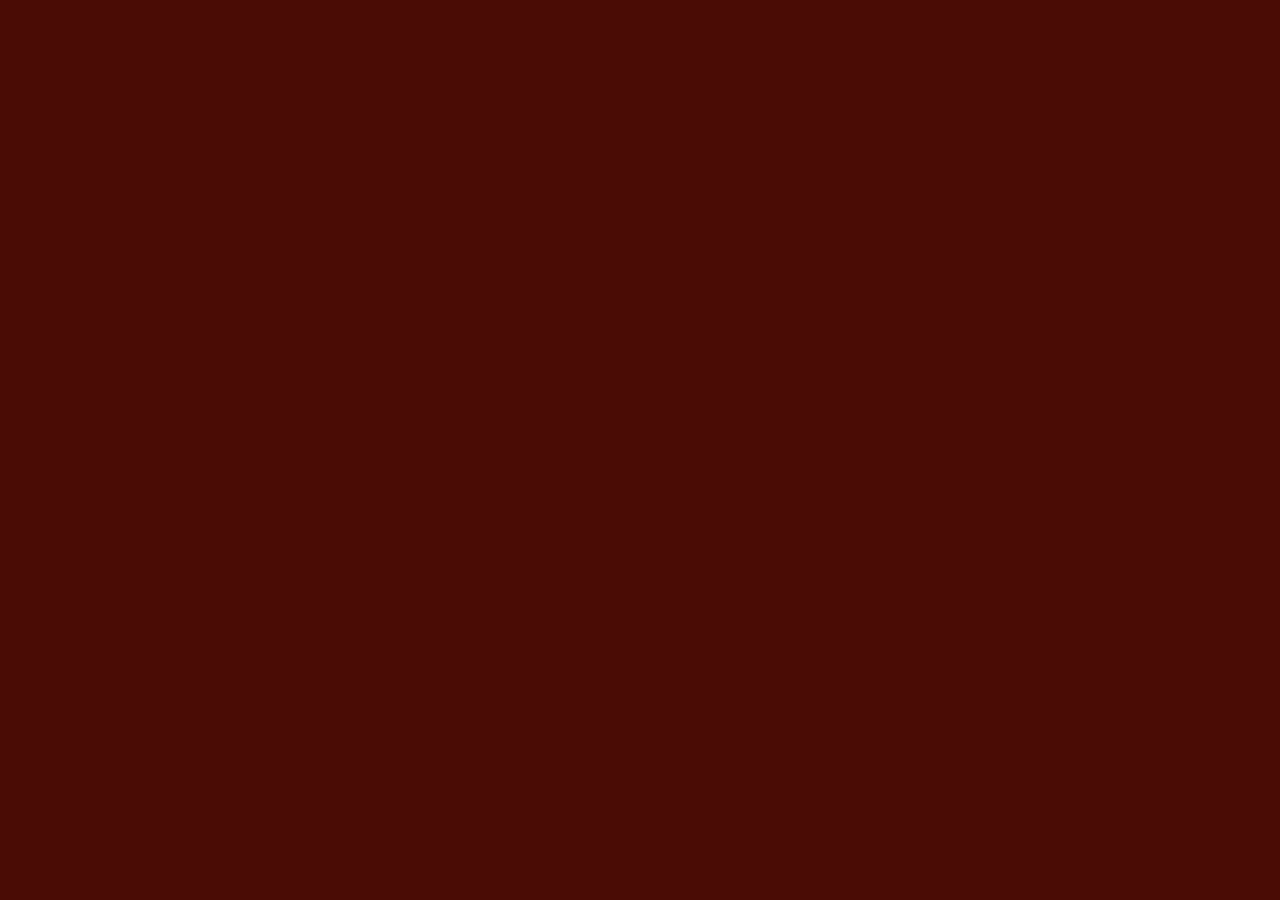
==== index.html @ e638574f "Add files via upload" ====
<!doctype html>
<html lang="en">
<head>
<meta charset="utf-8">
<meta name="viewport" content="width=device-width, initial-scale=1, viewport-fit=cover">
<meta name="description" content="Raf Inocentes, GoHighLevel funnel and Claude Pro specialist building funnels and automated follow-up for businesses worldwide.">
<title>Raf Inocentes | GoHighLevel Funnel Specialist</title>
<link rel="preconnect" href="https://fonts.googleapis.com">
<link rel="preconnect" href="https://fonts.gstatic.com" crossorigin>
<link rel="stylesheet" href="https://fonts.googleapis.com/css2?family=Archivo:ital,wdth,wght@0,62..125,100..900;1,62..125,100..900&family=JetBrains+Mono:wght@400;500;600&display=swap">
<style>:root{--rust: #941b0c;--rust-deep: #4a0c05;--ember: #c4410f;--accent: #ff9a2e;--cream: #fff6e8;--cream-dim: rgba(255, 246, 232, .62);--cream-faint: rgba(255, 246, 232, .38);--ink: #170604;--ink-2: #220a06;--line: rgba(255, 246, 232, .14);--line-strong: rgba(255, 246, 232, .28);--ok: #7ee2a8;--key: #ffc9a3;--num: #f7d070;--font-display: "Archivo", "Arial Narrow", Arial, sans-serif;--font-body: "Archivo", "Helvetica Neue", Arial, sans-serif;--font-mono: "JetBrains Mono", ui-monospace, "Cascadia Code", Consolas, monospace;--maxw: 1200px;--gutter: clamp(16px, 4vw, 48px);--r: 6px;--ease: cubic-bezier(.2, .7, .2, 1);color-scheme:dark}*{box-sizing:border-box;margin:0;padding:0}html{scroll-behavior:smooth;scroll-padding-top:76px}body{background:var(--rust-deep);color:var(--cream);font-family:var(--font-body);font-size:17px;line-height:1.6;-webkit-font-smoothing:antialiased;overflow-x:hidden}a{color:inherit}img{max-width:100%;display:block}::selection{background:var(--accent);color:var(--ink)}:focus-visible{outline:2px solid var(--accent);outline-offset:3px}.canvas-bg{position:fixed;inset:0;z-index:-1;background:radial-gradient(ellipse 70% 55% at 78% 18%,rgba(230,95,30,.55),transparent 70%),radial-gradient(ellipse 60% 70% at 0% 100%,rgba(30,2,0,.7),transparent 70%),linear-gradient(125deg,var(--rust-deep) 0%,var(--rust) 50%,var(--ember) 110%)}.canvas-bg:before{content:"";position:absolute;inset:0;background-image:linear-gradient(var(--line) 1px,transparent 1px),linear-gradient(90deg,var(--line) 1px,transparent 1px);background-size:64px 64px;opacity:.35;mask-image:radial-gradient(ellipse 90% 80% at 50% 30%,#000 30%,transparent 100%)}.canvas-bg:after{content:"";position:absolute;inset:0;opacity:.14;mix-blend-mode:overlay;background-image:url("data:image/svg+xml,%3Csvg xmlns='http://www.w3.org/2000/svg' width='300' height='300'%3E%3Cfilter id='n'%3E%3CfeTurbulence type='fractalNoise' baseFrequency='0.8' numOctaves='3' stitchTiles='stitch'/%3E%3C/filter%3E%3Crect width='100%25' height='100%25' filter='url(%23n)'/%3E%3C/svg%3E")}.container{max-width:var(--maxw);margin:0 auto;padding-inline:var(--gutter)}.display{font-family:var(--font-display);font-stretch:125%;font-variation-settings:"wdth" 125;font-weight:800;text-transform:uppercase;line-height:.98;letter-spacing:-.01em;color:var(--cream);text-wrap:balance}.caret{display:inline-block;width:.55em;height:1.05em;margin-left:2px;vertical-align:-.15em;background:var(--accent);animation:blink 1.05s steps(1) infinite}@keyframes blink{50%{opacity:0}}.pulse{display:inline-block;width:8px;height:8px;border-radius:50%;background:var(--ok);box-shadow:0 0 #7ee2a899;animation:pulse 2s infinite;flex:none}.pulse--inline{width:7px;height:7px;vertical-align:1px}@keyframes pulse{70%{box-shadow:0 0 0 7px #7ee2a800}to{box-shadow:0 0 #7ee2a800}}.section{padding-block:clamp(56px,7vw,96px);position:relative}.section--tight{padding-top:24px}.section--deep{background:linear-gradient(180deg,#17060400,#1706046b 12% 88%,#17060400)}.sh{margin-bottom:clamp(36px,5vw,60px)}.sh__meta{display:flex;align-items:center;gap:14px;font:500 13px/1 var(--font-mono);color:var(--cream-dim)}.sh__path b{color:var(--accent);font-weight:500}.sh__line{flex:1;height:1px;background:var(--line-strong)}.sh__idx{font-variant-numeric:tabular-nums}.sh__title{margin-top:22px;font-size:clamp(40px,7.4vw,96px)}.btn{position:relative;display:inline-flex;align-items:center;justify-content:center;gap:10px;padding:14px 22px;border-radius:var(--r);font:600 14px/1 var(--font-mono);text-decoration:none;border:1px solid transparent;cursor:pointer;transition:transform .25s var(--ease),background .2s,border-color .2s,color .2s}.btn:hover{transform:translateY(-2px)}.btn:active{transform:translateY(0)}.btn--primary{background:var(--cream);color:var(--rust);box-shadow:0 0 #ff9a2e00}.btn--primary:after{content:"";width:7px;height:7px;border-top:2px solid currentColor;border-right:2px solid currentColor;transform:rotate(45deg);transition:transform .25s var(--ease)}.btn--primary:hover{background:#fff;box-shadow:0 10px 30px -10px #ff9a2eb3}.btn--primary:hover:after{transform:translate(3px) rotate(45deg)}.btn--ghost{color:var(--cream);border-color:var(--line-strong);background:#17060440}.btn--ghost:hover{border-color:var(--accent);color:var(--accent)}.btn--sm{padding:10px 16px;font-size:13px}.tag{display:inline-block;padding:5px 10px;border-radius:4px;border:1px solid var(--line);background:#fff6e80a;font:12px/1.3 var(--font-mono);color:var(--cream-dim);white-space:nowrap}.tags{display:flex;flex-wrap:wrap;gap:6px;margin-top:18px}.card-title{font-family:var(--font-display);font-variation-settings:"wdth" 112;font-weight:700;font-size:21px;line-height:1.2;color:var(--cream);text-wrap:balance}.card-text{margin-top:10px;font-size:15px;line-height:1.6;color:var(--cream-dim)}.card-fn{display:block;margin-bottom:14px;font:13px/1 var(--font-mono);color:var(--accent)}.card-link{display:inline-flex;align-items:center;gap:8px;margin-top:20px;font:600 13px/1 var(--font-mono);color:var(--cream);text-decoration:none;border-bottom:1px solid var(--line-strong);padding-bottom:4px;transition:border-color .2s,color .2s}.card-link:hover{color:var(--accent);border-color:var(--accent)}.glass-card{position:relative;padding:26px 24px 28px;border:1px solid var(--line);border-radius:var(--r);background:linear-gradient(180deg,#1706048c,#17060459);backdrop-filter:blur(4px);transition:border-color .3s,transform .3s var(--ease)}.glass-card:hover{border-color:#ff9a2e8c;transform:translateY(-3px)}.grid-2,.grid-3,.grid-4{display:grid;gap:16px}.grid-2{grid-template-columns:repeat(auto-fit,minmax(min(100%,420px),1fr))}.grid-3{grid-template-columns:repeat(auto-fill,minmax(min(100%,320px),1fr))}.grid-4{grid-template-columns:repeat(auto-fit,minmax(min(100%,250px),1fr))}.nav{position:fixed;inset:0 0 auto;z-index:50;padding-top:env(safe-area-inset-top,0px);border-bottom:1px solid transparent;transition:background .3s,border-color .3s}.nav--scrolled{background:#170604c7;backdrop-filter:blur(14px);border-color:var(--line)}.nav__inner{height:68px;display:flex;align-items:center;justify-content:space-between}.nav__brand{font:600 15px/1 var(--font-mono);text-decoration:none;display:inline-flex;align-items:center}.nav__brand span{color:var(--cream-dim)}.nav__brand .caret{width:8px;height:16px;margin-left:4px}.nav__links{display:flex;align-items:center;gap:26px}.nav__links a,.nav__cv{font:500 13px/1 var(--font-mono);text-decoration:none;color:var(--cream-dim);transition:color .2s}.nav__links a:hover,.nav__cv:hover{color:var(--cream)}.nav__cv{background:none;border:0;padding:0;cursor:pointer}.nav__toggle{display:none;background:none;border:1px solid var(--line-strong);border-radius:var(--r);color:var(--cream);width:40px;height:40px;font-size:18px;cursor:pointer}.hero{padding-top:124px;padding-bottom:40px}.hero__grid{display:grid;grid-template-columns:minmax(220px,340px) 1fr;gap:clamp(32px,6vw,80px);align-items:center}.frame{position:relative}.frame__c{position:absolute;width:16px;height:16px;border:0 solid var(--accent)}.frame__c--tl{top:-8px;left:-8px;border-top-width:2px;border-left-width:2px}.frame__c--tr{top:-8px;right:-8px;border-top-width:2px;border-right-width:2px}.frame__c--bl{bottom:-8px;left:-8px;border-bottom-width:2px;border-left-width:2px}.frame__c--br{bottom:-8px;right:-8px;border-bottom-width:2px;border-right-width:2px}.photo-card{border-radius:var(--r);overflow:hidden;background:#efe7de}.photo-card img{width:100%;height:100%;object-fit:cover;object-position:center top;filter:saturate(.95) contrast(1.03)}.photo-card__empty{height:100%;display:grid;place-content:center}.photo-card__empty .display{color:var(--rust);font-size:96px}.hero__photo{aspect-ratio:3 / 4}.hero__loc{display:flex;align-items:center;gap:10px;margin-top:22px;font:13px/1 var(--font-mono)}.tl__dim{color:var(--cream-faint)}.hero__hello{font:500 15px/1 var(--font-mono);color:var(--accent)}.hero__headline{margin-top:18px;font-size:clamp(24px,2.9vw,38px);line-height:1.12;font-variation-settings:"wdth" 115;font-stretch:115%;max-width:24ch}.hero__role{margin-top:18px;max-width:46ch;font-size:clamp(16px,1.5vw,19px);color:var(--cream-dim)}.hero__ctas{display:flex;flex-wrap:wrap;gap:10px;margin-top:32px}.hero__social{display:flex;flex-wrap:wrap;gap:8px 22px;margin-top:22px;font:13px/1.4 var(--font-mono)}.hero__social a{color:var(--cream-dim);text-decoration:none;overflow-wrap:anywhere;border-bottom:1px dashed var(--line-strong)}.hero__social a:hover{color:var(--accent);border-color:var(--accent)}.term,.code{min-width:0;max-width:100%;border:1px solid var(--line-strong);border-radius:var(--r);background:#110402e0;box-shadow:0 30px 80px -30px #000000bf,inset 0 1px #fff6e80f;overflow:hidden}.term{margin-top:clamp(48px,7vw,80px)}.term__bar{display:flex;align-items:center;gap:14px;padding:11px 16px;border-bottom:1px solid var(--line);background:#fff6e808;font:12px/1 var(--font-mono);color:var(--cream-dim)}.term__dots{display:flex;gap:6px}.term__dots i{width:10px;height:10px;border-radius:50%;background:#fff6e829}.term__dots i:first-child{background:var(--accent)}.term__live{margin-left:auto;display:inline-flex;align-items:center;gap:8px;color:var(--ok)}.term__body{min-height:300px;padding:18px 20px 20px;font:13.5px/1.85 var(--font-mono);color:var(--cream);overflow-x:auto;white-space:pre}.tl{display:flex;gap:12px;align-items:baseline}.tl--in{animation:lineIn .35s var(--ease)}@keyframes lineIn{0%{opacity:0;transform:translate(-6px)}}.tl__prompt{color:var(--ok)}.tl__mark{color:var(--accent);width:1ch}.tl--ok .tl__mark,.tl--ok .tl__key{color:var(--ok)}.tl__key{color:var(--key);white-space:pre}.tl__val{color:var(--cream-dim)}.tl__tag{padding:0 7px;border-radius:3px;background:#7ee2a81f;color:var(--ok);font-size:11.5px}.tl__ms{margin-left:auto;padding-left:16px;color:var(--cream-faint);font-variant-numeric:tabular-nums}.term__cap{padding:10px 20px 14px;border-top:1px solid var(--line);font:12px/1.5 var(--font-mono);color:var(--cream-faint)}.status-grid{display:grid;grid-template-columns:minmax(0,1.25fr) minmax(0,1fr);gap:16px;align-items:stretch}.code__body{padding:16px 20px 20px;font:13.5px/1.9 var(--font-mono);color:var(--cream);overflow-x:auto;white-space:pre}.ln{display:inline-block;width:2.4ch;margin-right:18px;text-align:right;color:var(--cream-faint);user-select:none}.c-kw{color:#ff8f7a}.c-key{color:var(--key)}.c-str{color:var(--accent)}.c-num,.c-bool{color:var(--num)}.c-com{color:var(--cream-faint);font-style:italic}.stats{display:grid;grid-template-rows:repeat(3,1fr);border:1px solid var(--line);border-radius:var(--r);background:#17060459}.stat{display:flex;align-items:center;gap:20px;padding:20px 24px}.stat+.stat{border-top:1px solid var(--line)}.stat__value{flex:none;min-width:4.2ch;font-size:clamp(36px,4.4vw,54px);color:var(--cream)}.stat__label{font-size:14px;line-height:1.45;color:var(--cream-dim)}.marquee{margin-top:56px;padding-block:16px;border-block:1px solid var(--line);background:#17060459;overflow:hidden;mask-image:linear-gradient(90deg,transparent,#000 8%,#000 92%,transparent)}.marquee__track{display:flex;width:max-content;animation:marquee 50s linear infinite}.marquee:hover .marquee__track{animation-play-state:paused}.marquee__item{display:inline-flex;align-items:center;font:500 14px/1 var(--font-mono);color:var(--cream-dim);white-space:nowrap}.marquee__item:after{content:"/";margin:0 22px;color:var(--accent)}@keyframes marquee{to{transform:translate(-50%)}}.filters{display:flex;flex-wrap:wrap;gap:4px;margin-bottom:24px;padding:4px;border:1px solid var(--line);border-radius:var(--r);width:fit-content;max-width:100%;background:#17060459}.pill{padding:9px 16px;border-radius:4px;border:0;background:transparent;color:var(--cream-dim);font:500 13px/1 var(--font-mono);cursor:pointer;transition:background .2s,color .2s}.pill:hover{color:var(--cream)}.pill.is-active{background:var(--cream);color:var(--rust)}.work-card{display:flex;flex-direction:column;border:1px solid var(--line);border-radius:var(--r);background:#110402bf;overflow:hidden;transition:border-color .3s,transform .3s var(--ease)}.work-card:hover{border-color:#ff9a2e8c;transform:translateY(-4px)}.work-card__thumb{aspect-ratio:16 / 10;display:grid;place-items:center;border-bottom:1px solid var(--line);background:linear-gradient(var(--line) 1px,transparent 1px) 0 0 / 24px 24px,linear-gradient(90deg,var(--line) 1px,transparent 1px) 0 0 / 24px 24px,linear-gradient(135deg,#ff9a2e24,#941b0c59)}.work-card__label{font:600 48px/1 var(--font-mono);color:var(--cream-faint)}.work-card__body{flex:1;display:flex;flex-direction:column;padding:20px 22px 24px}.work-card__body .card-link{margin-top:auto;padding-top:18px;align-self:flex-start;border:0}.work-card__meta{display:flex;justify-content:space-between;align-items:center;margin-bottom:12px;font:12px/1 var(--font-mono)}.mini-badge{color:var(--accent)}.mini-badge:before{content:"#";color:var(--cream-faint)}.status-badge{display:inline-flex;align-items:center;gap:7px;color:var(--cream-faint)}.status-badge.is-live{color:var(--ok)}.status-badge.is-live:before{content:"";width:7px;height:7px;border-radius:50%;background:var(--ok)}.lp-mock{width:100%;height:100%;display:grid;place-items:center;padding:18px;background:radial-gradient(circle at 50% 30%,#ff8a50,#fbd38d 55%,#f7ead9)}.lp-mock__card{width:82%;background:#fff8ee;border:2px solid #111;border-radius:10px;padding:14px 16px;color:#111;text-align:center;display:grid;gap:6px;box-shadow:6px 6px #111}.lp-mock__card strong{font-size:15px;line-height:1.15}.lp-mock__card small{font-size:10px}.lp-mock__cta{margin:4px auto;background:#111;color:#f7c08a;border-radius:8px;padding:6px 14px;font-size:11px;font-weight:700}.lp-mock__card ul{list-style:none;text-align:left;font-size:10px;display:grid;gap:2px;padding-left:8px}.lp-mock__card li:before{content:"\2713  ";color:#d33}.flow-mock{width:80%;display:grid;gap:7px;font-family:var(--font-mono)}.flow-mock__step{display:flex;align-items:center;gap:10px;padding:7px 12px;border-radius:4px;border:1px solid var(--line-strong);background:#110402d9;font-size:12px}.flow-mock__step:nth-child(2){margin-left:8%}.flow-mock__step:nth-child(3){margin-left:16%}.flow-mock__step:nth-child(4){margin-left:24%;border-color:#7ee2a899}.flow-mock__dot{display:grid;place-items:center;width:18px;height:18px;border-radius:3px;background:var(--accent);color:var(--ink);font-size:10px;font-weight:700}.video-mock{width:82%;display:grid;grid-template-columns:1fr auto;gap:10px;align-items:center}.video-mock__wide{aspect-ratio:16 / 9;border-radius:4px;background:linear-gradient(135deg,var(--ink),var(--rust));border:1px solid var(--line-strong);display:grid;place-items:center}.video-mock__play{width:0;height:0;border-left:16px solid var(--cream);border-top:10px solid transparent;border-bottom:10px solid transparent;margin-left:4px}.video-mock__shorts{display:flex;gap:6px}.video-mock__shorts span{width:24px;aspect-ratio:9 / 16;border-radius:3px;background:linear-gradient(180deg,var(--accent),var(--rust));border:1px solid var(--line-strong)}.timeline{list-style:none;position:relative;border-left:1px solid var(--line-strong);margin-left:6px}.timeline__item{position:relative;display:grid;grid-template-columns:210px 1fr;gap:0 40px;padding:0 0 44px 34px}.timeline__item:before{content:"";position:absolute;left:-7px;top:6px;width:13px;height:13px;border-radius:50%;border:2px solid var(--accent);background:var(--rust-deep)}.timeline__item:first-child:before{background:var(--accent);box-shadow:0 0 0 5px #ff9a2e2e}.timeline__dates{font:500 13px/1.5 var(--font-mono);color:var(--accent);padding-top:2px}.timeline__company{margin-top:4px;font:13px/1.4 var(--font-mono);color:var(--cream-faint)}.bullets{margin-top:12px;padding-left:0;list-style:none;display:grid;gap:7px;font-size:15px;color:var(--cream-dim)}.bullets li{position:relative;padding-left:20px}.bullets li:before{content:"+";position:absolute;left:0;font-family:var(--font-mono);color:var(--ok)}.practice{margin-top:18px;padding:12px 14px;border-radius:4px;background:#fff6e80a;border-left:2px solid var(--accent);font:13px/1.6 var(--font-mono);color:var(--cream-dim)}.practice span{display:block;margin-bottom:4px;color:var(--accent)}.practice span:before{content:"// "}.process{list-style:none;display:grid;grid-template-columns:repeat(auto-fit,minmax(min(100%,220px),1fr));border:1px solid var(--line);border-radius:var(--r);background:#17060459}.process__step{position:relative;padding:28px 24px 30px}.process__step+.process__step{border-left:1px solid var(--line)}.process__num{display:block;font-size:64px;color:transparent;-webkit-text-stroke:1.5px var(--accent);line-height:1}.process__step .card-title{margin-top:18px}.about{display:grid;grid-template-columns:minmax(0,1fr) minmax(300px,440px);gap:clamp(32px,5vw,64px);align-items:start}.about__block+.about__block{margin-top:30px}.about__label{display:block;margin-bottom:10px;font:500 13px/1 var(--font-mono);color:var(--accent)}.about__label:before{content:"## ";color:var(--cream-faint)}.about__text{font-size:clamp(17px,1.6vw,20px);line-height:1.6;color:var(--cream);max-width:62ch}.facts{border:1px solid var(--line-strong);border-radius:var(--r);background:#110402d9;padding:6px 20px 10px}.facts__title{padding:12px 0;font:12px/1 var(--font-mono);color:var(--cream-dim)}.facts__row{display:grid;grid-template-columns:140px 1fr;gap:14px;padding:12px 0;border-top:1px solid var(--line);font-size:14px}.facts__row dt{font:500 12.5px/1.5 var(--font-mono);color:var(--key)}.facts__row dd{color:var(--cream-dim)}.facts--compact{margin-top:20px}.creds{list-style:none;margin-top:14px;display:grid;gap:1px;border:1px solid var(--line);border-radius:var(--r);overflow:hidden;background:var(--line)}.creds li{display:grid;grid-template-columns:88px 1fr;gap:12px;padding:12px 16px;background:#170604eb;font-size:13.5px;color:var(--cream-dim)}.creds__kind{font:500 11.5px/1.6 var(--font-mono);color:var(--accent)}.cta-band{position:relative;margin-top:clamp(64px,9vw,112px);padding:clamp(32px,5vw,56px);border-radius:var(--r);background:var(--cream);color:var(--rust);display:flex;flex-wrap:wrap;align-items:center;justify-content:space-between;gap:24px;overflow:hidden}.cta-band:before{content:"";position:absolute;inset:0;background-image:linear-gradient(rgba(148,27,12,.08) 1px,transparent 1px),linear-gradient(90deg,rgba(148,27,12,.08) 1px,transparent 1px);background-size:32px 32px;pointer-events:none}.cta-band .display{position:relative;color:var(--rust);font-size:clamp(28px,4vw,52px);max-width:14ch}.cta-band .btn--primary{position:relative;background:var(--rust);color:var(--cream)}.cta-band .btn--primary:hover{background:var(--rust-deep)}.modal{position:fixed;inset:0;z-index:100;background:#0a0201b8;backdrop-filter:blur(6px);display:grid;place-items:center;padding:16px;animation:fade .2s ease}@keyframes fade{0%{opacity:0}}.modal__panel{position:relative;width:min(560px,100%);max-height:calc(100vh - 32px);overflow-y:auto;background:var(--ink);border:1px solid var(--line-strong);border-radius:var(--r);padding:clamp(24px,4vw,36px);box-shadow:0 40px 100px -20px #000}.modal__close{position:absolute;top:14px;right:14px;width:34px;height:34px;border-radius:4px;background:none;border:1px solid var(--line);color:var(--cream);cursor:pointer}.eyebrow{display:flex;align-items:center;gap:10px;font:500 12px/1 var(--font-mono);color:var(--accent)}.rule{display:inline-block;width:28px;height:1px;background:var(--accent)}.modal__title{font-size:clamp(30px,5vw,42px);margin:14px 0 18px}.modal label{display:grid;gap:6px;margin-top:14px;font:500 12px/1 var(--font-mono);color:var(--cream-dim)}.modal input:not([type=checkbox]),.modal textarea,.modal select{width:100%;padding:12px 14px;border-radius:4px;border:1px solid var(--line-strong);background:#fff6e80a;color:var(--cream);font:400 15px/1.4 var(--font-body)}.modal select option{color:#111}.modal input:focus,.modal textarea:focus,.modal select:focus{outline:2px solid var(--accent);outline-offset:1px}.checks{display:flex;flex-wrap:wrap;gap:6px}.modal .check{display:inline-flex;margin:0;padding:9px 12px;border-radius:4px;border:1px solid var(--line-strong);cursor:pointer;font:13px/1 var(--font-mono);color:var(--cream-dim)}.check input{position:absolute;opacity:0;pointer-events:none}.check.is-on{background:var(--cream);color:var(--rust);border-color:var(--cream)}.modal__actions{display:flex;justify-content:flex-end;gap:10px;margin-top:24px}.email-line{margin-top:14px;padding:10px 14px;border-radius:4px;border:1px solid var(--line-strong);font:14px/1.4 var(--font-mono);user-select:all;overflow-wrap:anywhere;color:var(--accent)}.footer{position:sticky;bottom:0;z-index:40}.footer__bar{display:flex;align-items:stretch;height:30px;padding-bottom:env(safe-area-inset-bottom,0px);background:var(--ink);border-top:1px solid var(--line);font:12px/1 var(--font-mono);color:var(--cream-dim)}.footer__seg{display:inline-flex;align-items:center;gap:8px;padding:0 14px;text-decoration:none;white-space:nowrap;border-right:1px solid var(--line)}.footer__seg:last-child{border-right:0;border-left:1px solid var(--line)}.footer__seg--accent{background:var(--rust);color:var(--cream);border-right:0}.footer__grow{flex:1}.footer__short{display:none}.footer__bar{overflow:hidden}a.footer__seg:hover{color:var(--accent)}@media(max-width:960px){.status-grid{grid-template-columns:minmax(0,1fr)}.stats{grid-template-rows:none;grid-template-columns:repeat(auto-fit,minmax(min(100%,240px),1fr))}.stat+.stat{border-top:0;border-left:1px solid var(--line)}}@media(max-width:900px){.nav__toggle{display:block}.nav__links{position:absolute;top:68px;left:0;right:0;flex-direction:column;align-items:stretch;gap:0;padding:8px var(--gutter) 20px;background:#170604f7;border-bottom:1px solid var(--line);display:none}.nav__links.is-open{display:flex}.nav__links a,.nav__cv{padding:15px 0;border-bottom:1px solid var(--line);text-align:left;font-size:14px}.nav__links .btn{margin-top:16px}.hero__grid,.about{grid-template-columns:minmax(0,1fr)}.hero__left{max-width:300px}.timeline__item{grid-template-columns:minmax(0,1fr)}.timeline__dates{margin-bottom:6px}.process__step+.process__step{border-left:0;border-top:1px solid var(--line)}}@media(max-width:640px){.stat+.stat{border-left:0;border-top:1px solid var(--line)}.footer__hide{display:none}.footer__short{display:inline}.term__body,.code__body{font-size:12px}.tl__ms{display:none}.term__body{white-space:pre-wrap;min-height:380px}.tl{flex-wrap:wrap;gap:2px 10px}.tl__val{flex-basis:100%;padding-left:calc(1ch + 10px)}.tl__tag{margin-left:calc(1ch + 10px)}}@media(prefers-reduced-motion:reduce){html{scroll-behavior:auto}*,*:before,*:after{animation:none!important;transition:none!important}.marquee__track{flex-wrap:wrap;width:auto;row-gap:10px}}
</style>

</head>
<body>
<div id="root"></div>
<script>window.__CV_B64="JVBERi0xLjUKJb/3ov4KMSAwIG9iago8PCAvVHlwZSAvT2JqU3RtIC9MZW5ndGggMjQwMCAvRmlsdGVyIC9GbGF0ZURlY29kZSAvTiA3MiAvRmlyc3QgNTU3ID4+CnN0cmVhbQp42s1a227bSBJ936/oxwS7ttj3bmAQwNeMN3YmsD2TByMPjM3RCiNLhkRj4r/fU1UtUbbkS7iezBqG2SSrTldVnz5kN21UpaxKQTlljVFeWRcUznRWUXnvVVIhO5VV9kbpCr8Zf7TSRif8Udr5oLRVOlYOJ0pnj/temcrAKCijK5xHZYKDfVImVjDOOHqcVMokOMPUpIBzo0w2uIlLOTllEFTlAIawdAWjgKMHWESw5JdwDLDPyloyQi42aRghDUtGOGaLi8p6ByPghQp2+A0BRsCL6IxMY8R94CW6SU3k6YCX0b/TaCIPZ3BETZzFJRTDORwDzvFrkAxK55CYchEmCAYpO0u1zTDFCUrjPOrkgefRH0rqAoLwwAuI0wMvwoi6SBXqD9cUcB14FIcniAqjBNcKfwJMNYqMVLyOVgXcMuiXXFBQFdCVTUYhRO+QVEBXAXUKgE7kh8GNqB//wjlWKmYMVtQqadQ3GjADfoBOKbh//PSTGnyaTa9uL5uZenP2x6gefNo/VNcagb6fTofjRu1PL+fqtJlcNbNm9lYNzkctrr45PTj79eRAbamjj7/sHXw8Pzj7lzrdOXyr3r1j1L3ppG0m7VxFB0KeqsFJczWqd6ff1AXOkRGoFrNRXxBAPYMlcY0NT5v59HZ22cwV4Rx8a9+ftXXb8Nl71FWs3qMS3Hr3Tg0O0RnfP0Qp5P5hAN0X95Hi5VnTomtOb3DefGvV4Oi6Hja75bhXjkeIiFzO2tntZSuhzQE0OK+/znEZjbubhoIeNotcd0/U4ON0dl2P1eCyVnrT9b0dXB8c7xHU8b/572elt638RNTnmGbj4GxHoefmAVA9bzjHwQ7//PMEJ/NmNqvbrd3p+EoN9pv5JcaonrRkN0emQdJHfQ8ml9Or0WSIDK+Qzai92/oZHd1+bTkTyofym/46GcGwUVEKWxLlftfi2F2L47QZ3o7r2cZQcu9QwmOhdPyKP5JfLJiFYetcGxxCVl+Pdfpp1i0HY29tMI7aejy63DQWUIK+Y5Gep8W+RLIzG9Xjk/ON/dve/ednuZCqv4IL38OAVxl38+S4d9nq/x/mv0re9oV5m7/3ifLKs9w9k/[base64]/3dPP9PTryRrdkza6J290T+JANvv59SQNhLmXn6n6ktSQ/PdkqenJGtOXNQ/c0gu76+dm+7m5fm6+n1vo5xb7uaV+brmf25oIppervV4ndeophS/u1cvD28uz2wupvVt5Iocl1PHzqlreZe6HcHz0vKz2cfR9HUNfx9i7zPLO48XByxtPkAiC7lFtZrUP359C7ukoat3HUfd1NH0dbd9hCkL8VA7yMpoEKMkQJgFL+fsHzTDTyyv9yxM6ridD9aaZvMWCtJ79cTT5fcoLRzpprspmnjgv7/O6kZdniyXqg2WWvrcFt1e39Xg6VIPfRs2fzezTrPm9wYJtsaDdH81vxvUd3shlb3a1y3UP9F0i36G9mVblkKiLm5+b0fA/rYpVtdi3adWWgQINDsf1kNeptCrelRX3lsOybMsli/rGBGEN/GZKFoejcWOUXlCDLn2sr5vHNy9lt2pnQtvNtAXaNte/YTab1b0eimg2ummns5dviu4d7Z/dzYG2HJRfZlfNjPac3iz2nN7S9sBwNG9nd+rNztX0a/OWNqFubjDEVIGKBwtI59P3R/sn9U23XYUyfcYy1qwFGBaMW+xlwZ1MKJt7SanBZ360QIHA3wi/L7SUvUDTo4mlGZrg5ReaZxcqGTJAXWh3l55GuiLjwEs+LEfkmqH7qUrUxqLxAutnbntC87wcZGssEL/Q4BFCRX1oDOaFyt5zOy9RTEUoyZGNcYE38WibxXjHbbI3IXAkbB/JN2huZ4omJmrTBx20HWeJtT2WMxrTjU4y70w62ceJbJA0g9AaywGKdpEpYGcoYJ8pVcd+gfd8HAcTLF/[base64]/UT3x4pon4eLcUHx7TNfFhrV+Ijy3iYzvx0bYTn8qw+MgM10vJ8Slvlhz2LZJjcyc5IidM/8SCR995l8Kj/[base64]/DooGWb/UILOqQVqjoNZkEqDYkVC0h3Sm057oRXsqpm3+H7SHzFbFx6NrEZ+Aym4Sn/RQfB7/OLeqPVu0RhT1MfbF8vM49g9Rn5jWQozVa6qPzo9JzuMy8ph03Juz9+Yp42+coTQDaf69bPY9M+PiwxlnUzfjVmYUKekFSzvPF786Xyg8miwbGF35bRMtZv8qr7XfTqaC5K2wW+vtrEkANj9fQ3DbHoVIeNQatx0r+v8eQ/8soyv0kXy2a6TPD0n/8DvwxsesA1pODnAvpPtD1B9BcvrvnTWSm+8iuWV1j9vJYiiIcVVh33ZVWX6T5MH8Lz/WYvRlbmRzdHJlYW0KZW5kb2JqCjc0IDAgb2JqCjw8IC9MZW5ndGggMTAxMjggL0ZpbHRlciAvRmxhdGVEZWNvZGUgPj4Kc3RyZWFtCnja7X3bjuW4dth7f0U/Jg/WcN14AQ4O0N1TbeTBQBLPDxi2j5HgOEgcB8jnZy3V3hIlkVukxJp026cGmJnaqk2Ri+t+hc9O//kr0H+FhJ///p8//a9PU5D50+d/9UP4bP/817/+/P4///JPn375a/r8T//7kz2P4D+DE//5X/7x058+/ZfdCgE/A9HkyTs3v2BySPJ5iqTvmzzqn+i6xw/nd7C945f//PkPf/jlb779p191yT/+8euv3/S1JFOE6H38/M+fPHL2+58//W1pExjcBCiXdvD2N9/yXcCyCwT9gv7wYxfr75VdeAkTJ3I8Yh+47gMnHxTA8NzH8ntlH2G+Cjd/pC99/5/1WncvoseLvv726Zfv8hni5Oefz7/96ROsGDQ5+4HkAnHUh/aCv9I/dj4R4eff/uHzH5z7/vbHz7/990+gKKF/6Yj0i/MTCL++P4FJwCVYPn/7Mn/+9lv/+wkn4hQjH/bBEa+vGvRiknfxeLr0fT1dTAHj8xQY/fwkTMnrIy/LAxfnB6LfEKHklweJL+8w8BTIhwBDzx3d5MBzkuO5w/sdgUwuMCqGn93qKTyubBBQaVwJMA49tnKNiT2BO2KRe5zCTwAJOfByCpb3Y+N8PpT1fMLPJwgp2jueoPry9f2Jm2ISiOtq8M0/gRgCusSh8J6YgD3j8uQLPgAcUgT02LDYDYxDY32Ogn8F+gIjSqB//BQNrfyId/yIJpp/drt0Txakl+DsFPFxa/7tCWjlr4lS2l9OnAIq24jLgwXB3RR8cjGGPb6y0gaEHPPfvs0P0kTKLMQta8H3r48HCv3gYEEN9yU8aSL5WLiyqPvVU4SVR/wKz0vWhQoYEycGvaj1IIhv+zt+Bb2okFC80u8foFggqVcrJZzE67PSSt+gZyVwSjpKVIFvbwqcnxxFvfcCluCvj2sylofuAMLjjT94nV4TEitDWL7x1T2WAoVBDOs3voYnKiDpwrK/v9ZziDJ8QGC6DxJRnFHtIxWg6777J0gQVd3aM3OVYcjs+EBPre+OqJwWAO6fIvoJje6OK4H78rglUe0DYL2l8Pa8paTqqpwT05Njhymq0ubRnzOFKorUkKq61JNbBxW5xsdlz/kbQYVCE6YUb8McxbYC3pco/EvXSh6mWTm8vyfPKoAhxpIU+Pq4CrLje1+m1oCwF7bvjBt8LDzw5AjKiKPS8SIXJnvKGMJteBAEVVVYRctdLkzo1eIKfJ8JE7lJYsKCZFBqe4pdp5JaJfL5JT2wXyYJqrLxuWxHWpR21ZQguFCkVsqF/vKSkJT4kpxTa/XtD9xpBBaDLh083icNVlRQ9dOVSAPlCXZICnZK52DfHFxVzjJjg/UGT2XfO9VQptLGrVD0Jwf0qr06oAbOdrZSwMnNGu2rlUqeDycTiqq33KPeyk31dpXSqt3nYrqKg4v8TsyUKmgO6008bXI197wyEzh/Q794qy3F8XsPmqsAUMWI6L5880oviYqyZAUgogJQ4qm8zyCICsGwwJzT2+MBsFqdEU7Vk5/0WqMnRIf7c//yt//z7/6HUsKXv//X//N3f/7tH//vv37+D3/6b/9RSeKz0YRCWLmLT8vpyT2YgtLQwaLqt484vl8YKQgE1aa/YWrVtOJVbQyRRBiarbYDONftehSMqyVbVzTDQfXAoubEyj1VPBTke/MS4qekdkIT5ZVX8E61MwbqZryQJmZJCpAOxuvvMd460lf0wypdXcCQjW6ak0BNH6ovVTUsbnA5kKCaxIrP8viCD15kpeaMZhK44Px1M6jqZqmTRvfL+Zt7qo4hsYiEU+/PTtuUzMys7qt69nO2QGrZoPOniHWqHTeqSqhmgQLPvVCVaOKkauXq+OzUxlQVN0FcclDs7czTlVSkA9J975byqIkcU8GPxN/hAVlHPi5YyIxP8lO2HdbP6XufgatSHGGAGYY+WWiqZIYxS7bXlAntzSHyB/Rr17sTKM2FOMAJkcxZn0JJYjwga2qckk5cqYWetKpCOgTG/YNmkxgmlTk8wExH5bFq9ZeoiN6ep/CkRMTrXdQuaXM8Xr0QvDM9T6iFRFVPVVbptj1FHicPXuJtCibvJyEZ4Cmi4FQV9yU/2DNmmZTJe1WXG4TSd/e4JGUxIKsm3e//49jlKmLndZcJ/AD/gJtVBnhlYQbxQFwWubmDrFuC1b+xMYNiJqQ3D8TB+VJNbrvcAZG63Nls0RP08TU/sD+Gp3I651a8RHxOqGw6BqyqoSea8SYZo1UzDjvNmN/jgmF3bAjvW8bn1tT4Vl48nyFHHEMtcx7CchdLXoCzqCRFXu7Vffv2DHGSV8xePUhPD67qWF6UzhbGpiB4PIjEakKvN/vw/es3xOlr6PTBM8LLU9TP/RqTe7Gtr0vIOzKSOX/czp0JSv4+KM7tQ38ZZrWA2ALeBq3Zn7uDdYHc25bUoyrPSuG4ZB18yEuUX5U7pcsVGGFRd5Mp+9DwpA6mFUvU3tUbXy0NaQ2YbU6LTu0ilNnArMOvREamdyW2uEkHGcWcjOqiLS0fn8WvSRX3zLGzKPEkPrg1sp+Fr1XtD5g5dB/MkZQgFRBZlHoxYAAVLKs6sTJ5p0w+rt9Yw9eqZIilx+z4aVDLwEc1HY8+FTUzIhRMU6d8XMTX4iZtIIx6x6QGwy1HcL5gUlGi2pkUGPvT4uVJICIcHOdxSuLZaPAghHbgrD4YDB1QIwi8ynkYBR5gtaBFzd6CKfFUgN7V15BFX6vH/Rqu7CEoK/IY/LBDWfaTcMBXmQLMaZasuws5ElcVCjU0WaMlakUyxVqiQNthZis9eRwFHCS1umIsaZ2rroge1WwPR28LWOpCrCYNNG5BLDvGPKCjzqSmRQiu5GZ46oFqezh2MXNfLTpo+ZbeSTa4gqOPUnBEocyXvYcy6oikMrKR+NOl6sf4cgVghHoDiTCMugEivQEjnMIN/LomsYGoPSll8ZQ83EMr1SwV0AFo2KECq3ROriQ7HmDfY8+WKWRycnuzdJQEhwc1NrK3bNrOwpbv6ckN4yOqLk+iGmSBiLdHygli0S6iicMYTinlmkRhAXMc0TAtgkV/[base64]/7UF3LBFK++o/bgdKlO64WNelWVGgR/BYcF2PnIDKoyfl+41Wp2KTeXOSY7ZuM+qlnOxCfsvSCpooU3mLIgzdulHSRUarQ8vEEnSha9t4SGw1VUDbqqgvYIVPnJqwgNd/0KZIWH4HDU5akxOely6E8uL1dSN7Sa2X/XhCAJTQ5UBRt1Ignz5Rz5WP2OzhSndnvxzOA/avZryo9nZUppTwqzj4RDOKSe9FqSbGZ2gb1ftK3AYhTpSHLukjQzu5TiXAY1ZnuK1zH4kjQ78fMdTYVumt8Ylz6lcM8o46CKeMJhNK/INKmSiEfNoe4CuMwMDqRT9ahUV3r7dsWAQiVOva9RbEXIUr2ObPKpkEZz92bKxgZgmOWgbRwPPiuF6Ma/feJC40GCchRv6s8gwESYUIJa0M3Csn7US25R7yyMiWnUibyTKQCnAn1U+f4ls8QsbDOUcNDG9SM2AUOkO3vpLq8r4k3+dak5QvOVfgdd/xoFeFJZa3b3AVwX8UW1RW99FvbL/V6huESTGpQw6jzJwpXoQjoeaAmmiKNgf3EWamr0Hfc4X3qDr2ZkxCBpEHTMl6DobMkwB2prUPIoxMhyIzmgzXGdU896N4prCfDU+/I0+N9lGnPDpXUb3dcw3TKThXjYZVp+skNv7uk9qi9FzGC5M3jMqsEpYCQIhxSn/igocLSox5gjeaundyQn7OjjLDrLEBa9bR51omSJtWjpE/sTVRWJrdNXEMsonPskqtbhpaQPC62ica8xMCCyVFAL7h+YTuZdBaHoKg5HLDOjrMrtUTJSrA/781IfFqYUHCrGrvVhYakPU2oB64tEZacwRSo4hfUeKNz0xrELypVRBoHbUnODcj55BW6LiyeCIwKxFzTL48z2f0bSO/fGbiI2y2HQWZkmZT/uSF7PNMGk5KwccE1DXnM29YJdhkNbkUKpwYDcSA5IDQ+qFmT1GxuVgnw6zxq5xPiU/hQp/DAsFLA871hYb6tvqap+blrVLIGayV/3bmxe4dKHGaoqGB14PdsgaKpglDm+sQdm1cEj12LBbAnLw8SfKq9KNOBiVfy9p33mvb82aZ+ew/ndbdyQWfHtNY+8WbbEKiYGwUA/8jDnViu5t1mRhVzYS4l8VqQLydBmt4OLglw1EmWMjMcTVXMZu22oqwF/K+wyehtyUm+d58Aufr/eBRumalld0hbUwnXi56KmIUe1hlnCce76sj9ruOKtB9U/[base64]/ntGs+0mjsFA/Cnpt6BzQz1qcyDQnqQgfznI1uWTyCN7KeXbrfYRm3JlvHawpBJpeOuSscT4JWKB0jwf/vhPbQbzqNjG5UVgF3qny5aKnFyT3byS1PSo39pytdMl7agWoQNFyWIfcAGKaPM01zD8cXaMka+ZjFtKYs3qL7Vqc4DVdF4yNzheFNInq38MuKdLk4lyiu994f3Zjfy3ahaBrG0O6bW2QqI4TY4FTXzXelN1EZ/2i9+st3aOEyWetjp9NoqIZ8zHrfcePkSbeTDGirFPm0k5LZYzDtf/[base64]/+pHSZWNQMsspCc8aw2POvJQFxJVzTLmOsulkKMSjnISM7N3O76aoKQkAGz1N3sI1Myea9WCQnpPirI4aOPeApvRuq7v16snF/fXmY40ps/yajstWeSJieYKviEABbLwkM3gO0K0hvT465Os54kRa2/c/vT//szm6lJVj1ctBHixNZMyT0wGjTEXgJYrGOfKuj38f6dScIu3qnFDMOpEpEwvJDxCqN6Iqy2JoGDI1UtTzGkQ4J7Gj0Gm5AloFGhsgJaIOxLb0q4SJrVUUKC5OUmnILHWjLO2NOZE88CiaHMYjpddCy/3x1yfKl1/zFV5sTmxxpzVaoPNSXdY7os8KTVy4kw9ePbddObgi5D1i9sUCPDaipe/XLpW00WTQWzQUZN1gI1HyP1e8XIGb210h8k5Rpis6fYRQC/uqNK54rRlk4oz0GVXk+SaE1ZNr8n7xKMulT1ZJ0ku0Oq1qmtvtK9sdtT+go1FjhwKyl2lh0ib/vCBdcLORmQEGcVixDRIvfL0ShuIrOL63IMyuH2gULTfcNhRrXAAC8jT6A/J05JqNSm1jl/V+uqqZ6WeTrHZFLrzdmM11eViOeoclXYYB12LfWTpo/g+Vvh1E8xxOcfXVFdSAc9O5mkSu01fFfGTKIrPgx3qUGhNJaxn2tSf9If6q6ZSzSJuCPC+DNqIS9dTc69h+dyy2L8H1cbcNLDNSOT3dqj7q/7dmiDPk9wAhx0qRCu2mmdGVs7Um6msaphqqDJshzFNCWBuEXmbzQz0EqyojyHErF9t+9w7VItTsDT37r2uMbnY7B2s+qR6Q9sGTJAw6vps4FuMZI7I/YIveFq/Mtaba131E2Tj1Zgls6uvRUQIkh7CMQwTOCq+XXgfcVVfsDDgAIObQNG0Y7pBahsSYvMe7Kc2I+QRcLZ8R7bKYH8c6xHo9eiHhjeTAkOVh3uTMzYL6t8ot++am/HirNW5I49MzaiqD7LLhp4sD0IiA1Ct8L8+GiM/TrTA5HuiZN9kjPd2d10Db8G1zcW4NvFGOeXEoW9D0LYhXNDiL4M6LmZ75iAcMqgjX1BRsTaoYx3/ruqHD05+zGTY/DTWLCZS4ntzGzYr8pwMzQgvh4Cbf9VjQ5ZoVY2vGnJNfdia2jM1+1dyAKBD67aUZBREdePWbinBndF2mwXBnFZza41BO1QVAwJQYaIB8NeniuUCq1oXmkNCRw9ZR78OiCurOfTryEe85YmuPmRNQ5qLpzeQiHPN1L3ZDtsF04RproU/Xj5cWTDFCV2QYQyRLJkuJSlwEICnVGAbL069QdSWDpON7QVz/TpeuVmLzPi5u+IgsNnoS0IuLLh2IWHUu8+GQ1azq5rC//WSKoBs8NrNWQ25sVTpx9OcEZgDjEl13ZGSXI0rNQwl0Si+ypxUtWYat0NRAklzQ5ADadWCcbtuXZSNsXGXDhXZ8lcQhh1qdqe44jjRSxyNk6UFmw06aIdqqE8EsTR56mEuRtNmxdH/5/Zbm00z2mxRHIZ8wipIdTN4puiKnFcc1vOgqw8a+mhZBYpk6eObChQX/XkUJlwBtddbVs5MwxDOg5EEFxWyS5zIIiyRMA7T6o+TTNYhbOJnqP4UnVZ7SUCtfNUk77TZ36yXpseA4cN6lziftywoh0kG7c/miAXVso89xBvs+/[base64]/1XqicTB7puN4lFm9ZItFD1v3+3v5UAfBq+4TDcj+AURtNkwgpDToqgGXWqspTOGwtceBCedpZbdwVYhiWvtkJsahXoCQlo25AjRJJGAu08OXSclaIbCGgMdszC945Qjzix2JDAGPCBM0AjzZ3zuzg66kd/bmFHzgefGvlWgctP4xA5/gwxHS8T/f9LfOnZtBssNUudyzcmpf6R94NY7sEcz6ZO1JWvXBwnFVUjcc0zC2N4Ax1fviAqLlEyflRuMnmEVVkL8jxqqVccTysyOwpyzNc752sOjgrNrukybOAEouTUbzbbFVFFU6DmDd7Z6ZRGrY/tX3ZY8IXmowqLCot8ecaY7nRTq3qkcMwrBYME1MqKESLl4csgBXOa33rOSjXokuqOM8saNRJfZiI595M+6NSfBKeqjopIH70DNg8Eecad7MgqycchgcWYwXkEne7HGJ1TG7U/taBH8FfTfV90QmlEmw6LYfr9aaZcw6yHtfB30Lp2TkHDo/A2XjnMPrrkbgMBgQJ4TAJRslKKQhCuG611Fu9JL5k56nkYzSmNQbQNi3DkVJHOC7I7sqCloHAPPfrGbND5eNkgTB/XPCaaUU2xpfnXM0xOyS1e9nHUMDWTUQhUTjtIpKRMvgAGVLCE1u9qPHaM09CoqJeCvdiwDYIBBJ7HgW1KOahPN7qTx6FzxNOaxrSxSh88KohURp1AxidakiSYBBhoY0DEy6xkov702tT1gQnZNUTad4ZYJtCaZ+CnN/p2RS/TmOZzLmbT/u4BzNinBTPIbwQnH9JLs4UF0RLmKujrEUelO1RNuLvkgmHaYrg5aXcLhWczQ2f2UFXyRkOKTk72VnQK8PenVFbXed+Z/siSFhsVVGLY/U0rmWdkdSGBdg7LKyllOJZFpd8lsmdV2hufSZqcglbvO56yefWB6GIRnOH/UMV64PbWdcf1UbV5Ni7W6wvW0CKq590cbmgWbkJYpbQ8XUxf4VCVvRZLROtw676leo9fP31aZFGRnIrY83eIi5yyiaqHotyW/QLcYrOyoNib9UpJeMJ1InZvMPsyhazz8t1ng82rWBAl8it0fV9+kHjO8AaqLoENqXrLCe4dUljvaqNxFeVP2rvMBQajwRMMZb03f2Dh3XGky2qtLEXtEEFZ0C3Sh+O36+cxhJVko/xvNDhmA7xh+9v37+jYvUfn0kRza+dxUAM9CpVW1Gs8zDuRoh8sxApRwErav8BciDpQh/M7RUrf4T5l0HQEVbqFCxkI92x+HYjN9rbz2z2FtI8l0biqMNGmpSNegjtqFCtF+8PCFe9YQPyD3eMEh6bGgW4uSTaalVOUhCJTtvStvgLmjs63Yu29VRQH8zriziNqJvSrcqoq7FGsokkwkn6X+ZgbE//277JLDK7tGFbZ2/gdkf6bmxN2z0rPTe+quMrugMKV1HBtLN5As4gcCavjKWUH98/rrCaKLexpFNIv4fraCvOOU7euiEN0w8EJ4juyNo+suvqdgdBoZacS8OOFEGxGgsqT156CEKxlpX0g2bWdsKBlWN5gXGAZeVYwORCB7L8zE6pKk/IW2u2pz5sNU80h5C7lU6+XZDMz47wMvG/YCVbWT6qdI9dVrK0Wcmu2gXpmbxMmJJFD3b4Yo0SPcU1ZrDCX03F4KBwMejJUWH6r2pNDmI1d/lk98pwlVHYxIEbZrd7v3I9FM4Tps8K509WmhMPLKZxd0te1MYIDMVeP0+bwHOSrMnsmhtk8oyz/mQ7/n/y7qTk6oAS3j4FOOXnaoFzqdR9sS6C6G4z90PNL/HkJtFGb7JVqhy4SUhqVDPu55TMnTXzpPOqT2QRKz6ByyarLTyOphQBRLjXW3LXt/EO0EA2AALiXZ+G2/oyuDsm8o6lBx8G+790U3vrAaEq22T94dPdu7BeHY4w0wGWhWq2cLUooyWjo7XJanPU7h3ByYyBkDJD9CI8wFqKh5RX/KzI+QO0kzva+rWU7HY7zr1nojvlnCHcBaDq6bqTeZj3Hn6bpMgMny63Sv49W8q9H87bCIi84ukqlLzqMXrcI/1+QBrkR9j+7lkBjZgKjLwTHDYCJiC4I9H9+yme7AS9TVdRfge3QZ+8mesFlN52lFHd7tzaauook7tT2saxNpVXfzSys6QppnkE6j2Is2rpiirpeHWrjk5W89NQclKDXx0aZ96ew91VXQGbIqGwxpJHAdxGfYZIwHcBLuysJtilE4CLl/PpHlWvxTo9PaV8nmp1pe7WilWfxWlF9qFQpPMqLLk6Id5n9GuJ72mF75LsC5apwHB95uLIDj7Pnu9og2fE0tdbCyQbIRTQDNg5g2ULqU5IB5lD/Y5erFNyH0VLGceUutxH/p77aEUC3bLZNacW9xoDiCaA8BAI6XADdPqPwLLPfbzt5dBbcUGESr6aeqptzQu2sm89nik7zQBp3K7ihWpZTu4fPIHFDJOx45t+M3MUASul8wCfE6sNH+fGER3XUUWqqkcIn0W6jIQQ4rl/s+amqt5s1YW6M3ZOvUbeXILh/o1DVGXV2l780IlJQ1xtKiTVSMCX7uXf0dVGdVdbA4/Zi8tVwKoJTFBlJWeb0suWaJ7mu5q0zaB2VPD6XOls31bbLre8ONV3dPq7nGq0QAHu+7ucoogz4/VoeldVs/PhADY5VyQMLI1f/HyibDPCfT+f4g6qWpTaHZ+ZA3Dbm75eznI2OLpQHVQZU9ldY9g+8NY9h0hLpKwv21XX1uyqEYjHhZrbzzxYqTLQZMNU7+4I/cSR/BHF10Rpq9KujX3ceG4brI8yc2yvddq2bYk1B3tui1cNmfZwtnv2XCQOL8MKBatB0GaOqrXaZTWEm0HnbRV1LBl8e12qpgrUteTlkkiPV2D+rdq+YhIHgjgi7BzBwk33w844ieorju7Hnf2EiaLwq7gzJQ8pGy1RVeSqqQHrILagpMfp/L7Pl9op1R8SflX+A7qxEAYrhZEHKYWRexyQhRBNteeQVx1B1RS6qisyq9kpkomli4dmldqqeMTjmS9nhrd6Yqwxb7SMnJtHCDyxtRM53tsLlaUWUO9vDVZz7tei5teL7+/[base64]/0bK96o6LSuiJUmyWdxJ7P2kmXQ3DVSrUG7wDzJ4KbhnKzBATs/ItV5DiQnwKGoY9Mdc30RltBIgoDOn4cTz1Cn9XxiPjy0ANhtUImf1MaU4qTfCxG6mmsg+0YwgzGcuoLq7ofVLeeIOf40HgtUPSRGFZYjHRaiiDDEYZEt9JP05HOP5nkiKqz5LjhEJvN+CR4W+ojpvsEM4CiZHVt1gW8yoJjD/fhIqyFr1Ve6yadWeB22YGVXau8/[base64]/M6Ujkylie7nw2YegeTk/Z50806cVS9TeQ2MDwqIw38cqGScyl5y5BXidfjXEo3nUv9sfV6QXL9SX8NfzWbYk3bDkoTx8yW9iLtuuOpO69gT3hnjggQc96OqNdXVmLeLXahIym+mvu+6t2NrRP6XYr1JNuPTkZOCgdd977LzWKVpFLmvhsQ9ftqKXq4vydDKVUg/MvGk9acgRKe316dlM9uqXW/[base64]/[base64]/3ydVmY3nHpWFStQ4rVXTeUgZngnrld6q5WAXyGQFsWIXN6ytzwkxdrX6jXoj91pkWMIupKLdFomKmlZGXlIf2QZ2P2lRnKZM4oKlU5IljxCLJLIZIsKZEhVo1FXw+INfmFJwVpoNa/Ij3pbdlNoTEpcbqmeOKlZf5QkqC7oC84MU2V8I2P0NG1OlbBEJCqbo+Nw6s8QRyOUadk9iGSVlM6JASGIIDBn8urhZQBZvdw7GzO0L+8rzIw3uAi0TpwSZRIPvbRGlj5T1xcaU+orSeh/I+S+zmnlxhGtm3p7sAlFjlvLVO1mk8Ulby8d09fM7e8hOjPw9B9enkNuQgWLjnxlyLZ9K6D0DQMbfurJsQT4nUAosw2gP/PllNpfPdQ0dvGq7qMC/m0VlzXc83yunrrcGr3zgJDA0oRB9lwXqwxjIe6O5VgOfJK08uTajqYwzKlW08hTvf0qmVijZhIhUG+tBb2YnC9C0rscCs02v9G2992TEGJoTbh1OcsRaHqUBD6XtvboyL1n767o5AtW01+f1QcJt7jbI8kEcabLPlilbwDfJ6yo85J/8fcr7ba2VuZHN0cmVhbQplbmRvYmoKNzUgMCBvYmoKPDwgL0xlbmd0aCA1NjkgL0ZpbHRlciAvRmxhdGVEZWNvZGUgPj4Kc3RyZWFtCnjaXZTdjpswEIXveQpfbi9W2GNjEymKBASkXPRHzfYBCDgpUgOIsBd5+5o53q3USIn0ZTxz5gx40up0PI3DKtIfy9Sd/Squw9gv/jG9L50XF38bxkSR6IdujcS/3b2dkzQkn5+P1d9P43VK9nsh0p8h+liXp3gp+univyTp96X3yzDexMuv6hz4/D7Pf/zdj6uQyeEgen8Nlb6287f27kXKaa+nPsSH9fkacv6deHvOXhCzQjfd1PvH3HZ+acebT/YyfA5i34TPIfFj/1/caqRdrt3vduHjKhyX0qjDRpSBCHQEaSadgwyTiZQx2RJkQTXIMbkClDPlFrRj2sW8AtSASqbCgSqmMtIRFDurmaoK1DA1UMgkCL1k7EhJ9JKxI6VQM2NHigyIHSmDSWQWhD4zdqRCOlMOinrsSDl0ZnmeqiAQ1AtUsVCPjizUK1SxUK/Rp4V6DX8W6k2swuok8Rwsq5OCW8vzpPg0bQmKMZ4nacza8jwpurU8T8owCcvzJIc8x/OkHDGnQOjasT/axRj7o+jdsT8qJYj90RFvnbOgWMWB0JmDvzpWgb8mVmF/JnatOWZynCQJwnOgGgQPVIGgoFFlh1lTA4onj6DtJEnFjkwFdQOFCh7IglDFQaGJMZ58JreapHbEVzLePfNxEz9urpY8Bi2396IpJU/YaH72xkBaQ9oQ/sR7qNFBwdMwBYZJeRRD+W0VbCvrc89078sSVgzvNd4t21YZRv+5+uZp3rK271+AGDT+ZW5kc3RyZWFtCmVuZG9iago3NiAwIG9iago8PCAvTGVuZ3RoIDU2MyAvRmlsdGVyIC9GbGF0ZURlY29kZSA+PgpzdHJlYW0KeNpdlM2OozAQhO88hY+zhxF24x8iRZGAgJTD/mgz+wAEnCzSBhBhDnn7NV2eWWkjJdKXdjdVZey0Oh1P47CK9McydWe/iusw9ot/TO9L58XF34YxUST6oVsj8W93b+ckDc3n52P199N4nZL9Xoj0Z6g+1uUpXop+uvgvSfp96f0yjDfx8qs6Bz6/z/Mff/fjKmRyOIjeX8Okr+38rb17kXLb66kP9WF9voaefyvenrMXxKygppt6/5jbzi/tePPJXobPQeyb8Dkkfuz/q1tC2+Xa/[base64]/OUSMJQvJUg6CaKhBmZujbIV1qQHHlEbStJKnYg66gkywIfQ4zm1jjdE18z0Lk2yGMp01/[base64]/forzAsplXBhBAosFTt8EARZgW/MCgm6AIRm2LAN+fEdkn6rKqiSLZCZPd2umZ4Hd2apTmbwGI4JffB+8BPvPX4H9l2Z8+Yd/+/C/Pywa108v/2sfwov/57//9cu3f/n3f/nwp7+ml3/5Px/8+wTyAiHKy7//04d//vDfHp6g+IIkC6YQyB+1BKT4siSy1y2C9hf22P2H6yvYX/Gn//ry5z//6W8//c1ne+Jf/vLx8yd7K6n9mYjoy799EOTN///XD39XaoOunQvrR/bCb/9y68eXv/20fRG8vejjbx/+9NV6Rwut/7z89s8f4DZk4eU3f+ZfAS452Nslvfz2jy9/DpzwLy+//Y8PX34rNSXFBXIIYahFeK5FgLy2CMISY0wE2f/Uv0GO6zd5CSFrCtcv4KNeviBhStfPP8n6eVpCDBBt3i9PSt++sO4pIKTbk758ensSYFayjj/8ghe1V9tX11/o5/ULXZJQtKe1GoUfw1ujchT2ddB6Er7ipbVRkyg/9s8mr2ewIeAimgHp6TroepT93oYuJCxMYHh96yBkUUHY94MBIPcMSW0MQ1o/pyWmiHGzEqoznnmofwJLBuA4YagUFg7EsH9StRuXld77ikRLzom53djYeFKmhXMoPChgvGxLyDGb/Xtct2lBtcWZbrP3+vGyoM1mmtG7fvH149u0olAg2M8eQwibbYn45W33BQDlfN19GPntF4o5pc0vkoz0G2NcMkfNp0cQJS4KKrEw3bXGwpfXoVdoXiRE1vONTXkhVXq6i2MgtBkvz6pqftyUu0m6n1Zi3Bt0XwchxP07NNnK2T+qs3/[base64]/6NGQJIwU7+ATP7+9IebG1CoX9HeTj28gSiA0gl1czZz14+NjRaO4KCpzvhQZbe8xS6AWnt8bawWNedSz2gtLt+L64TOtk2cKNez/OvNRgHW8b+qu/LRluAzhoIAVpSeZS0ulxsn9Hc/[base64]/Rf6pRyG1z5vxbX7DM6kuN28IFu02TMc52bCYgazoVBYsoPbCO1wJzu1TptSDyxTglhoEX3ZLOMk1wOE6dMlr5KF8u28Yfr8dk4gsoSbs8hjJ7I5lAtHT/Gc7JxtHmtKCnL2nKAg5iPYYXm6ReYJmEXOPGW4q7/4PBbOWpsAzU496VwhjQvu1UjO5hcO5HHpPTPLYL6cipvMgRbxtkVxPLO8TWkQbFK1Vb9s3PeblJBitrA0h/O5ALawxQxtKRWgrxeXVyWHredfDexrseTlFOp1wmCx0bR/TncvuatrbYGR6R7NS9YntfoFjjkQhEskNsf0fLqZZAnW/Hg+ugaLiTOzH9On88ps292iZzkcXm+97rGtZE81d8Pmf0I3JFtMZ1Pdiq9BOoKHk/F1MX70+NoCv4MRNlr0kDiinM8so9hRpaUd/gNC7WIqwkJtSjdH+mS0bQOvB6Nt96KSjUQ8n/g1Nypq8R5o1I3SBW10zrcIwIYtYKFv4eslelCz33wzwwfMbW3ubssAVUSRiwsHw+YMqC6caub1dchA03p7k5VPm3pKtIDZlw5L33ySjRzao87Pd7YVaC5qaS3PDFNo7Log2DtndI/R/DKy9XJ6hzHBYhs/4IQrjLgE0eK90Q+LDNmiVbHRysOBgfkvmXOOQ5FBfNdYJYYFOPh5NNAkOReshHxxUs2ZS3YyPoIlLACM9o3STxGsAMQcJ6xlW6lJU/jpwhUMmvP5i4e0pqdS6Rr5ZwpXYjtcCQxrWv90uBKXBARFl3MwYe1XeJ7ZpynhCvodLvyQeMUc/5DChOjY4xW09Sa/43jFIl3gKfEKIOX8HeOVutu5QV/cXw1CpMF4peCofrsdtLE7iATweIXMNThv7jFni3xs404IWGQxn4PyhIglWOjjocKviOUSsTjapuvevRln2H7Foqc6GrDIgqxwPlFByU+NXDQhPzRgCanVvZKrKuS+To5DmX7t855x8XaIHnOibRFFsPEaaVjq86EbDatu23G86f3uTCr73SkqiXOHV1A9PF57F/C23+IoY8Rzzs/dAx0cz0AlRBR+vvjVNqCZY9vcVYOWMeTLk/GXC5AAU+Jw26zNIGfvhLxBnXe/4PT1wEBCxIWTAMThPZM9az5YfpG3eyYf3jN1YEbtqn4crH8NbCiRAqbHPbN70kOY0te7SLYzrJ3FnUEHHmhOdcoasRSkvl4wo8oWq4Vml+Bts++6el219hgNrO3Sldqg3apH7Af23cArUNgGrooi6xsuYF5sQ0uAWRMAEhZNEp/[base64]/oNd6d9uB2Zx8xCkiVj9Irjx2E/Nn124jCoEO2n8dM3mwlght0CMDheql0d/XHg+NfwNppiazcm+fETPDc0gmzhclSKk+YXssfxmWD3vOFJuXjfg96kA5joCqA/3SG/FiBccXmPC/Y7R3o9MUBfpIfvFOc5+EgRAkwaewoWN9re3i/[base64]/fJEYKmytt0MeEZ0/nEyzCvqD3g1DIRXc9MTrvSvSDZTes16FQFnfEro2PdGWsMHsom/F+K6byG920JrnbM1GfvCszTApqMQi2n1Ud70tQ4LUnZkIk7BrWTj3fjZszg5iBhPR0Jko7RSwU8rqloZ2Cffc1+fpxOfd8HVHzqgU21n2/HDveYI+345nkHLnH3RPFayrMGS1l9D/[base64]/7klBiStDl2qjQmH49YWbQjOmaKOs2COTeR2SBs3T/rZnqqtCn382auVNnmxc0X2ytr3uBtOuFuBQzX2ABQ9JxWSNNGlFZwCGqL7YlQuIwx7WKoqQ0ovx4ZBQ7kd306bRQ4qA1rEmwBfmLMj4Cf7Blr1dteuUMCMR4B/Ny1jcEhrAmmdZYdS0qlurt+gN3dAyMuICoyrYXOvEYO939X/BV9OdK25CX3jaVXcJ49E2KxV+4oYfgvf3Pznu8Kri0eLjfxGyKwXOB87/f83f/6+/9pD3/9h//4v3//r7/90//7j5c/f/3y9StaAPIXe9WLv6vjRWvaArnIJhbeVrl1pYXcuzyuCKycSANSJ+TsS+kUEC29XUtq4bifFseBkpdHZbCglWKJqrOFS9gPVQcTCJmTs3Envoy11llnGDji+Y6vtDNBuBSt3S5czKZp0PacV+9DxmlTmmSy3T1Upz7QHrqv9qN0wZhLTlc9rVy5/2r2r5/6tk70Ov+mq9/smDNPQHp+1DHaKY1UutW8MHk6yVSy2CF3puC7X+3YM8Q0Ye2gLUMCLl35Xya2+1HJrVWiCXYPkwMxQrFW/+oORCb7Gy24A2gB/MbjvAZSIQNRhhmoHxZPxcZRLP2lg/b5Sn4Yz48VkTitS5GD+e5qGtMouGADXusDF2zH8I6uOmtu34MM7gKLxtzzS+eH0CFLXHbx6tdvVYxE7ZJpMyLmkBNULOjGw+3lD7n2w/x8e24PcUP7UWlJIZbctHE0Us3sva2pta6E8ZY27CVeuzbW6fxIZ6yEtF6elVbCfe8Kl4f76ateN9Yw0nfgE6mhDQvAuSr6rLfjkX0hZ6IJxvtKlmWnbcNlq+Nxay5blQa/7jwcQOQOmqJkTwB2Pr7Hnh/w+KMN/o3h8vqkujs17pkNA4fq4dRtZu2ICRv225/Q+3Ofm4Oynp4m53pMOTPtl/p4qDoYX6Kde87lhad7gcFLOAH2y/aJIzA+S3dOU4x6YivfLprM3CfuwErXXLlRA+nerUaYMerJms8Esl87tSOmdoBWna/tOOXNLc2sUJ/Q06f5xuh7eDSIwKwvFOxdFbZa9T9qB/FdzkfyzUj1SqdcG6vgcjRKz7pdSgVi9CntQZxsU4H8x00FXoluKQuW5AmqWj5kXnDcXGX2xeJdRmbckRi17Vn8fpB7SOqaj8rrLU5qBjWQOsak6qeNH/Mt9t/uM9hdVidDmDBYEG1jk6xHYX0tPpAuXy4g+52GVcwK04yUH1vfi/QET1bpeGq4ozKtLEbVX+R2wGGqIu4/jebRyHdAnpGxElmJguFoNvAuDTOaD7T4V2VO4i0t5qKRHki8dR+igRez6TBh21JIi5nLEqVbtQ6vr2xwOPVVrquxzUGSu+tqPH2jSQE66jbHUiTOEpjMWE64m3GaQCIp8cEecMNv05TVjittV8nVhr2v8vw9kiccwyIEYcKtAkd2BqIQB/JuNwgRWLdxD/zarZ4DK5S+juWTAtgmZ5iQ4I7BmukI0Keb3FaPcKXGMsSduJydNn4+JT2exavv/[base64]/KorUnpY9via6zLOB1KXa23zUCtouOh7jvFbDCMR6tqV6cI8vq9bBPXKXJvaaNAe/BoAlnYHvcZtGi7llMuPi25lvgEv5yOZJ2O/31RdDlbriykqISKt22NgqOREZo7ksQEFwBlLN4dRYomU5AM2ownpq2/ze+6EQT7xj9NbJXOEKF+34bZt6pUYp93YcxtL9cjGTYX7GBJNB39ZViYCsHp6WE39nHeHvtw5cdoIQeEaaCdUJ1zmO5PCq2aTqF7X76abDezrfyWYt9Nsl++mxUt9+scQNfD+1xNDsYNW+VIeqmiB9f0yY2R0/c+ld0jDVkbhuU/[base64]/USRbMiXDCIAK7AkIoEvRWkTUHDHwfbKIIJevGFI0eFWDDCIozqv/ARjHkkm98INdzvTD2G1hmPYHYGh2S6NQNgWf4+HYQIyD/iNSC45ZgDqYIMyxia/kEtC7WfMieKO3ALVEVXFNtVQcc54G9fNRHSBZ/U0o0A2/k8XfJ6I8XcFbv7KYVJbo0KCackaLxJR1KiNT6DUJ1QKpeZNclZteWneRdspMeUJxx1HH2ydCikX6eDOzHJnlY1SU913wUBDP/XNTKbu3j7nd42s9O1gm7MhLY0OWSyvSNuc+GOWximUfmvnZRItmy5Bk3eyUc0PEMQhVL8YDwPXC7M36jd5g9eu9V1G6QhsE7LhzOGmI8n9hw9jxaWc7qUXkGScgFfcXgGZ38MkGB5TGBWEV+DQ/uPP4VzQvByht1dtCTlxiS7vNS3yPOGqbgn5aPw9Xg0IRkpwWCi7WxwIH+4ERKG5ne4ofeLc56HeG0+r9AzgA5Ienmkp1OJMmtgfrlbT8ZxByXhDIBK0kOvbXtz40cfdd9U5ezvc1cdiVNu+Zi2M8f3mTT9hJndU8q0mA6lVfS2ByG9OhBzwnSw5YA1kakQ/y2ynw6LmE/LDHdpCzulGIVe4Atejwvxq3oWcJy2vhGRIs5J5GRkbrTfr8tf/NGw6Z+9gBT8zircPUXtdY+nNItOfMY7dsE4bzet222BULO8RSF9xs4Oy0JUM9LT4MtkZhY+F01bKuzVN9LD7FxS9XbGk/OUnZeHxzEFr7z8/[base64]/qDLA19bguJ9TtThjNj46m4xCltOTEdGcFlelOb1AItnvbV9MaBPJosRhEhV44xe9jXLqjqB0fv1HR5NqLoK5u7nYvz0pBTsMCc+7wdH5IyCG/M5D/nko5FoloQiHedddxdfig5zHYEbpjwszugppOPMQZjhRSVzFPoyWTx24vXj3wjjXBlKXk5/BOORYlJiL97sHOPYm5sxHaZiio9Bi5hm076JL+b6vWqVRRRMNXzuM02iO125+lxsMiyNoxpVpdBVVoXiYgn+bA6/qYt6Dn7BG59eT5e+srMx7ZfUR3kMmmmEAnLc7Y4wjDMtNypFumesW9VRcovPoxVGOiHeh1/FKK6cBnAGqMZ8ppZKbOpMsvf5NdQKrF1R37KkKg/Oxqd+axjJgdsv2Ks6o44vgJfTFbMETNs/[base64]/eoqrmY0ysnBWWAhjyJSvJgEhjNv+VfmrT/z9jb55tCpsEVFxzGv7UjvvfJofkdta0zjFJZzJQg0oJA4EzD9M4qciFgzOc5gNHKSJ2tnSdFxImf4ZUz6a90taDSDOIWyKS5+EpSu3Odh92fizofpxka9XRQLrN3dnUHZBEsAEhgpYap4S7UsTKtad8T/MEd2Bjk/[base64]/qg+3dZtqRO0TBY+msYCElfnMkcmn85Dm92LQDPIk1XPWTQfHc5qfMKG56NQSKzNGP233KACgR1sMbFVVlBD6HP5q0D0avo/[base64]/GfzqaWI9Oh+xAoRl6o2bvRTXHKSR8Pzcc+7sHSn6tD2UqpfE41jycJEFn3ID8LsQOzdNccoIwI48MsvBqDxqpS2ligjsSl54VSkznR+q0tpnXSNqCmUGJau7Yooxc0hxpZUlWpHsG/[base64]/i90CA/4S4LWcUN3ch4LPBLWSsnILWSyaHMlbwh81YQXi9yMBkUWf0mm6Q29H490dcxoUUiiCR8dQQ+HbS1IQ3dckQj1cRTCvrIE8MRw0wQ1QhLna4SFH7cbx+47DYaD/Bq5PM8Qx5NLMESzIH6mkJn8dztEG7vYOW9EDlShey81RJhsdunGYM7yp7yaHEl9N0gfsrJGfWAw8DL8334ZzjHOBlZkhPkyEn3Ui/qWQPP+eIcWZOJeawPm7yTWRVAyzWPdLqjLdKX/urSFxtJc3AofOKfAlRD6L8SxH+AH/vj0svsMXrxDMyQOpXWXlkAIfzNvcYFmJ8h8pztSAuz6BfiPYAFZAfkdqLlBZRmEHSEf2qQ6hU/3IgBXsXSOGNuewd7vH38IxP42BF893wfcQhfiosUyoldSr5gmoJ/Yh/LyHDFIyhPSzEkVrnFg/OvnC5Wqg7Xup8oNC6VcDT70XbGmbhCUKgspgVL5TWvz9FAKKfVmkCqA0xLmnlAKyItgxIpZ1ktInDJe9UU3br0KUfRiQ2RCNGbnWZheIgXsplgJLTmI3ln/BXyW9/yW+HcExniqR6s9ZKWQ2Qon0HFj6HZaHqJBY+sgkv4pzqeuOtQ7hKkzCST8ooxFOwRtZOSFTiy6/Bzg8sxnFXZnylzBQCzZHCjPwMshnOWMSwtDo4IN9bdyEPpKYs6J2iqaa2sL4Bgt8t3eLkJlnSjNIxGynbr6UirQOqMMN1vFV6mOG0CocFA8KMBBTLIpkhjoCHqlHl/RKNiCO3/iflqJIF1KRxRrVwjh4wRPwhmB8EO5kzwQymQ/VRxRE0SX2N9kVfPUNSXz9fw9uWEmstEzWzR8Oj6wbADvsJqySG4Cz2JQaTcdWrYezL/ald1LR4fMctmWdWKenhneb1t0pdQkjtRzm6LsG74p0UFwg0pTJX0xJzLJ4f1V1QRS+NZgyzLacUUN4FpFRNAVd9uuE622kEx+KNsX/gNAbFlgazFh70n5eJjz1vm44LiLJX7FJOPAHg4xW731jBuyFxw2HVARXWnxL5o6tmk44ifyStPFowIgCIdE4A8Ja/YLHFHaAtUlcViqvJ+dVVsm4bMBA7cfA7CP1BEuy5jW4J/WVnlrJA/hkGyfYrAWB7DGtqZvUvqmN4tUjZeeK1lrFuqdSRLDYiUSeo8LG64BHj0FAN67vdzGTyBCq2hXzqoojj8kKtTdCthccLIUxQsvIUe7BQoxDoxDCkgIZE5pwU+WtG28RkBhsSztgzt2Sne4C42Uxwnb1sTnKsSB9uL7CvSyebnU5wePayLM57KBOU8HQRtdi9YKHfvDm/4MZUCNa+LWfOhfPVgmjJtwHpFFzdjNSguaVIS3YRo/MDIryoBU+FRWiPunBmWqfzRg3189fLtDo+TVJTDKzZ75NW1WvsU2Y5L5rpqQT7caTT25vNKREhmqH9FhamWITl8sfLya7OtA154CBzMUHdCLNhLP/iEj2a4TNvMUQtviNDLmTtxGxTygWohJpFkL18aq/0ln2bJeoMLTcbOtu+bYtAtx1wZxIoJW3qkW5+YRNFxPuAhszMFctNHvdMpze3/[base64]/NC8eSW+jXI8zhALb3Wjvki0vRcKzewgz2rEYzjfIAiAzcjE+0Wb4Jf77XF97lUCk01PhtMiY/dQ4uTYo4cIhnd+LlGSBFAp78R1UaOPK7BBurv6FoW0F0NLGUt8/alMXcPfy24J98vdDvoUzJZuHrToIyZPAi4DN7Bgkj/+4kDxKl9MqhJRTBxLpgN7qcX2O3oK30UvFZN6yAM/A1vj1ZFxpDasU1k+g7I/wxerVWO1R93sXNwRj3wHf1rwU7C/K5BXYOEO4I6+4RskD2q31Hg4z8B0okpiH7ZPgml4kc/QrEpV0Rn5mhdZ+8lY7J1RhkpYtSC5WU3VJLJQ62K9GweZrpSnCFuJE9UFK9w/Il3DABj3xDWp/uZnoB6u5B0dTAHy2zUOIZTlbHNR+qEO2tiRf6LFSsyihWmM5Kv0bweO8GQycLLTy4D6X/u3l5ZsnptAspN7ZmFFCNNfrZQowSa83IxaL/Yf1k6sjUjWuJ1jJnur4npunWShWB3lJdJTYu1Q0thUtKwpDA57bFdhuZ0HCDR3g1Q971PF9d8BY8ksdCHSepDw7pAnXe+5RzYS9I6SDZCXrxRiHMEFMAVx7KGaRJ2lMRsy42S411pwbAXRwAuhNkgx0GDAm5vdNqICM5owE5Zyq1YNHpB/[base64]/J9mpAGsN0gy22SBrDdJ/Lo7D/[base64]/JrvITOyQYkYTnJsNlodfzqbXRtN7FttWuO9HVUotZJRfIM9y2aKSEqH8xdhZaF2+F++diwkBbv/caVaB3aKCXViGpWddSAe8aTEsw4bwoZzzP6sd1u9LS6VrfwqHQ+MldYgi8B/JX+avdw9C4FzNKrWnR2PjFmBsur8VnioVz9QwfHb/WHqZ2adcZiQ2NTfnvU6Oh6TZq4KNEEArnse1h/CA2eORYhwYRUNsa0RCXOT/[base64]/IjoAlJWBQTu4GrS9ncrH4/707OwJxH8pTyDmzUi+ANK94y/B+x6VDYnGefkOb1IlUsyNXdZLlsKlRvkGA5j19cEKDPgO4lY4ChZftUN6BN6fg8Ap+YlunDn+TgzkRkTc3twasKt238+wZB9MgK1MH3JGDOfT6w5WZeFJzmkH5BZs7Boceb3871QWWxHFyCw9UuDtySnetIjAcNxAMoBgslLhZtzdpkbRPl4meCZOONpR/SEt61eryZ6Ht2MZi4SpBLcdFqBQu1JPfS7LpzZzy8+QgqukeNwiknV/m04xaS/5GN/ycceVYXCunxsKwwZkCEZdkve35Fx/WyMgjxDcFZwUffR849Ijrh8rETNeU6lMpTlPw9curf1bUAUgE/IzY5K89ZPkdHKBHWIWpwhfogJ3VaUyAGnUa+jGY3g2joTsj9mM6LFaIV9Ux/du1I0yvKoPdyfeoIFROZksXzbpFJp+n3yIveAPluCIlW1zd1t5Og1PZkbngLPsGPk0bdTt4zoV1aVRvrSqZuxuk+nBk2D6dQuVc3hmmcnMIhTdHOjkx0XOSHrF8137BsStL2uql7sKEY123BnDHGGQActjlDZr6p5UqZ9R0HXEhm/zR5VzhULVuIUqHT03R/LUOn3l8511VeZsUJKgMHDlDvdyhmddQLvUgjtsFTbz/F8Hs2tSgoFrOIBR73jVhnE1syNYq2eC2nFYCPXyo5RTDShGtkRuV4J8aQOtPv6diLXkBNrMOLzhIGHy/8f/udYjWVuZHN0cmVhbQplbmRvYmoKNzggMCBvYmoKPDwgL0xlbmd0aCAzODUgL0ZpbHRlciAvRmxhdGVEZWNvZGUgPj4Kc3RyZWFtCnjaXdLNioMwEAfwu0+R4+6hGEcbWxBBbQUP+8F29wGsjl1hGyXaQ99+k5nQhRUs/Egm87eZsGoOjR5XEb6bqTvhKoZR9waX6WY6FGe8jDqIQPRjt3rRb3dt5yC0xaf7suK10cMUZJkQ4YddXVZzF09FP53xOQjfTI9m1Bfx9FWdrE+3ef7BK+pVyCDPRY+DPemlnV/bK4qQyjZNb9fH9b6xNX87Pu8zCiBHnKabelzmtkPT6gsGmbRPLrLaPnmAuv+3Hvuy89B9t4a2R3a7lEmUO8GWBawDKyYlO9aWpEqWIhUpqyKVXgdSVbFqUq1IW+kUpdxBUfeoABawuIOi7pE/UyWkik9RlCU6cgeVkmpft3MCyanVngRHFuWEuGZRTkj429WRtE1YlBpSrkspNey4e0o5Yc87U8oJ/[base64]/A6CQVGhVjFnn7juZyCx1QOMz5hjPDu/6p9y4Df0/BDJhhct4mXMOWDMKIs/OskWCdyRdVf7PoyDjBw75mXHo/[base64]/Ow7jxAhwcQFJLhoExMJf+AcPjY9g4NmZ8AebzJ6L2rqrMnWSRkcmS1C2dNtwNlSork0kGIxZXrAXvg/7zV6D/LxV8//f/8u7/vluSXP70+m/9Q3hv//zPv37/8h//9o/v/vDX9P4f//2dfZ4hvocg8f2//cO7P7/7H2+ukND+T68RLn+k13j5j/s1/vDf/ub9H//4h7/99De/6J//6U8ff/n07uOv7/7wBcJ7oIUu/3v/65/fwfVmkfXfv9ol/wpwKSHq//L7X//3+z8GKPyn97/+87vPv16u8b/+z9/9q177w9//x3/+3V9+/Yf/9x/v//jl85cvGMLHP+lPvbffGvihvAQJyPogux8MgV5+8G8/XX/0S+xcTv9duQ5crlMWzkUi2d+0P8fXB4qLBIbAsf9ByJcPaJEsKKH0v/EBLx/IApJyTHz9AD7FyweX5weR2zfgY1oPc/eJU14ygeSyf3DO6LpUloWQhNP+Uu0nZ3H9RklLgSxpwu3qOC862EK5cr+/vAwvwCKgf2N1w8KvA08SU9CHvX6Q4+urQko5s9w+wJdH1DtPATLfJhB8/nD5gBcqGZE8vwEJEPLtG/Dh4+tvUCb9KL+dJ8ODksKSJSSYML5J74Yx1qYDfXkZXl5AX0Fe3W/65fVBciTRJ3k7UcoSQkmrF9L8Bnz+9PoNwJIoYHftPLit5lc2txVlt3KHI48OfABM8fzA60UsjiSqDPxmZt0HN32+PgVFpsZjc+C3E5GXpC8jI9TfRo68j2QMAOX+G9vQECNUV0HU0Nsf800YhXKbI5w/u0aQJCw6YcKEl6H3rmNkQ+dYBYOPXlaDdRtFjoIcpL6D6Hf6v9EMZJs3Ra1FsLqr6xIcHSwmXJA55PPjrrN4SRRDJTHAzNXZjh/D64joNs8ZSn8ZbL4h0NieU2OnD7nw0SnKBRbQrWnCFGXdVGNIVIsXrRW12nB0VyO6bVHw5WN9cTaH5JqxPH4duBpD/FyPGM8fdQ2ai/4kpfOjLok14GvuVUmVm0G0Ffm8WZ+UshTME3Z5y5hRt9gYQmbPbrLeRG8Rh5hFcpqRIb0NXjNTjmnZFmi2lRBj2Q2iO9vSB9PRRkz793EgrWnu1mObg9QGSwKlkHaLcvgJ4yXb0Eh1frBiXlC3vMpYtQqu64wb/okMS9aYyedvVusqtE3V8V6bU7pXh+3m+mpAdG0S0PnfGA8tOv1KLnh6CJF1Eykh5/0YtirvgWAlFqzkHnp+gdcB0UiVQUo3b9rGkeNhBItGTsJ4fq5hyUvWca8MVG/TtcI86sSB/XjoTM1hlSI0t+nWb3hDBZEYWFMehtUKHlbiQqnkTA9hMQOU1tAY/LjQ2Jf4GjUwajylPlBx37jBNu6UnatH+nnjNGgs608iFpiANenE0sIhp0reGG6ltA5OyHKvISDdR8TqkVvSWj6/Dq6uNlpnRU14qBnMNitOBlCV5yOS+u51OhUpOAODgiVFvZtekj2U9nkfxOqqBMQTsmxNFCFWK7QnIJWVCPRf/vyX/3qNPTsgk0K6hRNd2BCT7rX1FY93+PwX5yanrxJ1ttOE0cy4JORevbsuFJvYQKvYaf55H3Z5m1c4kUTb/ERf0ISwRaybd0SgHqK/3qubNWoLMmhv+014pQUZPB+h0oX4Ei3Owy6oFQKXUBywC37G1zEEvmQqXYSjif+1Qa3XsmL4OWLRIdG3OGFIstbDOi4VUKs9rW5x3DB+ETiRj29ODKzQrO6GKHVUW/+88RtBnKh2tmOToxiVsK5/mgFe6x3q+hfP6m/[base64]/oRjhXyI6WI5gOn3OjGCUgBpkwVJEXLWiqRIzvGG1x8JSalakTWyDKWsDkmGYAN2JbfKztT41Dp9VQQUywAls201PEywGpspS8+MylJI+lHK6KWVdszDCDX8cQNS+nGkdyjPqwPvLaUB80YDipD1gHdYXraS0AUfe9tl/Geupo8JbDpXqgJbCUGRCFvlfNvEsNotws5Xh/8g17sWh91mUvPsAu1+Re8YaLNc4zbaq/kJQy8CSSkibZ+duRlEpO8xAdvSRyZ3P18xruuA1BwXvkvKK148jdghqnStrdrPu9GfkRdfPcXcldSXeTjRcOcEn0LarfcTr49S0NJ7HES+TCSU6/DdCNXYMvU2UW9m53PyTN8/AW371dI5zlu5+oNzBoyEQ7D3wwujU4QuzsQ4s06eMR//0GR9AajpDGrYUmGBE+fboesqJWhWG1xG+rRqt9ilI5DteRDWsI775RI1ORXeDJdl7BGkj2y0YXWgLeRSQjkkLiQvtlkzR+5lzZ2rWCsQ2rVYp3xkirfZ1kFAe2mM6VMhsEgVCrND6B50pF12vgkZKlcyHQOpGS1Go7/OWKDUR9j2F3UmkzOVJOO9QgLSElHfMKL19XfWAu/Xd3X61Bk8XMZXiujT54CotEHDk57l5JIzZVX8YdH9MskADQsWIK64qpwGNv+AjNdXFP41LWlJehlcB2Hg81ZFG04unsQCFpLUGldsJ+BaKM+sEYqWB/UjU/aEaKgfkpKYU9WrEPU5vYAjG3tobOkFAIWoJSPD8LSfeYkEVqUerTB9eVLPIHGqEkda9k01WqTLD48V6BRwncH/JrSKClZH2x9xPr7QuHFVHgNa94+SCV3EpWe88ReWG7/fMjYsSeiLWD2/DlurtaGcoY67GCGH3zOaaM9cHlVXjZxPR0B/IP7OCTlgazTh7KEwadRdN2CNVBfy1pLe4UKZlKf0TG4s56tt1HJOqCD3LizfpSF4GoC7AQnB5DQdKkFGpsFWd4EbT8v8iEe7pULVBrC7uTdZMYOB/3cJ0OaxTJ/bfXDCLNsLPJk2WVOTU/mD91Bscw6shppo3nk9sIRROqKsXLOUOizrWYE5+/p7DnxNPneg3K9OkKw5fIuGqbu33D6kxaNdpycIV+XUCJ8M6MGOTpQzFqtkYq15k0/7g8/VesyyY2Zk1B6Lvot3cT8pNB+BJnHFEGMAxfsJJ495HBqCWi0VR2rMygxR/cOc53pr5mChpZ+yz6e/WnyZX+fPdKh292nN6DSxZIE05NrZONuJrZz+TX+Q/Rm/w6P8Q5DR/TBE1TC8gzTmDjEkOuQSzt89GjB1mdM5X1MdMYGrw+JWwcfTVFEdxtY2mRVMoU2YegeWoNSflhifP6sQ7CDGkHFI1I1qX34HDbmo2R+iPSptpvQjTF7gHsIJheWTPj9Piy5EQ8Q33AMM4oNbpWW/Nh8xyhFGdLbEpddnyvI3Y3hH5yPCxCOEPfSIzYUs/bBmgnts2t9vftwnSMueswVcc0PucwdcP4GDqO6zG1dyHKfSDW/olWpuqdTZqQBp1RdPqEsARdOink4jggnEZ1h7iwaHFZzh90ar1bWCPz/gT7N9anuOlMjm4Wu762fP4UX+9dY3DJ+/nVpPu3B9OvKTeUKwyttycRAmrtU+NJcVkiReDTbwkTaRzJAMMUkza9sUXiej73EHSH0SznPNmBUFd4koj7ENCpKTrE2DXFCMWZjfOC5cI3O/t0YmeHlVDZ1L1qpYvNhPTOCASNT3C4L4eKLIUwRyfDAu2EaoxgsQLX5McF19KH63lJ1umxomp+heRnHrYGGoMTyYT6LFtXSdHZ26vP1mJQTQjGLY3b3ukO0J2cWbZmNkvRGRBlRhcF6iuRUptzB3SchkQP1wPf/Am/BJgbw3P3K6Ad2eCUfgWCRQcrQI86P5R1badc6TcsbBY6yQCM5s4N2lnXNP3UoNMpxzgBMza+BOv67sokDhHYnUGRWD/OM1qiSGDJFxGs8S6YgaaBYxJk8QmUfirGekCYAKxwiEuCKnmsjZ801UW77S5a7sW0Ssw2TZerU+SuGLIGRM3kcjrM/+ZIGg5MTfn8GCbDuUIV858lcchZlsCceIYErZHn7ev7Vd5cBUMy0GNtZb1pNYyyUVlQK7cZjS2slUaqMnT83W7NEdnIRic40QXXU/vzAJX6CrjMBCpTnI1pHEcdh5uzk71GJHz7EO7WbBPVsdn+djBadTf+8uWqMmQkniSne0Rm5IrPV+NlXhBKSGcHHGzpAuiy2w3589HcREvU0T09a0zWAwCvOi73Cx04qj8H/FQAw/G6ICxcTBTq5GhoPqUZbeLd3PjqFe0mrrebO/vJykl4Sf++JuZF5MHQ1tAlRi2vQvBJrMaf7kM/3Yd+HPeh3v3qqKXIXOJhpZgRve9RWG1T/kgsh5lmMWqszIVmDK9ugyxVbcWetP042WuwK7zSmfQNzqoN12LDoGZAZNaGQFVPm2YsaW6HXkmPJumpKevY2wvHtzzUm4EZ5BETWtebrBa8fYGON1nAGNuEGJ5AAzvJ7vP7Pa1+3A1L5qgpi8wQkCKdCiWm2m7zfGEEBtsAEsY5XDqKpUqDfn2DO/Z/+wH7MEMDfhy+XSmLqaFMAJbZ9PCAMc1YgT31XQ8O9qL9MYHhp6VP1Lz3CcZja7CtiyAd8h0rIH0p3VnkB0mieZ2dd5wfdTtHDVSTo9ko+mhEbGRWEuQMx08ujU8/BVN+CqYMCqa45V51fOzCkr28EmtD0L/[base64]/d7K5o1BsQ8o2jmJepbI89IuWvKaWUB64vV1TWjHZDZbGNicXQbt2vmlk7kQCn2qCF2w692iqvqIodYfTw/EyRolqiB/gBxxYGMzXIaFMRFi+wZriP6ZhbdfuTbGAKLHR0AzWiL0/0VqJrRbhCl+B3gSZeuuBjpOaYxbUVGfyXY2jBajXddP97hIzpeijlex9P2HsmEWTLR3gfFL3TuPuTsqmN6nGESUSoywRnG8uG6J8cHuWa3mQvddaHvEoTEWFpt9hVmSfPM0A7dEgj1JyF/cBJqUlxyKVgmOMPo/lkAK1PncBkwXrVcxDgSn34KDLDoTe4thY44OfeaI9MSzdtD5ITZ99M5bpg0cTDd7PNjm3TbKSRweHCbWfWQad4Y0S2OnJy1WgAOyVnomgCn4w8WsCq2+NSV8o9L0bmFZLCQXOC33oz7NGdfI/br88oMLMkUOcUi3ENPXNvYUsr1EmkEAromWOPcz6ADG+IUAJNlMbvJKoDZp5g0H/Ht+x3z8cgOku743moDjlMUvSyVt0zwGzg9oynSANMUbo1mOiGSOLg1Z5zFrFEohORrFErHSdaoOeHFzHwCsggXJfjsMRZyQyFd/Hm8J65cotEMW2ZNZTCkmrH4tOYe0tokIcwwYSfCBYFy8ohhbZM2wW4l3CQ7PRD2mNSyoo+2vOg1TIBIQeu0wPmw0/sQpcIjoLIytdkJqGQEGuioc8pciR0ZTMHUWOLCulxK78RplcpfF3Z1cP7pNjgaECAj3wdbo/YbdZkYqE8VbQZcd9/b/TfYehHycVoFlCUThRksJNSPUcK3ATW56MTnCScXIqacGmvb1oGWVK8szKy919BOSlx4Jtp5k+x9WnrS7GOWJzSBJU2/GNIdR6hJEo9diWwRpf2F/GhnU/2jr0irWalmpofPNwDMytMYGafHw8TBtB6JdyS5OyJdYdbxvsJpkBVEfnXXPD8iUXOsQJArI+LH9Zvyy61LXTWFWXdbIAzY6yaZ6VzfPfsfF8rVSjfjHUI8/DpQzBnArHh2oe24reOokFcrhWsuDS8YaNiLRoLolFq3OoAxaHrksNsqJ+22ft82S1GzwxyxnHeqSmANU1BTcdVLXY99uOSQKs3dRYNEWHUUnrAyiwVCCrFvwNS81MbUgWC2Y5OWAEsBKvm8dYppPMUsuabl0jS38g/u/cmzHQLgwOA27Wc2dh1r96fDtlDDRllB4whO8HJC1IJLZ8l5LyfEvFg/C0ww7zKFLq5p6gLyVRRONNbAff1dSRCdmbC2L/[base64]/zdUg064XSBlCmNKlHnLtRe1Bq9EcmccI/eOE8CXB0pOnvSczpSWqcJ/vM0t+LYWngwV7p8hnVRs5aociFSnW1IwUVrQi55zxn/[base64]/hB8Z/r+EkUsQTHax+ko03FXODv6x5ElrIOZ2TFk2oiFMtvf0OctPhrZHCokVCnsGkBOvS02/VoIPfmc2TJ/MIohnghBoooDmrUpkxuING3CP8t4n9fN6W2yhaXiDNMJbXAkq3Z3qgr9WUejDCKq521Bth9e2R10yRoOcbX7H1M8cZYllkAlBmouUBfzqnAMO/nXgRmtGAQWaGiyl0e3+otTWuLdmbHzT97ptzZNYbZzOG0I16whtn3VWYc/K88WbC6U5pmydLPRu5cZEgXjLM6H9jzSIoVNti2318TaOzngNaU0Frj4u2sFe3Sz0Z6y/MgJBZa0/A2nHlV+i/ScE84WQGWJsunnDVvrgxEGaEhO0Mkxes1mLXV9XbPeDj0doWmkmhWwrAm+JlM8sNF5nPk8q9GlUI0brdHljOf30QF+xgjC9C0Gdd4M0BEyJJxWD8BIg7TM84YYtxsg/R9INYCp+Xd4akK1WAaXwI52GZQRPueBHTPOs0H4pu2wR75eWufOpQM+t909/3spaQnb2sk0zdTs4hq1GScPK6oHMIiz6ZC/zCHxf8unWbFNDsMcdh2XGHUYzbd87tRlWWyLoj0BScC0hTC/TkK82N/QCtbZbEPhAtwfzacIaeDVsbVindNuohV8GJCGo/EZqm1D28zEznQXKeocFsYscSaiSr5u165U20gNeER6bQFizfSTXgw28qNGDR9VAmbw0ZTFMJ1+DAcYqgckBrAKxVd2+S37IiTW3YflUrl7d1UdOU3iuUQtk0mqYIpYgpQsaqPfJMimcfS3yoJCQt8v7Qb/jtuNwS16jVE89QWmFaMsSaJ5x/wg32sq+twDbcfSrOA5E1ZNgTxX5gPFfX3b60A4HBBEf1WJCXFxRvgsi02WSWmrJ/k2V5QJu9xQpoWx019Z6mMuuIaS6z7i7Y8NNM+61VKqULC/asSEYwQUXMVMYVZwaDs6faH3e9ckt4ek9HjbeqO1+ZIECSwqLVmlT0R/rgzlsAye+c07MwHk+V0dShJwwIgiw531C7kQFpFxX42a38WCbo7CDxYqZolZfqZ3Buw3JMA9bjzZ3Vn+dsJltsqp1X+WjTbEfHD2wt1WY8L0RDrCE+RIRHb/B0C0/zbTSPf5o78SzFag6y6F3G7BSpYU2Q9L9cYB39uGBd+nDtbsgayla01HnbY5tEO42UBoYSkOQpHckllKpH1U8drvFcgpeYq3wVf3sxLpBDTRDiK/iLH7aP80BlAaNMsWlFO7mpHov7uYObqs1Tgl3OBgu09ucqX8UElEJJ75/tFx5PGChYF4JusjIBrsJ8gUfxt4LURV6y3s4M+WdjCUaq9rMesOZw274dsD/z/8bzzeiEFywwgxPEEUxNLeBRW9SVyG2j8bjZ+HKSVDXWtzoUGDZdqJuZgOLB/IabZl/nuqc9lWmKWK8kI6PE8m1IYMXEpGN6EkmqiVO0cBu/p4X/ZPL56JrWScglltOcEhNNAC2t95ySaVYCoO89EsgEJlRcrJFN9o/9+xCftq5VO0OA80MV5WLrVpkhbSc8d4/IPCXrA30Ps6iIlo4zG/HXyRBi/dsUNJ9w4Q780ydr3Cerh62O9+i2hBu65Z7Do/MrGGhZezimNMVAK9nRb6LvzkArXgxHeQaQIHKxHK2dSp+tj4dY0c0TO787m/c0IegwQl2d88ChCGvC7LFkbh6Hth+wrf3nDehymUFTuEjxMoFq0mPT0iNMuuGaWPQMSywTa5dakejvhDpw+DImH+Cxr/c03pkobp7DLOIijN+iWiKjvIdLBni+9Y6XbHrHMzxr2mVtQ3mseSS0wbRXKsZu6TECrSryDPyfOVgmV1vl/j66dhgb0hupYHZNSsl4v1xaYoApfk7BZEbq2NHY9rh22ho6zVwDNYMA3Ep5bFA7rhLFPECNZkJMc4CaVE/Jvg5Qo5smpJlAjf7z29Cb0qQ6R5S6qM5aucePBp3QE3paIUHBUtJ0b0+7vSi/[base64]/UnYmrbtVyHs88exFH3GekXTbgvV3GRldJVLhth4PEqpPiAmAOsyCyuwqn6c1jw56KXThHVslb5Wu2WCHdKlGynR+fWi24QmFaX6krahZUWK2kQWLqnuLcZv27ZGDWE0OYkAI2LMvStpjWh5KD1SfjMaJWPsO/bc1I50MkDChsfPWuDb6fGTTUM2TfBbopx1BEvVNeImvp8kw9riSq5PYbvCGj1umu7d0ruscyCsdgVI1/RO95GMWLcCXA/hxl9rZbjkdIwzwkUIEc4bJXEM+p6rO9L9SCRyEVrRCO7TH5lyqcwp1BmC2N+i/Q6I99/Wl6ersiWF3kuyIGk8ED6/7VkDVAj1GOWLdoKaHaCMsBF6V6ILvFbDn7ZGZGv5s7UTWRRpOJGlkutOZOsPmptY03BszIls/RsbJ7IQZLYVWTRnDyE+nyBEsyxHwXh6hkQT9GKK59d92EmuhvjxilxoqQmxuto5DFiOtlO0lnXdSA7/FOtNzccFyiULdCnQCsIlpXMq0MYf93y9W785eP1NuK5Jb59G7E9LzLqpTyC+FVysRaAm0OVXjzggezPrMFeH2s7beYZ4HpBpBiQqLv+17tsdVil7C330cTnrCZry5MkmbV020I81T2QJ9C41zmQCnc0SZpz5m+q6ITqeldMT4utQac7Jyt/[base64]/02TLXoINNsP0wC12LOjPYHhgW5VFlRco1fUXMMCuDQSRYdKYsBb5CqpJkaRaSuekrPSsyla3IJmM9wDOvSJKvKkn+5KUvukhoNE21pyQPHvId7LU67QBTLtuJFLvCkNU2xZCvHit3Rb0qHAyjq/MOA50cEDG4vtvPth2RozdZ5IbZm17zEzZoVGqAbDPn/yXErWAywEF8Eu886XwVTjeK98dX9qaPOHRPF7TZh3MTy9MmyrEh7r5cyrnHUfHWkRV2ue1MggRMDxYb4mUH96YES/VhXCj7A6/RGY0Fx9DePqskPNSZsdqAW43LSwF66nkVrh/OOWxfvtZh7YW1ElcRd/[base64]/hBNJgoJE6ygxo2Kx1dfnBI3/6h63Tcb+tP86n1+1K3u6qYpr0Ic9w5ArWB4eZZrSJDKiViGHl5bzd2XimY0e9GGaoM0fWVWEyvPs54leTfb64SrCUt8zQuOeQzGmkxrwKlK9dtZo7lrQn7+xdq+5PGI2kQyfGpHd8Oa5EY4eRPGMr4otKQdUlYcROdaSLcXp/2stPh+OOcQLmGpVnLDN984tmSqUn7L+JPC2Y2S/A1dRsbn/lS7geC5lNYi5fb40bTApaWclzdGh+FwfIKS6kdV0578qVjIYOIFKRHzmaBDmkpzXCRT5vuAS2L0SMAcYdl/wFx0SuzRGnmFmTB3JZKKTC54e94JLMevwbmHVBXlKYIayEiAsGiBVfuqFGYF+j4FvRjfmVxn5KNU8T25vxkOT9SIfwdb/o+Jq9tWQY8jUbdzMRsyBJ5+eK+aLknCsmZe4Ru79H0nJ1tXkMzYhNorCeEQVGrBr8rJaWfa1XDABlSRGCV8PJHEojFyfFNP+4iORAVr7eW9zGo80o5FbrdQvC+cWYtHgxfYIZUBZYKNF75t8rN1FD7ZISwgyvIUhpwVi70kRRJzfQFPTjRDPUE/[base64]/GsxoGuX5fZHbX7kB0FEfWfLhTCXr8ybG8zS9gouOPJSyH8Oe1NS4uGZXac3TiVZEd3U8T/EkMt3lgg7W6zwaghTNQkoCOP8cup9kgRiL4zma/FJ3O923E6FHc93K6fxMQDSZoALRvwT2j32yxB3aMp7uJYclWFsQJi/[base64]/Km/P0g3d8Yx7T0wVKIM3TVM2htix0M9SxhdhNjJHAXPGp/w6060a0dhtEYCaNSmf1LGU6balJYfme8bfRZD6KfsHegrzkhz8DT0EHC8Vecfuuxp5fmWUyS3hjGZ6kpOZsi/a2Hb8h677tsTdb1JRDugufH2WlkkZ9sLfxemV3u0S3ZtCIFnPQbU+3jUAq44AoMPyxccVdrB01PIsJ3ZH/[base64]/fMPnijXdA2iSCbJve0GxBeCmmsWhkgvK7YaGrrzDEfZo6gRmPhGbpvTKQLMtbCwnVhPtTiqkuOPNIl9QBE+55470hp5a/Rv8wAEUpYNOEo38SOTywmiMwgSZiGedZKKjpwxy7Z4xFRMbKGXN5bDlAw8WlnRFr1O7YBSb8U3szmPhkzfTlCZjmsePrShbHWxWwLS92KZt1jQhmg6fZJ9A0Iw4EiUNbBLKdP+LP1t0ConGc/vx3QLI+KZk1XA/ozVA/QWJTMNHn/HE1hiSZzo9nd17rUNOU6qwVigDRBp02y+UFaJ+9u1YxlhRUuSzI1sYwrYbJ7UaGvkZ4xJKa7lrAY7H1ad02DL5oR0W6OfD89o6lZIqw57E+HvbHQosG6RCfPJYpoeRk0TXaY7iFMM92r3VIqS7n04ntuCc/dUtu97+76YoZTe4rg3gbitmsU85qr7D+ppATccODJd1jkmsAOW7JY0zkFmuHqBwIa3CoA3N15Aw0EicOWRPvHa/ll+O3UnM52IOaCk/MEG0Brc9b3WZXV9/mlgKnBFfN/On9XGBcNBqV29th+gQPvaetN2HyBPU+VYd9AsYCZeYIDoeZNiNVWBa8DoYYIFKEJFoS42M6S22S6C8NCVzTfctXg9MkzVCfl8zeLYMc+9u4f3WxIog8k/Rnlt9K67q20XJZIqMdhyrkRb7H0zUTbv87i8+/[base64]/[base64]/iRle/uk/3v2fdy7y5af3P/WH4cV+//1fvVz/8p//+u63v8KXf/2/7+zzFOQleJaX//yXd3969z9XI0R4QRHHFNhGch6QX1xCfZoT0H+go25/eHkC2RN++7uXP/zht7/98NcfdcA//vH9xw/6UAAnISDzy3+8E6DZ///53T+UXiFe5uYvP9IHXv8yTePT335499vf/PXjSeH2pPe/v/vtc/AvAR1efr38/qd34S4zfbB/+d2G/csALnvRX+nl939++YMPmf748vu/v/v0+2WMf/jf//i/dOzXf/qv//ePf/79X/7/f7384fOnz5/B+/d/1Ee92LMaHpScZw+kk9k80Hu8PlBncnvoZ9kZTv/cjgMfL+NkFwgyZPvS5QPg64ySo6wPk/vPKX+6/JydzwEB8/2D8On18gE5zAlmH0wjIUv0FB8fvPe3DzILiUwfEN9eyvsck5+e8T7eP0AhTI+ff5DbSCqwwCzrL7SKKHh0LIly3IqKEvSNFYLz4kl36Xa/xI+dY6mQgDzIgPcCcXo6cyq8F9z2sR5gT8HTQ5DwCrdlD0SMAR8Svs0kuiTIMcDjG0lu32D9BnPcDkUqojytYn0/xE99M4zkUpTSBLuFlcChpFQQ1cfr/HSVY2CMcZqHT5dP0JEwtMw8fH7f9VagD816lML5CYLuLBLA0obHPrGDbiyPEEe8FYJjICm81X0z6C7JQjSpk5M7EfxM+S0UkMz0yULRxEkzTc/AEFMM01DLm2F/5ik7ALsfzwsxs25NwsL10aasJWV+zPz1/U267DEChvKpTSGvZ37RJT5l2hVir7ZGSrpLfKDzslJbwnndA6WDXhPJfZc0PyOqLomJB9wtOoxqOM+lG12u5yN4h3pfBMDdtfXx9f6VpCdnvh0eqowT66acDsKnD3e7AfSE+LhWZZuj41/jbQNF0oH85vKOLgdRm3C6cz6G2wdqLybddfunEPo0Fgk58jkP0FgUvQ4QUn522Fivk9kBqZ6cmvo5oJc6JcKBVIcHHmBn6Ml0XFRk4aZ312ZcXSCLbSgS1tO7fuA57FmK9ZGqoq3tdEqdoo2q2aMaEwNEm1Sz6ztiyTEIt9dVMxgCPrSuv91Qzc/I2SFJhgEXkaopUPnpkPrXncu6agROFijHJJH2/Qv8fFVrpEZr8AnSvqlQtU0X+4Z9g3dTc2J694362nqOYtwKsduY9foyIUvOHeux54s1PxxJXZhMKZ+fB6rNCuqIpO08ms79bP2Wx1tvzA4rvtkV6lTCIXmnFlZhev3uCzq9zwk3Ix05HA8bV92FlGgyhIBv3xC7Apl3/fID56y6D28L2KyMGF0igHhauMBRPyYoCLdm+sInuElK7fIEGYvGskokl9UeSt6/8qsr2+uLoLqZiHnAPtTNrKZlINge2DbYaLMJm5+snmRG8+1OzwFFtQ4YqrBe7j0P4bppc81umdnVB+yTD9LtOuglEAcsagpq0Ya4FUibgae25v72rzkgVdEuzwX5hmd0HgvC7ERtq/MahAj1+/oyhWNRu5YeSjioakYqALZqvUucnZgZUJX1YR6G41GUg1M9E/CZRAowfRZ1iHNK2IXWw0+M1vPdUfeUUaDBbK5eqA8VVLFvmh0F3T4SGfJ5R0Hs9fW+SXXE/O0M1KxXlLo7cYB/preuQ4NeClBPdwyjjsn327RVWQ0LoESvnimO2AwhkdN9CUUA4Q5GYkLdC6nZGzPYTIhqIFPYl8gS6U1Cx9fpgO+4iL7hhFgvzChV5bRjRi3gXN318i3AuWokSpA8As4FvQZ9Oo7GzW2TqhHXb4JUzb5eyzwajAojsCTM5mySFK6t/[base64]/XCA7aIW2sgoN2ITYZW5Xh+ekYf0asANyN5eX9317O6a56Ps6L6F7wXkAZ7eQSPpwVixA5RgeStQG6bUBVdBJV+bMDVq2bIAjRV22zfMptOkxp/[base64]/oWAj/Wj114CCDuvHuPTzVYA9XXKetZUXXaB+vjzgvpLhZkilZ16IDwOWtb8jrrNXNncw5yILM4LXWgt5+F2MrZTLDJdvwCxxTu10xkGMKWM2ZI5qXYtoHFVl7ke8B/nTNfpItWvVP2VGpNr2N4CXZLkYQQxWH0VB7nEtF8y7VRTH2XaAYNLkYew+cU71IMQe4CyKvDdxLhb8B2ql0/VBGpkAs2x8goxpJeNrQvrRQ/bAAidxEx9hqdZIhwYk99n2i+s4Rw2LKvC1fY//[base64]/AKJIs8Wswv4M4Mof3PGFOFZwzHC/wc87tnH7R7xTNyBRqiusSbukXACTM0Jduwn4/iFG3gaeNm3Tj5vgFzWmvH8t53j540U3ms2wXr1scu8t9JJK2fngtetmdryuqCmKC8xIUfRc179ITHvWzaFmRL3ryAoNsHtDF5zhLKNZ9ZrzGHYZ1hH27pIojHuYTtzsD5IRkQH6BpbcGTKXsqQX/rUJ/W6xp1Tzey1tup3t1c5h034D6iNJJGg5kmTc+6IbrARjpV40PZ8RH76H5EurQoW9+CUXdiTH7ASBJEud130ruyExd+FK5JTb99WqYkE0qFNlS3fYWg959+p4F7/3nzSAD4/cApTF1Lrwnoh7gusozbrOAo28A33qrVkRwiYIMKG0ARplBFOiBMKtoQy8F2aszTjgCitX71EU0HG6nys48E2m/+sZTHt3cfa8Crp3cn0tlDDAj47xIxKzTDH3KZI9e/tznOkMa8NGFzCMiVHo0nKgjGXZyGSRHbsS5t3T0/kzRqvn82gtPGpYuKY+oo5HUm1Cnew/jfaPswW54kl0kghHoJOmtKIGfGXBIoHPnfRbAIt1FLf515FhUhla2Co8eDsMaA+YR6J36jk5UXRaW3H+W28xBQD1oKpuuQrIb0Ohmr6t7ol8K8jb1L/qjptVrv0oYHcjj7jwWCR0lDHy+ZoUa66oTQyG19HgSWIdsq5JqKJTX6AjtxsnbjXV2mWIcgNTpdx2pqQFboGninjxNh+AzO3dcJY2sVzgb3nEeu/RObOG2AqmmYXYHDvYZE1Vnp5LESy6jfiOFw3xmDg4FgQaUyyCnnl3YKz4z50dWi861UexgeO4/ZHFRXY8B5SR0Q+luYX6m2FbGfjeqWSda7luREFV/TSTWZeqpT7IbLam6a/3ezLBwsl4VTkKkPKD6haoWn4kOl9YpsmAOJCw8u9x7PMLTWalEuj6qa1IvoqvuA4MBkz2ALv8CdOtFm9eWT5X/WY2BVsPhNYi0+ux+7PTNwWQr0JBQNdyIOgX2sS44fmNFgi84MAjSiJrRZFnXCT0NqGWtZiqokogj3kvt1KiSL3F66mbnAeB67/[base64]/f7aYq4ZMJSfFzBclLPj3OD294eIhxE9g+6JGEeUgYxi9ctjKTFzWWIvNQCf3YzOqmqqppGMu9jUF1FrgkcUiFT3TxdEGEpJxTW7CD5+vhe6V0csRT5cV6CfxXDAmqndbL1WtnVTgxCHpHIDOFWtpVTu3cPZfu/ofeppUJq8epEoQ4r11m+eWvDhG8xcRf3YI42Aeo1LylZ16EctZytG08gjojG6w5xwKAYXPndW8IrqawYmHAF+oUv+V12GJi6pOlJ+SF0G0m1lViKe3wsUyYnuqxHgXjRTN5aKk/SX4+tmvlZrDveuk/FV1Wgd0iguWQyG92J41UY61kKiLBH2NKqRzvzUdFcjSxZlGqLfVEM4klCKr1VJJL1BMQPZslXxHwmy6e/DRNbeUs57VIRqJ9gOx0It0Us22mp23fxWNdTxUUm3RUz9FQwGkjz2ANKebnAIOZ8XYEB9e7W7J9brJMJ+InA1zn/YH24vOpyNYhHzeYmYtgl+6sv0GKmtL9P85PWja/2I8V4+W7uusYbrIchpCQJZQTkM0LGljsahdko7zg3C0SbZ1inqbhBnrSnp6ZYtwHdWng2S9w1tn/7ugd7FOXrHlRfzVexuKoCTsySQQuwDgvfbUN2lh0Gc1Q5e41k774JohUglNNz9eyNFNbgSldJkHjVbTacm2VyptjqCaYrGTFsA/KVeWOEDQY8FJ1DPqJ9XXV+FhXcmkdglztiCOeyNlC1rKGR+2idLP88J875AbmeInA/GD8b1/DYfTMY66IYG4H1RNQY7/QzEUzNjh1FQOmCstvmljmwPPp7W+Li5PGK3wers6zbMSU3QfD9raGRxNK13DidvemDSDQSE1nZz/eBOvHwx7AU3X4/3jfVbW7zwvO/a6r077rvlkLP+a+s1bWd5LoYUtZT1ePDAt4zeYJlLEZzNWw7EGgcWT92j//VKwKxnrw6albceJVWzo1nSVTOvz0EtflQVa2s3pJauddVQTWM3pBGFk7u1CaBTEzzSuAUCUAvZdPpmxK9DW1m+HFumGZvFPGy+RmqAeLn91se8jcjSku/0LdvnvRJDDE5ygDRuERBVaSWE4iK0RB76+wQINxQuqWXCdRB1l/NMwWptkQwUXVJzBj0V7JQDwaf+nMBa+KC7bsaIYgkLyRCpYta9P1BZ6AT11EWUPe3YlBC3R5/+eqJjD7qpLvUvhxl9XkyNllT33QRK5jQTzIrAVVM7qy0ND5o61vkvyLXu16gJE6qfEUpDvmmFoeVLWM5j9ANV9Q1qN+qeupxtuWQD2C/30l3djgFeWm3dep/P3/qoAMRSs+XGgVyI4REsWlp9u+S63jfIwfmMt5ZPI6aUyTTKnRW8mNPiaBI1mHbd7N+jl2lQO4TYJ4nDBGEeTyZIwJshf9iG2ksB5GgJC7fulCNEahUtEkp6pjaOZ9ctH6XetToHNO6sQ9D9TYjbHXYgPNadi7Zfced4bfTlNPWWSNZJfpzgomUrJ7/VUV/u7rOKwUbm42Gz0iPpIuQbgbq8HfrKq10p61iDDpCgI9PoeLR5OUvWfxaFxomNrSB3wq1SOWDRDqOXvyk1b+k1gEUM88B7ioCsFYxwuy3WCDTMy+LcPO9iJ5h/e3SCWTvm+jLLRjAxzyCz1/fHJixgGfj+qWovhSgs3J2sAENPiCL/ClGsx3vsHj1oPtUaAf7kXcGWplQQB6rBMw5Ez4MVomDikhe9d/I7qO1VG74/tW+yVSxRbzKHloWeZsj9nT3S7nL09+Q4bFJY90TOOHBJzWhlLqKpRw5Ef6bN0dCD1R6IIiOReGuLbVW5vyJgAobQxmull1HzMoQ2+lIENfjXqQtujBNPYNXld3bQbt/otsH0n8V87VU4CnlW50jnVkL0frHNKyLL7PIlEXHYIlh7q5igFK/7YZsCbnjoRyEkqyit3kUeeCpIPV9IKe3q85YK2U9qG7YwZ7GWiIQtUbGjsQNLUedr4YZRUDqKiSymETGuOtl/[base64]/MdFMkkCk7NExinI9WiVZ8OAbYvv0eL27mY5/bwQUOEohWICON0p7X3iRkL8ts96h2zrbIDF4VXMFfwB0HsPBcLkOMo0wmzsybJ6ZmwC5EUK6LEnqWvenrwv0Ip6/Ew3R0gr4o9tRj43yOVJOlVF0n8QLArBz2DwgJDUjK+y6pxm3Wrx1G6vfwqp6U/cXd85AVAtWmCkfEGtTAjeAhHSedzQVTjjW9ZAHflL+hOpjwyWcf6beK1YOBozm5TNkWmg4EJUNeB00iYPYizvgrhWdx1kPFnfkrKgCOTBBAtx7MU1fruq2KvsiGS+iRDedyY1bMnnwvnqp6D0t/W/[base64]/LZG4pNhdXHT/dNTmhm68PlxoMhDS8uB8KBEHzwjrwAvz0kjYAu601AA+Mx1u0NSkgk3ss6sxptMJVdPCx5Qmc1TAYGkyg6oAu5dy35phJdBdN/C0nvNGXpb7d6hF2m2kh6sWL712A1Prqw4vALK37KDxUI+9fmvO8Qz0ul11kHj7tcd5nP8Q2v5mHGXVbLJKQgA91e3eqWrV1a1l0awZHcAEqqQ3hsboCxW0rk9AO16iuUgXpTgX0Cr5qSM+1WHen4y/Znu4oD4YGbyLplRo7IXw5Tbip+eRRTJkNS40g4TdfaoZm+BTit6pnOyzCnQKGjf2VvGeZ++xGNpzJSQpaDHcE/[base64]/nSddpZAfLNVjdHAQcCDFbmNuu/Cda62nJwpYmC8erCfSnOtuNMRIJ1qvQIQkUyMmd1fmrWSjTOEFiCNRMB94Cm00FDt80uwCzvm3IoRfZFDHTmXtaCugBXPYUKKKM+h+0AsNqWPIN1oRg7VpR7fQruPhZ7sWOOVn2Gq4FLS5Yn1O/6fSYraSvpWSuuIF6zUhG5M0RyNZ7OwBudEd0MemZCQ0fPErd642lt1nae6n7Ils5fYjWrHS9w3T5Sf3tBE+6AjQJN5MeFkAzH1dCLnQHaBvxCm8ZrLFetjvfF1zwEnyWrbB1+9H8sr/RotIlAUi2GT7b5Xm0D2gVdnzU2g4BSgVd1NJADCj7z66u2109GuLDlBJO2N99/[base64]/3rhG1vNRy/2s30/RN4kzTPULQvbV1N7OCUY1kAPAuZbBi3VQi1zdCCl0HFpVrwktNJd9VlpvOjxfKv/[base64]/ZBKH4tO38fscKZriGCYPJkvEYJSX/M7KGD5XJRnzUWX1GbyYU2wTdZOL6RZudbpG1HPPz7OLVGoDPUqh6aTURctIPV2oySvBrD+e+zzeanV5w3s8uXXl3J6Fw8c5/UuhoVzinM5lnos2ay2Z21xk84CGyoQ14IQA5I/Fi8tutvs0XGcHCQ5Y6b8iL7dYp7WfyUiwMg9ZI6xDnhJxjlx/S7HJAvQ816D2z17bDVmNDyVpHCLhYeJk6J4KyW82/z3saszEeaydaUOE+x6iwubj0KGA6bscqKZ9CpIeaDsDBQQNVRC/XyY+0dqIOZCmMnr2fIzllL1g6q0q99YOAh+y+bZSrXqnL8elI26xno4MQ8Ud7wkOD0HOJ+hEQtnu2q+V9tUL2RHudQS11vLIcr73sZc3JJmKuywa7d1ULbBniYxo1n5cm0NOGjlMOoW1TMAp3z65ZBW+pSu3OJRb5nBcbCjWkBz7nFbocw4i94spD/30avu/uE90TsfQlT1RDhQRKrTraNOaSEDvb+fgqgOTCi1jbOWQynlovvurf5eH+N2M+Cccbs98Y/XYP1WnMU6PsohYbDa6SQp4zj5srEi6Vofei3fRwaV5bxmztucghVDs+V6iMFTTV/NejbNbK6cQpg5Rx3O43KmqmVUlY80uVRhOjVWQx5ncVkZa91ULAPf0hRXLqGRIxCP5aOydUMj5IGu0ZVtG3Ro/WsB68i4T4Wt1+2qFnvrZtXu1g3unbnuhKCPuDHd5gI4Ksukek9vsLwdcIF24Ayi2EvkfoZ2rL5Bd9LlqrFVB9qxtK9BnF4Pt2z8inxKaAeLU8uOQx/awa1oh/[base64]/XlXZVv1HE8HL3dnnoN6BGnEeVafRj3HS/HsevgncrKZrBX8duvWqRF1V6ZBWkv5rrOG9qaIrLdCTJTPSwutgpde2vT9ghX+3kiMyA/YP1biBQIUgeyq71yFBx8JgSGrdveVD9iHDpSjdrNkDF5mFnjnriLOTq2IkzjPdSiLIqnfD8+uVHUkdM2hZmTtPiNZB9w8QO2SutLMoRiAr9Kv6hjH3g3V+locVNkjIJ+fIUMwbio8Yxio/Zg8lO8V04mFe0VvIsRCjxSVE6fAZdsH8j69bBoq6lCSsU/qamXSAT/0KipjFok1ID/vaWRywFwcqtPgNQgGra/[base64]/vHp4VHqVJun5VS2PfIQW9EYhghG8b9WOBuOPbIggdp7rvOcPNfhnqM/WRAxZQPWYL+WU6xRy5uclGL6Y4wvG0WASJPCd+eb2GU0plTRZLJVBX4fg6pLDEsGb2fZ0m1ObLzVGvxdM50ZN86+c+EAUX1JwZcK0xsQ7A1OXwV3lbNdezDoc93Fs1LVOGIyyIh7OqftlJ8vzDWVVdmcb4qplDCCN9Vc48jt1w1YXGJaN7aaL5I3rfkrxjUP+Bty/7w3Ia/K3Gh6jm5/MiDB6c2l5WLXEz1HfCYvB3anUWuTRHqoukAE8wGHHdc2c3yfgLnmg1faAOT0x3rfoA6GlTK6T5QlfziiHKgDAEix50KrLQVrbBLPeo7uWctQ2Yad8Vrsa4qx5v9emdtkGwJq5W6GeAkaxXuPUXKBN4z/iXS6e+jR8+F28jPzyk3Bzi7oiWL1y/QkS+/TBbeacio6Xb67WqcZGLEateeEKscZSafwPeyiipOZT5JD8Budk/6sklkjBAc+t5tFrYsqsJeSqoVXdCz2rCWaS/7hI0ZYG/hSIkvecC4ZAgrtq1apCdzLa4ObreoBg/4q0sSp1yUTkv73GYFqr/Hkerwp1wRHDZOtdDkW74oE0aASOk/c1Q/WCUcuYQdcvSCKoYgxVTlFjQAFO1Ra/HGgX2sYLOBTQHP3gegf1d08ljCftb0gPVHNhHPZvogXNYpYb21HVPJwp9Yffns+kntdDyD0cK3Bq3vU4zO+AQ4xn+/937jqRbokD876XTGs0X2bzPsy91YflCtBoqm60wCrkJYKjXtZ7U2dcFnTmrtS8/UT6Kv9fRVl88D5BhYkeZb53fvscElFuoUxxkDKGTWMJiJeh9Z2XJ9NMCNwdc6Kp103nVqefJek3HAU6eJaRYAVbci6SFUufS+m2kLtesLM0sUACqU2Dj/LW+blavQG8KGnDJ54vtEkuhtFXVsiI9ZhihpsOHWnBthektEZVmlClbuVA/IHJjFSk4QjFHp6aAh93FoGutmhIGJAiBVdhOVKrI+j3cxfNma7UeRd13UtSHqnWaR6TvWQerUFJY1Rpg/R0Oqo0MGhujzzuK3U7ttVUyz7Mlrt9QtwyYcb/3XUdjtxvbQ/WXWvkDApj65oYzFZODPrx2DnWpqD8irGqlOXKCkvLRse5KNAjlGTPu470F8cWjjbzX86je+G3eX1VNtkrHzBzzbn/fjrY0N3SMnJ55HkDuNnKKlXqKzyhB6iaan9/ZcG9+PKodpRbVsJEb6vb1Nymrvm6t+wilz31UgZD1skYesKdVCE5vkOItOPcdop87FXNvA+ZV/2rfoM63YvX2aSetreRUpGwloVQb9vRVyXOnovZq1+hm0ad4/k6i46mDxdjzTuDber3gqpagHgS9nS/v3vBmqCrjwhruebPQ9mYzKR55NbHiOYm63gy+yJupT6AKglPXq+EbvJo9478BL5aigGVuZHN0cmVhbQplbmRvYmoKODIgMCBvYmoKPDwgL0xlbmd0aCA0MTM0IC9GaWx0ZXIgL0ZsYXRlRGVjb2RlID4+CnN0cmVhbQp42tVc264kNxV9P1/Rj/CQGnvfbEtRpHMbxEMkIPMDCJIIlCAIQeLzWe5LlbvL7ip31RCYiSZnuqZd9va+rL32tv3B4fcXHn+ERIc//fj0j6ch6PHTy//xoT/k33/4zeH0w0/fP334DR++/+dTfh69HbxTO/z07dN3T7+/GSFQ/g9jDI5YD0NkvGcwwiOMN//wOLbksT/87vDllx++fv3tG4b66quXt1e8zsfDj09Gkn/44emb2uuYwhAiJXvore9fv5Zv9uObiQaKSVnOE5j+3pjHadnu+BFeevphEt3Ni+j8opdPTx8+6sHLYPlXOHz67slPu+QOn/KYX+C5T4Hx6/Dpz4cvnfv4/tXh01+fvBtCII5i+Z8en0g8PklYr3D0fnzwEk5f4SElC6bTk9fX0xMskZjU8+WJ9+E8mNNgzqfbt7x/WrUC0yH4iHfOVyKRukbCuszU+flIXl5Oy7AhuJCMKutjS8nHOD5pizF97JmWJzco1ITT5hV6EgjL+aD7bLvzp694bK4FduPmOo4XsXhn3qVpsGjHJzJEF8gKSb68XQaLQoy3Lr7fu+fzA1YMxnz7oBALD8ynxc7FQngaWX24K+CKXSY/eMWm91gnr7PONM63bqQtMZLoZRs93BH+Pj55Pi3F8MAw7TBK69XOYiSJHlY6fuP8EhtIo09Se0c0H0iXhxpfzkElxnGrJF4bg62SiGFK3lJctoh14wUPL2SJfc0u7LJYhpdRm/[base64]/TpsvZC3ROgaF5YkF3W5O4Ad6wYhptVNLcQArvjQdJHplbRIBwKfjdFhsFyphqYMe/hMbUz1Ybh2QJ6jRZ7ZtdgnSMFAPrrYPHWA5y4xHUEL0XJmGaKq5BsqmM3/Dh7eIkJVB2OO56vn0CYIUGZ++zl0TZAFE0xpprTc8PDRgGZwCku80wOGxDtBr8E7psbQ5AU0gXfj8/YJKQok1G+4gecwqDuuzwd1oTfOPAiCD6v2i1kCpCPVz2bquVDFcoVtwuvbgLtpXkkAbV11QEn1/cBAXKYMgidotKyLgQ5pD3VwZ81gvMJZ8opeUtP0daZIXAD8hK6tG8lNs1eFFZlFvxjgj0P2VK9H5af8A7oEE6md3zI/EfJj0E2C/vJulASCWl5utenx8azwbEDdvNUjQC+HlWq8G09wssZUos2mURiBjKVU8SMijfBleN8GoT3k0M+IiRqWO7EK0XEHYTlLfdZQvXXguyBLwPiUX9IF6YaLaaB5UDyFGFwny8JvZpm/BZOEgLNHifZs6yb2oxwukSUvGdlpqQe0Wk73G+1I8vBTSztCI5G5eKMCIq4TY6BgAgIrxu2bkuvaMzKxPkXJqOed4uYvPKg0tJpTJgK5JMZhLxcZC0HDafX84PPAsy5ClhJL18w4eQwiSeqygvEhcl/VjAIB/y8vSuPCs8lkcOlVJODnqYLNnKM4/EilpwIdhczRjYFanJLGM55sWp0OVFDmslQwqNRPaTHG1nk93gAxnXGJaznmTe1JOzCaRcdA4G5ry5iSabdM4ck5/[base64]/P65NhQGJHCx0PX2fMVfiLvsEIsQ8lnmqw4OY/[base64]/35rdIg4ApCJmRz45rICA/t89aZoCDVrTtdiRP0vRYTFG7Zb11FpyIIXdt8lClne3/tQpIejivv/lbRIqFEXqm5vHZr8sv82AOUEXYpGD8Yk+FHkM07Z5tXjZQp44/U4a1XF9POUB+ZY4LmbZ5qioNyEr6v++pshSK3tO8BmNWqkV8UORMvGEgnLuHa7xduvznUtMBEUZw96IcAmAeBqm4O8rn2x0gN0nowdI3bqZDslVOJoVGpc7IMkjt9B1At/FXUzeLQY5KGzZyLowxFHAvH+HbJ0ZDdI9XydaSnU5vGKq25ksbVVlTKOLcjdcKtI6Ym1c2WjZ9VczuHIAYtoNomg75UyJn74mv7NFsN29dDasBDn6P+zfIWWPiUBjKk9D0kvG4k4cfe2hCy/IqsWuok8R1e+Wy3Moj3WqlyzMeaQLUwe7ZlOn9Fe+vDHaZHIcWcEJmT7Xlv9pWiKdU47WZ/9P9T7uih6Q6R19v2AoAZFpyk2sfXJJwvpYHVOUWAmovbvrVY9GCeU+hoWSka7DWZeh/ndYyQgpMCkH905wcMpGstJOHmQWF1XpH7CWHG2zl4Rb4WrdbjdGGoV5cF/OAi7UDZkOXGOKJahUEu8cTgwpxOrHnZUhfIUSfPXhQMio4VySdcJi8m8b0vRcmO03Yo+OQDTTnNT3fPfzAyVpsySa/c9Q4Btgmi2/ePNZ/tEdGezsd2S+RCOWR1OkIDrDRs93niXK5DVNu7RIqTLUU1stkEdakpr30306ByJLq2rkKgMNFr6mnZKly65AA0sflF3VGASIoCWJ/NwOKGkKvCO1QxZFDkkDUf2S7KNbRwtw1U8ojeTrZ7bqU4ALvxfZ+AkCVpwsrXFUGbMtN2+27nBmo+4wMRhe0LDAyoCmG3Q9N6p371QL1YfWcBnx/d2ZxeeYHwPkPJouBOkRkC8M9qvxnW+/ybl3e0k7wC1lAgc9lMQsTc6xLSnFWdDgRi/gYgMT8pePOgAOKMj/3kajsr25EHDc5tXx0wqnjMS7ZS8cnng7EpbZ5RyiWP3EDbQcW3U4xm82krv5mwbkoJdlz0SrxfCCRYaCgS+ZE2yxaa1nR0NytRLXq9jcBbTbTtB02RNGfVx3eRj/l4o2xmjQlBJyIQVCyv1ZbaX5O5pq9S0dG2rCHYC47FN577lhcdoJ3GzTWFfEwLkChsLqdRhAGdTgBsnFFGrdCAuQrcHPeM82OsqysyNqR47MLaWpFxmRylSkWmWbpqqkC7FbDfSfRVZxlKECjcL4VWaMBc6/PHbLGDBrRtNGBxv0GWnrfKGQpNqVCO5tnwqR+V9Xgtw8x6QyR11dNb0UV11NEMq5qoeHmTNuznAJNgl7a3JnqHrQcWrN640E8Ctqss7bPK3Wreog0XZ7WahnPH0w27sHCRqHYa9kJfL5SjSpK6KcFmpO+MLvACrOJ24NoEJpGk1iz9eYr7SilEpY6DI//1wnhOYp2T7XwGw/1GqabDdw5Mr2ssDQ+2leZqPSeftvsjTg4e3teOO7d39arE5mQFhGudr7vGwI/3JgpsSQjmuwN9lW88cLVjGu1zha3mlpvSYixuO2r2u+7feLCWFnF4J1PagUHyuXx4bC+YAYt1GVe5ir5gosf9k7ADTZRvAoCNVnSq2VLbv0kr23Yp8XKgpvdeXgmILOnnaIX9HIfoJKesxdmoVt2+OLsD4O/iiuOKTRCwU0cqAGRAshs3N2bmHuwIpDgfqDnVz0C9rD7FBdRBIqy9Kc/xWhPyXZ0PYWPnw8RgR2QXoWiueruQwiLAqjzPR5zAPtc0PpwtdPagOdTFkOatEt3vaH9j7JSA0wES5Ns6NJAuMAI/fDAw5pMpLqbtPjlhjkDMtSpHsX+eAhWtfOftC4ArLveCLDvS/gPxa5DPdd6x/Wz9uVHCDwi1iXWHngsk9Va91WXduYwr59J3LgPfHiSw22EVuc3Gc88JxuLeQGfJ/KMlqkyHMixoh4yOINBwrI10HMQ8H/fKRVRyxo+WSrGnkKDjtEPDRb5MyTH/AkAQyS6GxpZsX0WC588HbO86nZuDm5dt6uA4OWT/vr2lA97WV11kI/ls9+Zfw1xifbhNnYZ8aGuHhpXgMmnia9l4qzmqfXasqWqtFtu+xk/JxIDnHQwJ9ozoxUxbbuo5j5SPPtMepznZDzHD84pZFLf8JjN21XuaqjftzGs2fR1scCYDcpodquUS0mCstXC42Em5un0eYCwFv11B8p1ZzKEa95okxJQo5atlivPdk3NW51RSBUsFylCq0pSem06d8LyXMaMvKjjt5TNYOX2jgm/uZAIC53uSabsm5FuoBJpOHSRZm+BpJfwTxspXEzhND/LKduxdYNuOts3DZRpXb2To8zqZa8Auf5YWluZ1rUsIe1aCvj6LYX5FLeBzw3s1RLOjtLYex0ValJgqtey2CrcomRXF/dV1qibzsld+RIbddLXS+10K4uqq/7UURFxHQeTGqeNZuwYTMd4jnbx3YVLDO/erty9LL9rQ8gBF1XRKJOCXvZFV3uMiRpjOHrVHW7yUvdivxt3rpViQ6CP/EUu9V7Cz5FotgF7PvqWbfbt3OXz+maD4eWPj9dpjvnfI5zPKM4BJlpuob6nLlCWPuJjm5E3GRmXgHcmb2wej9ULHyc1vKsG7XQLU0hZ5s7DefGQJ+3kEVDfrvnVBaWEkRBMPYVVGuvT/ZkHl6xkq9zD54MnHWR/Ch2/+/se/YR+f//Tzv/74w6dv//3z4Vff/eXX2NBD3tF8v7WFItlhd4aTX78ei4wWkpuR0EghIDLmSoqk8GzFhk0ezwGCqVZOliIvD9E1o/mC0HyOnFHyWc+K/PmeJRgMJ58267EE79aZAo2erW4RNnZkeDMJK/S4X/PHVALKyVajRm+/0TDH6Wh8QK4fiyvNV5tKKY98LyUi2ZEGethirgbMbarw9+meoIXxr20ePm8U9hJwYz73cVVO2azJtmox3hGgIDK0dFc8NYUGDGdCvtWl0L5U6DZYKKZeDcr3pyYeaEHId0UdT+um5tZMKY/[base64]/ywbhE/Q+u6Xe4YV3oGDrLbWEnDXcHxqXmNvjVIAECnebGuBrjjvFrG/g/w66rewLlvrYq/[base64]/6Bf0fuDZvTe0927n+juwz9/XXDz/PT59+cf/7x8pLdvr2CvgqMIHt9wSKrbQK6CUgXVQeTxf4D33+MefBG75YqHLoumRROCj6/[base64]/np2T855LSbKUam6KmpuiZly0silG3ssozInV0VZHex0ddXTW0VWMfO4IBZCroFRBLWc3Xgf/[base64]/IV+I0vhf4xLdrbXkk4T72cRcsHzHI9zp475nLmzP+dlV70T+7tnBnD17zNnOFMGs5U2T5kvrBdba/3+YzMIM4U4swhziR64TKNOPOIM5E4M+lxr8ZfPn/8O846LeX357K9EPb3sp3B+4PZzsL9xSyPK7FQ7397unx6/vB0ufhC/QJo2+pHZW5kc3RyZWFtCmVuZG9iagoxNTYgMCBvYmoKPDwgL0xlbmd0aDEgMjczODQgL0xlbmd0aCAxMTIwNiAvRmlsdGVyIC9GbGF0ZURlY29kZSA+PgpzdHJlYW0KeNrtfQl8E8fV+MxoZcmy8G0LLNtaeSXLRr7wbfAh2/jmMJYNlg3E8gUm5oZwE0K4qhSSNoSkCV9J6JdA0yaVk7RxU9qQpM19tWnStKUlIYQkhIYjiQMfQfu9mV3JsjFXSr/2//9Fo53dffPmzZt3zcxaO0YYIRQOGYf4qokVlY1fTJ9CbxDCbVX1U+1Hw179GqEJyxCK7q2yN5Ut2tfdj5BKDeXvTrWnZzYdLK5EiERChTZ7Y2njh55Xs6HsTbif2DHfuag7/KYKKD8FsNCOm5bxoWnKHrgHemht96I584+M+WEL0K5HKGTnHOfSRQAPBdwUOKvn9K7qLjm56QWEpr2H0JjouV3OTlPmn6A9fA+U584FgPrHQePgntIzzZ2/bOU7aUH/QMh8FKGoHb0LO5xnLOfsCGmgftCi+c6Vi9S3hN4C+MAj4hc453eN7av/LjQF5QQtWrh0mbgHZUJ5Iy1ftKRrUdpv9k5CSNkGsP0IIyyKKATOSPkkWgZXzSgQKoaidHQvUFCE3Aqiw0iB2EfcTWmN8IH6ihdFJUIBD3nqv94RsEPx8VAEZSjFAdpo3L6kGTeEFH6JgiScQwPop/T8Qe6d8z31nriAHVwq4AYAF17aGKnZXSTLTYismDN3GSXXs8zZi+OgPBK4VMCZ4HgvP+xAWEcOwIkju+AM/BEXaYb7OumMZ6NMXO7P5wYA2kBS3vumSaU8uh/x54nUP64J/[base64]/ag/ahJ9Gv0atoAHmwBuuwCVfgOmzH0/E6vBf/BD+Jn8fH8Ql8nqhJPDGTNFJCKkgjWU82kS1kJ9lL3OT35B1ymBwBv8TMRhCi3KqZLVPbI4oAhQrOYM24FaDZzK4oP2bIUxG1uXxIGHirhvxGSBh4XAD5akgYeN0C+X2QMPC8B/J9kDDw/iTkv4aEoQ+vQj4ACSMPJAz90UCuwzrITdgEeQWugLwO10Fux3bIp+PpkK/D6yDfi/dC/hP8E8ifxEAZ+v485MfxcchP4BOQn8fnEQZZqCEPI2GQx5N4yM1gexikkwZ5CSmBvIJAWyCpRsjXk/WQbyKbIN9CoC8guZ2Q7yXQIkjQDfnvye8hf4e8A/lhchjyI+QI5KeoXJkEiU0szJ7QVGDpNORbRENeomjINYuGHPP/[base64]/jyhx9hJRPa+7jFDscZUvB86xW69KlS5chKz0gpwCrVS6RcuyXkNUv855kiFWCjWZ+oEHd6AmkmFg5qRFVd6xa0ouqe53LFkCEyEfK0pYKHiWUNzRCXlfaAjkMdzRvqIMc4pUIUZjGUQJRhIPoybExQKRxVIYqUUBHx/xFqLpzwcL5qKx7ibMD5ff2zHGiTBirelHKguXzl0B0kfClWI5YPEcyTakFhRyvA8FnjqMX0VPoIchrUSGLZWpWA6MYeSTQImaJJE0BowT1AuofPsrgweIAo0sgomlYTAxn3i21QaOAmqvnpnENnJ1r5KZzMzgHw0pkmP5YLVwrN5Obxc3m2jgn10Fb4jr9WgoQX2awe/1gNFb7YUBMpJQKuSKuGAzUxpVx5VzFEIxASoOoZQlRmAauRzOupbhF8HHwappTyQUhF+WXg9EUudHz8jVt+TH5mgCVh+VrBYzZK+VrDrhpka+VIE+bfE25TJCuMY2c0fK1bpAOjLNaSZpwHQ9XCMaJhWg+jBULUA3MHZyoF/WgDjQDdcF5DpoLsMmAsQDOSwG2BJITrlNRGUB7USeazqBLAZti8TD2pIHGaBqpHu+rN4g3ATXBeFMK58u35D2PhFUOsEVoFdx5ueZBYhloHCQeNQKkC84jc1QPVwvRPIB1sPtStBzOcwFG+8XDqErpLQP6S2HkTYc0B1qhGMtRO/Sig0kwHSx9OZNeF5NjE1w7ATpSm8lsfM+4TqljWNo1YnrqCumt65I+pgknXCIVXiJVX3XqktPWYWnXFdLP/dJrl0tE9S9IacNS6yXS7kumRy6ZXvmn0/uDSYGGpQSWiq5rWnPdUv9F6aOREydcNs26TmkjpNcum85cMnmUmmEp+pIpQVnkl1ouSt1XTPf7pd9eNg1c/xSQ5ZcWQbrtMumly6RPL51Uof90Enyp7KLkZMl1mfSja0iPq57+Nn2b/k/SaTVWp6lnqVdDelb9Z/WfA40jpsrAWYFbAp8IfCPwDU2YxgKpR7NEs0azSbNdswvSHs1+SH2ap697eltzRuMZKQWNktOYILNfKglyfIP0B63lopR9XVPVN06zrkNa9m3ypdtstT+45+5dW7ds3nTrxls23Lx+3do1q1etXHHT8mVLlyxetHDB/N4b5/[base64]/USChUoNJdKGoIRACSeV2LzYHMDUEmyDhJ0kY6uhJJSW/BIRjNysUPqAlEAzNo3SprYF2rRkFAFdUNBjAHkKlvSwrH9ci0dhfR/QbGDgfryhL9Cm72eUGmTMDYBJYRt8MOCcovkRgvakjjcN9qCppflxLQL6LAeMMvpJTanoI1OswqBZT2sG7VX04SnWNjBteqswV/[base64]/[base64]/[base64]/yhNkN7uVX2StnvuvTuuQ5rp1QrQI7gPERUiNwd09hsoxW8QTCqII5B98GreLfdCoMI69tWSaq1UnSgVokrBVQJNiRfoGjkRkI1phkC1xKq3QRufVfCYwRhtZBPT4FCfh/BKoj2NBiFjtJCoHd1tHVKAzVIGeXrC+nUKIApOpDp9iYamhqblXrOwUwm0b3CKluxlN9k9ZWvoD6p8kpSTctcvkIlI7dCso1EOb/[base64]/DqkQZQUkRiHm8yxXkjf80/[base64]/Wi2sAqmC+WCm+dnQlCEob4fTY51uFwwpLoEupqa3izltBD3o4xYOj+gcxkfflwsrNX8AdpYanjOfvEnsXThNNjuLb52V0C79MrlbbgfzRmxWWpyuFUyPPiyvvQjGI0FiREuUW7bNdPVAstFKIynzcv80PvgWAejAgzdSRkidSiJeMSv0H/Qh1xA9suW/xFZrpaWYvzlaV2Rlz3/XP3rKpebB3lRKK5eBgw/6dr6gauvf79JnHhqyP3RK+h55j/Hg+JXI9e/VlkMqTvp2uT+b7OVQ1eQ7eFrkwFZj2KvmYd50u9crkm+kWjyv112x0eOh9xtMN29XL2Xvb/uhOv/Fs/8x9pGDzL/x/H0GKq+Is7UwV+TXhXNJ+hvr74hPyuura1/9Qffyn7phciBb84XefzKMr6o3VSUA0f1FXDKrplulvgjeozI5+1X5vNKPF3NhxszMo1vIic/3nn0/8DnUv4GcMY//tk3kwGhv7j+Jvb9uGTf19zez1DFv12W0+nv04eNYz/2/aL70vXsg+Mj0Bj4Rm0bkPAv6RPoA2SrRt9+vv18+/n28//Jh+xDFrwNqcgUhEm9KJI+ZGDwdchCelGMfH3VYxh+FEXAUQNHuHxoZfhoOGLl6+irxUP9Yua/ZX6pvwbcAJQAh0DPV11nm3h4yP1GlI2/uARuF8ipm/0u/l/+4YJA7++yt5wuz3/Of85zoItsegYq/j9vsxldHzt999uY5Pu8gpD8rlEhmok49q5RInvXKHHOkq4bUQx74yjR9/YQZm/hea9BKTd2LVmAolkeTO/lNz8V8vswCkUv+R+Y0wX63gOicDUi+BSlQzaRGBRC37GFO06e03LSIX7K2hkQT7BneBRyQjqkD5u9quD8Ob0Sz8olLeLncvkpOdcM8euc4e4oY/8S2tkrnhafhPPfxYOIvoFJ30VUXa1bU06G8Pe1lEMP6JWSSXnwGILlvQYJxDMYpXaEwc4A9HNWRwNjhJq9rRnJcD9i5e+I565J4yzuMC6HRDvxdfGk+Ab0/c9wfCg+PVh+efriV+J58bzcD7lvtM/DgxmKGP4WFbed28Hdzt3L/ZDbwz3IPcQd5J7hToN9hAFmIQoA7CKkgRrFKARqlaBgqGlDaqhdBqXlXDkaBVQqUCClhBRA63bEAb17kZLSRBioPoiCgPJDSAvUDyICLTyDVNxpaIdaYshFLQWzlkaxlgJZSyrWkpa1FMBaIqwlBWuJ82tDydrArI3B98EIewsOoW72BhyRpUHfP6XvwklvsF787qr/W6uXel/V701VRpf6GBfey3lgdAke9DSygXnazpBNcCc9SVYNs9vTzIOopfqtKsVz4ulrjicqpBFPiR/7bGzQit6VLf1Ko37oELvUi5+IEKPEL8UXpUFA9pP98nN97t8bPn2+Mecb1AWPo1Ki0hJ/K/7V1xeleFw8QinD+WsUJPmS+PE1Uj/L3mAfgOTnv3B36qpqDwyPkHI0+9w/bomfyToNvdw0BjzW3+8fBO8g4FXU5xTM51TM5wKYzxHmbUrmVRzzJOw3ZhylvOAB7VMoQLLkIX07BVxrfLxzI/ZJjcIgrqqYjY5BSQBJAg8MY2MXjbXnmIzOQP4BWL+SRm12J3nIOekJO/ULwGLeAfHyC9DTO0A5hElFM6JVMqg8Th1jkFEyV3+R+b3CvFY8CP40CvKDzJcOQi+k3RLige5BZkMUI158/SL9XZ29/P06ecSXrKd0pD4kfsTiiTcCHJIt+dhlrUWFbsTHIS5XsLHhIdB9gBQTWaxWsjisZBGYsAisYLGXG7QSTTyVvzZXsxMZh//lzGsv4idwHB60ZqaXS8wL/Ufoy/T7BNhD5DA5XOW84ZKeN2ykvTj6iP9gZ8jpGDwSJcg50MMnUmSRS47QKMA4RpeeUV3Uv6/AC34D8f0E2N+5QXnC3WlI54b2BPxDGgU+Bu8YoU/Uo8S9QO0vQM9L7TyLiqdHikcytQ8Be+CieZfUjzNSD/wlIc29fPQvLduvh83ZzrMe/488Lp6TeTvHKGl88Y+WnvSbvZ2T65/[base64]/YO1c3jxjUMxsnPmM99dmTX5/[base64]/S4IR5ZeMJ6mnaqkU5gtnpBWcpD2AnmQed5zKh3IuRSyItifkGgPiW+KfUQjI7CuoLc0DQxjls+ArXw/OeGAE4yBCHgf7UAOF80gnrSRHjKcDoLMvLo7JXt58UVTj69/AYJSUasKZebX4V/HnrPwNWTJfsLJ+UdrHaBSjGQbWz7G+/l2Ob96V90tS1GB28Dfg/z1o8xDY1+eQ/kpnTcwXJK8/LPkdyIauUuneU0lsjhEJutWxdcJvoSb4OFAagAj7tPg21DzMqB1na/wjQPs0eBnMk8Q/Mmp0BDoE4879YL0m8Ee6zlaOrHPWtsdnpcqh9uFfx9+SR7I23+iMRh6dvaPaZXzhOFgF5YfK9H2Q3l/AYw+Jf6LzGJDkx2Arx0Cjr4lv+Y+WYGMnWL8jfbwRr28yrZ1hXk4pfgX1YSQEj/3MFz2p3D/x86MBkOsRuB8lR1FJCwPS7EeOZG/RMQe4+Rposrg5KDemU6pxOor/kc26j/[base64]/ZI45jvH2V5l8RSXWg7d7QxGJkLX3ERge+rBSmNpmDHMbAwzJuHznibc6nmQHLgwsZJkIEJXOwq6J58KBSHUgbOwAIclz6gLxPn344KHRWTziBornptC65B5F3btWrMG6NuB/ttQL4z+SgHoZ0ZHRQYECHmZ0fRCsGRl5uZkJwpCjvcCnHzT5tzZRRFl3QU7XC/9uqS0tOSlRyaUlEx4gBzobMiblpJsbSxq6VqdnJpivSl5bHIy9NEifkGeIy/CChNVJKSRnOxikpUZrVMlJgoJwSQqMh5uc/N0AQF477TbugsK5rgaWu/[base64]/RvaV9KezkuBVz7XlqIMJ3L4jcBHorQjIRES150dFZmTpiQYwyLDPhj1YrEljibuWMA371BmzOuN9GyDE/e6Bm/cYPMxUlZRjD+rbCAgaow5UWRh48G4qlPeP7Q4rnwAC4+Nw9Puv9X2On5VZvnE8bUuKWemTJX4KVsd0vKFUh4L74BMF7cJJcq5kJpCCulHhAhKLIUcITZt+CxVdi8mdyDY4/XnEwgBzzh+DOg/BYo8zueVJk2lVKQXBvoAwVa879K79/[base64]/d+IGe0ZOnM/iSt39/LKGL9zx7p8+QOEt66YsriwirPgMdzdlIpo4xRLFh5O8gmlUpGthLqgmnKnOzcXJ+5BwSAbJS0SVzQeG96XuqakowJsSnVM2ZUp5be2lG2YVzmuPb09MIYCVR2qzbVtJpPjkiIjjVGRQBifmHHBINhTaw+WtDpjZGRgJg3ob1Q+qsb6WY+DP0C84wSwo6+R9rfI/mbNl14kVrLZODxBRb5KI85oO5IyiW7CMCuu/bvbaitbbh/v/ahe/E2z/rO5uZOvNGz8t6HwAsg2pIvJOpOOdZis+cPP8PqOVj7gOf3YJI7SS84DLQTDeF+uWyVCrDICHZQq1Sc/3D/C41v7npx2qv3ffhoX9ov5GqsKuEvvCftFsi4pLVxFFi0KiIL52BaW4FTPe/1vzD5t27PEZz+q9drX8F7bsJ3ej7COMazbJlnJk72/Ak4oHNU8rhk2c4wHWbt47wwyvKrPz3R8Y89nldNOL6dIOYLqN1zhNqaWTxLTCQB5JMM9XIs1BASAlQWpr+oMGVCYiJTZlYUgKOY7FgE/[base64]/EoB6L+uXYaR+WYZ1SJdDx4AwnD5pdVXV6kkTu/Nzu1ISi83m4kQLzZ9QaHarK9Y2Nq2dWLj6htlrCjf4d2flgvv34IILMXKvZkCvLm5TZcwxqrxN+nfPPvO2SXUbG6beXEuwpw53FCYUJiUVJViqMqylert5kbp6He1k+boZgTpNq35ssSCUWEenlAsxMS1jU9mujAjvJZ+B/bDRONtPjlFROjb6tPZ2JpREJ4/iwxPM3Em8nCS2zg8OWRyosVgyyz31eNfKldQaeDGXLAXuw1EC/U3DYETJAfnkUHe1XEGQuGLS9vTihJ4se52G7Nz9cN2qmppVdRPnjh8/15xsM5lsyclUfy+bzYtijbU107ZuW+ax7dpxtHT5lKnLbXlLWxxL8zcYCy1JEyBWJ1kKjWwlgsgC0GW0NBZZ5NbDhLBsqd2w6t1CXG+FrWv87oJs8wQjmNye1NzxWT0NnldxbGmxwZbpGaC/DKB/Yz+riAhIJHSXS5XyF+I8tvaiv+89SmK8Y3D1bhJz4Rjg099yf6oY5cPPoPiiKP5IzEUeRscg01lM6TD4p0An2Dtm+8IcbyrTjdVb4oTd814OCVkcYbFAEx/NWsB8EPq3C/onj9c3k6wQApWyLHn4Je78U6ennd395S/acdiC33z2ZdkH5NiFmCOrPA8O8n3Mj+9jzAoBrngb9Ghh8ChJYroRBOcnwrtiY+eU1S4Mz9OvmGzrKNidOy4hN353Ds1JzJ3WvIK6ySEltYMyLc7wnPFd+LSUIGspaiQt3RU7REsxd12sJMI8aCHQoZ57Rb/F1dM3T568eXrTlkmTtjSx6GNhDis7TdXahvp11RuGxh4a9Yoh6iVcKuopgX+VLizioqg3sbsgt7tKjnp3KTRbL456UpB4ihyCmOD5PR4/pGnqYcVknty7q4hLEWHM73CqFJequnLzu5P94tIjGsVdainQjhCXPM/jdAi9F0yyreBdrGWffqLkGFF9V9ToeZM0oYG2qSTmnpSCCXdgXDPZQ2tFimfxeahl9ZuFjjC98M4uLlTcbM42d43LTRXGV1SOFyYsmpK3JDHbMtWcnUEhBabCxWrjmEW6uBhdRIRGE5YwPi1rSupo3UJdWGx0ZKQ2MNxYkJY5OYWOi2po+0fke2x/cv+ZA4uaENSw6YZ5u00Gc8zY0eWeg3i52tmG3/WMTTBHLggLww9DSMOoAqypGzwyWpa1d/LB3FLIoZSs5T3UIk35/O6den2POvtGO87wfFReYigdhzUXju205heAb58FlmYDJZVvdqH4y5EHDtQ/t+sDEuMZh9+4cEzaiVixn/126KI5yHPP3vlA5f5NP6p8yPXc3ben7ZRqSTXxds9SeS41Va4doVJk6VR5WYqcCMGiU3GnFR/97Ptldz/[base64]/YuXbq3Scq/k9Y5dWpnmpRLf8FFOAdmZwHUA3R0JXVn5R9wGtlQuZGuuKjuSCbwEEt7a6bLCr95GGNEpYLeG3EwHx9UkJdSF3NT0h2zpywvDcsa954B39YjxqUlho5NTTBNKqzMmmlLKK9Ne2vCJvrfEKB3KdBy/JAxla3285hUVZYsaUWANTV3ZJYkzcstqiyuqH0u3PM9fPzZhvRbNhVv0FpMa+MSMsYmpd34t/Ebe/6Wvqx1why6GgeJkf1sjkxXezn0cYQxSpmTB4HDgGsf9vx6KrF4Til/cOd8fMAzUbfpzjs33erp9kq9h62RM0aahYGsdRa2aPZXg08LbW3bJ7U+0JPfbS6MKzO1zsPK1IhCe+bE3tKqFY0JOfGluaZcQ3yutv7exav2N48evSIyZEFveEr0WEuOPre9rKqnYNWYDENGgT7dEJ+uR2wvbkTq2HMFmIPrjHlRdD2B78YxYz1bq+8g4zxfk/WVk34z0HPhEfr7JeB+upd7/+iUaNEFw4JwqBEphhrR6TyJ7ZYbCZcSVtyQVT6/tGpVjfO7k1rvzxTy4uNyLUJ2fKn2Irar5xbU/2AJdAi79BnxwPiYdD6jgEozAuLVfXgfeIuO8ZPDZmLQtiVTlhu0+6cZ8+fPoId53DgzHOol3V1LlnR1L2kuKi8vLCwvLwI51IAwVuM99C9FS3OyVNRYYd6TFVVzR3LGjteTb7Vn4uZUu2djph1Ju4vjLdDuGIqd59WRd/0QKVlt8iPxEYLZkBFcP6a1rGFm/LjbdBiX74rhgyP10VEZ5tTK/PiCsavMjYwi9GQ7tB8/TK7MXgV/e305tzM+KXZSYspY89gJtwSLuOGWDL5h+tgZ6pio+ogofXT0mInrzfby9fEVeUKxhf22DIGU9nitFWITcKei1hql/fWK32ThSY8GtTVWYqXnfEhTY2NT5Ukq29HA0T3QRwNK8cp2uKEOiRc+eUd/7FxYtKBOKNdZwlNH26qIQh9SnZ1alZw6NT8hKUlISA03qXvbKrrzQ7RTNYFluaNitIZ4k3G8JdkmTOZj9DyvD4kJo1KJpSMocE6tM0InSNap6HnGcD6tDa9+HK9MHbd0V7nnvym/0cDvLj9+/W0T1v2DtjnIr8zw/ZTViBQfqynVyan1WbQTRgF41RuTk9WM1fIcymqcGVgdWyLc6Jw4J/8fxhjg1aCPMdJYGwHL2PvIbwNUXD1wHgeQGhyHV5MDAJkmQ8IBsoXhNPggUXg7w7HLEC3g3McgjTJkNODcw2pNlyGxgLOL4cyQIdGAs4vhOCgEoiD9jzFbpSdd9Lnp6/jvKzwJ0tMuul5DR9FTdKTx95xbkwoKkpLz89V5VmtOjtWaR/UgiN0Mlz4Zy9P5YYOlp5ZFW/Pyk8fmckHagntPtWSmpGTnWEeNEfR3AE+sFZIQYOG2A6E59HeTbN5+WNyNn1DUUs6qgDMjrr3N84tOxaNfU6GgbPRXPBU309IVoPFsrP/runXsV8af4C8wq7WcxqkvPnE6KX6NWIxbYVYO9j2D6Tkvi4Uc3fOFpaWFd5WMH1/ybOtJl+u0Y/GH69d/uJjW0UCdOLkO82BLlrRq1JQWFJTeVWyzFT8rYTtOu1wnW+ks1iJmKo6S59lfjJqHPxljRuZdtnkfCpFhDz6vtJojql73zRUVGx6b3/Po+olZM4sn1isCt8VG6ozhOR3fsdtd7TnZzm32jO50Pm1Nm62nuKintGx2ZsasRFMBzxeYYE7F579esXZ/R/tDayeW3rRntmN9Wf3ktNzvtXkOmGJNdeMnrZ85Lte5aUr9ZmdulG6mbswLJUvr6paUFC6qn7qkcKmx2JpSyPNFVmtRAkjJBBH/WfI7BOG2AtPe+g3NtGPS0688v+if5x3G2Sofk/meHmFsBITxIkdWyqy6rAkxhvzEou6qkHVRvT9sn7yyMq1zcr4tRkgwJWkTDHixFq/m83PjsqZYLdWZKTU2o86aoh+TFF2weJqle1dD5vT8bHuNEJNkjojhTbEhceY4z8PsCalYjI5IK7MZ9Knu7c8q9n/dTCNDMVpBYkiF9HeGFVBmBtv59BbPH/ChFfh1T+bDq1ezv/qMI8H4S+k594o8C0wFKd7n27Zt3bnT04+7x33w/vsf/HT+fGjrXdKJNyhGUd8p9fMGnGJOTzebMjJIZwY9mcwZlLNXSBferoi4GNuam2u15uaQrkyzOTPdbMkCA/[base64]/j80evPefDPzzXfPzIs1IZQQEg8ZTwwtTa7mgZ8tfpcQxSlC6KoWd1ev8qkPVhBSdQ0hKa+09PY3DPx44b8Soo6C+gNdvYUlfRtq6wjhUgHLSG9ffd/BbxwogLrfQbl1dKN3PNd269VQ/zHAVKNXbTXEpinXQnk71F+zanz1xjfS9i0hJHmEkJhvrvZuGQd4LLTNg7tm9YYdqw48/tMnCekdJmR+YM2Yd6Vw6gUr1P8j1JetAYBma2QClLdCOXvNxq3b//BA/E5CTDBe0p4Nm0e9qYcNzxOiPUJI5PhG7/Zxza7YXdC+FNobNnk3jhVU9ByAof7IeBjfvGWreDcpgfo+Vj8+MTZe8K/3LCREuRJgPySUUFEkMXAnysfIVngaJBGEA4oLyV2AQRFzA8iREgXBj/gdhmuOD/RX/LuoJETVHdh+6reqYsU7sxsoo1gbwE2sjxT88/KY6k9IpNTmpWnyY3Z/s+zvNwa2B+zQ9wQUVUBFEDclGiwlYp5NuG2r12xl6NZu9W6gGVCfCFQq4M7RzCA9SDNH4+heuO2HZ567Bp6BRs7HDUK5Q7rTZaSEVoXTCuKmzrBy/8J6A/kVMZzkJB75fvprA6F3sjouGnEbiIJ7G679RAmXghPYOOJJ+Tot1oqnGZw9Ix+JJAHSTJ4Yls/AoyGPkaFxodp5JF5+SuWqgAMl/REjROY4EeVAUCLH4D4fdKkgWqDQTBaAVstIJWkjS8jV5BpDwkkOtM+oN5EcYiVFpJzUkw7ixTqwDB48hb8WrqigLPhFb31No8QRUuUrk2SBVbhDmtbyT/BH+dv4ffyt/F18E+/ib4f2JpIP2FvJerIJxt5D7ib3k8fIL8kBMk1OkQDV0hSaTV20g/bSATpKr6X30AfpY/Q39BA9TE9yGi6TM3EFXB3n4vq467jd3B7um9w9nJ/7Pfc89yr3BndE1ns2XIxeDdpxLLMKhUqhhjtYMi0GqB1titFkgjwfEgXayiFvhUSBxvWQb4JEgdarId8DiQLNd0N+PyQKtD8G+S8hUeDhAOTTkCjwcgryACQKPGkhT6EpkGfTbMhd1AV5B+2AvJf2Qj5AByAfpaOQX0uvhfweeg/kD9IHIX+Mwiggg99AfogegvwwPQz5SXqSUJCJBvI4Lg7yTC4TchMHHIGUCiCv4+ogd3EwIkisD/LruOsg383thnwPBxyBBL8J+T0cjAiS9EP+e+73kD/PPQ/5q9yrkL/BvQH5EZAvRTmCpTnF6tKq/grLSn25RdQ7zKK+zCTq7aYT+lJTn96WLepLBFFfnCXqi4yivtB4v77AIOrz9aI+L1PUWzNX6nMzRP2CjD59TrqoN6aJesN8Ua+He2ayqM9IEfXpcNdVp4lDqdXJ4tB89pTCnpLSnMnikoT74/vj7o/tj/fEeqLvj+pX3s/3R3l4Twyv5+v45fz1/OP8q7w65v55/ZGZ2n51pqqf3k/653mK5u2dx2k9Ko9BRV9TUeKJIZvJ7eRZ8ipRAq+/IlRP6shycj1oWhmRr+lX5HP9Gg/nieH0INDl3PXc4yAW9aPgVE6nkk7Rvf4+a4ff0dPhj3AP+enNflMvy53dS/yqm/2kf8nQ4CSlt3luvPVWktHQ4d/bO/gQ+GlGg2eS4xq7Byd5xW2ehi3gfVardcuWLVuJlV2QM4DVKtdIOQ1LxBqWBW8yxCrBUtEftGQVeYQompoX9sEMtmNiA2nd4N26CSJEOVHWL3EZSFZjTx/kHfVLIIcpj+U9HZBDvBIhEjO/[base64]/Irw0ZQiU8j7K4wGIvRYS0gNjIs1XwDYIFIiFhmaiNYf04jS4XBtPCcipRKMYujh8CXWc6kFUl8jE4eZlHiBxlJz2zUp+VnDmaH/fKzAvS7W37mISqOyM9KkGGz/[base64]/Vjn/vKnunKlDufiMNHrOtFnpC0sPnJUevWA6MpNUiedNzX+BdENYehzSi+dO6tTzpMrzpOWfO02E0tfPSn5ML54nfXTxSaPQxHyZvkz/J6le063ZqfFrDmhOR7gg3RHxylxJq9DO1zZqJ7S3an+hPa09HdkSeUvkNyK/HfmDyJ9EPhr5eOS/Q/p95IuR73zhKRCli7LMmcrk1BC1KCytifrqZaUXzkpvfaHp00tN0d1fYFrzZQql653t3/rHO++4ac+Nu2/46q6d11937TVfuXrH9m1XXbl1y8QV45s3bdywft3aNatXja0cXeEdWb5s6fDQEs/g4oH+vt5ud9eizoUd7W2tLc05+lhtRB6djNQ2Co1j2vw8MqmNhMfI/DzqVzX61Qj0d1kNfmf3oLGjZ9DVpDMaPTrB6Hf6eZOLXd6VvtFghQdQQC/oCyg6eoWO7iWDBpdvBCsB0jerJNWXh+rkJz/X2Dfob7ZCKazcguVQsfWM6rZgtWDwE7fPt3KSKEwAd+omKT4oG//OA5x4BP8Kq2AUBseg7aSGRBn7RhrhKSr4RA0tgNEwFUtWwDW6WJii8tOSQb9hZJWnFVoTzuTHb+8UsQvbpecRv2HUYPCrTMIK96DP6Kcjgk4u9wyCxKhX5zMKRoPHMyU+kc5aC0bAxZGGSYHe3D3ppDf3LhmEofyGm/sGH+Io1zjS4JnMhrrBKQPxOxHKMSgDsoKBFUgHBc08xGmwvW7KSfw7sZZHAJZHgQuESY1+5oQd++gUJ8FipYHMbCCo4aCGl2qcwdY8wDQSbKfUOkdurYGaWFbzM8JR4sdK6QNSAs04tUqnxhnhjOKiOdAFAz0EkJ/DVh+2+w9H0WiqmwScPQieojsnI5y6KcTUI7fcCS0ZbGcIBpSzZmGIYDyJ8f4ZDvqXDD4cRQA/[base64]/pJKgSXXJFlkBd46wAa7rO4hcFImDIPP12SYdPJm76iXlZuM4Pc+uUpoavKE9XAZfH6nd3QEWrg82Bg8EYAuwWtYCVIGdkFyvQJ7J7mE9elbMuiLWimsFEDCTqfPC2zrDKMenc8zihKH/[base64]/TrdhxGMYGQEoeI9RZ/Ar4W5Y5WXGxcKuW+LHDbEfbl5fL/QlzIF0fjXMAKu8Y4IRorWfOa0kfUYjD9SR3kE/0fl8gs9PgURTMzQG9Ga/ytzGbvAdtwreMVAiG8/gHcO+zUAuSodh07kEoweacCaUJQgOosUKlo36wBr9S8HblKY4X7zPUOGDqLUUAi5vHh0YgWnBEGtoNqCqvWDJTAhtrOQBRFLDCBNrCP3xa/[base64]/zGYYlzfJXin73ZjOv8ZjXSn1UskR3AARFSL3aDeuNobAGwSjGuIYsA9eZfD3WmESQd5ukqTaLkUHZpW0WSDNYEPyA0kmfiK0UpYRcC2h1c9BMfQkPMQRqhHK2S1CKJ/kqBqiPQtGsdFREOh9oyMrpYkapEzKddVsaaRCRUegbq9ioalvUKnjPWgyZv82q2zFUn6VNVS/jfmkOihJDavzhSqViG6bZBtmOb/[base64]/z8jxElwcUk8vjMB/[base64]/CmwWpdhQf2FVPiu+keKVRxMMnD1eczGGLjoMpniIeNhv9GFK9cJyAMZnGVWW7FOLgRnFNqx6iP4nwdvSAEtiPTluu0bJcX3GD9o/V81QbWH6LUFFkjbDcyWUyRZcIOWC40Cn6DYRiCIkz1U6Qz3ePzwZTqE9huamBQylklnSJF6Wx9wNYyofYZ6bBXCwdEpTPD806JD6azjdPMuLtC426DcdmTLzjwFFk957DM5OiQZHjwRV6mCMzGgkQIb5bH9g37lsB2ESoz2fAyPaw8L92DWICgv2cEcR0kh/vP0F8M/U18uGNk4rz1v8Z/jb6oj6Ly/LguSMt3P1//L1QuO2ZoUSgvXgbYPv/S+KAFf3m+uacuoOfOz0eD4hdz979UWczq23Jpcv+r2coz5+Bdpp977tJkwK0mhZdMQ630Ny+XJN9UsuGvLrufB/9qc/aHX0xM5+23l8SFnr+Cf69yaeP+Hcn/P+FvEXH8zdnrfWT0gm1spOAScRZcNj3Dl9/3L/GhvZJtcT/5HDz94MIyPmvcaNIL1+gF2iy+ZLzx4n3smpPOgQvTeSGaLubDm+bGcTlyCvXd8rdlN5fqb0GfoV+/PBnQd8j8y+p3x0zsvCQ+vkeW/dVlmXl2rFdsxr/SPH+/ZJIwg0M8eFlyE0nuX4QnL4ljF/ny8+Xny8+Xn/9PPtwdpJSuJRFcOYnnSuH+DySHKyPJEOukfdF1pAie9Rcdf39KDHD1yXc9XDq4suDKlesZzHSx7ciPxNa/yvpSdQmN/0DscJXh/WLxd82e3+h1pJp+fI62bWQNXDn/ZzbxXVJ8QfrNfzvvgc6iv440/6XHUNR8weuMU1/GotDnOCHy742qyTDh8fdGZvy9kXn1xNh6Mh9/dWQO/YKI4i/ygs9gAOvHJjaRZMznsbL8Plch/z5Gofi5ohXWoxGh3wIxuIZwXBHDwx2A3W6stNYTT2BPWLuKL4aePsSaw+LHofrV4idEKz6J8I/gkjxZi79xkT7neZMh/lLcJx4VHweMh6RxRPZLUPb7U0OoUQiTOH2ZUtUAjUD1nBRIOBNJpgxIFG/BcpbUAy6JFyXmWon/MO5mbSNBJlZs8UfxuIz/Dfl+8uxxw2HiSSxpYWQVSWdP0DNRDEDNcSlegpwCl8CzIQz34XApzkHH9Jl0APXILY6oZbyI784OgiSRr+Zr+Fq+jnfy9XwD/kb1Vv42/nb+Ln4ffzd/L38f+w2rkv0aKx7aVhMltK8hUdCnlsRCvzoSA32dRAv960kE4GiANk18E1EBLheJZPgIBxhvJwrAehfhGWZCAfe9JBrw30fmwRhPEA1/lD9KqFILo7HfnMXieKqw8WJwvHk4XiSOp8XxNDgej+OpcDyK43E4niJsJCWOFBEag8i/oUtE/1uFv6njZNmw37eyX9dJv409+1exF/N7WOmXsPgbWMTLPJZP2KN8mnsHPHvGb/ei3/4g9htQkubJiHDLB819ijo+Lk4HbVK2pqOX4UkxYA0fi2+FrIrZVYxk8Zcb8sTPkL5P5HgShH4qfnaRCKJm2XYGcPafiPWAjOk4cv+A+PHfSpAPSb7n80/4LA4zyYF2p8MlCKWL5Dfo/aHowkl2wmJmmASPhFvPuRdH4FHhUeFe8BmOqNETefRENXqiCj1RgZ7IoZdJ/kXPsuz7oqeCli1+Gh7TgG7tueYEtHmOpEEMjYEUD7KIAavV4ypVR9LwF6pE/IBhBEl9APmr4nsQ49mJAx+gd0zLLVgEfi84jvjf4jGsfwNqnoFIHSNL5+zIrMV5Zxr1cwghSpm2ly52HhP3g48pId+PM8p+4EaapTKx7i25Rab4xGXY4Emcrxh97wV1K3EB5ctekckrhS/CRz5D+bEZ+DXxINKnZXrA8sWuA5LPiF2fa1sEcXU9PQQzC57GAPPDfTi3aaSYLs844bNJ+DyCM4g8d4QsXDvCLDxqt/Z5YjxzjxOMEeL/wPWHWSuF98X/gPwcOroYLwXfOQrz1tnx6NK1dE5NiO/PKr0ZmnXenXs9FPKwadD6QUnTYPufSmsoXG8eDpt1ZveKgdljeo555TSM92Owm8/Ae04HIwNcr4gfzp7/pBkNY4E0t70zF2csKoj7AN9LIMHPZvgQn4GaE3NpIYTv8Bz04fjisTnWgjhTy7yf19ZhXgvMjAclXOeyuR5LR6UoDtHwqBSRwiM51L8YjFtA/3F59SdrAXrAOkJ8W3wZ6l4TXwqtUFnt7wHyLlshA85MkO7JEJZj4guz1+znpT48np+6uJlzxr6BtsNA0zOwHoE1tngINKCSZCe+BTUnxFcwgrwJnsZWQYeYXUHkVMujqc+kILQaPjaXnUs7n9kaRvkeDS+Lv4Xo+QHI7HWM878FWZ8Eyg6hVp5CPP/DLI/RhjI9BJZ5UDzCLBDkOAU8ZM7MFGeMiBJidACWl2QYWp343EX76/uzosDh2av/cM5hBFmHwM8JtKHjMEcelT0zaHEfSrpHe2H5YfFZ5PY9MRCypE9QP2/L8tXKcIzsYbPiKVm/n87yn6Mzc/FZsS1R3tu9h3M07I5w9km87AivvYi4+QbbiwFPb8P1Gmj3IEA+FN+VNXyIrbrAB94QXw7pJx7avSfzewA0rZ1ZV+GYmvB4AL1fQ6keClLE1hvi63L5wvp9VxoZ1ygfhGxUejocXNGArKCevR9gUoc+x6QIBXRPyzvcwNzzyLmi0TnhJ2U7mZa1/mnIck7KMeifWCSV+6tCfvQBUJYYhGCMPYiUHhffQeuSeRM/Ak0cl/anEM1egJngObC3/8a1UUDembwvvgBtTsgUyPsUJiewSyWLjdDj+Ln4gl7xZ0YE2SITz5rFtCE+j4fi8zH5/hHe/yQ+DDRPsxk8TAaPYvtMxJkmr3ZwNQUtZ62oIKJghML0svgmxBEt2NcbIOcPxT+F/O0kxpfXZY+UvPxlkMAPoUEOxgDctQEf/wZ9PwGqXoaWvxcfB0mdBGt7A2reEH8pr76OEhOsdaW3M2zmk+z5GRjxB2DPBqjnQY7Tc68xcezgnK28gLUcPmv+fIdxBbS9j5HzGIz/GqQ/Q9QMgA28hRH0KFD+p7B3Pe+F/O13MFLiLHzvyRKfli3+f5hvsXkTSkeCux6U2cFQ/JtGCz2J9qKVeZDkNy1r9V209OfY7IRSeh0iwzSuXz6QMbwSXAOJv5OiNsTS6dC7oU+g50nZsg6H4mAW6PYVpsVgNAYu4tHKXrrIFWtF2Jlhl3pimHReWNyFTwxjZ+zgmx/21ucorG1b5NPmZk4GU5zjZDDFRZ8Mpgg7GUwRdjJYIp4MFokng6nxZLB5eDLYPDwZLBpPBkvCk8Hi8WSwCDwZjMeTwTg8GYzDk8E4PBksDU8G4/BkMB5PBuPxZDAeTwaLwZPBeDwZjMeTwZR4MpgSTwbj8GQwJZ4MxuHJYEo8GSwWTwaLw5PBVHgymBZPBtPiyWDJeDJYCp4MloCnFcXhTiIdd8wC7pgtuGM2447ZiDtmA767SsfdRgbuNrLw3VUq7jnm455Dh+/[base64]/sFOuTPjOBvZ6nIBnGcIqdEucMc5kjDPm0JOBfjoUuJfbf7qpmSuS3t1z/wHt1CQS2lEbFeByOIwpHHW2UeeiwIuZgReLk+mdyawP9/XTm39RXQ29JqDfL6BfHBEQf0lyUqJKJThKktmDYLGVlNlLzYJgDz5M0IIrd9mHyuIavWU37D7+6fCKFcPiwb6lS/te5fYvG6hYlJO6oLvas6KmztVUV+Osc9axc8DEE9z3uSdh70pcWQWcvbSWs5Ukp6jNZiFrHpeUmAnFMkeKSkXv6dqzwuEY3dO1cE9BoXVNdd0Gd36+e0Nd9RprYcEelX3kq52dXx2x22yFeRZr19q6urVd1py8QlupxItCBbxoSZLMi8QMY4IRj9RnjP9o2bIfjT/37NJbFi68Zemz3H7PvtWr93mcbbv6+ne2EVkm3pAs44xJIPIkajcmTdDXAuvovYFeOsHtd57+NydtqqsL9uhhp1GynZDUQxFsr5Ea76YLnE7WlsniAZSF6ULScFjibPRe902jDsfKm9zuGwsL8tbV1G/szs/v3uisXp+fW7JnqqUlJJQSEIqZCaV2XZc121qel++JoBz7F52glhUST944G1iSDWnkJtpOP9auob9Gu4CLNtbXsxmB/cvlfukUzS3QdqKdVcq4npB5jSZkmwUMTa1gGKmDPqSgP+wP/Efun9vpTwL/VUL7frqEPhLYnx/4F0Q9XBbYJOPmmhAH4gZJtdObocVup1yraIPaGKxllhwnyPeJGuo00JqalrjAS0LgxQTo8wqXBYR3BqLox6cflnEzXiPl3oBf7vmmoa0mkGmAPt/jRqDPyOnvSfpQJIA+EoglXB+ZoIh5nKWkFsoFXFAx9AddTBuje9xde/DeVbe+Ky+va31d3Yau/PyuDSq7d1dn5y6vPaiUhqCVBhUTtJc7gMZodqJnmKUKjjh7yOUcE1Tl2ely7fS8bDT+ee3GjWv/bOT2V6xf2L6+UhDJieyh3r5hATRSKl6psCEHWaTsbB5SoGxxMKMCmzJdiKE7DNU1TnO3vqoifZEjuyHw8IUYvDFWKM9JNBWlOK3up6zutbUhZte6rbK9/BPwGkViiS48xgCzRostxTSL4Ru/hfzSbz7i/[base64]/bc1T6+avV467dUd91Jvx6YuOaqq66htwU233mXdEIjNyVh98oRnVYEnnbTrDya3RF4Ggx5I/f34JS4diO8TfIZr8KWICTgpRAUNgWNO7zwZfNbTa9nv9pyeNELiX+U+2Ff7orTt7P+QB93vexzNInaEtQJNmqnrH8c1QeO9b9pfNMd+IRmDhzTH6G7K+gVgQOU2gPfLA1cQ9sCj8nnTHJXS57njUsJzkFxNC0u8EIXVeZSZXvghTjKF9C3Yfp6MDC/IMCOiWb649bLHmunKUaQI7UYk/Lp25pAGmcN6CLoCRs3lu60nf52OsZQh3iSHuHigeoFMJbdwswnS6W2oNaT4tRZZjOagC0JwEkocZxdfqzoaLcNGww547WrNn9WtbjA4un4l4cXVjXXVS9OjE0c3ZrwZGNrVro9yzS2OvBzpcWVv6Bxgb0sJ7/MUVpcWgsaGRVPctu5t0FOyeyMTVdwJNmDTaBXdUqSIzjhoPElJ9MJ1yZn/aamjm1NTdsC97Vo1b8pHywtHSwv99hsHmXd9v6BbbWN291dO5qU3NuBr61bt6/StrSmdthmG66tWWpjUiqAkSOB54xZo86YeHKIy5pFX2lu/[base64]/[base64]/yCe1tl5ti/FKuVj4pDuFtkf+X9ABcdXBuMtnDRpz+C9uwv+h/jng+1L2LtRVG8T6wgv0I8ehnPCMOD8H8GPPMIWYyyC4XGJENVYpqhJDe/peupuLgyXUkxV3r6QNtiJnXGXzfwF1yBOKhNLa1AFA76bY62LD6Y89sW6v5zAeVvHqK5L2cFjnFvn55P4xyBqRD1b4dR/zbaIsAVT4E2LQhPkuSWMof4wgTZFJm6vq1zQ2x6ypU9zuX2lq7Wsi5ri7vV7rZy0belVdR3dkY6u2ZLdkbEQV3Fy7pKmktXTZGzdBW992xVcehHLsDD/PeC3ksrFu5obt7euWiHy3V1Z8WgzQaRiLmtHB+atndBVd3sCMRiXy3EvvhzxT4l0K9OiTs79jVtqnducsmxr0mt/X+zYt+2ARb7WKho+iX37L616wL3nIKRa4ZLS4dr5JELYORGmbuLiU5x6H3B6NS80Vm/0RkWnU6AqymbWLhl0WlgG0an0ICn6LJ1a/edlj2JrsdxQ9pJysI4AWpRJ6/[base64]/IFqmnD6o73zK+vlFUEGYGLrI2lVojj0bvvzwp+aD3HRgTR68PRH0snUitXQKibUKrR2eeY3TY/of1bzmP6x+qca/UmTUi+pJ306UAa9E9j/myD3TlArbCkWh03hSBAsKeqEV+hz7p9k/mTRf9PXuh9Lf4QaBBr7OmzK3jcHXjvCg9+IByGCMwrRA2e0VcfB8mce5wByVpsaU42JhRmCLSVL88fmwGfJ9tpVx9qffyo11Z6QZCnujARiHrFVp01x6YFMpv9cyJ4HnGesZ3LpspjAt+jdge/H06sK6S9SqwoCTalVLM6y1dc87j3eTNnbewsXQXulOEl+SuR6ejpUr+YKsF7aS47CCvjivL6j+7rW1uu6u69ra7uuu5aZe231stLSZar+u8fH7+6X8obGXcuW7WqUcunfsgmZhtWZivlAigB+9VPDr9/n9mU5pZUn2BkXDzSkI7dsdxG2FkNC1Ix7CxVycub1dtcuz7It2NnVsqYiobgw8EkifchGMyxVpSk1zeacvKLS/IHKrIa2gsCJdNwLRgCH7P95yJw1u+IbiQSUrMJik/YTVLnwpgVC1pamxUuHVpT8URu4mj75R0F33bXlV6iKF1QIBQudzoV2GgPLyMDRlPHBqmVl8vuVm3CNzWYSOyxYgVa13QFs5tAt7sBeC2f7A9c8VUp/FyiKck5NOe8JrAK6koGumDnoAsISYPvvQLIkuuI6bs4RjFsaPUutqzz/kE2vD+wz6U03rNtZUT4uUdblzK/PpsudsKPNLl1aW+Utl3XbgO8JiuZa8YFGUyz44iBc2SFd9y7d2dC9d3nhgDFD12y54iZlRFqkc6SieV117caWks685d1l7oLcXlXvdzdt+6ee+MTK+Ji9tyfXGxJK28yly5z1XnuNyVXg6slx5ZldVva/[base64]/2xssdvUkhtabEl9dxlTfT8y3pqfRXem5Qc2ZOUznzFAth3GTWOtHUG7CO6OElVqNdh40b9a0kqrzM5E0/yesu5ufeGDcTRT+KFgTcrITUnJ0BsaivTluXcmIkY9cLINxs88Q67ghQ70QnXQC592DKempCwqrKmsqM69XRM4SituS0np6rV08hmpOYk6q5Cda/p2Yr7wnZgGe1aFkclJB0PsBeyyD0LoD/pgku6Z6md1tP9rfNG6bBoX+FCTt25d3tBRRlMW0LSDsvfLZ9LkgH24Qx1ywANlS1OSGUlVtd3jqZS+r0vUjTT3ZM+QJFhezk97JDWzTBDKkaJcwH0LSFBP8oKaO9P15rb75HeHRx2jjemViQkJ+akdw7xynqanotCVs6CluKSysszmTC3jN6xwjZRGRuVqI/oXRZvi4nOK9eUmS5Uht9BsLioyJ1rmM39jMr8daJD8zYZ0nNPfHLP9LWRpz1f05Fl7Kqt6reAldS5XXW1TU21Fda3DUV3t6F481LloeJDPtAsmW3q6zSTYM3Ot2UJenpBt/U2O3mA26/ULjOUlxTW1xcUsJpmApt1hcgn3MJUqzMNm6JOJuj+9IikhMS914RATSXdlQXPOgtZCJiwDyMSeW1JVxaNIBjqZSCwlIJKcSsP60SZv6X8Vm0AmBRZTMZsLDTSN3sb9SqXm3WAGGQDpoxl0nNsPkG4ZYgDIdmzTI0P00GsbtumVITposxchfTIkC9rsQEi/DMkFyC2IZyAMz+0IGZQhJoDsRoiHQWBX0wp3r/TmdBQmlCn6SlUgC9+eUmIXT5K7yRq2NgiPCOuS9fpkuJSGlNTMzNQU5sKkTNyEbWOhrSNcq+DB5XmaFOiSksGplLnf+Jk1MzU105CsiU2c5wOacBQuXmXhbwVED7C/V8b91kHxO3RC0c4oawHK0mh7feDRlYqfnmJiItXkCG2gBax2G/h0NVUdqa3F3wpM04/pAga/kq1lPp624RuJNWItNcA+Crx2MWreYcNQmvKSo6bG0VTlcFQ9OfShz3fUs/rgnj0HV7M+OWIteV3ug5HJYkNrVudUg01CZK+ueFJq7Tnq8304xPoUi59we7knSAXMOZS92wxbWrC3mNJ7P0dYjHcElyG4G6Dc6sB1woJYq7usuG2Bqa+1ri3T2lnSvKkjriJh+OaBpnU1OZ72upZMe7G9MtpkpBOR9FaToyQ9v9FkrM0zN9RZhEqH0Vyhr7zKE7/y5uZ8tz2/oy1HsBXqLEX23CRzgRC4Ad9cA3ePSDvLxeydecOTih+eGmQRpZn46GdcifTvOGNsV84kSeo+ow/76A8Dg4/CylsJceekIgE4VcCqVk8KSZX0bzmK83g+PU/dN9DylIWtFktrYWFLTk5LYXFVFQtE9NWC1pyc1oKiFoulpYgB4cJX9K7CgYqKgcLC/krI8zubmjrZFbhFBmMeAjOeT3FX0WHueWbR9WE2SvMS09MT4eKuSk9M0umSEtNZ6+PcLjoCEjqrdXJmZnJyZga3KzMpKSM9KZn9icP/[base64]/zJxNKCEmFSkuE1mZ3S9UNW+8nRPMkQF9s7e7qM7/8hwRC4poJ0Y209vU3vpJzIRmQ/wrmX+nqKyrxTP1NFSEsHcb+Pk+D55fHntpCCP0HGDcH9wVm0m/Z9CbQ08L474MH54T0OxP3AP4cjO8Ymxnf9+K6zw8QsuEFQpJPjQcOzADcDOvzoTWOTx0Z+7tvFz5ESNJfEBL/5MRoYES8+9lCmL8P5ismAGB8Ot4DY6S3YWLf3OE+ne44IWUwTr9rajoY6Lqt9wQh64Buwsy+wOEZ483mecAvA3xhf2Df6OZPbR8ixNAGsLdnpg/Myfc+Mgp9D87PzI7OTN7+m6tBd+BHv0YoobJMkqElukfJHPR2kTjCQOIi8lnQypB8I9iREg0h8n8/UirfT0rIag9FC8s6QvR9F86/[base64]/QV+l5ZmSFrJ65mYcdY7ewU+xBJrEX2W85zQ3wmpAF90kzwJhGp9FDCzxpMUCtfN+Rhx3qAigUeLVBvRcKBZ5noH4UCgXeT0F9DgoFGY5C/SB9EOqH6ENQP0oBB2T6AdSv0FegfpW+CvV5ep5QkNIIdQoD/wJ5C6GuZ/VQu5kbag/zQH2MHYP6FnYL1KfYKagfZEAf9JGgfpG9CPVvUTOuA1PiBvZigMwTTXPLNg9pDB6ZnSKNU4G5/[base64]/dskG2brLJ1o25sjUPWkeObLVbZesGaMVamzwo1ObIg7nYs2Jvvc2VIw+knUntTzlj7k/1mX2JZ0z9ujPafpNP60vWWrX12j3a67Xf0T6vNSSfSepP2Bzfb9is76dnSH+Sb0vSXUks3qf3CXr6gp4SXzKZJneSp8nzRPc8od8l1ErqyR5yPXmA6OLOGPs1Z1i/0cd8ycwKjrKHXc++40pgzzMDRJ/LpaOL9C7J4+yUKns7pbjuQYmekOx9WLt6BiT9CYn0Dwx6Fyi9w3fz7beT9Y2d0l193odhq9c3+hYYa+rxLmg1d/gaDxAncTqdBw4cmCNOfKFGgNOpzig1jSnEGVMt73J8fNbyyI0nxzB7aCFrQ+74sdqn4EmPq330k6+pfQ2pIIfVvhZ8c6fa14FP1ap9PcCzlD7FyE5S+ylLdKgAUEJ6ISuNQ06aggw0C6cS5qhxMgFn1HYw/X5oDwBsFkoA+gWkHeoAYE+SIHDGmQPQR0yBbCWF4OVYVlsrLFu7hFtD+iEDNkB7aY6x/dWwmwA2Q47AKKKFANG9hRRDEYgHIKPQri5dN/SmyTUAC/JxA1hlDlZMcx0x1yK9OaB/ADJuEZRx4IIY15Jh0CYImPsA2sGtOQl0UNZ+btmiVXluUvNSLRkiWp6XHDwvOcZnR/dCNsHs5IjmG8qzcaQPJ8/e0dn9JIPXSfwkUk5yTSQzkRMgpxHyRyTnMDXDp3M6UzwHscjZr71TeaNZawmzcTkmZHq8NygnwbudATz78zXIX6P1Az9TjAxtnHI35GqG0su/Xzrn5FfV9vfyOcSX/wtfxJDPyc/z/jnsqxl2L8+Xe9XzSaXPXEhf08JuAB2SVr1LEflt8r4e4KhbLmHM3B8UHeTX4Naz2lq8o7x1Edr/qbZv4iuH1dFr8hsIAR+J0DjH9Qar8tF5+WU8nS6unyIRp0Pks0QPNN6C8nPFxqus+82lbRWRV7GG/DvePqfK+TLfo5/xvrJ3aK+kWH6KNCDLm5x2Ooe9jpLKZ0H/N+Wfwh2ZyGGQ81yMXX63ZE3+5Fxyz15X7QVSyf8c3b+XInYBCyt7matKFLkLW6P3qXe7TaWsfp/CExniiEHGQH808Dhh/[base64]/zbwEBIMM2msdvSbIkn6fmT4SAdnAl/mT1xobmFbUHcH0N1GnANoC8J0tI0UVNKKyttmSX0qfZvdHwpJ7yrL5eeTsAl7N4L+75VWwv862DVU7AqBW/SB9JsJRlr0vV6sVJt80pLKsrLHKKtEjq8J9adpM7R2ca9dRmeYPstQ789N3mgrzv8B9OrtbvLutv/nT2xrb15sDBze2fLcPFV3Z21W67KdZeUFYNmLvkt9hL7W/BQ4s51OMrL6lhpSUamweEQc5PYmvSMDGBSmanX01sn7tleM/25oOcGscw20tJ1fKC4Zs7jntnsLLxD337jrp33XdtYVlK4aVPl8PVtTePVmzcVF5eq2nyV2wts0Gcz2DTwpsH7IzprCt9RQL+cGE49SV9IDE/SG+vDb7vYEy6ybF2cuk7EVU/S2cTw7aXt6opJV/hZXEA5fjbg69BmpcCk7mT79fQEfO5duEmd13wB5pP5fFoeLQWCmVTUZGrqTtY+Y6VfajjZejAtfJ34A/O1sOhnlOXCrnSxsIn+XnPhEZQJrKXZDNZKIeIye8HGJLG8kjoGuxE1HL1p/J7O6un7AxN3YzOw49jAlprZ/h3HfMU1sxGLqU0jGq15rFq1XUT/74C8JpLJJVZ3X6zUVEY8QKysO3n+0I1d94z8cmNZSdZzh2682vuveeyJiasHjjaKMnlrwzXj7jY7nuKb5fPsMEuFKMuB6Fshu16fp3pSrl4PomfWa0o1NLlpojq/e5/L7S9rmW9rHK8Z7G2YqBmUc3LihdZJXcWIu2m2v7B4d+OeU576+pnWHTtd023bd1afvmb/5y+8DjyLgOdR+MrWw/[base64]/lNNDWZKeSt8TKVCLhXh7kx25TryKnlmqdeWasD7Yq2YsdIbX2s/vGmzMF43sj8125JgbR6yfPpq9yRYdH9j/fBW2jLf2TheO9QL2zf0w02OCsEx5A/tHHggXHrbdf9WtqfBNdVTkO9t3nl7X33tZFNbD6/AokWg5G7YyTWENABfA2SDCmSJnVJNXkUFva91UEyuba01N/R6ptOqWsE3Ux1HWGrlRFv4GZq/wzs0FD4LHnlXVnMd3qOBIjWzs3oHw28vve6bYaLwIT9nifjFjxFQNNE6wRIvvK7ix7GfqPgGXbE8SNQVNB7/dUpdcar1FDvLvQBmND8DOzpWkXlJeEOe4hyZ0Gosrb5crsRV3V17U6uhU9fVcw1oM9Gck+yYa6/sKmD2vOMxWnm94Z9HtUs8DcrZW4uNnR1Rm6WubjPDajbjXN5hM04VfAy9uh3oJZP17/DrFV5A17XvrdkR8mL9J55oDKmRWoF177I8oCFGuQ7yD+a8zEjOy4vST2K6tFLwZPtyLn2YeVrmdymJJzx3Z3PO+oQWqolmIEw9gXv71Mzzbfb06cn94QfeXp6BcAe/wPXCHeT7YchVDFUEFjGKB3Ym6uL0nn3p5Szxzyxul5sGhsNvEApfKefps7ByU2yUlJcVapdnsTXpOVq00ZOuWWtuznBFZ4+zeVuzc+uYu2Q4J8fau6m9y9m8vclZPanbkF1lsZbk51hTzOvK8ks6NmZlbl27ptyZI6QmZxXnl7Xn8WgHviF2XIl24OyoBM/TR7IJhvtPClzr4v2t/nixKGNzSsq6uscx3HV5bSX0P8I5xRWJSRVpyfRZiHdK2mFfZ8Hn1yhWX6IFHZGnpwT3YG4i+Emyq7sP/WQS/MR+RFc10Uqd4Wd2+IaGaNaF10+va67He9RpyB+9TPn30tjswWgpTWKVmtK0dHtzuiOlcH3uVmt5HK1qD8/bqq+64da2gz9cl1GWmm7f0hNPf3nh6yVb1y6y7HAOWPoNIKwFmngzq6SZmEVpns2QEEcfNoc/Y6IPxIe70ughUxH91tqawnDz2hqMcTyaR9ivtQ64ERKSx+JoH4/db9IeEpnfHZ03sEI+T+E7ZD98yU+gR7RWwhkI26mc6AZDVo8hIyc3I2N9XPy2ex7Lz8lYJ6zPTMxMuRvW0S52kH6d/QSlbIhZRa9LX5ezJi0rhx1cm5aZgy/63VfZcZoKmQNvWjHYP11jsa7NsFjZ8ey0DCErfa2V/7tv8WUq4yvKfR+ofOOylKf+j8pzlyjh91po2f9CGbxSYsqfXrbyj+8o8uqF1Vy0zF2m8lkov7hY0SS+a1mrsa8oxR+41F2yHIspX7loeebyF23qilJ0kbL3IuWei5THP4Lyi4sU+b0WXbLOcqVcKVdKTKm8Uj502XGlqGXE1fGZ+05/+tZbbr7pxhuOz19/7Oh1n/rkkcOHDl47d2D2EzPT+/dN7b1mcmJ8bHQkOBzw77l699DggM+7a2e/[base64]/ztQE2YXaJ//oWSbl4WOn7JSEoCJLeLg53e0M2ifpFizru9YLFaMASsok2wedblL+XjdiiDWgx0rgg0hM9Cy56om/AC6wk4YTH+zCjrMnf6FvYAHPeRYFILg5lCEUgDgQckE4KO/MwM3J8y6KLSPN8VssBfBwELThMQXoM/[base64]/[base64]/KOJxsEzriHKS9juXkYSUSj3AmtlRHWm+W/[base64]/aaeCbORUQbJer9QdQTHwH3Q+4ZRYZhVMovK0F/KHlm8UGk9nbwfzusCrLLhakJjHq24PX9+OSy2RDVOWAYSnXTwWbRF5ExR5FaZ6/jPxX5xdMtphoyUtyKBMG1CdJSeAPgitrNFwcRUFoA+sBHWGK+JXB1r7KNdJOQ4FTJ9wUQiI+FoW5e92Q470i/j6fMjeyBnhCk46pBBGc+lxcjVTqJyUXwL+2rkKseB4/jNwmXFOUUm33PCq9UAq1XI29UGfQS1vVaNSjbtRizThc44oq/RqBhcgo0LmDvbw28YgRINoM0AeA/UhqgSpzwmHCNftVsWqHUp2QK+kLSJpAR9SOySDSERso1gRCC2xTWIwjPbEhxmhRrEKmzixaoFRA2R7TEbmRBMk+lDQP6Ic1GBlUmWpxauRnm90HN/bg5iaPF6dRevjLuOQDjlVL1bqg87o/CGMSUPEkkacC0UndZzcIcU3HGp90GlcdVXI+N6YGdXdlOL4HGYjh/HirDTKBnUo29XBFModSp7owJgOhTC1LexOwgg1OVIAngqibQUht6pSgm2uA1G6kbWRQ/gQws2A4ijbZk+ACTPgfk9x7QSYNIM037MoWPBblGUut4KtGAHkjrcrfq5Oq6sV7zzk9EGvBV8/oLTgq0ZSghqlphVZXyWv7Gnc8kkxSgwPejFKEUcL1AR3YK1FBxwdghnMVc3t6QBRYRyqXqAGh4qgQwRmrw6FEiL5H9P/Y4S4CL9cEl9oJUA6CvsBe524+oxxJTSRg9VdToy2CFTDIb5JSmjC+wueTXHoAIWwv0e/r+Ycfp2IMQwHYSjGQtei7Q2RlDDtjKyN2G2Mh7S6dgXU4z0KULTU9/EkkSi0OocNXwuajnNDH592qhfdo7i7N3ByNzgFYRLuWU0UbltwUE7iUSUgttHBk1wILjyTgQDPQ/wzZi3cpXrxdgxfAKJZoLWkVvkYEtXvDDgDtHZvrWWrD74rFuWXs31KqmJwyMPrCQmCOQWmQkIqfGhIN3PzqnMih8EprneoWKjBzRCcCh5Kb2Khzj4wAn6RxVdZ4vErL/KBdZ/zYtMCrocstUgmxMM2tMUiuVo8AteFJlEShCFIinDUL5Lt2b5QCI7UkIhfUzu9So2TdJFsycb7Ad5lovjrs+FbLRZgykbHCyzKD2Xjh9MS3+NRvoeAL/ZCEcaLZHxVtuhydFBxPPhxXRYJnMaiIojWofIODYUG4HMRJnOQvSoPjpOyfZwKCHQvCsQ65dfZj/BvtD4+D/sd/t3PReafJq6PTJbPXVyWj9QuRz4+snwk+m7/cPpqvnX57aVp/eh870PZ7sd/XL5y5XkfvvEVsvljKFPRJXFK35/cH0ZPNvTxshHtU/5PIvtr/IvrD6jTly5t43fwTSRF+F4K5yO3x2XgqbWvTuOD2Cm69sDHL7beJTaMF7Xv3R/MBvRXq/3/l/ew7rT6f27frx5/Ttr/X+TkHPn0B7KbjH/Dd5llCZBqfK+clFeeK8+V58rzx/FQ/ftc8C/y2StWuwx277piA/X56v8APYntoGVuZHN0cmVhbQplbmRvYmoKMTU5IDAgb2JqCjw8IC9MZW5ndGgxIDI0MTgwIC9MZW5ndGggNjI5NiAvRmlsdGVyIC9GbGF0ZURlY29kZSA+PgpzdHJlYW0KeNrtnAl4VEW69/9Vp7dspBMgCwn0CU0ayEIggKyGzgoakQAB0wxKQogEZImE1QWaGVGIKA6DjKIjLqOijnLSIHYQhRF1FGVREXcIoKPOiKD3uqHm3P853SBcnXu93/N8z5f7Pf2evL96q+o9VXXq1Hm7Dp0AAaAjYUHfkSWlZWKTuAsQd7C0+8iKMePRGdHMD2c+duT4CUXRz9pXM9/KfN8x4/Py70h6fxQgWYbqiSWjqyrWzvwK8PD8hHW1s2sa5EjPJNbTByW1C+er96W/9U/AvguwVV7ZMH32q0t8G4BO9czPmV7T2IAURLF9w985fdaSK22ZYL38jPmp9dNmLz7wRS8NGJzDPkbV19VMa+30ItuTTtZfUM+CxP7RV/D8Hcz3qJ89f3FcBxEAOnQy+ps1t7bGuda5mxe7DlByZtcsbrCdivPTv4r+6pya2XXJ1f0+YF0Fy0oa5jbO17OwnvZio75hXl1D5qHRO4EubwMxz8KYu2jzMESBAxIJELpOm3XidnyJ4fgT7Cx3Ig8T2fNfeJ6VecU8B3pPo/1fEKPt2LB9xlswZctinVhn1lPtBW2XotiJ05tPX+MMnXVuI7eHx9iHh7VmXs1UqLVL5s2COn1e3VVQ6+umzoM6q2b+HKjn9GtN3VBxtZYxJX74V440h1l8//GeWUb6SsWwbac3/zjdCYcxuqhzepTmHPBmhq6eKdcUU4c5L5w/3Ju5n3Nz1tKP67XvvXBOC4qyUtzG2XFYN1j7cyhpoVR5DVfKRIdVxtgs0hBLqCf17Imjx1w6Bl6omfutb7SNFf3tBSLgNW4Ee7N4rE+bfVogzYvjwbPtQEZCRkImIVj1g6rs+sFrxfdQLbuMWQhglcWtnEYcM/lJSZ07wd0dAwdccIG8as7BhW1t255qa1t4UDk97+A8WkI+1fjGvNBg7JhkzICF6xgz4Q/bgndhYdiW6ID6sK1w3L3CtuUcHyu60Ctk22gBhZiHGajBLIxGJddSHfONLJkL4+4N5B3ux/muYa1RMhfzsQQN9FJxEWazfDp955Aqcqk/taZiHL2mYwHtGpaen/vJ7xF65rOHfjxUjqDebPvnvRUzN4+2wRqWh0bYx+xzVri/GeyhnnWN4d4bzatZSE6jJxh1IkfkiBz/3dHPuh2p1C7Wh5Fq8fDTE/rH1E+MtG2G/olRb6TyH3yqgmEFNuFxMQOPYyeeE6d41ma0YCteQjJKcDeuwzrcxKgziSWr+HyOYzQqwTqRqm/lp9h9jEr3YS99L8NSbEeSSNE/xTKsUN7gWSsYMbvzSa/gU3+LuERfgMk4YvkdBuESRoEG4der9Fv1tfqf8SBalJf0HxHDSFfLY6/+ufVt/X1Gp8m4HXfiiFgb9SSj42WMoS3KnxgfNiiXW4Q+XT/NEWRgEcdgYfzZK3bJbLZeh49FirhOKWYrD+ia/jy90nE548wGbBcDxUiZYZ2sj9b3Iol9LGardzLKb+MRxDN4V8RaT+l/1k8hFTmMmMs4H/vELqXtx+VtI8yPjRT0xhDWzMWz+BsOCLf4q5xrjbXmW73Wa/SD/Lzrhwkc7cM88+/iG7mUxzLlRUuZXsT4vQK/N2YbL+Co6CLyxBgxUfaWc+U9yjx+PuaYUXUa4+Iq3MHWD4tssU3Gyv3KA5bHLN/bura16h14Rzy4i/uJv4o4XqkqGsVvxSFxXBbLKfIueUxZZ3nE8rq9hld9BSP+LXgM34hEMViMFb8R9eI6cZP4vbhT7BUHxCeyUFbKq+RJpV65WnnGUsRjvKXR8jvrjdabbZ+0VbU93/Za2zd6vn4jxnI9LOfob8c9vLIW7Mc7PI7gmLCKGNGBhyoyxARxLY+l4hZxP/eQj4it7OWAOCY+FV+Kr8T3kh960ibTZIbszsMt58lFcp28W+7ncUB+Jr9TkpXuSrYyUBmu+JS5HNVNym08nlSOWrpY9lt0znO+db11o3WT9THrc9ZTtlj7b7m1ePWHB37M+vFwG9pWtq1vC7Rt1Y/yuUjlmkqHi7uvsfwMquHn8GLusx7kOn9DxHLuuogsUSAu4cxMETPF1WIxZ/IGsUE8aI79CbGDs/SWOMkxx8l0c8x95EBZJMfwuELWyavlbXKt3CoPydOKXYlR4pXOSpYyUrlcqVPmK0uU9YqmvKp8oBxTvlZ+4KFboi0uS3eLx5JtGWmZYllgucfyseVj62TrK9aPbNG22bYbbUHbF/YL7AX2CvtY++X2NfZt9oOOaq7O3XgST523q2tVliulypO4Vfa3pMp9ch/X8xRMU0ZLrlS5SayU14utsod1sW2YHCYuxSmLh3P9otwov5bDlNGiXIzHTNkv1Jqtk+VRJsMtu3HCsoPXto8tL7bFiqXypC0WAQE5hH2+oPS1ZCuv4F3liLBb7sN7lmiRLE7Ih5UKroJnLAXWKmQod+MJ5WpxPZ6Updx2fu9YzXV8qXiUcaFS5ItvFe6M5aVcRYOU4/gdrpJv4wSf45X4o5hmmY5b0V9ch4/xEJ+K3tY5tixbZ/GynGFpkh3FVkjLI7y6IaKHUKydcIO4XNlgOynf4U5lvyUah5W/cPT75RPKaMsp6zhRzyfgetyIq/XlWGKtsrwupkMRE5FpaWV0u07Jt2QwXcaoMpkxbRuf7u2MA4XKaJakcOVcwnUxgRFiA487GCcsXEEz+Ixfxii2D1ttlTKI6dYOglGHe8xX2sZhkv4Q7tSnY46+FrmMBzfp17HFTfgIa7BJrGi7lnuibnxyDotLrGVyv7VMz5VN8h05Xq4///5ytjNFCv7B4wlmCrh/bbK8hfEYoa/W3+Tq7sUIeyem4mJ8yKv8nD2MUnahf9ulslkvUxp4vUcwVn9Yd4lo1OuzMAY78KDdihp7Nu+xJl7n9V6LOjlOn6/Utc3gPKzhLHg5WwsYf1bZzt3UD0FEIhKRiEQkIv9HYnkTAW/xhMpC74iCC4cPGzpk8KCBA/rn9+ub1yc3Jzurd6+enswe7u4Zqqtb1/S0LqkpyUmdO3VMTHDGd4iLjYmOcthtVosiBXJK3WXVquap1iwe96hRuUbeXcOCmnMKqjWVRWXn+2hqtemmnu/ppeeV/8nTG/[base64]/iwERt3rlF3ts60THfDKh93dmaFMSL3RVwQmlqrciRVbl7TYAN1g9FUO5huFJ/gWdo03pEZWlRxdZNzqFFunK9ZM51utekrcAW4T3x2fklNuMSW6fwKhmmsk7NLjfVnbC07W8vKMpaIvZj3lGMsMPMDc3MWBqXb3eBUmXD6UMG5rfENzeP0Z2QYN/jmoBdTmdH8Y6tCeRVT0wLw5mX7NFlt1Ow6U9N5glHjP1Nz9vRqN1fyVnNH2FlzeM7+xDuTOpbWD9VE0n9RXReqLx/vLh87qUotbaoOz2155Xm5UP3gs3VhS+tYXKWkybAl0xSzloty8llnI1MVq1ky+WMzF/W0oN3BVWmWCLVMc1aPCtEXnZHxK08K6qeMs8zkp9PCw9SGZp+fH3Ze/rzhxTYpHDBfv8orJzU1RZ9Xx6UW6vCicMIVj8qqDLVYwwQ+mZn8Ceq7BhvqS9O8nLJiw4HrL1QUzp7nmBa2fRRjdebmlDHQNTWVudWypuqmmqDun+pWne6mFvmcfK6pobT6zMIJ6ttvTtPKVvs4V/[base64]/L1wHe9uaI8vNNcUU8r3VGA/kr3QGY/V1BJCQyf4QrK41vUbNe9hX3lQWhUyZEcZM8HoVIrqNXUBqqN1iFah+Cn3ka9l6pRucpIJ1WVe6ivUg+hL9VLraA65IEAuwnK/QFPkaswSe6Tf0MyZ3yvfMlMX5Uvmukr8gUzfZlpN6Z75IuBbi4UxrAePMfJ1Mk0j/VW+dctPRJdemGC3Mm5c5F51BHUMdQp1DVUm9wpuwemuRLZyNPY4wA9A/jUTB/C/Q54Z7q8nmIuQNWAZ+iFtIiN6kaP9HrW38msAc+ta2kZ8NywmpYBzzXLaRnwzFpIy4Bn2kxaBjyTptAy4BlTSYsIynue6tHTNWjMVUItjJeLOEuLOEuLOEuLYJGLjAPfWYyx3RXIyuKMbfBm985y+bcL/w7hHyf89wt/nfAvFf7lwj9c+K8Q/mzhTxf+bsLvFf6nxWBOhV94t56XHeJNEf49wv+48DcKv0f4M4W/h/CrYpA3KDMCF/[base64]/iUNUYZS8Va5BV96I28LpmsB3XV1BcUfA87SrsLP4I7pZuOrEEHhEJtPBaDTzA5HuMNIBSJePMc0PpE/kafEBT45ru+hgnLXN9V36h65P04OS5ifpT7veUoMWEXC9yZLHtrkOpq9yvZwXdLBkhycomGxXTdeW9MGux/eYrstZsSHgWmok21zXp490XZVuVtSFKq5oZM4b7xrnmeQaxfZK0qe6vI1sc5trRPoVruEhr4HGOdtcfTmE7JCZxcH2Tjc7dXczG5wwKCjqvTn29fYq+xj7BfZ8e449w+6yd7Wn2Ts5Eh1ORwdHrCPa4XDYHBaHdMDRKai3erONb6k72cwv/W0WgxbTdkqDMvRVvhQOiYuhdVTKZfn4IlGu7apF+VRV+3q8OyiiuVuxuouElliO8soibXB2edCuj9MGZZdr9orfVDULcauPpZpcyU/pyqqg0I2iFWnGe0ELhEhYcUuakfZacYvPh5SkhSNSRiQWJAwpK/kFVIeZ/ZOknGd31daXj6/SHu3q0/INQ+/qK9f+YLw4tIgvxanSkhbxhZH4qlqUAvFl6TijXCko8fnKg2Ki6QdVfEE/rpgvTD8HP5gNP6iObiG/DSG/TJ5Pvx5GQr+oKGSafplRUaafRRh+zY09Skuae/QwfZJVNJo+jcnquT57MumTmWn6JPmxx/TZk+Q3fLQC0yU9nS7d0k0X0QXppku66GK6TPzJJS/ssuqsyyqzJ0X85JMe8olrPeMT10qf7F8rdUXZ2WLLMF/tZOOlq9pdWket1m5eWJ+i+aeqanOtL/[base64]/jRQWzV9gTHiI2Y3/SlhXypfkksb5QLmWNb5cG8HdbLPdztJq45K0oWfKYmJKubcPFfZh4VCjUFHOOhplw42yqKiw48/v/4JwWmw8BX759Bbh7Sbmo9GnaN3KKyVDQWX4FWY791LGx0OjjxfYKLJF45k2wsPOzkYoD+Oaz+j8BWErPBfzw2noTJ7SeGZKzooxWdlnZ2w+Gwz9PpUiDLEqipDcZqZYP4vZhW8duvEbRXobohCl/2j89pX5HXIMGYtYMg5xZAeT8ehAOhFPJpA/cBuaQHZEItkJHcnO5PdIQicyGZ3JFPI0UpFMuwtSaaehC5lusivSyG5I17/j1tegiq5kBje236E7VNJNfoseyCAz0Z30kN+gJ9xkL/Qge8NDZpnMRk/9a+SgF5lrsg+yyDxkk32RS/Yjv0I++pD9kUcOQF/93zHQ5AXoRw5Cf3IwBuj/hiEmh2IgOczkcFxAXohBZAEGkyMwRP8SXgwlCzGMLMJwspj8AiW4kCxFAVmGEfopjISXHIVC8iIUkRebLEcxeQlKyNEo00/iUpNjMJKswChyLC7SP8c4k+NxMVmJcv0EJmA0OdHkZbiUrMIY/TP4UEFOIk/[base64]/x2/Jtfgd+QfcoB/BOpO3YwW5HjeRf8RK1t5BHsGdWEVuQJN+GHfhZvJurCb/ZPIe3EpuxBryXtxG3kd+gPvxe/IBrCX/jD+QD2Kd/j4ewu36e3gY68lN+CP5iMlHcQf5GO4k/4K7yMdNPoG7yc34E6nhHrKZfBcBbCS34F5yK+7X38GTeEB/G9tMPoU/k0E8SLbgIXK7yaexidyBR/S38AweJZ81uROPkbvwF/KveJx8Dk+Qu7FZP4TnoZEvoFl/Ey+a/BsC5EvYoh/Ey9hK7sGT5CvYRr6Kp8i9CJL70ELuN3kA28nXsIN8Hc/ob+AN8nUcxLPkm9hJHsIu/TW8ZfJtPEe+g93ku3iefM/k+3iB/AAvkofxN/0Ajphsxcv6fhzFHvIYXiGPm/wQr5IfYS/5d+wjP8YBfR8+MfkpXiP/gdf1vfgn3iA/M3kCB8nPcUh/FSfxFnnK5Bd4m/wS75D/hnfJfzf5Fd7XX8HX+ID8BofJb8k9+A5HyNNoJb/HUfIHkz/iuP4y2vAhqeMjMhLT/+/H9C/+l8f0f/7qmP7pv4jpn/4spn/yL2L6xz+L6X//FTH9w7Mxfd55Mf34v4jpx82YfvxnMf2YGdOPnRPTj5kx/ZgZ04+dE9OP/iymt5oxvdWM6a3/C2P6O/+PYvrBSEyPxPTIPj0S039lTP8wEtMjMf1/FNNf+v8gpsP4+wJxR4zDgTN/vxaR9iJ2xEZFRe5LO7wvcdHRxt/XRqRdiQPxMTGR+9LuJArO2NjIfWl3Eo2EuDjj7+Ai0s7uS8cOHSL3pd1JDDo7nTB+dysi7UnikJKYaGzLItKuJB5pnToZ27KItCtxoqvx+3uR+9LOJBFqSoqxXY5Iu5KOyEhNjdyXdiedkJmejvD/1RWRdiNJyFLVn/6vs4i0E0lFH7fb2C5HpF1JOvI9Hpj/[base64]/QEiBfNBce1gOxrXQymuj9wAxbWOAjDWGHUZQXEnGQomPzIAACYxESYKZW5kc3RyZWFtCmVuZG9iagpzdGFydHhyZWYKODU5MDYKJSVFT0YK";</script>
<script src="https://cdnjs.cloudflare.com/ajax/libs/react/18.3.1/umd/react.production.min.js"></script>
<script src="https://cdnjs.cloudflare.com/ajax/libs/react-dom/18.3.1/umd/react-dom.production.min.js"></script>
<script>(()=>{var ce=Object.create;var $=Object.defineProperty;var fe=Object.getOwnPropertyDescriptor;var ge=Object.getOwnPropertyNames;var ue=Object.getPrototypeOf,xe=Object.prototype.hasOwnProperty;var ve=(a,o,i)=>()=>{if(i)throw i[0];try{return a&&(o=a(a=0)),o}catch(t){throw i=[t],t}};var X=(a,o)=>()=>{try{return o||a((o={exports:{}}).exports,o),o.exports}catch(i){throw o=0,i}};var be=(a,o,i,t)=>{if(o&&typeof o=="object"||typeof o=="function")for(let l of ge(o))!xe.call(a,l)&&l!==i&&$(a,l,{get:()=>o[l],enumerable:!(t=fe(o,l))||t.enumerable});return a};var u=(a,o,i)=>(i=a!=null?ce(ue(a)):{},be(o||!a||!a.__esModule?$(i,"default",{value:a,enumerable:!0}):i,a));var x=X((Ce,J)=>{n();J.exports=window.React});var e,n=ve(()=>{e=u(x())});var Z=X((Ee,Q)=>{n();Q.exports=window.ReactDOM});n();var L=u(x(),1),me=u(Z(),1);n();var de=u(x(),1);n();var S=u(x(),1);n();var p={name:"Raf Kris Hari Inocentes",shortName:"Raf Inocentes",role:"GoHighLevel funnel & Claude Pro specialist. Working with businesses worldwide.",headline:"I help businesses turn leads into booked clients with GoHighLevel funnels and automated SMS and email follow-up.",location:"Based in Rizal, Philippines",photo:"[data-uri]",email:"inocentesrafkrishari@gmail.com",linkedin:"",cvUrl:"/cv.pdf",timezones:"Support clients across UTC+8 (Philippine Time), UTC (GMT), US Eastern Time (UTC-5), and US Pacific Time (UTC-8) with full availability and flexible shift schedules.",availability:"Available for 40\u201350 hours per week including weekends, and open to full-time long-term or project-based remote work with foreign clients in any time zone, including the US, UK, and AU."};var F=["GoHighLevel","Claude Pro","GHL Workflows","Funnel Strategy","Landing Pages","SMS & Email Follow-up","ChatGPT","Systeme.io","Canva Pro","DaVinci Resolve","Meta Business Suite","Google Analytics 4","Google Workspace","Notion","Trello"],R=[{value:"20\u201330%",label:"More leads captured (est.)"},{value:"24h",label:"Turnaround on every task"},{value:"3+",label:"Years serving US clients"}],ee=[{title:"Funnel Strategy",text:"A clear path from ad click to booked call."},{title:"GoHighLevel Funnels",text:"Landing pages, pipelines and calendars in one account."},{title:"SMS & Email Follow-up",text:"Every new lead gets a reply within seconds."},{title:"Claude AI Workflows",text:"AI replies, copy and automations built with Claude Pro."}],ae=["All","Funnels","Automations","Content"],oe=[{label:"LP",title:"Free Landing Page Offer (Beta)",text:"Lead-gen page with one CTA, checklist and FAQ.",tags:["GoHighLevel","Lead Gen"],status:"Live",category:"Funnels",url:"https://sites.leadconnectorhq.com/preview/ufodctV89X0dZbSiwNqG?notrack=true",preview:"landing"},{label:"WF",title:"Lead Funnel + Instant Follow-up",text:"Landing + thank-you page with instant SMS and email replies.",tags:["Workflows","SMS","Email"],status:"Case study",category:"Automations",url:null,preview:"flow"},{label:"YT",title:"YouTube Creator Content",text:"Edited videos and cut them into reels for 4 platforms.",tags:["DaVinci Resolve","Reels"],status:"Freelance",category:"Content",url:null,preview:"video"}],re=[{dates:"Present",title:"Co-founder, Funnels & AI Automation",company:"Freelance startup, team of 3",points:["Build GoHighLevel funnels and AI follow-up for online businesses."]},{dates:"Freelance",title:"Social Media Manager & Video Editor",company:"YouTube creator",points:["Ran content across YouTube, TikTok, Facebook and Instagram."]},{dates:"2023 \u2014 2024",title:"Customer Experience Specialist",company:"Uber",points:["Resolved high-volume driver tickets by email, chat and voice."]},{dates:"2021 \u2014 2023",title:"Support \u2192 SME \u2192 Assistant Team Leader",company:"Credit One Bank (US)",points:["Top CSAT on the team, then promoted to lead and train others."]}],te=[{title:"GoHighLevel",tags:["Funnels","Workflows","Pipelines","Calendars","Campaigns"]},{title:"AI & Platforms",tags:["Claude Pro","ChatGPT","Systeme.io"]},{title:"Design & Social",tags:["Canva Pro","DaVinci Resolve","Meta Business Suite"]},{title:"Work & Data",tags:["Google Workspace","Google Analytics 4","Notion","Trello"]}],ie=[{title:"Understand",text:"Your offer and where leads drop off."},{title:"Build",text:"Funnel pages connected to your CRM."},{title:"Automate",text:"SMS, email and AI follow-up."},{title:"Optimize",text:"Test and improve what converts."}],w={summary:"I build GoHighLevel funnels that capture leads and Claude-powered follow-up that books them, so you never chase a lead by hand. Before funnels, I spent 3+ years in customer support for Credit One Bank (US) and Uber.",promise:"Replies within 24 hours, proactive updates, no missed deadlines.",facts:[["Languages","English, Filipino"],["Hours","40\u201350 / week, weekends OK"],["Setup","Fiber internet + backup power"]],credentials:[{kind:"Training",text:"Funnels Mastery Academy"},{kind:"Training",text:"GoHighLevel: funnels, CRM, automation"},{kind:"Training",text:"AI Automation Fundamentals"}]},ne=["Funnel / landing page","Email & SMS automation","CRM setup","Claude AI setup","Video & social content","Not sure yet"],z=["As soon as possible","Within a month","1\u20133 months","Just exploring"];n();var y=u(x(),1);var I="Raf-Inocentes-CV.pdf";function N({className:a="btn btn--ghost",children:o="Download CV"}){let i=typeof window<"u"&&window.__CV_B64,[t,l]=(0,y.useState)(null),[r,d]=(0,y.useState)("idle");if((0,y.useEffect)(()=>{if(!i||!window.claude?.use)return;let f=!0;return window.claude.use("downloads").then(g=>f&&l(g)),()=>{f=!1}},[i]),!p.cvUrl)return null;if(!i)return e.createElement("a",{className:a,href:p.cvUrl,download:I,target:"_blank",rel:"noreferrer"},o);let m=()=>{let f=atob(window.__CV_B64),g=new Uint8Array(f.length);for(let v=0;v<f.length;v++)g[v]=f.charCodeAt(v);return new Blob([g],{type:"application/pdf"})};return window.claude?.use?t?e.createElement("button",{type:"button",className:a,onClick:async()=>{let f=m();d("saving");try{await t.save({filename:I,data:f}),d("saved")}catch(g){d(g?.code==="declined"?"idle":"error")}},disabled:r==="saving"},r==="saved"?"CV saved \u2713":r==="error"?"Download unavailable":o):null:e.createElement("a",{className:a,href:"#",onClick:g=>{g.preventDefault();let v=URL.createObjectURL(m()),s=document.createElement("a");s.href=v,s.download=I,document.body.appendChild(s),s.click(),s.remove(),setTimeout(()=>URL.revokeObjectURL(v),1e3)}},o)}var _e=[["Work","#work"],["Experience","#experience"],["Skills","#skills"],["Services","#services"],["About","#about"]];function M({onHire:a}){let[o,i]=(0,S.useState)(!1),[t,l]=(0,S.useState)(!1);return(0,S.useEffect)(()=>{let r=()=>i(window.scrollY>20);return r(),window.addEventListener("scroll",r,{passive:!0}),()=>window.removeEventListener("scroll",r)},[]),e.createElement("header",{className:"nav"+(o?" nav--scrolled":"")},e.createElement("div",{className:"container nav__inner"},e.createElement("a",{href:"#top",className:"nav__brand"},"raf",e.createElement("span",null,".inocentes"),e.createElement("i",{className:"caret"})),e.createElement("button",{className:"nav__toggle",onClick:()=>l(!t),"aria-label":"Menu"},t?"\u2715":"\u2630"),e.createElement("nav",{className:"nav__links"+(t?" is-open":""),onClick:()=>l(!1)},_e.map(([r,d])=>e.createElement("a",{key:d,href:d},r)),e.createElement(N,{className:"nav__cv"},"CV"),e.createElement("button",{className:"btn btn--primary btn--sm",onClick:a},"Hire me"))))}n();n();var se=u(x(),1);function P({src:a,alt:o,initials:i,className:t=""}){let[l,r]=(0,se.useState)(!1);return e.createElement("div",{className:"photo-card "+t},l?e.createElement("div",{className:"photo-card__empty","aria-label":o},e.createElement("span",{className:"display"},i)):e.createElement("img",{src:a,alt:o,onError:()=>r(!0)}))}n();var b=u(x(),1),C=[{t:"cmd",text:'ghl funnel run --client "your-business"'},{t:"ok",k:"page.live",v:"landing + thank-you page",ms:"0.8s"},{t:"ev",k:"lead.submitted",v:'{ name: "Jamie", source: "fb_ad" }',ms:"+0s"},{t:"ev",k:"sms.send",v:'"Hi Jamie, here is your free guide"',ms:"+2s",tag:"sent"},{t:"ev",k:"email.queue",v:"welcome_sequence[3]",ms:"+3s",tag:"queued"},{t:"ev",k:"claude.reply",v:"answers FAQ, sends booking link",ms:"+41s",tag:"ok"},{t:"ev",k:"pipeline.move",v:"New Lead \u2192 Booked Call",ms:"+6m",tag:"won"},{t:"ok",k:"done",v:"lead to booked call, zero manual follow-up",ms:""}],T=typeof window<"u"&&window.matchMedia?.("(prefers-reduced-motion: reduce)").matches;function U(){let[a,o]=(0,b.useState)(T?C.length:0),[i,t]=(0,b.useState)(0),l=(0,b.useRef)();return(0,b.useEffect)(()=>{if(T)return;let r=C[a];if(!r)return l.current=setTimeout(()=>{o(0),t(0)},4200),()=>clearTimeout(l.current);let d=he(r).length;return r.t==="cmd"&&i<d?l.current=setTimeout(()=>t(m=>m+1),38):l.current=setTimeout(()=>{o(m=>m+1),t(0)},r.t==="cmd"?500:520),()=>clearTimeout(l.current)},[a,i]),e.createElement("figure",{className:"term","aria-label":"Example of an automated lead follow-up workflow"},e.createElement("div",{className:"term__bar"},e.createElement("span",{className:"term__dots"},e.createElement("i",null),e.createElement("i",null),e.createElement("i",null)),e.createElement("span",{className:"term__title"},"workflow.log"),e.createElement("span",{className:"term__live"},e.createElement("span",{className:"pulse"})," running")),e.createElement("pre",{className:"term__body"},C.slice(0,T?C.length:a+1).map((r,d)=>{let m=!T&&d===a;if(r.t==="cmd"){let E=m?r.text.slice(0,i):r.text;return e.createElement("div",{className:"tl",key:d},e.createElement("span",{className:"tl__prompt"},"raf@funnels"),e.createElement("span",{className:"tl__dim"},":~$ "),E,m&&e.createElement("span",{className:"caret"}))}return m?null:e.createElement("div",{className:"tl tl--in "+(r.t==="ok"?"tl--ok":""),key:d},e.createElement("span",{className:"tl__mark"},r.t==="ok"?"\u2713":"\u2192"),e.createElement("span",{className:"tl__key"},r.k.padEnd(15," ")),e.createElement("span",{className:"tl__val"},r.v),r.tag&&e.createElement("span",{className:"tl__tag"},r.tag),r.ms&&e.createElement("span",{className:"tl__ms"},r.ms))}),!T&&a>=C.length&&e.createElement("div",{className:"tl"},e.createElement("span",{className:"tl__prompt"},"raf@funnels"),e.createElement("span",{className:"tl__dim"},":~$ "),e.createElement("span",{className:"caret"}))),e.createElement("figcaption",{className:"term__cap"},"Example of a GoHighLevel follow-up I build. Names are illustrative."))}function he(a){return a.text||""}function O({onHire:a}){return e.createElement("section",{id:"top",className:"hero"},e.createElement("div",{className:"container"},e.createElement("div",{className:"hero__grid"},e.createElement("div",{className:"hero__left"},e.createElement("div",{className:"frame"},e.createElement(P,{src:p.photo,alt:p.name,initials:"RI",className:"hero__photo"}),e.createElement("i",{className:"frame__c frame__c--tl"}),e.createElement("i",{className:"frame__c frame__c--tr"}),e.createElement("i",{className:"frame__c frame__c--bl"}),e.createElement("i",{className:"frame__c frame__c--br"})),e.createElement("p",{className:"hero__loc"},e.createElement("span",{className:"pulse"})," ",p.location.replace("Based in ","")," ",e.createElement("span",{className:"tl__dim"},"UTC+8"))),e.createElement("div",{className:"hero__copy"},e.createElement("p",{className:"hero__hello"},e.createElement("span",{className:"tl__dim"},"// "),"hi, I'm ",p.shortName),e.createElement("h1",{className:"display hero__headline"},p.headline),e.createElement("p",{className:"hero__role"},p.role),e.createElement("div",{className:"hero__ctas"},e.createElement("button",{className:"btn btn--primary",onClick:a},"Let's talk"),e.createElement("a",{className:"btn btn--ghost",href:"#work"},"View work"),e.createElement(N,null)),e.createElement("div",{className:"hero__social"},e.createElement("a",{href:`mailto:${p.email}`},p.email),p.linkedin&&e.createElement("a",{href:p.linkedin,target:"_blank",rel:"noreferrer"},"LinkedIn")))),e.createElement(U,null)))}n();var _=({children:a})=>e.createElement("span",{className:"c-str"},'"',a,'"'),A=({children:a})=>e.createElement("span",{className:"c-key"},a);var le=({children:a})=>e.createElement("span",{className:"c-com"},a);function B(){return e.createElement("section",{className:"section section--tight"},e.createElement("div",{className:"container status-grid"},e.createElement("div",{className:"code","aria-label":"Profile summary"},e.createElement("div",{className:"term__bar"},e.createElement("span",{className:"term__dots"},e.createElement("i",null),e.createElement("i",null),e.createElement("i",null)),e.createElement("span",{className:"term__title"},"raf.config.js")),e.createElement("pre",{className:"code__body"},e.createElement("span",{className:"ln"},"1"),e.createElement("span",{className:"c-kw"},"export const")," raf = ","{",`
`,e.createElement("span",{className:"ln"},"2"),"  ",e.createElement(A,null,"specialist"),": [",e.createElement(_,null,"GoHighLevel"),", ",e.createElement(_,null,"Claude Pro"),"],",`
`,e.createElement("span",{className:"ln"},"3"),"  ",e.createElement(A,null,"builds"),": [",e.createElement(_,null,"funnels"),", ",e.createElement(_,null,"SMS + email follow-up"),", ",e.createElement(_,null,"AI replies"),"],",`
`,e.createElement("span",{className:"ln"},"4"),"  ",e.createElement(A,null,"clients"),": ",e.createElement(_,null,"worldwide"),", ",e.createElement(le,null,"// US, UK, AU and more"),`
`,e.createElement("span",{className:"ln"},"5"),"  ",e.createElement(A,null,"turnaround"),": ",e.createElement(_,null,"24h"),",",`
`,e.createElement("span",{className:"ln"},"6"),"  ",e.createElement(A,null,"openToWork"),": ",e.createElement("span",{className:"c-bool"},"true"),", ",e.createElement(le,null,"// ",e.createElement("span",{className:"pulse pulse--inline"})," available now"),`
`,e.createElement("span",{className:"ln"},"7"),"}",";")),e.createElement("div",{className:"stats"},R.map(a=>e.createElement("div",{className:"stat",key:a.label},e.createElement("span",{className:"stat__value display"},a.value),e.createElement("span",{className:"stat__label"},a.label))))),e.createElement("div",{className:"marquee","aria-label":"Skills"},e.createElement("div",{className:"marquee__track"},[...F,...F].map((a,o)=>e.createElement("span",{className:"marquee__item",key:o},a)))))}n();n();function c({id:a,index:o,total:i=6,eyebrow:t,title:l,children:r,tone:d}){return e.createElement("section",{id:a,className:"section"+(d?` section--${d}`:"")},e.createElement("div",{className:"container"},e.createElement("header",{className:"sh"},e.createElement("div",{className:"sh__meta"},e.createElement("span",{className:"sh__path"},"~/raf/",e.createElement("b",null,a)),e.createElement("span",{className:"sh__line"}),o&&e.createElement("span",{className:"sh__idx"},o,"/",String(i).padStart(2,"0"))),l&&e.createElement("h2",{className:"display sh__title"},l)),r))}var ke=a=>a.replace(/&/g," ").split(/[^A-Za-z]+/).filter(Boolean).map((o,i)=>i?o[0].toUpperCase()+o.slice(1).toLowerCase():o.toLowerCase()).join("");function H(){return e.createElement(c,{id:"services",index:"01",eyebrow:"Services",title:"What I deliver."},e.createElement("div",{className:"grid-4"},ee.map((a,o)=>e.createElement("article",{className:"glass-card",key:a.title},e.createElement("code",{className:"card-fn"},ke(a.title),"()"),e.createElement("h3",{className:"card-title"},a.title),e.createElement("p",{className:"card-text"},a.text),e.createElement("a",{className:"card-link",href:"#work"},"See examples")))))}n();var pe=u(x(),1);function we(){return e.createElement("div",{className:"lp-mock"},e.createElement("div",{className:"lp-mock__card"},e.createElement("strong",null,"Get a Free Landing Page Built"),e.createElement("small",null,"Designed to bring 20\u201350 leads a month"),e.createElement("span",{className:"lp-mock__cta"},"Claim Your Funnel Slot"),e.createElement("ul",null,e.createElement("li",null,"Funnel Strategy"),e.createElement("li",null,"Landing Pages"),e.createElement("li",null,"Email Automation"))))}function ye(){return e.createElement("div",{className:"flow-mock"},["Form submitted","Instant SMS","Email sent","Tag + pipeline"].map((o,i)=>e.createElement("div",{className:"flow-mock__step",key:o},e.createElement("span",{className:"flow-mock__dot"},i+1),o)))}function Ne(){return e.createElement("div",{className:"video-mock"},e.createElement("div",{className:"video-mock__wide"},e.createElement("span",{className:"video-mock__play"})),e.createElement("div",{className:"video-mock__shorts"},e.createElement("span",null),e.createElement("span",null),e.createElement("span",null)))}function G(){let[a,o]=(0,pe.useState)("All"),i=oe.filter(t=>a==="All"||t.category===a);return e.createElement(c,{id:"work",index:"02",eyebrow:"Featured work",title:"Recent builds.",tone:"deep"},e.createElement("div",{className:"filters",role:"tablist"},ae.map(t=>e.createElement("button",{key:t,role:"tab","aria-selected":a===t,className:"pill"+(a===t?" is-active":""),onClick:()=>o(t)},t))),e.createElement("div",{className:"grid-3"},i.map(t=>e.createElement("article",{className:"work-card",key:t.title},e.createElement("div",{className:"work-card__thumb"},t.preview==="landing"&&e.createElement(we,null),t.preview==="flow"&&e.createElement(ye,null),t.preview==="video"&&e.createElement(Ne,null),!t.preview&&e.createElement("span",{className:"work-card__label"},t.label)),e.createElement("div",{className:"work-card__body"},e.createElement("div",{className:"work-card__meta"},e.createElement("span",{className:"mini-badge"},t.label),e.createElement("span",{className:"status-badge"+(t.url?" is-live":"")},t.status)),e.createElement("h3",{className:"card-title"},t.title),e.createElement("p",{className:"card-text"},t.text),e.createElement("div",{className:"tags"},t.tags.map(l=>e.createElement("span",{className:"tag tag--sm",key:l},l))),t.url&&e.createElement("a",{className:"card-link",href:t.url,target:"_blank",rel:"noreferrer"},"Open live page \u2197"))))))}n();function j(){return e.createElement(c,{id:"experience",index:"03",eyebrow:"Experience",title:"Track record."},e.createElement("ol",{className:"timeline"},re.map(a=>e.createElement("li",{className:"timeline__item",key:a.title},e.createElement("span",{className:"timeline__dates"},a.dates),e.createElement("div",{className:"timeline__body"},e.createElement("h3",{className:"card-title"},a.title),e.createElement("p",{className:"timeline__company"},a.company),e.createElement("ul",{className:"bullets"},a.points.map(o=>e.createElement("li",{key:o},o))))))))}n();function q(){return e.createElement(c,{id:"skills",index:"04",eyebrow:"Toolbox",title:"Skills.",tone:"deep"},e.createElement("div",{className:"grid-4"},te.map(a=>e.createElement("article",{className:"glass-card",key:a.title},e.createElement("h3",{className:"card-title"},a.title),e.createElement("div",{className:"tags"},a.tags.map(o=>e.createElement("span",{className:"tag tag--sm",key:o},o)))))))}n();function W(){return e.createElement(c,{id:"process",index:"05",eyebrow:"Process",title:"How I work."},e.createElement("ol",{className:"process"},ie.map((a,o)=>e.createElement("li",{className:"process__step",key:a.title},e.createElement("span",{className:"process__num display"},o+1),e.createElement("h3",{className:"card-title"},a.title),e.createElement("p",{className:"card-text"},a.text)))))}n();function D({onHire:a}){let o=[["Who I am",w.summary],["My promise",w.promise]];return e.createElement(c,{id:"about",index:"06",eyebrow:"About",title:"About me.",tone:"deep"},e.createElement("div",{className:"about"},e.createElement("div",null,o.map(([i,t])=>e.createElement("div",{className:"about__block",key:i},e.createElement("span",{className:"about__label"},i),e.createElement("p",{className:"about__text"},t)))),e.createElement("div",null,e.createElement("dl",{className:"facts"},e.createElement("p",{className:"facts__title"},"Quick Facts"),w.facts.map(([i,t])=>e.createElement("div",{className:"facts__row",key:i},e.createElement("dt",null,i),e.createElement("dd",null,t)))),e.createElement("ul",{className:"creds"},w.credentials.map((i,t)=>e.createElement("li",{key:t},e.createElement("span",{className:"creds__kind"},i.kind),i.text))))),e.createElement("div",{className:"cta-band"},e.createElement("h3",{className:"display"},"Ready for more booked calls?"),e.createElement("button",{className:"btn btn--primary",onClick:a},"Let's talk")))}n();var h=u(x(),1);function V({onClose:a}){let[o,i]=(0,h.useState)(1),[t,l]=(0,h.useState)(!1),[r,d]=(0,h.useState)({name:"",email:"",services:[],timeline:z[0],links:"",message:""});(0,h.useEffect)(()=>{let s=k=>k.key==="Escape"&&a();return window.addEventListener("keydown",s),document.body.style.overflow="hidden",()=>{window.removeEventListener("keydown",s),document.body.style.overflow=""}},[a]);let m=s=>k=>d({...r,[s]:k.target.value}),E=s=>d({...r,services:r.services.includes(s)?r.services.filter(k=>k!==s):[...r.services,s]}),f=encodeURIComponent(`Name: ${r.name}
Email: ${r.email}
Services: ${r.services.join(", ")}
Timeline: ${r.timeline}
Links: ${r.links}

${r.message}`),g=`mailto:${p.email}?subject=${encodeURIComponent("Project inquiry")}&body=${f}`,v=async()=>{try{await navigator.clipboard.writeText(p.email),l(!0)}catch{}};return e.createElement("div",{className:"modal",role:"dialog","aria-modal":"true",onClick:a},e.createElement("div",{className:"modal__panel",onClick:s=>s.stopPropagation()},e.createElement("button",{className:"modal__close",onClick:a,"aria-label":"Close"},"\u2715"),e.createElement("p",{className:"eyebrow"},e.createElement("span",{className:"rule"}),"Step ",o," of 3"),o===1&&e.createElement("form",{onSubmit:s=>{s.preventDefault(),i(2)}},e.createElement("h3",{className:"display modal__title"},"Let's talk."),e.createElement("label",null,"Name",e.createElement("input",{required:!0,value:r.name,onChange:m("name")})),e.createElement("label",null,"Email",e.createElement("input",{required:!0,type:"email",value:r.email,onChange:m("email")})),e.createElement("label",null,"Message",e.createElement("textarea",{rows:4,value:r.message,onChange:m("message")})),e.createElement("div",{className:"modal__actions"},e.createElement("button",{className:"btn btn--primary"},"Next \u2192"))),o===2&&e.createElement("form",{onSubmit:s=>{s.preventDefault(),i(3)}},e.createElement("h3",{className:"display modal__title"},"What do you need?"),e.createElement("div",{className:"checks"},ne.map(s=>e.createElement("label",{key:s,className:"check"+(r.services.includes(s)?" is-on":"")},e.createElement("input",{type:"checkbox",checked:r.services.includes(s),onChange:()=>E(s)}),s))),e.createElement("label",null,"Timeline",e.createElement("select",{value:r.timeline,onChange:m("timeline")},z.map(s=>e.createElement("option",{key:s},s)))),e.createElement("label",null,"Links / references (optional)",e.createElement("input",{value:r.links,onChange:m("links")})),e.createElement("div",{className:"modal__actions"},e.createElement("button",{type:"button",className:"btn btn--ghost",onClick:()=>i(1)},"\u2190 Back"),e.createElement("button",{className:"btn btn--primary"},"Review \u2192"))),o===3&&e.createElement("div",null,e.createElement("h3",{className:"display modal__title"},"All set."),e.createElement("p",{className:"card-text"},"Send this to my inbox, or copy my email and write me directly."),e.createElement("p",{className:"email-line"},p.email),e.createElement("dl",{className:"facts facts--compact"},e.createElement("div",{className:"facts__row"},e.createElement("dt",null,"Name"),e.createElement("dd",null,r.name)),e.createElement("div",{className:"facts__row"},e.createElement("dt",null,"Services"),e.createElement("dd",null,r.services.join(", ")||"\u2014")),e.createElement("div",{className:"facts__row"},e.createElement("dt",null,"Timeline"),e.createElement("dd",null,r.timeline))),e.createElement("div",{className:"modal__actions"},e.createElement("button",{type:"button",className:"btn btn--ghost",onClick:v},t?"Copied \u2713":"Copy email"),e.createElement("a",{className:"btn btn--primary",href:g},"Send email")))))}n();function K(){return e.createElement("footer",{className:"footer"},e.createElement("div",{className:"footer__bar"},e.createElement("span",{className:"footer__seg footer__seg--accent"},e.createElement("span",{className:"pulse"})," open to work"),e.createElement("span",{className:"footer__seg footer__hide"},"main"),e.createElement("span",{className:"footer__seg footer__hide"},p.location.replace("Based in ","")),e.createElement("span",{className:"footer__seg footer__hide"},"UTC+8"),e.createElement("span",{className:"footer__grow"}),e.createElement("span",{className:"footer__seg"},"\xA9 ",new Date().getFullYear()," ",e.createElement("span",{className:"footer__hide"},p.name),e.createElement("span",{className:"footer__short"},"Raf Inocentes")),e.createElement("a",{className:"footer__seg",href:"#top"},"top \u2191")))}function Y(){let[a,o]=(0,de.useState)(!1),i=()=>o(!0);return e.createElement(e.Fragment,null,e.createElement("div",{className:"canvas-bg","aria-hidden":"true"}),e.createElement(M,{onHire:i}),e.createElement("main",null,e.createElement(O,{onHire:i}),e.createElement(B,null),e.createElement(H,null),e.createElement(G,null),e.createElement(j,null),e.createElement(q,null),e.createElement(W,null),e.createElement(D,{onHire:i})),e.createElement(K,null),a&&e.createElement(V,{onClose:()=>o(!1)}))}me.default.createRoot(document.getElementById("root")).render(L.default.createElement(L.default.StrictMode,null,L.default.createElement(Y,null)));})();
</script>
</body>
</html>
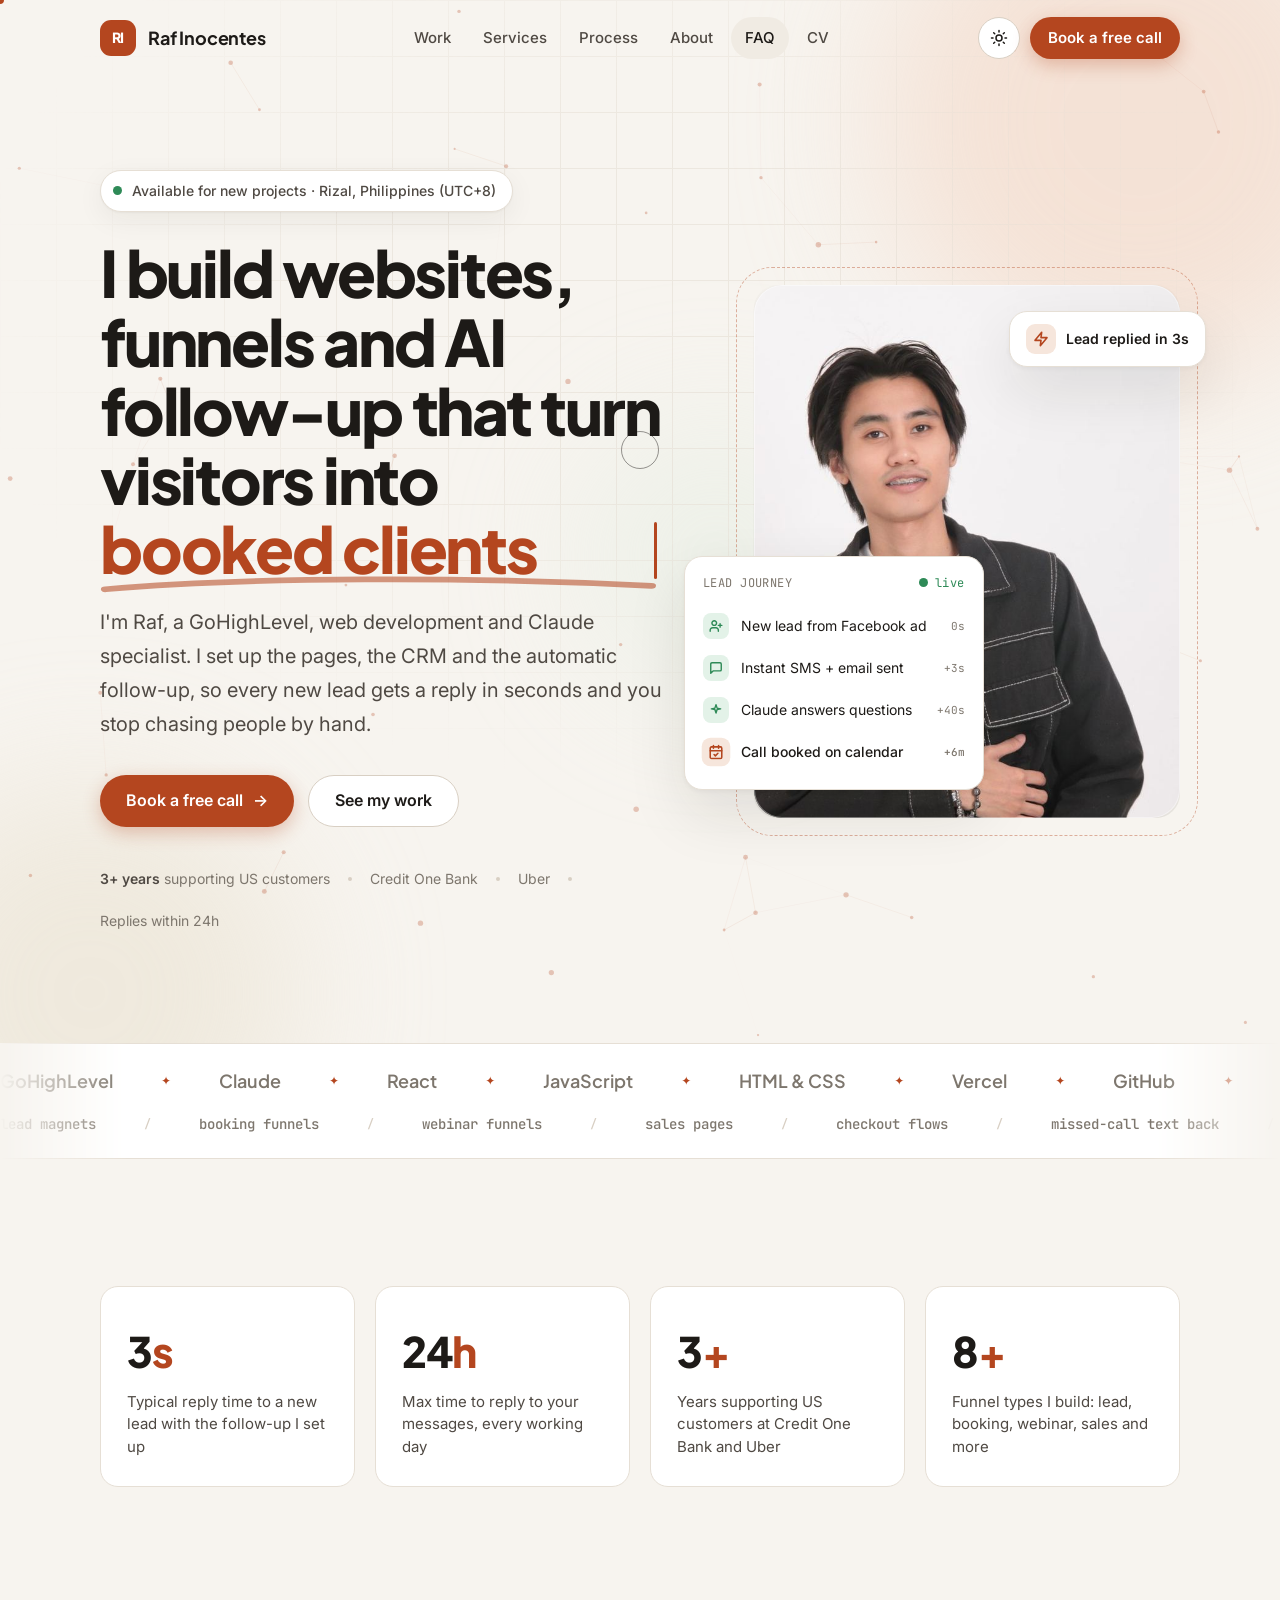
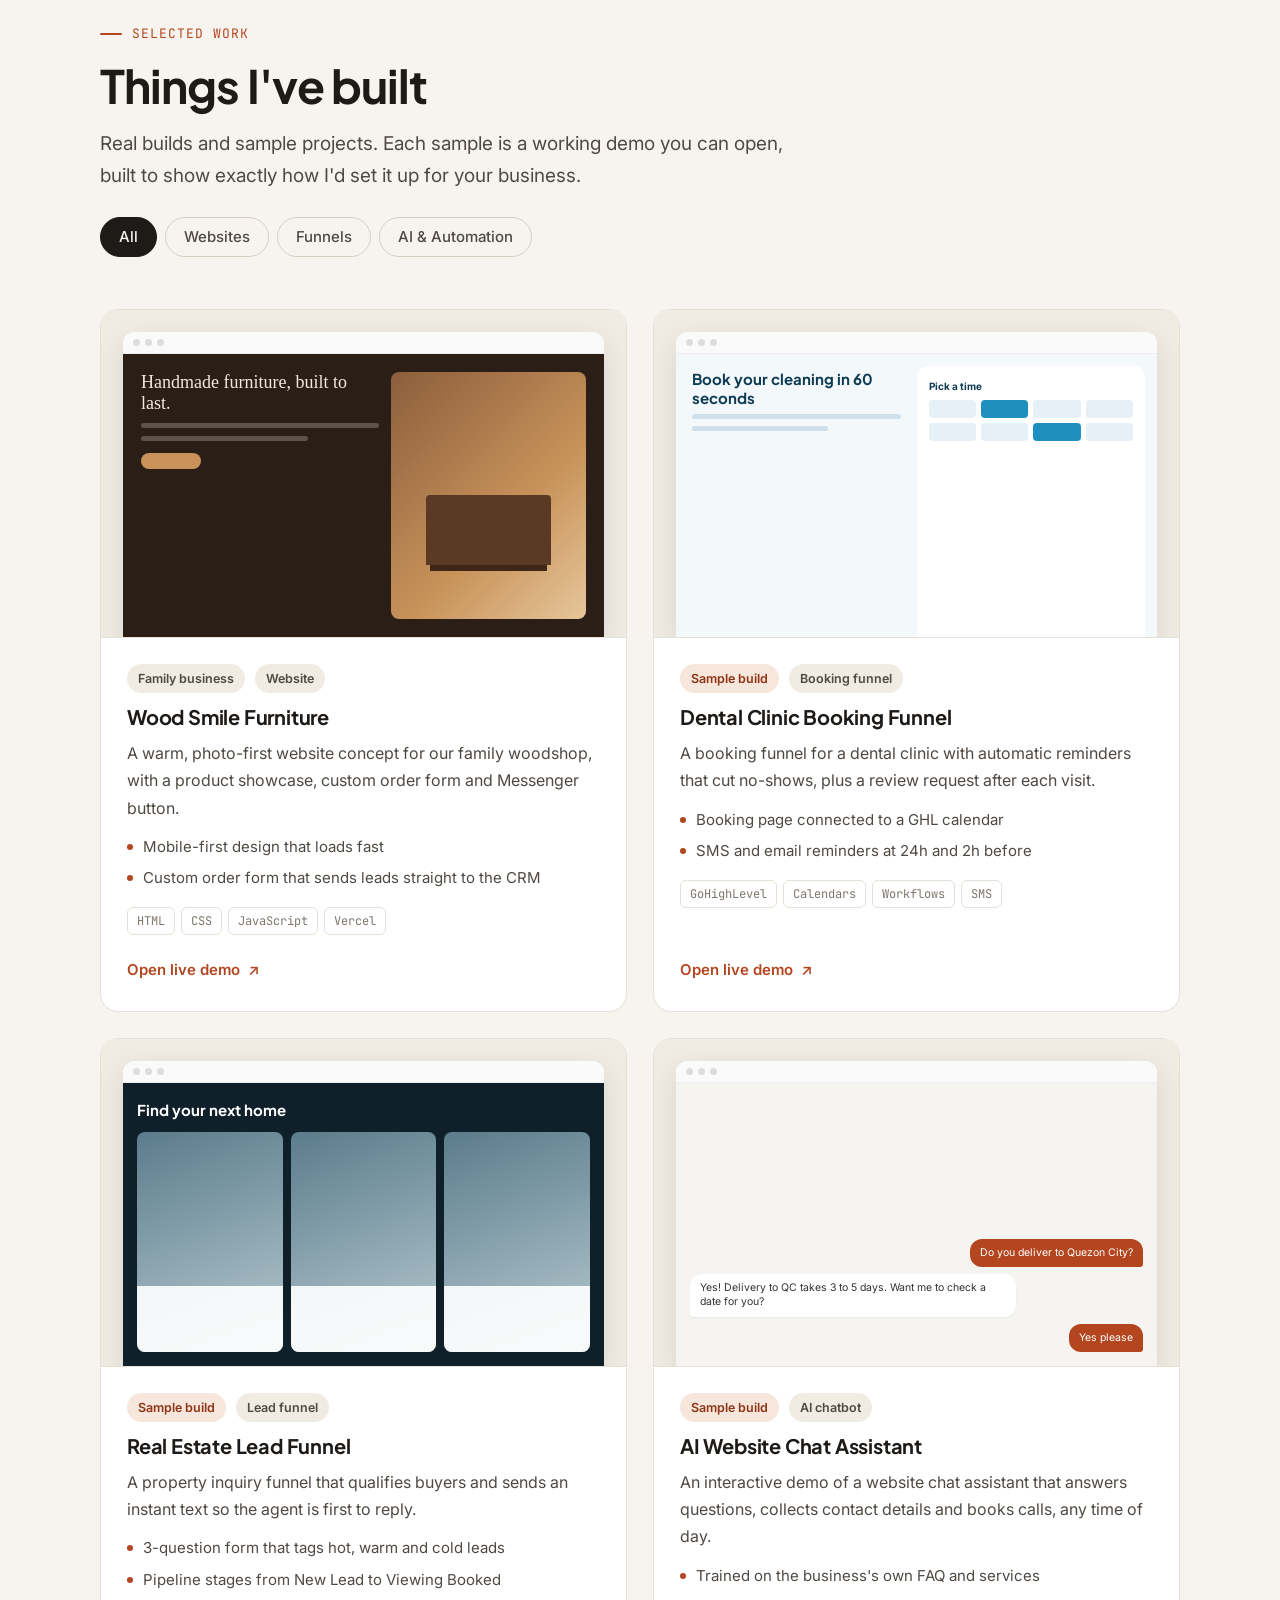
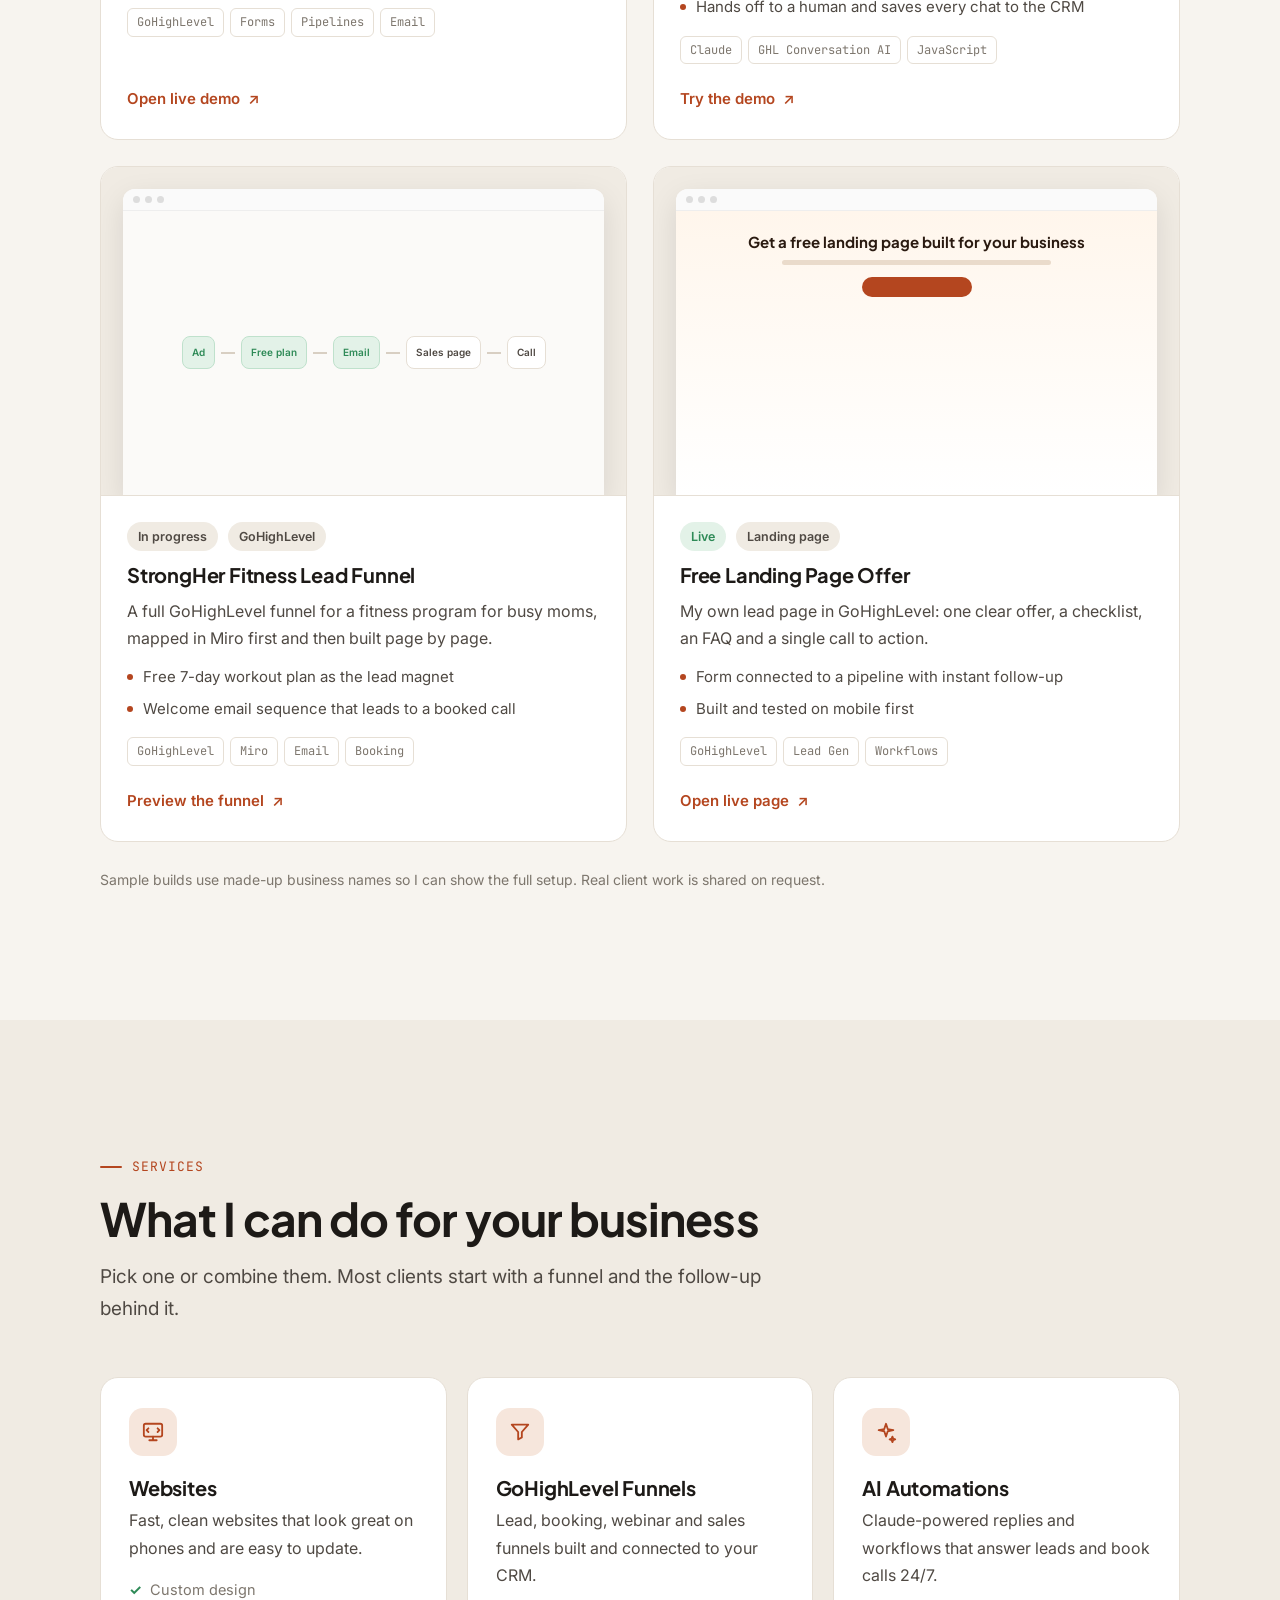
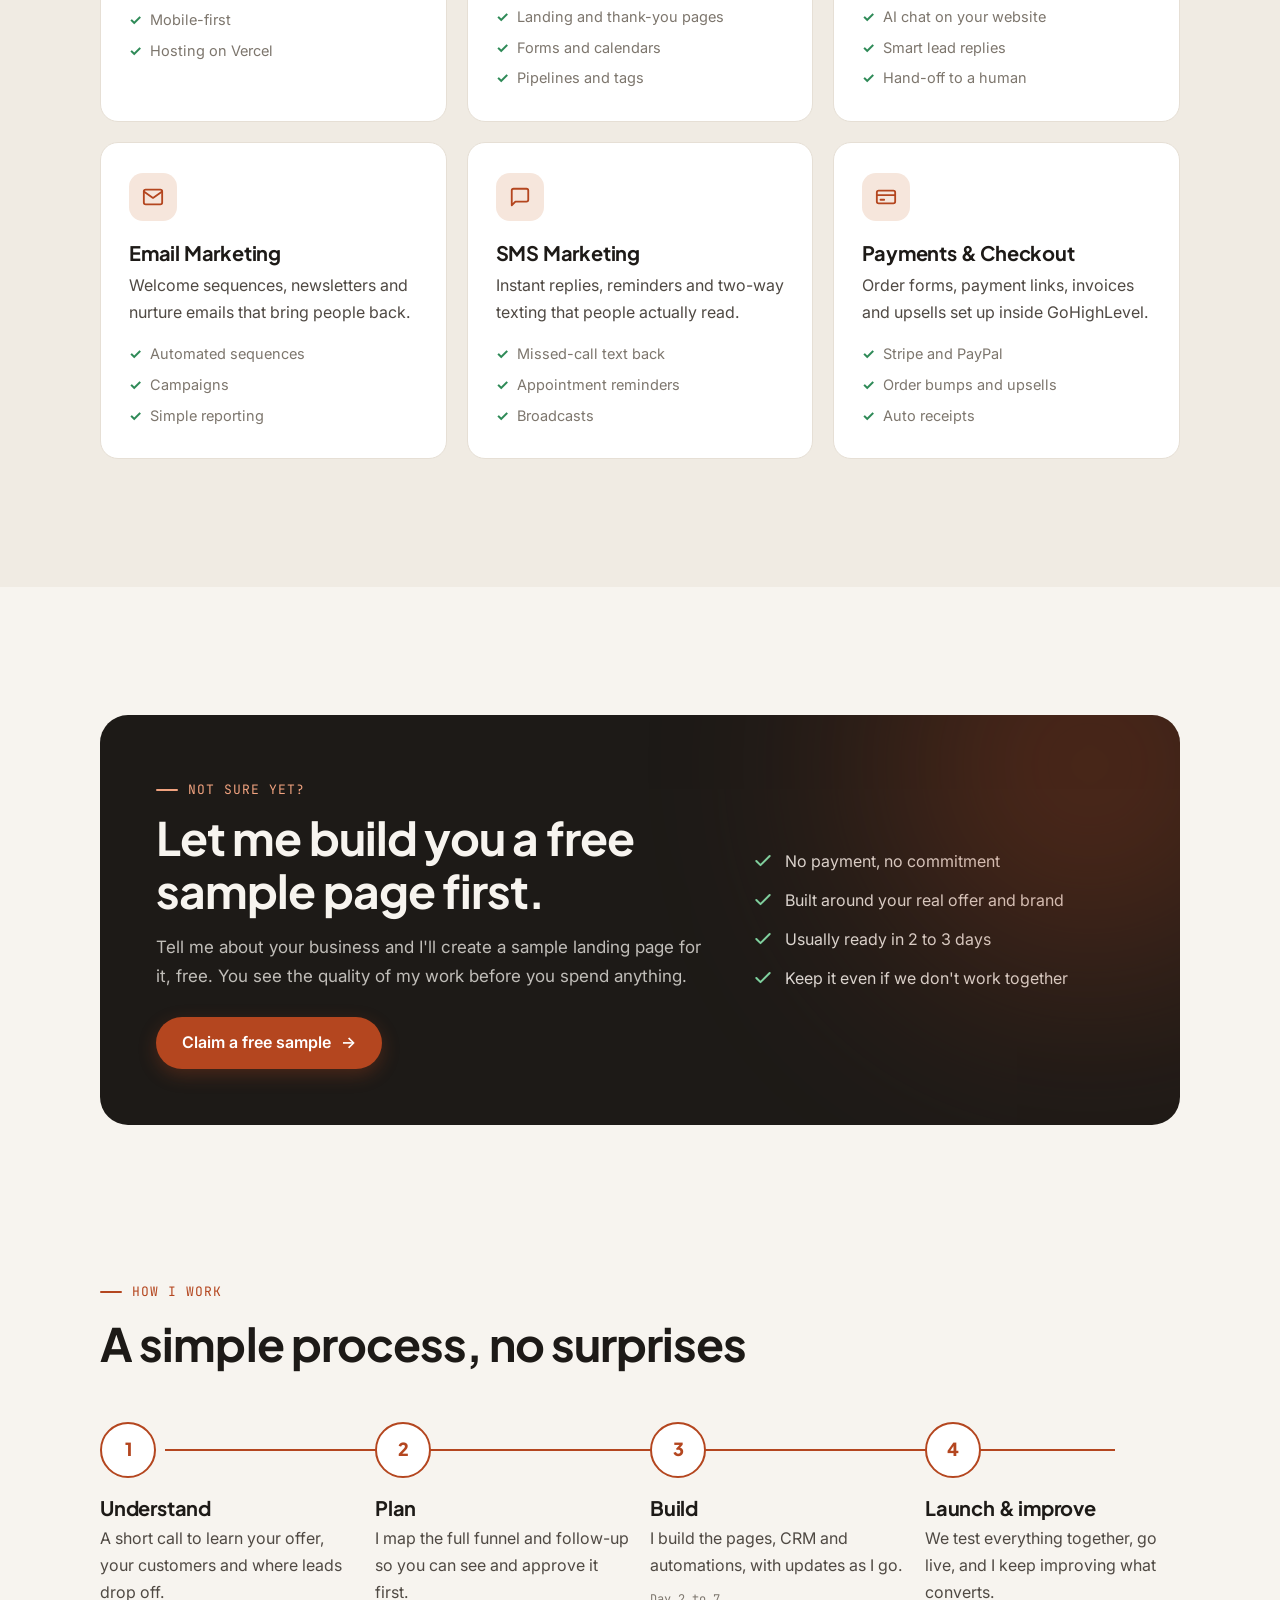
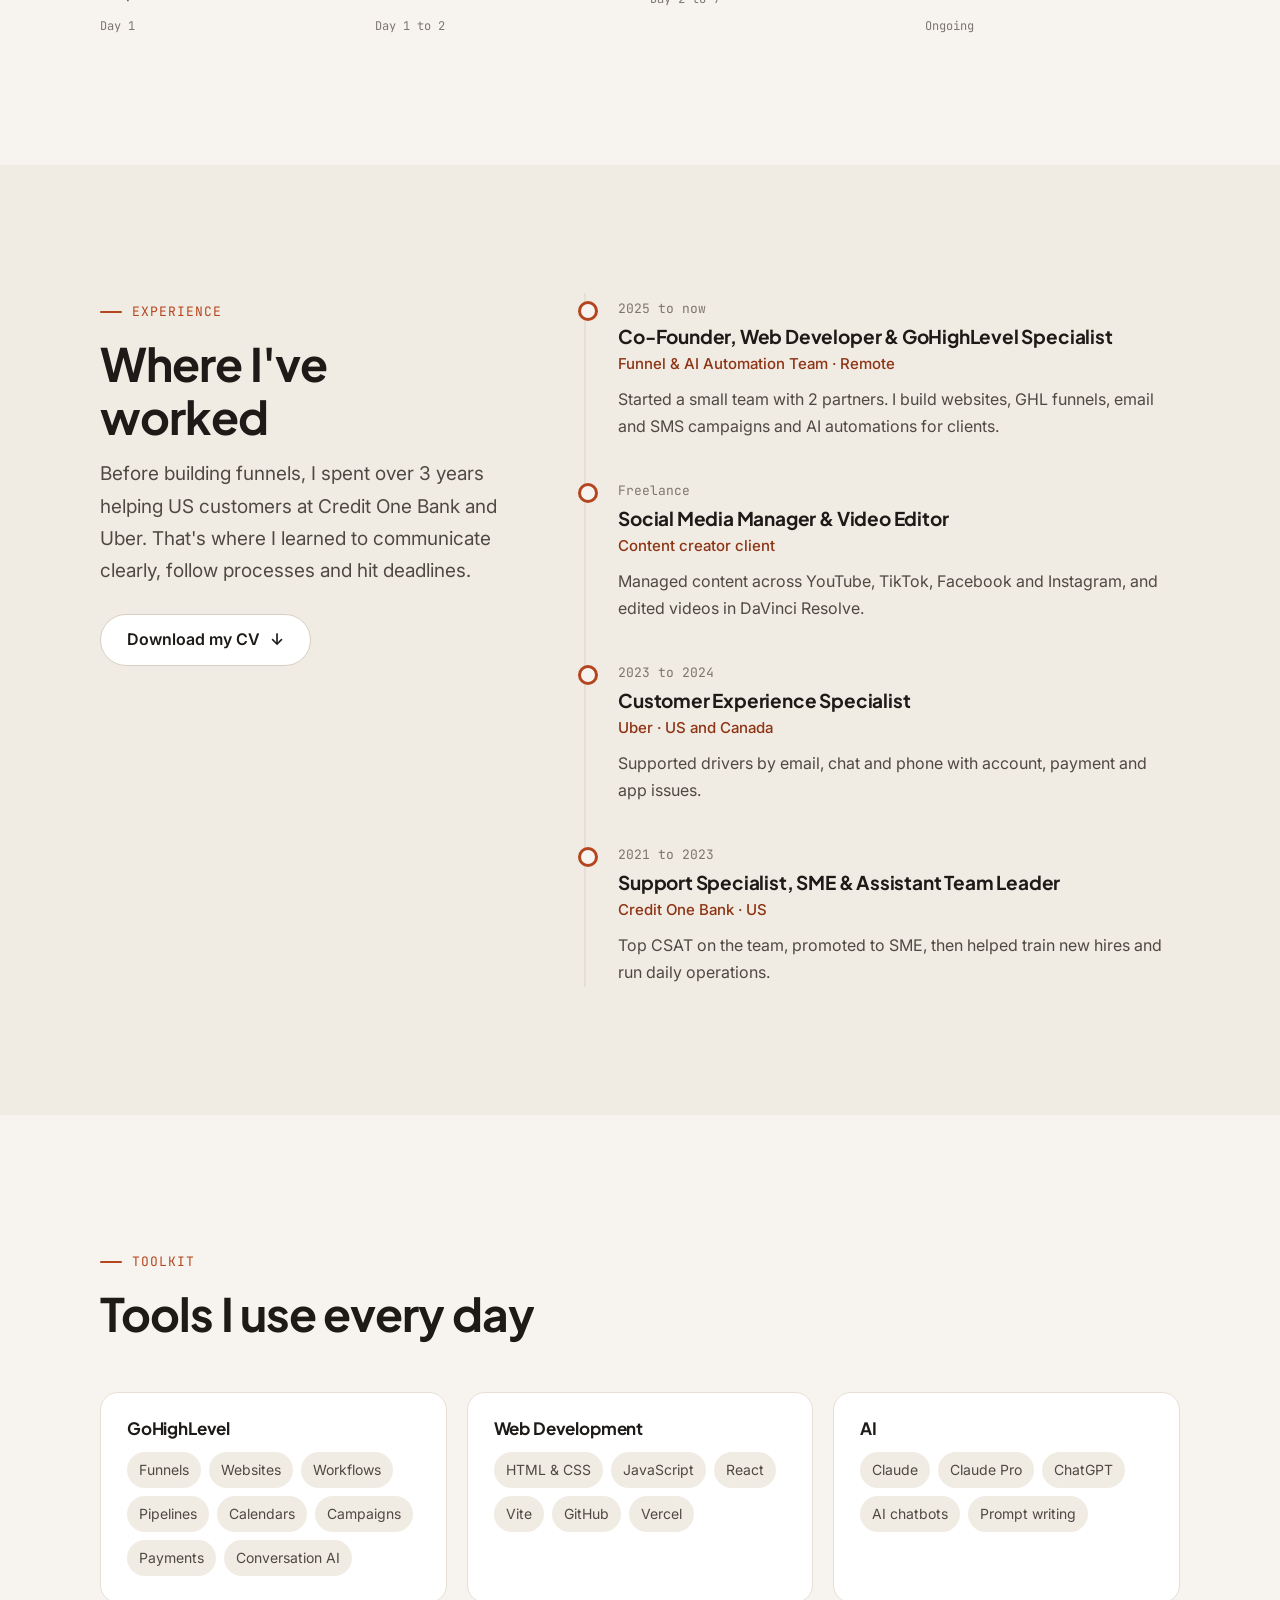
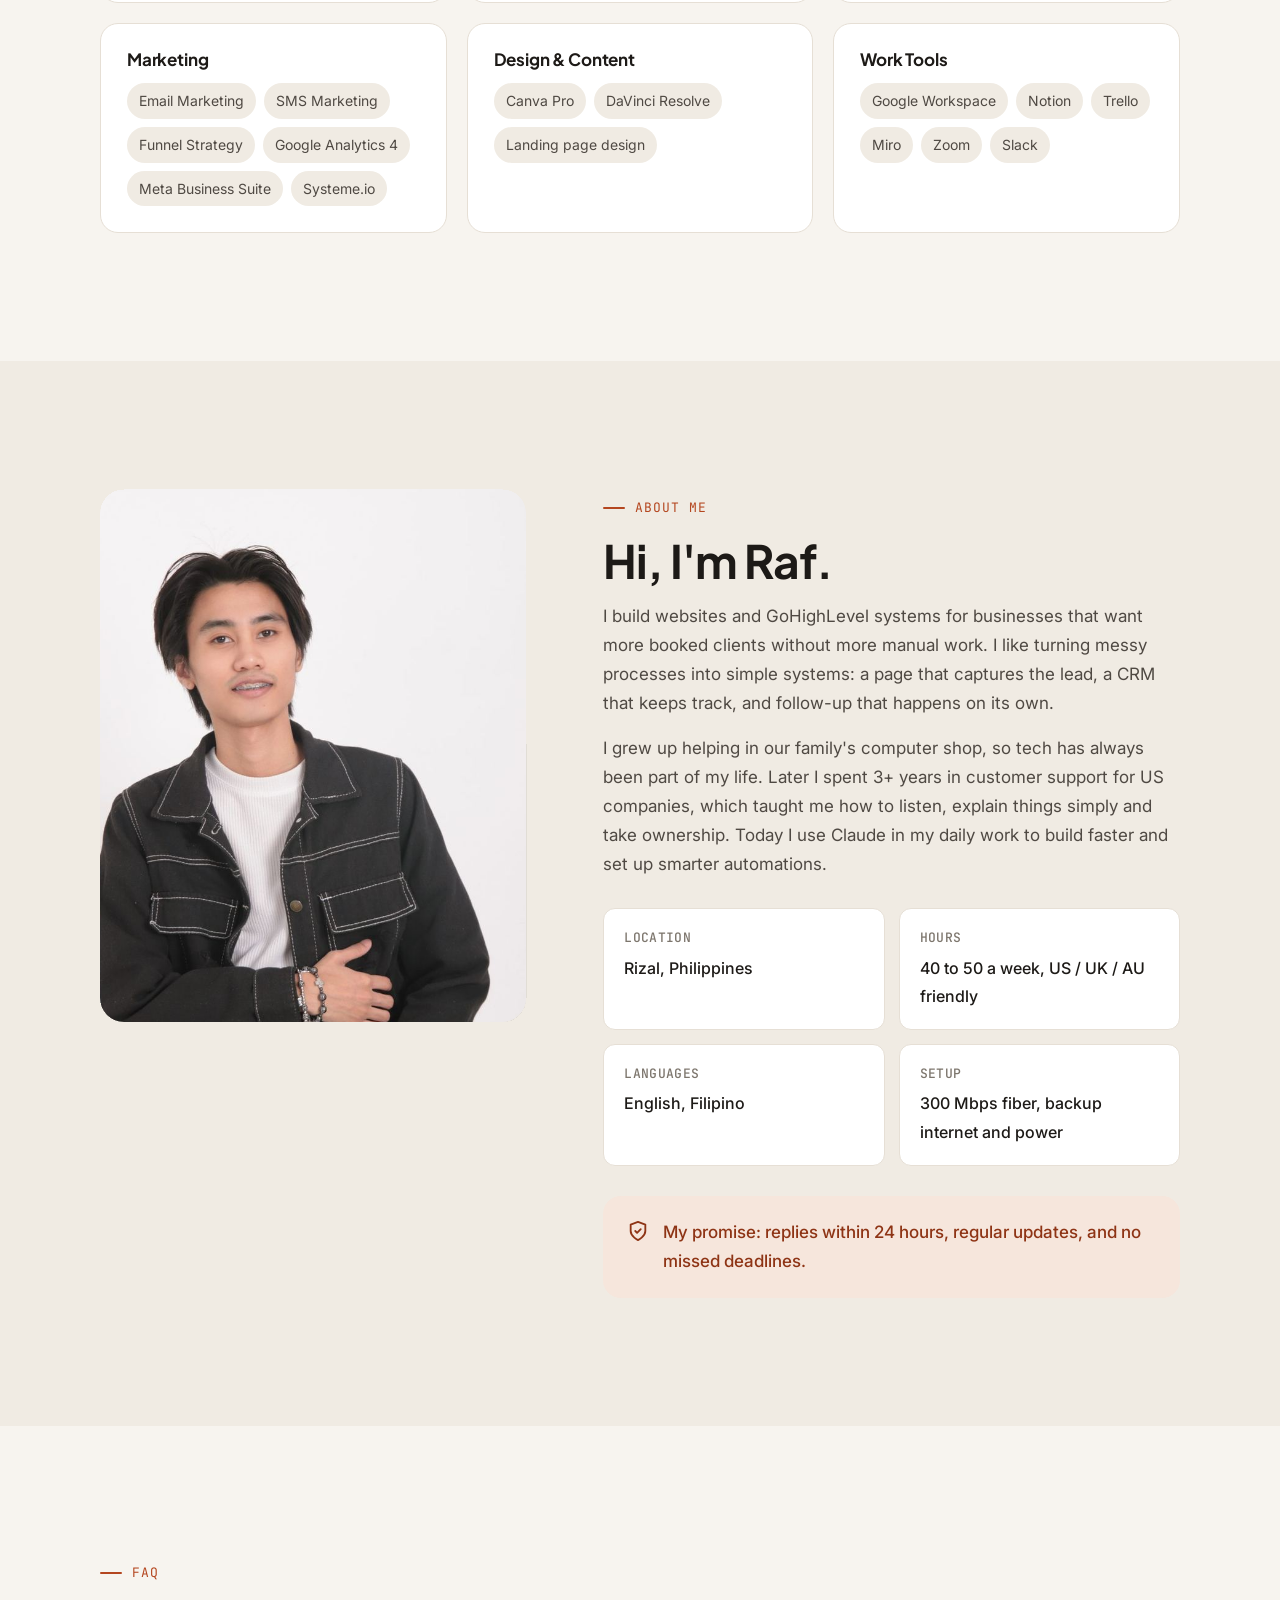
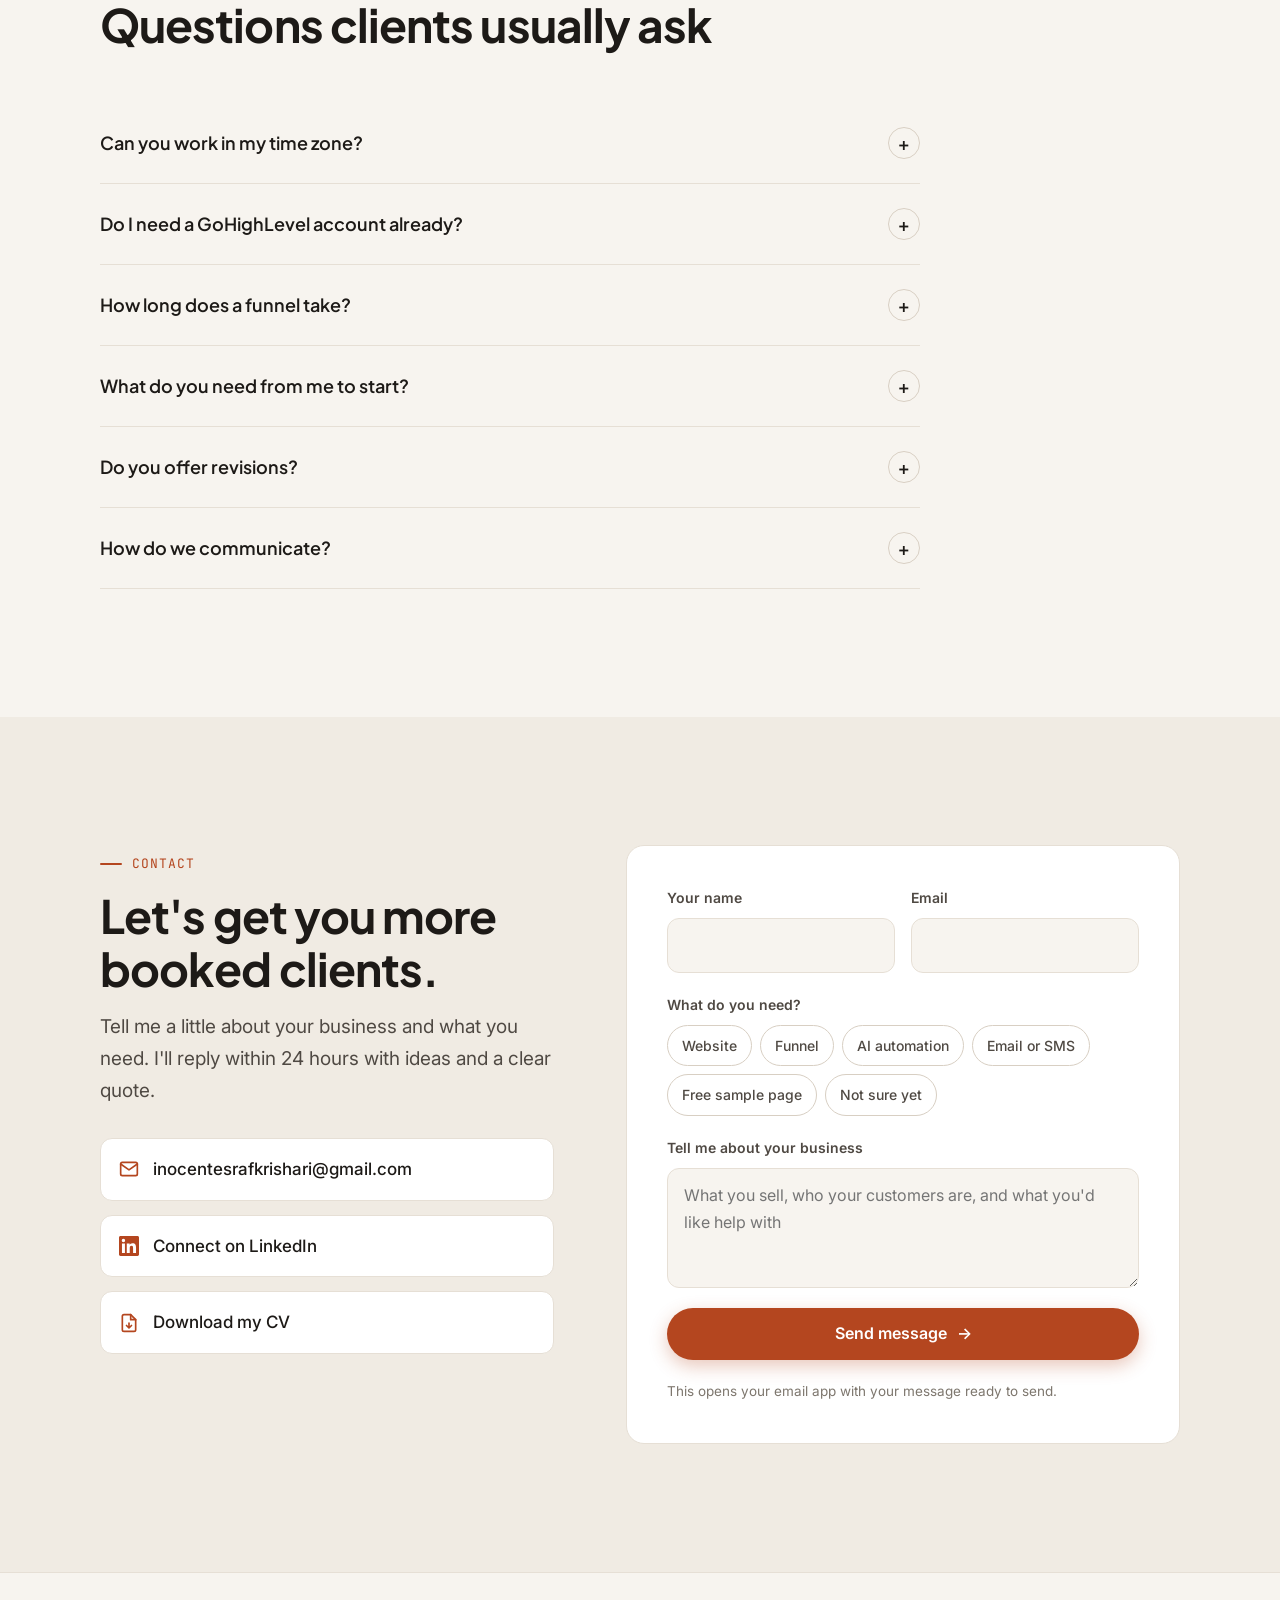
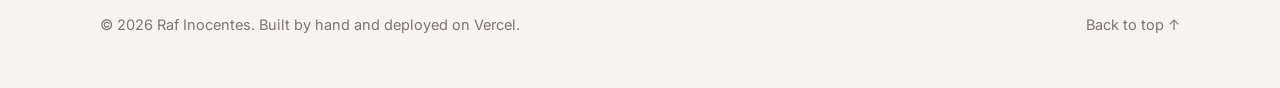
==== commit 29e800db: "New portfolio design, sample projects and updated CV" ====
--- a/index.html
+++ b/index.html
@@ -3,33 +3,1009 @@
 <head>
 <meta charset="utf-8">
 <meta name="viewport" content="width=device-width, initial-scale=1, viewport-fit=cover">
-<meta name="description" content="Raf Inocentes, GoHighLevel funnel and Claude Pro specialist building funnels and automated follow-up for businesses worldwide.">
-<title>Raf Inocentes | GoHighLevel Funnel Specialist</title>
+<title>Raf Inocentes | GoHighLevel, Web Development &amp; Claude Specialist</title>
+<meta name="description" content="Raf Inocentes builds websites, GoHighLevel funnels and Claude-powered AI follow-up that turn visitors into booked clients. Based in the Philippines, working with businesses worldwide.">
+<meta property="og:title" content="Raf Inocentes | GoHighLevel, Web Development & Claude Specialist">
+<meta property="og:description" content="Websites, GoHighLevel funnels and AI follow-up that turn visitors into booked clients.">
+<meta property="og:image" content="raf.jpg">
+<meta name="theme-color" content="#F7F4EF">
+<link rel="icon" href="data:image/svg+xml,%3Csvg xmlns='http://www.w3.org/2000/svg' viewBox='0 0 64 64'%3E%3Crect width='64' height='64' rx='16' fill='%23B4461F'/%3E%3Ctext x='50%25' y='56%25' text-anchor='middle' dominant-baseline='middle' font-family='Arial' font-weight='700' font-size='30' fill='white'%3ERI%3C/text%3E%3C/svg%3E">
 <link rel="preconnect" href="https://fonts.googleapis.com">
 <link rel="preconnect" href="https://fonts.gstatic.com" crossorigin>
-<link rel="stylesheet" href="https://fonts.googleapis.com/css2?family=Archivo:ital,wdth,wght@0,62..125,100..900;1,62..125,100..900&family=JetBrains+Mono:wght@400;500;600&display=swap">
-<style>:root{--rust: #941b0c;--rust-deep: #4a0c05;--ember: #c4410f;--accent: #ff9a2e;--cream: #fff6e8;--cream-dim: rgba(255, 246, 232, .62);--cream-faint: rgba(255, 246, 232, .38);--ink: #170604;--ink-2: #220a06;--line: rgba(255, 246, 232, .14);--line-strong: rgba(255, 246, 232, .28);--ok: #7ee2a8;--key: #ffc9a3;--num: #f7d070;--font-display: "Archivo", "Arial Narrow", Arial, sans-serif;--font-body: "Archivo", "Helvetica Neue", Arial, sans-serif;--font-mono: "JetBrains Mono", ui-monospace, "Cascadia Code", Consolas, monospace;--maxw: 1200px;--gutter: clamp(16px, 4vw, 48px);--r: 6px;--ease: cubic-bezier(.2, .7, .2, 1);color-scheme:dark}*{box-sizing:border-box;margin:0;padding:0}html{scroll-behavior:smooth;scroll-padding-top:76px}body{background:var(--rust-deep);color:var(--cream);font-family:var(--font-body);font-size:17px;line-height:1.6;-webkit-font-smoothing:antialiased;overflow-x:hidden}a{color:inherit}img{max-width:100%;display:block}::selection{background:var(--accent);color:var(--ink)}:focus-visible{outline:2px solid var(--accent);outline-offset:3px}.canvas-bg{position:fixed;inset:0;z-index:-1;background:radial-gradient(ellipse 70% 55% at 78% 18%,rgba(230,95,30,.55),transparent 70%),radial-gradient(ellipse 60% 70% at 0% 100%,rgba(30,2,0,.7),transparent 70%),linear-gradient(125deg,var(--rust-deep) 0%,var(--rust) 50%,var(--ember) 110%)}.canvas-bg:before{content:"";position:absolute;inset:0;background-image:linear-gradient(var(--line) 1px,transparent 1px),linear-gradient(90deg,var(--line) 1px,transparent 1px);background-size:64px 64px;opacity:.35;mask-image:radial-gradient(ellipse 90% 80% at 50% 30%,#000 30%,transparent 100%)}.canvas-bg:after{content:"";position:absolute;inset:0;opacity:.14;mix-blend-mode:overlay;background-image:url("data:image/svg+xml,%3Csvg xmlns='http://www.w3.org/2000/svg' width='300' height='300'%3E%3Cfilter id='n'%3E%3CfeTurbulence type='fractalNoise' baseFrequency='0.8' numOctaves='3' stitchTiles='stitch'/%3E%3C/filter%3E%3Crect width='100%25' height='100%25' filter='url(%23n)'/%3E%3C/svg%3E")}.container{max-width:var(--maxw);margin:0 auto;padding-inline:var(--gutter)}.display{font-family:var(--font-display);font-stretch:125%;font-variation-settings:"wdth" 125;font-weight:800;text-transform:uppercase;line-height:.98;letter-spacing:-.01em;color:var(--cream);text-wrap:balance}.caret{display:inline-block;width:.55em;height:1.05em;margin-left:2px;vertical-align:-.15em;background:var(--accent);animation:blink 1.05s steps(1) infinite}@keyframes blink{50%{opacity:0}}.pulse{display:inline-block;width:8px;height:8px;border-radius:50%;background:var(--ok);box-shadow:0 0 #7ee2a899;animation:pulse 2s infinite;flex:none}.pulse--inline{width:7px;height:7px;vertical-align:1px}@keyframes pulse{70%{box-shadow:0 0 0 7px #7ee2a800}to{box-shadow:0 0 #7ee2a800}}.section{padding-block:clamp(56px,7vw,96px);position:relative}.section--tight{padding-top:24px}.section--deep{background:linear-gradient(180deg,#17060400,#1706046b 12% 88%,#17060400)}.sh{margin-bottom:clamp(36px,5vw,60px)}.sh__meta{display:flex;align-items:center;gap:14px;font:500 13px/1 var(--font-mono);color:var(--cream-dim)}.sh__path b{color:var(--accent);font-weight:500}.sh__line{flex:1;height:1px;background:var(--line-strong)}.sh__idx{font-variant-numeric:tabular-nums}.sh__title{margin-top:22px;font-size:clamp(40px,7.4vw,96px)}.btn{position:relative;display:inline-flex;align-items:center;justify-content:center;gap:10px;padding:14px 22px;border-radius:var(--r);font:600 14px/1 var(--font-mono);text-decoration:none;border:1px solid transparent;cursor:pointer;transition:transform .25s var(--ease),background .2s,border-color .2s,color .2s}.btn:hover{transform:translateY(-2px)}.btn:active{transform:translateY(0)}.btn--primary{background:var(--cream);color:var(--rust);box-shadow:0 0 #ff9a2e00}.btn--primary:after{content:"";width:7px;height:7px;border-top:2px solid currentColor;border-right:2px solid currentColor;transform:rotate(45deg);transition:transform .25s var(--ease)}.btn--primary:hover{background:#fff;box-shadow:0 10px 30px -10px #ff9a2eb3}.btn--primary:hover:after{transform:translate(3px) rotate(45deg)}.btn--ghost{color:var(--cream);border-color:var(--line-strong);background:#17060440}.btn--ghost:hover{border-color:var(--accent);color:var(--accent)}.btn--sm{padding:10px 16px;font-size:13px}.tag{display:inline-block;padding:5px 10px;border-radius:4px;border:1px solid var(--line);background:#fff6e80a;font:12px/1.3 var(--font-mono);color:var(--cream-dim);white-space:nowrap}.tags{display:flex;flex-wrap:wrap;gap:6px;margin-top:18px}.card-title{font-family:var(--font-display);font-variation-settings:"wdth" 112;font-weight:700;font-size:21px;line-height:1.2;color:var(--cream);text-wrap:balance}.card-text{margin-top:10px;font-size:15px;line-height:1.6;color:var(--cream-dim)}.card-fn{display:block;margin-bottom:14px;font:13px/1 var(--font-mono);color:var(--accent)}.card-link{display:inline-flex;align-items:center;gap:8px;margin-top:20px;font:600 13px/1 var(--font-mono);color:var(--cream);text-decoration:none;border-bottom:1px solid var(--line-strong);padding-bottom:4px;transition:border-color .2s,color .2s}.card-link:hover{color:var(--accent);border-color:var(--accent)}.glass-card{position:relative;padding:26px 24px 28px;border:1px solid var(--line);border-radius:var(--r);background:linear-gradient(180deg,#1706048c,#17060459);backdrop-filter:blur(4px);transition:border-color .3s,transform .3s var(--ease)}.glass-card:hover{border-color:#ff9a2e8c;transform:translateY(-3px)}.grid-2,.grid-3,.grid-4{display:grid;gap:16px}.grid-2{grid-template-columns:repeat(auto-fit,minmax(min(100%,420px),1fr))}.grid-3{grid-template-columns:repeat(auto-fill,minmax(min(100%,320px),1fr))}.grid-4{grid-template-columns:repeat(auto-fit,minmax(min(100%,250px),1fr))}.nav{position:fixed;inset:0 0 auto;z-index:50;padding-top:env(safe-area-inset-top,0px);border-bottom:1px solid transparent;transition:background .3s,border-color .3s}.nav--scrolled{background:#170604c7;backdrop-filter:blur(14px);border-color:var(--line)}.nav__inner{height:68px;display:flex;align-items:center;justify-content:space-between}.nav__brand{font:600 15px/1 var(--font-mono);text-decoration:none;display:inline-flex;align-items:center}.nav__brand span{color:var(--cream-dim)}.nav__brand .caret{width:8px;height:16px;margin-left:4px}.nav__links{display:flex;align-items:center;gap:26px}.nav__links a,.nav__cv{font:500 13px/1 var(--font-mono);text-decoration:none;color:var(--cream-dim);transition:color .2s}.nav__links a:hover,.nav__cv:hover{color:var(--cream)}.nav__cv{background:none;border:0;padding:0;cursor:pointer}.nav__toggle{display:none;background:none;border:1px solid var(--line-strong);border-radius:var(--r);color:var(--cream);width:40px;height:40px;font-size:18px;cursor:pointer}.hero{padding-top:124px;padding-bottom:40px}.hero__grid{display:grid;grid-template-columns:minmax(220px,340px) 1fr;gap:clamp(32px,6vw,80px);align-items:center}.frame{position:relative}.frame__c{position:absolute;width:16px;height:16px;border:0 solid var(--accent)}.frame__c--tl{top:-8px;left:-8px;border-top-width:2px;border-left-width:2px}.frame__c--tr{top:-8px;right:-8px;border-top-width:2px;border-right-width:2px}.frame__c--bl{bottom:-8px;left:-8px;border-bottom-width:2px;border-left-width:2px}.frame__c--br{bottom:-8px;right:-8px;border-bottom-width:2px;border-right-width:2px}.photo-card{border-radius:var(--r);overflow:hidden;background:#efe7de}.photo-card img{width:100%;height:100%;object-fit:cover;object-position:center top;filter:saturate(.95) contrast(1.03)}.photo-card__empty{height:100%;display:grid;place-content:center}.photo-card__empty .display{color:var(--rust);font-size:96px}.hero__photo{aspect-ratio:3 / 4}.hero__loc{display:flex;align-items:center;gap:10px;margin-top:22px;font:13px/1 var(--font-mono)}.tl__dim{color:var(--cream-faint)}.hero__hello{font:500 15px/1 var(--font-mono);color:var(--accent)}.hero__headline{margin-top:18px;font-size:clamp(24px,2.9vw,38px);line-height:1.12;font-variation-settings:"wdth" 115;font-stretch:115%;max-width:24ch}.hero__role{margin-top:18px;max-width:46ch;font-size:clamp(16px,1.5vw,19px);color:var(--cream-dim)}.hero__ctas{display:flex;flex-wrap:wrap;gap:10px;margin-top:32px}.hero__social{display:flex;flex-wrap:wrap;gap:8px 22px;margin-top:22px;font:13px/1.4 var(--font-mono)}.hero__social a{color:var(--cream-dim);text-decoration:none;overflow-wrap:anywhere;border-bottom:1px dashed var(--line-strong)}.hero__social a:hover{color:var(--accent);border-color:var(--accent)}.term,.code{min-width:0;max-width:100%;border:1px solid var(--line-strong);border-radius:var(--r);background:#110402e0;box-shadow:0 30px 80px -30px #000000bf,inset 0 1px #fff6e80f;overflow:hidden}.term{margin-top:clamp(48px,7vw,80px)}.term__bar{display:flex;align-items:center;gap:14px;padding:11px 16px;border-bottom:1px solid var(--line);background:#fff6e808;font:12px/1 var(--font-mono);color:var(--cream-dim)}.term__dots{display:flex;gap:6px}.term__dots i{width:10px;height:10px;border-radius:50%;background:#fff6e829}.term__dots i:first-child{background:var(--accent)}.term__live{margin-left:auto;display:inline-flex;align-items:center;gap:8px;color:var(--ok)}.term__body{min-height:300px;padding:18px 20px 20px;font:13.5px/1.85 var(--font-mono);color:var(--cream);overflow-x:auto;white-space:pre}.tl{display:flex;gap:12px;align-items:baseline}.tl--in{animation:lineIn .35s var(--ease)}@keyframes lineIn{0%{opacity:0;transform:translate(-6px)}}.tl__prompt{color:var(--ok)}.tl__mark{color:var(--accent);width:1ch}.tl--ok .tl__mark,.tl--ok .tl__key{color:var(--ok)}.tl__key{color:var(--key);white-space:pre}.tl__val{color:var(--cream-dim)}.tl__tag{padding:0 7px;border-radius:3px;background:#7ee2a81f;color:var(--ok);font-size:11.5px}.tl__ms{margin-left:auto;padding-left:16px;color:var(--cream-faint);font-variant-numeric:tabular-nums}.term__cap{padding:10px 20px 14px;border-top:1px solid var(--line);font:12px/1.5 var(--font-mono);color:var(--cream-faint)}.status-grid{display:grid;grid-template-columns:minmax(0,1.25fr) minmax(0,1fr);gap:16px;align-items:stretch}.code__body{padding:16px 20px 20px;font:13.5px/1.9 var(--font-mono);color:var(--cream);overflow-x:auto;white-space:pre}.ln{display:inline-block;width:2.4ch;margin-right:18px;text-align:right;color:var(--cream-faint);user-select:none}.c-kw{color:#ff8f7a}.c-key{color:var(--key)}.c-str{color:var(--accent)}.c-num,.c-bool{color:var(--num)}.c-com{color:var(--cream-faint);font-style:italic}.stats{display:grid;grid-template-rows:repeat(3,1fr);border:1px solid var(--line);border-radius:var(--r);background:#17060459}.stat{display:flex;align-items:center;gap:20px;padding:20px 24px}.stat+.stat{border-top:1px solid var(--line)}.stat__value{flex:none;min-width:4.2ch;font-size:clamp(36px,4.4vw,54px);color:var(--cream)}.stat__label{font-size:14px;line-height:1.45;color:var(--cream-dim)}.marquee{margin-top:56px;padding-block:16px;border-block:1px solid var(--line);background:#17060459;overflow:hidden;mask-image:linear-gradient(90deg,transparent,#000 8%,#000 92%,transparent)}.marquee__track{display:flex;width:max-content;animation:marquee 50s linear infinite}.marquee:hover .marquee__track{animation-play-state:paused}.marquee__item{display:inline-flex;align-items:center;font:500 14px/1 var(--font-mono);color:var(--cream-dim);white-space:nowrap}.marquee__item:after{content:"/";margin:0 22px;color:var(--accent)}@keyframes marquee{to{transform:translate(-50%)}}.filters{display:flex;flex-wrap:wrap;gap:4px;margin-bottom:24px;padding:4px;border:1px solid var(--line);border-radius:var(--r);width:fit-content;max-width:100%;background:#17060459}.pill{padding:9px 16px;border-radius:4px;border:0;background:transparent;color:var(--cream-dim);font:500 13px/1 var(--font-mono);cursor:pointer;transition:background .2s,color .2s}.pill:hover{color:var(--cream)}.pill.is-active{background:var(--cream);color:var(--rust)}.work-card{display:flex;flex-direction:column;border:1px solid var(--line);border-radius:var(--r);background:#110402bf;overflow:hidden;transition:border-color .3s,transform .3s var(--ease)}.work-card:hover{border-color:#ff9a2e8c;transform:translateY(-4px)}.work-card__thumb{aspect-ratio:16 / 10;display:grid;place-items:center;border-bottom:1px solid var(--line);background:linear-gradient(var(--line) 1px,transparent 1px) 0 0 / 24px 24px,linear-gradient(90deg,var(--line) 1px,transparent 1px) 0 0 / 24px 24px,linear-gradient(135deg,#ff9a2e24,#941b0c59)}.work-card__label{font:600 48px/1 var(--font-mono);color:var(--cream-faint)}.work-card__body{flex:1;display:flex;flex-direction:column;padding:20px 22px 24px}.work-card__body .card-link{margin-top:auto;padding-top:18px;align-self:flex-start;border:0}.work-card__meta{display:flex;justify-content:space-between;align-items:center;margin-bottom:12px;font:12px/1 var(--font-mono)}.mini-badge{color:var(--accent)}.mini-badge:before{content:"#";color:var(--cream-faint)}.status-badge{display:inline-flex;align-items:center;gap:7px;color:var(--cream-faint)}.status-badge.is-live{color:var(--ok)}.status-badge.is-live:before{content:"";width:7px;height:7px;border-radius:50%;background:var(--ok)}.lp-mock{width:100%;height:100%;display:grid;place-items:center;padding:18px;background:radial-gradient(circle at 50% 30%,#ff8a50,#fbd38d 55%,#f7ead9)}.lp-mock__card{width:82%;background:#fff8ee;border:2px solid #111;border-radius:10px;padding:14px 16px;color:#111;text-align:center;display:grid;gap:6px;box-shadow:6px 6px #111}.lp-mock__card strong{font-size:15px;line-height:1.15}.lp-mock__card small{font-size:10px}.lp-mock__cta{margin:4px auto;background:#111;color:#f7c08a;border-radius:8px;padding:6px 14px;font-size:11px;font-weight:700}.lp-mock__card ul{list-style:none;text-align:left;font-size:10px;display:grid;gap:2px;padding-left:8px}.lp-mock__card li:before{content:"\2713  ";color:#d33}.flow-mock{width:80%;display:grid;gap:7px;font-family:var(--font-mono)}.flow-mock__step{display:flex;align-items:center;gap:10px;padding:7px 12px;border-radius:4px;border:1px solid var(--line-strong);background:#110402d9;font-size:12px}.flow-mock__step:nth-child(2){margin-left:8%}.flow-mock__step:nth-child(3){margin-left:16%}.flow-mock__step:nth-child(4){margin-left:24%;border-color:#7ee2a899}.flow-mock__dot{display:grid;place-items:center;width:18px;height:18px;border-radius:3px;background:var(--accent);color:var(--ink);font-size:10px;font-weight:700}.video-mock{width:82%;display:grid;grid-template-columns:1fr auto;gap:10px;align-items:center}.video-mock__wide{aspect-ratio:16 / 9;border-radius:4px;background:linear-gradient(135deg,var(--ink),var(--rust));border:1px solid var(--line-strong);display:grid;place-items:center}.video-mock__play{width:0;height:0;border-left:16px solid var(--cream);border-top:10px solid transparent;border-bottom:10px solid transparent;margin-left:4px}.video-mock__shorts{display:flex;gap:6px}.video-mock__shorts span{width:24px;aspect-ratio:9 / 16;border-radius:3px;background:linear-gradient(180deg,var(--accent),var(--rust));border:1px solid var(--line-strong)}.timeline{list-style:none;position:relative;border-left:1px solid var(--line-strong);margin-left:6px}.timeline__item{position:relative;display:grid;grid-template-columns:210px 1fr;gap:0 40px;padding:0 0 44px 34px}.timeline__item:before{content:"";position:absolute;left:-7px;top:6px;width:13px;height:13px;border-radius:50%;border:2px solid var(--accent);background:var(--rust-deep)}.timeline__item:first-child:before{background:var(--accent);box-shadow:0 0 0 5px #ff9a2e2e}.timeline__dates{font:500 13px/1.5 var(--font-mono);color:var(--accent);padding-top:2px}.timeline__company{margin-top:4px;font:13px/1.4 var(--font-mono);color:var(--cream-faint)}.bullets{margin-top:12px;padding-left:0;list-style:none;display:grid;gap:7px;font-size:15px;color:var(--cream-dim)}.bullets li{position:relative;padding-left:20px}.bullets li:before{content:"+";position:absolute;left:0;font-family:var(--font-mono);color:var(--ok)}.practice{margin-top:18px;padding:12px 14px;border-radius:4px;background:#fff6e80a;border-left:2px solid var(--accent);font:13px/1.6 var(--font-mono);color:var(--cream-dim)}.practice span{display:block;margin-bottom:4px;color:var(--accent)}.practice span:before{content:"// "}.process{list-style:none;display:grid;grid-template-columns:repeat(auto-fit,minmax(min(100%,220px),1fr));border:1px solid var(--line);border-radius:var(--r);background:#17060459}.process__step{position:relative;padding:28px 24px 30px}.process__step+.process__step{border-left:1px solid var(--line)}.process__num{display:block;font-size:64px;color:transparent;-webkit-text-stroke:1.5px var(--accent);line-height:1}.process__step .card-title{margin-top:18px}.about{display:grid;grid-template-columns:minmax(0,1fr) minmax(300px,440px);gap:clamp(32px,5vw,64px);align-items:start}.about__block+.about__block{margin-top:30px}.about__label{display:block;margin-bottom:10px;font:500 13px/1 var(--font-mono);color:var(--accent)}.about__label:before{content:"## ";color:var(--cream-faint)}.about__text{font-size:clamp(17px,1.6vw,20px);line-height:1.6;color:var(--cream);max-width:62ch}.facts{border:1px solid var(--line-strong);border-radius:var(--r);background:#110402d9;padding:6px 20px 10px}.facts__title{padding:12px 0;font:12px/1 var(--font-mono);color:var(--cream-dim)}.facts__row{display:grid;grid-template-columns:140px 1fr;gap:14px;padding:12px 0;border-top:1px solid var(--line);font-size:14px}.facts__row dt{font:500 12.5px/1.5 var(--font-mono);color:var(--key)}.facts__row dd{color:var(--cream-dim)}.facts--compact{margin-top:20px}.creds{list-style:none;margin-top:14px;display:grid;gap:1px;border:1px solid var(--line);border-radius:var(--r);overflow:hidden;background:var(--line)}.creds li{display:grid;grid-template-columns:88px 1fr;gap:12px;padding:12px 16px;background:#170604eb;font-size:13.5px;color:var(--cream-dim)}.creds__kind{font:500 11.5px/1.6 var(--font-mono);color:var(--accent)}.cta-band{position:relative;margin-top:clamp(64px,9vw,112px);padding:clamp(32px,5vw,56px);border-radius:var(--r);background:var(--cream);color:var(--rust);display:flex;flex-wrap:wrap;align-items:center;justify-content:space-between;gap:24px;overflow:hidden}.cta-band:before{content:"";position:absolute;inset:0;background-image:linear-gradient(rgba(148,27,12,.08) 1px,transparent 1px),linear-gradient(90deg,rgba(148,27,12,.08) 1px,transparent 1px);background-size:32px 32px;pointer-events:none}.cta-band .display{position:relative;color:var(--rust);font-size:clamp(28px,4vw,52px);max-width:14ch}.cta-band .btn--primary{position:relative;background:var(--rust);color:var(--cream)}.cta-band .btn--primary:hover{background:var(--rust-deep)}.modal{position:fixed;inset:0;z-index:100;background:#0a0201b8;backdrop-filter:blur(6px);display:grid;place-items:center;padding:16px;animation:fade .2s ease}@keyframes fade{0%{opacity:0}}.modal__panel{position:relative;width:min(560px,100%);max-height:calc(100vh - 32px);overflow-y:auto;background:var(--ink);border:1px solid var(--line-strong);border-radius:var(--r);padding:clamp(24px,4vw,36px);box-shadow:0 40px 100px -20px #000}.modal__close{position:absolute;top:14px;right:14px;width:34px;height:34px;border-radius:4px;background:none;border:1px solid var(--line);color:var(--cream);cursor:pointer}.eyebrow{display:flex;align-items:center;gap:10px;font:500 12px/1 var(--font-mono);color:var(--accent)}.rule{display:inline-block;width:28px;height:1px;background:var(--accent)}.modal__title{font-size:clamp(30px,5vw,42px);margin:14px 0 18px}.modal label{display:grid;gap:6px;margin-top:14px;font:500 12px/1 var(--font-mono);color:var(--cream-dim)}.modal input:not([type=checkbox]),.modal textarea,.modal select{width:100%;padding:12px 14px;border-radius:4px;border:1px solid var(--line-strong);background:#fff6e80a;color:var(--cream);font:400 15px/1.4 var(--font-body)}.modal select option{color:#111}.modal input:focus,.modal textarea:focus,.modal select:focus{outline:2px solid var(--accent);outline-offset:1px}.checks{display:flex;flex-wrap:wrap;gap:6px}.modal .check{display:inline-flex;margin:0;padding:9px 12px;border-radius:4px;border:1px solid var(--line-strong);cursor:pointer;font:13px/1 var(--font-mono);color:var(--cream-dim)}.check input{position:absolute;opacity:0;pointer-events:none}.check.is-on{background:var(--cream);color:var(--rust);border-color:var(--cream)}.modal__actions{display:flex;justify-content:flex-end;gap:10px;margin-top:24px}.email-line{margin-top:14px;padding:10px 14px;border-radius:4px;border:1px solid var(--line-strong);font:14px/1.4 var(--font-mono);user-select:all;overflow-wrap:anywhere;color:var(--accent)}.footer{position:sticky;bottom:0;z-index:40}.footer__bar{display:flex;align-items:stretch;height:30px;padding-bottom:env(safe-area-inset-bottom,0px);background:var(--ink);border-top:1px solid var(--line);font:12px/1 var(--font-mono);color:var(--cream-dim)}.footer__seg{display:inline-flex;align-items:center;gap:8px;padding:0 14px;text-decoration:none;white-space:nowrap;border-right:1px solid var(--line)}.footer__seg:last-child{border-right:0;border-left:1px solid var(--line)}.footer__seg--accent{background:var(--rust);color:var(--cream);border-right:0}.footer__grow{flex:1}.footer__short{display:none}.footer__bar{overflow:hidden}a.footer__seg:hover{color:var(--accent)}@media(max-width:960px){.status-grid{grid-template-columns:minmax(0,1fr)}.stats{grid-template-rows:none;grid-template-columns:repeat(auto-fit,minmax(min(100%,240px),1fr))}.stat+.stat{border-top:0;border-left:1px solid var(--line)}}@media(max-width:900px){.nav__toggle{display:block}.nav__links{position:absolute;top:68px;left:0;right:0;flex-direction:column;align-items:stretch;gap:0;padding:8px var(--gutter) 20px;background:#170604f7;border-bottom:1px solid var(--line);display:none}.nav__links.is-open{display:flex}.nav__links a,.nav__cv{padding:15px 0;border-bottom:1px solid var(--line);text-align:left;font-size:14px}.nav__links .btn{margin-top:16px}.hero__grid,.about{grid-template-columns:minmax(0,1fr)}.hero__left{max-width:300px}.timeline__item{grid-template-columns:minmax(0,1fr)}.timeline__dates{margin-bottom:6px}.process__step+.process__step{border-left:0;border-top:1px solid var(--line)}}@media(max-width:640px){.stat+.stat{border-left:0;border-top:1px solid var(--line)}.footer__hide{display:none}.footer__short{display:inline}.term__body,.code__body{font-size:12px}.tl__ms{display:none}.term__body{white-space:pre-wrap;min-height:380px}.tl{flex-wrap:wrap;gap:2px 10px}.tl__val{flex-basis:100%;padding-left:calc(1ch + 10px)}.tl__tag{margin-left:calc(1ch + 10px)}}@media(prefers-reduced-motion:reduce){html{scroll-behavior:auto}*,*:before,*:after{animation:none!important;transition:none!important}.marquee__track{flex-wrap:wrap;width:auto;row-gap:10px}}
+<link href="https://fonts.googleapis.com/css2?family=Inter:wght@400;500;600&family=Plus+Jakarta+Sans:wght@500;600;700;800&family=JetBrains+Mono:wght@500&display=swap" rel="stylesheet">
+<style>
+:root{
+  --bg:#F7F4EF; --bg-2:#F0EBE3; --surface:#FFFFFF; --ink:#1D1A17; --ink-2:#4F4943; --muted:#7D766D;
+  --line:#E6DFD5; --line-2:#D8CFC3; --accent:#B4461F; --accent-ink:#8E3415; --accent-soft:#F6E6DC;
+  --ok:#2E8A57; --ok-soft:#E3F2E8; --shadow:0 1px 2px rgba(29,26,23,.04),0 8px 28px rgba(29,26,23,.06);
+  --shadow-lg:0 2px 4px rgba(29,26,23,.04),0 24px 60px rgba(29,26,23,.10);
+  --f-display:"Plus Jakarta Sans",system-ui,sans-serif; --f-body:"Inter",system-ui,sans-serif; --f-mono:"JetBrains Mono",ui-monospace,monospace;
+  --maxw:1160px; --gut:clamp(20px,5vw,40px); --r:18px; --r-sm:12px; --ease:cubic-bezier(.22,.8,.24,1);
+  color-scheme:light;
+}
+[data-theme="dark"]{
+  --bg:#141210; --bg-2:#1A1714; --surface:#1E1B18; --ink:#EEE9E2; --ink-2:#C3BBB0; --muted:#958D82;
+  --line:#2D2925; --line-2:#3A352F; --accent:#E2805A; --accent-ink:#F09A77; --accent-soft:#33221A;
+  --ok:#5BC48A; --ok-soft:#18291F; --shadow:0 1px 2px rgba(0,0,0,.3),0 8px 28px rgba(0,0,0,.25);
+  --shadow-lg:0 2px 4px rgba(0,0,0,.3),0 24px 60px rgba(0,0,0,.35); color-scheme:dark;
+}
+*{box-sizing:border-box;margin:0;padding:0}
+html{scroll-behavior:smooth;scroll-padding-top:84px;-webkit-text-size-adjust:100%}
+body{background:var(--bg);color:var(--ink);font-family:var(--f-body);font-size:17px;line-height:1.7;-webkit-font-smoothing:antialiased;overflow-x:clip;transition:background .4s,color .4s}
+img{max-width:100%;display:block}
+a{color:inherit;text-decoration:none}
+button{font:inherit;color:inherit;background:none;border:0;cursor:pointer}
+::selection{background:var(--accent);color:#fff}
+:focus-visible{outline:2px solid var(--accent);outline-offset:3px;border-radius:6px}
+.container{max-width:var(--maxw);margin:0 auto;padding:0 var(--gut)}
+.section{padding:clamp(80px,11vw,128px) 0;position:relative}
+.eyebrow{font-family:var(--f-mono);font-size:13px;letter-spacing:.08em;text-transform:uppercase;color:var(--accent);display:inline-flex;align-items:center;gap:10px}
+.eyebrow::before{content:"";width:22px;height:2px;background:currentColor;border-radius:2px}
+h1,h2,h3{font-family:var(--f-display);line-height:1.15;letter-spacing:-.02em;color:var(--ink)}
+h2{font-size:clamp(30px,4.2vw,46px);font-weight:700;margin:14px 0 16px;max-width:20ch}
+h3{font-size:20px;font-weight:700;letter-spacing:-.01em}
+.lead{font-size:clamp(17px,1.6vw,19px);color:var(--ink-2);max-width:60ch}
+.muted{color:var(--muted)}
+.sec-head{margin-bottom:52px}
+.sec-head--row{display:flex;justify-content:space-between;align-items:flex-end;gap:24px;flex-wrap:wrap}
+
+/* Buttons */
+.btn{display:inline-flex;align-items:center;justify-content:center;gap:10px;height:52px;padding:0 26px;border-radius:999px;font-weight:600;font-size:16px;transition:transform .35s var(--ease),background .25s,color .25s,box-shadow .3s,border-color .25s;will-change:transform;white-space:nowrap}
+.btn--primary{background:var(--accent);color:#fff;box-shadow:0 6px 18px color-mix(in srgb,var(--accent) 30%,transparent)}
+.btn--primary:hover{background:var(--accent-ink);box-shadow:0 10px 28px color-mix(in srgb,var(--accent) 38%,transparent)}
+[data-theme="dark"] .btn--primary{color:#1a0d07}
+.btn--ghost{border:1.5px solid var(--line-2);background:var(--surface)}
+.btn--ghost:hover{border-color:var(--ink)}
+.btn--sm{height:42px;padding:0 18px;font-size:15px}
+.btn .arrow{transition:transform .3s var(--ease)}
+.btn:hover .arrow{transform:translateX(4px)}
+
+/* Nav */
+.nav{position:fixed;inset:0 0 auto 0;z-index:50;transition:background .3s,box-shadow .3s,backdrop-filter .3s}
+.nav.is-scrolled{background:color-mix(in srgb,var(--bg) 82%,transparent);backdrop-filter:saturate(1.4) blur(14px);-webkit-backdrop-filter:saturate(1.4) blur(14px);box-shadow:0 1px 0 var(--line)}
+.nav__inner{display:flex;align-items:center;justify-content:space-between;height:76px;gap:20px}
+.brand{display:flex;align-items:center;gap:12px;font-family:var(--f-display);font-weight:700;font-size:18px;letter-spacing:-.01em}
+.brand__mark{width:36px;height:36px;border-radius:11px;background:var(--accent);color:#fff;display:grid;place-items:center;font-size:14px;font-weight:800}
+.nav__links{display:flex;align-items:center;gap:4px}
+.nav__links a.lnk{padding:8px 14px;border-radius:999px;font-size:15px;font-weight:500;color:var(--ink-2);transition:color .2s,background .2s}
+.nav__links a.lnk:hover,.nav__links a.lnk.is-active{color:var(--ink);background:var(--bg-2)}
+.nav__right{display:flex;align-items:center;gap:10px}
+.icon-btn{width:42px;height:42px;border-radius:50%;display:grid;place-items:center;border:1.5px solid var(--line-2);background:var(--surface);transition:border-color .2s,transform .3s var(--ease)}
+.icon-btn:hover{border-color:var(--ink)}
+.icon-btn svg{width:18px;height:18px}
+.nav__toggle{display:none}
+.progress{position:fixed;top:0;left:0;height:3px;width:100%;background:var(--accent);transform-origin:0 50%;transform:scaleX(0);z-index:60}
+
+/* Hero */
+.hero{padding:clamp(130px,16vw,170px) 0 clamp(70px,9vw,110px);position:relative;overflow:hidden}
+.blobs{position:absolute;inset:0;z-index:-1;pointer-events:none;overflow:hidden}
+.blob{position:absolute;border-radius:50%;filter:blur(70px);opacity:.55}
+.blob--1{width:520px;height:520px;background:#F3D4C2;top:-140px;right:-120px;animation:float1 18s ease-in-out infinite}
+.blob--2{width:420px;height:420px;background:#E9E1CF;bottom:-160px;left:-120px;animation:float2 22s ease-in-out infinite}
+.blob--3{width:280px;height:280px;background:#DCEBDD;top:40%;left:45%;opacity:.35;animation:float1 26s ease-in-out infinite reverse}
+[data-theme="dark"] .blob{opacity:.16}
+@keyframes float1{0%,100%{transform:translate(0,0) scale(1)}50%{transform:translate(-40px,30px) scale(1.06)}}
+@keyframes float2{0%,100%{transform:translate(0,0)}50%{transform:translate(50px,-30px)}}
+.grid-bg{position:absolute;inset:0;z-index:-1;background-image:linear-gradient(var(--line) 1px,transparent 1px),linear-gradient(90deg,var(--line) 1px,transparent 1px);background-size:56px 56px;mask-image:radial-gradient(ellipse 70% 60% at 50% 30%,#000 30%,transparent 75%);-webkit-mask-image:radial-gradient(ellipse 70% 60% at 50% 30%,#000 30%,transparent 75%);opacity:.6}
+.hero__grid{display:grid;grid-template-columns:1.15fr .85fr;gap:clamp(40px,6vw,80px);align-items:center}
+.pill{display:inline-flex;align-items:center;gap:10px;padding:8px 16px 8px 12px;border-radius:999px;background:var(--surface);border:1px solid var(--line);font-size:14px;font-weight:500;color:var(--ink-2);box-shadow:var(--shadow)}
+.dot{width:9px;height:9px;border-radius:50%;background:var(--ok);position:relative;flex:none}
+.dot::after{content:"";position:absolute;inset:-4px;border-radius:50%;border:2px solid var(--ok);opacity:0;animation:ping 2s var(--ease) infinite}
+@keyframes ping{0%{transform:scale(.6);opacity:.8}100%{transform:scale(1.8);opacity:0}}
+.hero h1{font-size:clamp(38px,5.6vw,64px);font-weight:800;margin:26px 0 22px;letter-spacing:-.035em;line-height:1.08}
+.hero h1 .w{display:inline-block;opacity:0;transform:translateY(22px);transition:opacity .7s var(--ease),transform .7s var(--ease)}
+.hero h1.is-in .w{opacity:1;transform:none}
+.hl{position:relative;color:var(--accent);white-space:nowrap}
+.hl svg{position:absolute;left:0;bottom:-.18em;width:100%;height:.36em;overflow:visible}
+.hl path{fill:none;stroke:var(--accent);stroke-width:5;stroke-linecap:round;stroke-dasharray:420;stroke-dashoffset:420;transition:stroke-dashoffset 1.1s var(--ease) .9s;opacity:.55}
+.hero h1.is-in .hl path{stroke-dashoffset:0}
+.hero__sub{font-size:clamp(17px,1.7vw,20px);color:var(--ink-2);max-width:54ch;margin-bottom:34px}
+.hero__ctas{display:flex;gap:14px;flex-wrap:wrap;margin-bottom:40px}
+.trust{display:flex;align-items:center;gap:18px;flex-wrap:wrap;font-size:14px;color:var(--muted)}
+.trust b{color:var(--ink-2);font-weight:600}
+.trust .sep{width:4px;height:4px;border-radius:50%;background:var(--line-2)}
+.hero__visual{position:relative;justify-self:end;width:100%;max-width:440px}
+.photo{border-radius:28px;overflow:hidden;aspect-ratio:4/5;background:var(--bg-2);box-shadow:var(--shadow-lg);position:relative}
+.photo img{width:100%;height:100%;object-fit:cover;object-position:50% 20%;transform:scale(1.04);transition:transform 1.2s var(--ease)}
+.photo:hover img{transform:scale(1.08)}
+.float-card{position:absolute;background:var(--surface);border:1px solid var(--line);border-radius:var(--r);box-shadow:var(--shadow-lg);padding:16px 18px}
+.journey{left:-70px;bottom:28px;width:300px}
+.journey__head{display:flex;justify-content:space-between;align-items:center;font-size:12px;font-family:var(--f-mono);color:var(--muted);margin-bottom:12px;letter-spacing:.04em}
+.journey__live{display:flex;align-items:center;gap:7px;color:var(--ok)}
+.step{display:flex;align-items:center;gap:12px;padding:8px 0;font-size:14px;color:var(--muted);transition:color .4s}
+.step__ic{width:26px;height:26px;border-radius:8px;display:grid;place-items:center;background:var(--bg-2);flex:none;transition:background .4s,color .4s,transform .4s var(--ease)}
+.step__ic svg{width:14px;height:14px}
+.step.is-done{color:var(--ink)}
+.step.is-done .step__ic{background:var(--ok-soft);color:var(--ok)}
+.step.is-active{color:var(--ink);font-weight:500}
+.step.is-active .step__ic{background:var(--accent-soft);color:var(--accent);transform:scale(1.1)}
+.step__t{margin-left:auto;font-family:var(--f-mono);font-size:11px;color:var(--muted)}
+.chip-float{top:26px;right:-26px;display:flex;align-items:center;gap:10px;padding:12px 16px;font-size:14px;font-weight:600}
+.chip-float .badge{width:30px;height:30px;border-radius:9px;background:var(--accent-soft);color:var(--accent);display:grid;place-items:center}
+.bob{animation:bob 6s ease-in-out infinite}
+.bob--2{animation-delay:-3s}
+@keyframes bob{0%,100%{transform:translateY(0)}50%{transform:translateY(-10px)}}
+
+/* Marquee */
+.marquee{border-block:1px solid var(--line);padding:22px 0;overflow:hidden;background:var(--surface);-webkit-mask-image:linear-gradient(90deg,transparent,#000 10%,#000 90%,transparent);mask-image:linear-gradient(90deg,transparent,#000 10%,#000 90%,transparent)}
+.marquee__track{display:flex;gap:48px;width:max-content;animation:marquee 38s linear infinite}
+.marquee:hover .marquee__track{animation-play-state:paused}
+.marquee span{font-family:var(--f-display);font-weight:600;font-size:18px;color:var(--muted);display:flex;align-items:center;gap:48px;white-space:nowrap}
+.marquee span::after{content:"✦";color:var(--accent);font-size:12px}
+@keyframes marquee{to{transform:translateX(-50%)}}
+
+/* Stats */
+.stats{display:grid;grid-template-columns:repeat(4,1fr);gap:20px;margin-top:-1px}
+.stat{padding:28px 26px;border-radius:var(--r);background:var(--surface);border:1px solid var(--line)}
+.stat__v{font-family:var(--f-display);font-size:clamp(32px,3.6vw,42px);font-weight:800;letter-spacing:-.03em;color:var(--ink)}
+.stat__v em{font-style:normal;color:var(--accent)}
+.stat__l{font-size:15px;color:var(--ink-2);margin-top:4px;line-height:1.5}
+
+/* Cards */
+.card{background:var(--surface);border:1px solid var(--line);border-radius:var(--r);position:relative;overflow:hidden;transition:border-color .3s,transform .5s var(--ease),box-shadow .5s var(--ease)}
+.card::before{content:"";position:absolute;inset:0;background:radial-gradient(420px circle at var(--mx,50%) var(--my,50%),color-mix(in srgb,var(--accent) 9%,transparent),transparent 45%);opacity:0;transition:opacity .4s;pointer-events:none}
+.card:hover::before{opacity:1}
+.card:hover{border-color:var(--line-2);box-shadow:var(--shadow-lg);transform:translateY(-4px)}
+
+/* Work */
+.filters{display:flex;gap:8px;flex-wrap:wrap}
+.filter{height:40px;padding:0 18px;border-radius:999px;border:1.5px solid var(--line-2);font-size:15px;font-weight:500;color:var(--ink-2);transition:all .25s}
+.filter:hover{border-color:var(--ink);color:var(--ink)}
+.filter.is-on{background:var(--ink);border-color:var(--ink);color:var(--bg)}
+.work{display:grid;grid-template-columns:repeat(2,1fr);gap:26px}
+.proj{display:flex;flex-direction:column;transition:opacity .4s,transform .5s var(--ease),border-color .3s,box-shadow .5s}
+.proj.is-hidden{display:none}
+.proj__view{aspect-ratio:16/10;background:var(--bg-2);border-bottom:1px solid var(--line);position:relative;overflow:hidden}
+.proj__view .mock{position:absolute;inset:22px 22px 0;border-radius:12px 12px 0 0;background:var(--surface);box-shadow:0 10px 30px rgba(0,0,0,.10);overflow:hidden;transition:transform .7s var(--ease)}
+.proj:hover .mock{transform:translateY(-8px) scale(1.015)}
+.proj__body{padding:26px 26px 28px;display:flex;flex-direction:column;gap:12px;flex:1}
+.proj__top{display:flex;align-items:center;gap:10px;flex-wrap:wrap}
+.tag{font-size:12.5px;font-weight:600;padding:4px 11px;border-radius:999px;background:var(--bg-2);color:var(--ink-2)}
+.tag--live{background:var(--ok-soft);color:var(--ok)}
+.tag--sample{background:var(--accent-soft);color:var(--accent-ink)}
+.proj p{color:var(--ink-2);font-size:16px}
+.proj ul{list-style:none;display:grid;gap:6px;font-size:15px;color:var(--ink-2)}
+.proj li{display:flex;gap:10px}
+.proj li::before{content:"";width:6px;height:6px;border-radius:50%;background:var(--accent);margin-top:10px;flex:none}
+.tools{display:flex;flex-wrap:wrap;gap:6px;margin-top:4px}
+.tools span{font-family:var(--f-mono);font-size:12px;padding:3px 9px;border-radius:6px;border:1px solid var(--line);color:var(--muted)}
+.proj__link{margin-top:auto;padding-top:10px;display:inline-flex;align-items:center;gap:8px;font-weight:600;color:var(--accent);font-size:15px}
+.proj__link .arrow{transition:transform .3s var(--ease)}
+.proj:hover .proj__link .arrow{transform:translate(3px,-3px)}
+.note{margin-top:26px;font-size:14px;color:var(--muted)}
+
+/* Mock contents */
+.m-bar{height:22px;display:flex;align-items:center;gap:5px;padding:0 10px;border-bottom:1px solid #eee;background:#fafafa}
+.m-bar i{width:7px;height:7px;border-radius:50%;background:#ddd}
+.m-wood{background:#2B1E16;color:#F4E9DC;height:calc(100% - 22px);padding:18px;display:grid;grid-template-columns:1.1fr .9fr;gap:12px}
+.m-wood h4{font-family:Georgia,serif;font-size:18px;font-weight:400;line-height:1.2}
+.m-wood .ln{height:5px;border-radius:3px;background:rgba(244,233,220,.25);margin-top:8px}
+.m-wood .bt{width:60px;height:16px;border-radius:999px;background:#C8925A;margin-top:12px}
+.m-wood .ph{border-radius:8px;background:linear-gradient(135deg,#8B5E3C,#C8925A 60%,#E6C69A);position:relative}
+.m-wood .ph::after{content:"";position:absolute;left:18%;right:18%;bottom:22%;height:28%;border-radius:4px 4px 0 0;background:#5A3A24;box-shadow:0 10px 0 -4px #3E2718}
+.m-dent{height:calc(100% - 22px);display:grid;grid-template-columns:1fr 1fr;background:#F3F8FB}
+.m-dent .l{padding:16px}
+.m-dent h4{font-size:15px;color:#0E3A52;line-height:1.25;font-family:var(--f-display)}
+.m-dent .ln{height:5px;border-radius:3px;background:#CFE0EA;margin-top:7px}
+.m-dent .r{background:#fff;margin:12px 12px 0 0;border-radius:10px 10px 0 0;padding:12px;display:grid;grid-template-columns:repeat(4,1fr);gap:5px;align-content:start}
+.m-dent .r b{grid-column:1/-1;font-size:10px;color:#0E3A52;font-family:var(--f-body)}
+.m-dent .r span{height:18px;border-radius:4px;background:#E6F0F6}
+.m-dent .r span.on{background:#1F8FBF}
+.m-real{height:calc(100% - 22px);background:#10202B;padding:14px;display:grid;grid-template-rows:auto 1fr;gap:10px}
+.m-real h4{color:#fff;font-size:15px;font-family:var(--f-display)}
+.m-real .row{display:grid;grid-template-columns:repeat(3,1fr);gap:8px}
+.m-real .h{border-radius:8px;background:linear-gradient(160deg,#5B7C8C,#B9CBD2);position:relative;overflow:hidden}
+.m-real .h::after{content:"";position:absolute;inset:auto 0 0;height:30%;background:rgba(255,255,255,.9)}
+.m-chat{height:calc(100% - 22px);background:#F6F4F1;padding:14px;display:flex;flex-direction:column;gap:7px;justify-content:flex-end}
+.m-chat .b{max-width:72%;padding:7px 10px;border-radius:12px;font-size:10.5px;line-height:1.35;font-family:var(--f-body)}
+.m-chat .u{align-self:flex-end;background:#B4461F;color:#fff;border-bottom-right-radius:3px}
+.m-chat .a{align-self:flex-start;background:#fff;color:#333;border-bottom-left-radius:3px;box-shadow:0 1px 2px rgba(0,0,0,.06)}
+.m-flow{height:calc(100% - 22px);background:#FBFAF8;padding:16px;display:flex;align-items:center;justify-content:center;gap:6px}
+.m-flow .n{padding:7px 9px;border-radius:8px;background:#fff;border:1px solid #E6DFD5;font-size:10px;font-weight:600;color:#4F4943;white-space:nowrap}
+.m-flow .n.on{background:#E3F2E8;border-color:#BFE1CC;color:#2E8A57}
+.m-flow .ar{width:14px;height:2px;background:#D8CFC3}
+.m-lp{height:calc(100% - 22px);background:linear-gradient(180deg,#FFF6EC,#fff);padding:16px;text-align:center}
+.m-lp h4{font-size:15px;color:#2a1a10;font-family:var(--f-display);line-height:1.25;max-width:80%;margin:6px auto 0}
+.m-lp .ln{height:5px;border-radius:3px;background:#EADBCB;margin:8px auto 0;width:60%}
+.m-lp .bt{width:110px;height:20px;border-radius:999px;background:#B4461F;margin:12px auto 0}
+
+/* Services */
+.services{display:grid;grid-template-columns:repeat(3,1fr);gap:20px}
+.svc{padding:30px 28px}
+.svc__ic{width:48px;height:48px;border-radius:14px;background:var(--accent-soft);color:var(--accent);display:grid;place-items:center;margin-bottom:20px;transition:transform .5s var(--ease)}
+.svc:hover .svc__ic{transform:rotate(-8deg) scale(1.08)}
+.svc__ic svg{width:22px;height:22px}
+.svc p{color:var(--ink-2);font-size:16px;margin-top:8px}
+.svc ul{list-style:none;margin-top:16px;display:grid;gap:6px;font-size:14.5px;color:var(--muted)}
+.svc li::before{content:"✓";color:var(--ok);font-weight:700;margin-right:8px}
+
+/* Offer */
+.offer{display:grid;grid-template-columns:1.2fr .8fr;gap:40px;align-items:center;padding:clamp(34px,5vw,56px);border-radius:28px;background:var(--ink);color:var(--bg);position:relative;overflow:hidden}
+.offer h2{color:var(--bg);margin-top:10px}
+.offer p{color:color-mix(in srgb,var(--bg) 75%,transparent);max-width:52ch}
+.offer .eyebrow{color:#F0A27F}
+.offer ul{list-style:none;display:grid;gap:12px}
+.offer li{display:flex;gap:12px;align-items:flex-start;font-size:16px;color:color-mix(in srgb,var(--bg) 88%,transparent)}
+.offer li svg{width:20px;height:20px;color:#7FD3A1;flex:none;margin-top:3px}
+.offer .btn--primary{margin-top:26px}
+.offer__glow{position:absolute;width:420px;height:420px;border-radius:50%;background:var(--accent);filter:blur(120px);opacity:.35;right:-120px;top:-160px;pointer-events:none}
+
+/* Process */
+.process{display:grid;grid-template-columns:repeat(4,1fr);gap:20px;position:relative}
+.process::before{content:"";position:absolute;top:27px;left:6%;right:6%;height:2px;background:var(--line)}
+.process__fill{position:absolute;top:27px;left:6%;height:2px;background:var(--accent);width:0;transition:width 1.6s var(--ease)}
+.process.is-in .process__fill{width:88%}
+.pstep{position:relative;padding-top:74px}
+.pstep__n{position:absolute;top:0;left:0;width:56px;height:56px;border-radius:50%;background:var(--surface);border:2px solid var(--line-2);display:grid;place-items:center;font-family:var(--f-display);font-weight:800;font-size:18px;transition:border-color .5s,background .5s,color .5s}
+.process.is-in .pstep__n{border-color:var(--accent);color:var(--accent)}
+.pstep p{color:var(--ink-2);font-size:16px;margin-top:6px}
+.pstep .t{font-family:var(--f-mono);font-size:12px;color:var(--muted);margin-top:10px;display:block}
+
+/* Experience */
+.xp{display:grid;grid-template-columns:.8fr 1.2fr;gap:clamp(40px,6vw,80px)}
+.timeline{display:grid;gap:0;border-left:2px solid var(--line);margin-left:6px}
+.titem{position:relative;padding:0 0 34px 32px}
+.titem:last-child{padding-bottom:0}
+.titem::before{content:"";position:absolute;left:-8px;top:8px;width:14px;height:14px;border-radius:50%;background:var(--bg);border:3px solid var(--accent)}
+.titem .d{font-family:var(--f-mono);font-size:13px;color:var(--muted)}
+.titem h3{margin:4px 0 2px;font-size:19px}
+.titem .c{font-size:15px;color:var(--accent-ink);font-weight:500}
+[data-theme="dark"] .titem .c{color:var(--accent)}
+.titem p{color:var(--ink-2);font-size:16px;margin-top:8px}
+
+/* Skills */
+.skills{display:grid;grid-template-columns:repeat(3,1fr);gap:20px}
+.skillset{padding:26px}
+.skillset h3{font-size:17px;margin-bottom:14px}
+.skillset div{display:flex;flex-wrap:wrap;gap:8px}
+.skillset span{font-size:14px;padding:6px 12px;border-radius:999px;background:var(--bg-2);color:var(--ink-2);transition:background .25s,color .25s}
+.skillset span:hover{background:var(--accent-soft);color:var(--accent-ink)}
+
+/* About */
+.about{display:grid;grid-template-columns:.85fr 1.15fr;gap:clamp(40px,6vw,80px);align-items:start}
+.about__photo{border-radius:24px;overflow:hidden;aspect-ratio:4/5;box-shadow:var(--shadow-lg);position:sticky;top:110px}
+.about__photo img{width:100%;height:100%;object-fit:cover;object-position:50% 18%}
+.about p{color:var(--ink-2);margin-bottom:16px;max-width:62ch}
+.facts{display:grid;grid-template-columns:repeat(2,1fr);gap:14px;margin:30px 0}
+.fact{padding:18px 20px;border-radius:var(--r-sm);background:var(--surface);border:1px solid var(--line)}
+.fact b{display:block;font-size:13px;font-family:var(--f-mono);color:var(--muted);font-weight:500;letter-spacing:.03em;text-transform:uppercase;margin-bottom:4px}
+.fact span{font-size:16px;font-weight:500}
+.promise{padding:22px 24px;border-radius:var(--r);background:var(--accent-soft);color:var(--accent-ink);font-weight:500;display:flex;gap:14px;align-items:flex-start}
+[data-theme="dark"] .promise{color:var(--accent-ink)}
+.promise svg{width:22px;height:22px;flex:none;margin-top:2px}
+
+/* FAQ */
+.faq{max-width:820px}
+.qa{border-bottom:1px solid var(--line)}
+.qa button{width:100%;display:flex;justify-content:space-between;align-items:center;gap:20px;padding:24px 0;text-align:left;font-family:var(--f-display);font-weight:600;font-size:18px}
+.qa .pm{width:32px;height:32px;border-radius:50%;border:1.5px solid var(--line-2);display:grid;place-items:center;flex:none;transition:transform .4s var(--ease),background .3s,border-color .3s}
+.qa.is-open .pm{transform:rotate(45deg);background:var(--accent);border-color:var(--accent);color:#fff}
+.qa .ans{display:grid;grid-template-rows:0fr;transition:grid-template-rows .45s var(--ease)}
+.qa.is-open .ans{grid-template-rows:1fr}
+.qa .ans>div{overflow:hidden}
+.qa .ans p{color:var(--ink-2);padding:0 50px 24px 0;max-width:68ch}
+
+/* Contact */
+.contact{display:grid;grid-template-columns:.9fr 1.1fr;gap:clamp(40px,6vw,72px);align-items:start}
+.form{padding:clamp(26px,4vw,40px);display:grid;gap:20px}
+.field{display:grid;gap:8px}
+.field label,.field .lbl{font-size:14px;font-weight:600;color:var(--ink-2)}
+.field input,.field textarea,.field select{width:100%;font:inherit;font-size:16px;color:var(--ink);background:var(--bg);border:1.5px solid var(--line);border-radius:var(--r-sm);padding:13px 16px;transition:border-color .2s,box-shadow .2s;outline:none}
+.field textarea{min-height:120px;resize:vertical}
+.field input:focus,.field textarea:focus,.field select:focus{border-color:var(--accent);box-shadow:0 0 0 4px color-mix(in srgb,var(--accent) 14%,transparent)}
+.row2{display:grid;grid-template-columns:1fr 1fr;gap:16px}
+.chips{display:flex;flex-wrap:wrap;gap:8px}
+.chips label{cursor:pointer}
+.chips input{position:absolute;opacity:0;pointer-events:none}
+.chips span{display:inline-block;padding:8px 14px;border-radius:999px;border:1.5px solid var(--line-2);font-size:14px;font-weight:500;color:var(--ink-2);transition:all .2s}
+.chips input:checked+span{background:var(--ink);border-color:var(--ink);color:var(--bg)}
+.chips input:focus-visible+span{outline:2px solid var(--accent);outline-offset:2px}
+.form small{color:var(--muted);font-size:13.5px}
+.contact__list{list-style:none;display:grid;gap:14px;margin-top:30px}
+.contact__list a,.contact__list div{display:flex;align-items:center;gap:14px;padding:16px 18px;border-radius:var(--r-sm);background:var(--surface);border:1px solid var(--line);font-weight:500;transition:border-color .2s,transform .4s var(--ease)}
+.contact__list a:hover{border-color:var(--ink);transform:translateX(4px)}
+.contact__list svg{width:20px;height:20px;color:var(--accent);flex:none}
+.contact>*,.xp>*,.about>*,.hero__grid>*{min-width:0}
+.contact__list a{overflow-wrap:anywhere}
+.copied{margin-left:auto;font-size:13px;color:var(--ok);opacity:0;transition:opacity .3s}
+.copied.on{opacity:1}
+
+/* Footer */
+.footer{padding:40px 0 50px;border-top:1px solid var(--line);font-size:14.5px;color:var(--muted)}
+.footer__inner{display:flex;justify-content:space-between;align-items:center;gap:20px;flex-wrap:wrap}
+.footer a:hover{color:var(--ink)}
+
+/* Reveal */
+.rv{opacity:0;transform:translateY(28px);transition:opacity .9s var(--ease),transform .9s var(--ease);transition-delay:calc(var(--d,0) * 90ms)}
+.rv.is-in{opacity:1;transform:none}
+
+/* Cursor */
+.cur-dot,.cur-ring{position:fixed;top:0;left:0;pointer-events:none;z-index:9999;border-radius:50%;opacity:0;transition:opacity .3s}
+.cur-dot{width:8px;height:8px;background:var(--accent);margin:-4px 0 0 -4px}
+.cur-ring{width:38px;height:38px;margin:-19px 0 0 -19px;border:1.5px solid color-mix(in srgb,var(--ink) 45%,transparent);display:grid;place-items:center;transition:opacity .3s,width .35s var(--ease),height .35s var(--ease),margin .35s var(--ease),background .35s,border-color .35s}
+.cur-ring span{font-size:12px;font-weight:600;color:#fff;opacity:0;transition:opacity .2s;font-family:var(--f-body)}
+.has-cursor .cur-dot,.has-cursor .cur-ring{opacity:1}
+.has-cursor,.has-cursor a,.has-cursor button,.has-cursor label{cursor:none}
+.has-cursor input,.has-cursor textarea,.has-cursor select{cursor:text}
+.cur-ring.is-hover{width:58px;height:58px;margin:-29px 0 0 -29px;border-color:var(--accent);background:color-mix(in srgb,var(--accent) 10%,transparent)}
+.cur-ring.is-view{width:84px;height:84px;margin:-42px 0 0 -42px;background:var(--accent);border-color:var(--accent)}
+.cur-ring.is-view span{opacity:1}
+.cur-ring.is-text{width:4px;height:28px;margin:-14px 0 0 -2px;border-radius:2px;border-color:var(--accent);background:var(--accent)}
+.cur-dot.is-hide{opacity:0!important}
+.cursor-off .cur-dot,.cursor-off .cur-ring{opacity:0!important}
+
+/* Toast */
+.toast{position:fixed;left:50%;bottom:28px;transform:translate(-50%,40px);background:var(--ink);color:var(--bg);padding:12px 20px;border-radius:999px;font-size:15px;font-weight:500;opacity:0;transition:all .4s var(--ease);z-index:80;box-shadow:var(--shadow-lg)}
+.toast.on{opacity:1;transform:translate(-50%,0)}
+
+/* Responsive */
+@media (max-width:1020px){
+  .hero__grid{grid-template-columns:1fr}
+  .hero__visual{justify-self:center;max-width:400px;margin-top:20px}
+  .journey{left:-30px}
+  .services,.skills{grid-template-columns:repeat(2,1fr)}
+  .stats{grid-template-columns:repeat(2,1fr)}
+  .offer,.contact,.xp,.about{grid-template-columns:1fr}
+  .about__photo{position:relative;top:0;max-width:420px}
+  .process{grid-template-columns:repeat(2,1fr);row-gap:40px}
+  .process::before,.process__fill{display:none}
+}
+@media (max-width:860px){
+  .nav__links{position:fixed;inset:76px 0 auto 0;flex-direction:column;align-items:stretch;padding:16px var(--gut) 24px;background:var(--bg);border-bottom:1px solid var(--line);gap:6px;transform:translateY(-12px);opacity:0;pointer-events:none;transition:all .35s var(--ease)}
+  .nav__links.is-open{transform:none;opacity:1;pointer-events:auto}
+  .nav__links a.lnk{padding:12px 14px;font-size:17px}
+  .nav__toggle{display:grid}
+  .nav__cta{display:none}
+  .work{grid-template-columns:1fr}
+}
+@media (max-width:600px){
+  body{font-size:16.5px}
+  .services,.skills,.stats,.facts,.row2{grid-template-columns:1fr}
+  .process{grid-template-columns:1fr}
+  .journey{position:relative;left:0;bottom:0;width:100%;margin-top:-60px}
+  .chip-float{right:-6px;top:14px}
+  .btn{width:100%}
+  .hero__ctas{flex-direction:column}
+  .qa .ans p{padding-right:0}
+}
+
+
+/* Hero canvas */
+.hero-canvas{position:absolute;inset:0;z-index:-1;width:100%;height:100%;pointer-events:none}
+/* Rotating word */
+.rot{display:inline-grid;vertical-align:bottom}
+.rot>span{grid-area:1/1;white-space:nowrap}
+.rot .ghost{visibility:hidden}
+.caret{display:inline-block;width:3px;height:.9em;background:var(--accent);margin-left:4px;vertical-align:-.08em;border-radius:2px;animation:blink 1s steps(1) infinite}
+@keyframes blink{50%{opacity:0}}
+/* Heading word slide */
+h2 .hw{display:inline-block;overflow:hidden;vertical-align:top;padding-bottom:.08em;margin-bottom:-.08em}
+h2 .hw>span{display:inline-block;transform:translateY(105%);transition:transform .9s var(--ease)}
+h2.is-in .hw>span{transform:none}
+h2.rv{opacity:1;transform:none}
+/* Image wipe */
+.wipe{clip-path:inset(100% 0 0 0 round 24px);transition:clip-path 1.3s var(--ease)}
+.wipe.is-in{clip-path:inset(0 0 0 0 round 24px)}
+.wipe img{transform:scale(1.18);transition:transform 1.6s var(--ease)}
+.wipe.is-in img{transform:scale(1.04)}
+/* Button shine */
+.btn--primary{position:relative;overflow:hidden}
+.btn--primary::after{content:"";position:absolute;top:0;left:-60%;width:40%;height:100%;background:linear-gradient(100deg,transparent,rgba(255,255,255,.35),transparent);transform:skewX(-20deg);animation:shine 4.5s var(--ease) infinite}
+@keyframes shine{0%,70%{left:-60%}100%{left:130%}}
+/* Second marquee row */
+.marquee__track--rev{animation-direction:reverse;margin-top:16px}
+.marquee__track--rev span{font-family:var(--f-mono);font-size:14px;font-weight:500}
+.marquee__track--rev span::after{content:"/";color:var(--line-2)}
+/* Chip pop */
+.skillset span{opacity:0;transform:translateY(10px) scale(.9);transition:opacity .5s var(--ease),transform .5s var(--ease),background .25s,color .25s}
+.skillset.is-in span{opacity:1;transform:none}
+/* Scramble eyebrow */
+.eyebrow{min-height:1.2em}
+/* Back to top */
+.totop{position:fixed;right:22px;bottom:22px;width:50px;height:50px;border-radius:50%;background:var(--ink);color:var(--bg);display:grid;place-items:center;box-shadow:var(--shadow-lg);opacity:0;transform:translateY(20px) scale(.8);transition:all .45s var(--ease);z-index:40}
+.totop.on{opacity:1;transform:none}
+.totop svg{width:20px;height:20px}
+.totop .ringp{position:absolute;inset:-3px;width:56px;height:56px;transform:rotate(-90deg)}
+.totop .ringp circle{fill:none;stroke:var(--accent);stroke-width:3;stroke-dasharray:163;stroke-dashoffset:163}
+/* Card glow border on hover */
+.proj::after{content:"";position:absolute;inset:0;border-radius:inherit;padding:1.5px;background:radial-gradient(300px circle at var(--mx,50%) var(--my,50%),var(--accent),transparent 60%);-webkit-mask:linear-gradient(#000 0 0) content-box,linear-gradient(#000 0 0);-webkit-mask-composite:xor;mask-composite:exclude;opacity:0;transition:opacity .4s;pointer-events:none}
+.proj:hover::after{opacity:1}
+/* Stat hover */
+.stat{transition:transform .5s var(--ease),box-shadow .5s,border-color .3s}
+.stat:hover{transform:translateY(-6px);box-shadow:var(--shadow-lg);border-color:var(--line-2)}
+/* Pulse halo on hero photo */
+.photo::after{content:"";position:absolute;inset:0;border-radius:inherit;box-shadow:inset 0 0 0 1px rgba(255,255,255,.4)}
+.halo{position:absolute;inset:-18px;border-radius:36px;border:1.5px dashed color-mix(in srgb,var(--accent) 40%,transparent);z-index:-1;animation:spin 40s linear infinite}
+@keyframes spin{to{transform:rotate(360deg)}}
+/* Reduced motion: still animated, just calmer */
+@media (prefers-reduced-motion:reduce){
+  html{scroll-behavior:auto}
+  .blob{animation-duration:40s}
+  .marquee__track{animation-duration:60s}
+}
 </style>
-
 </head>
 <body>
-<div id="root"></div>
-<script>window.__CV_B64="JVBERi0xLjUKJb/3ov4KMSAwIG9iago8PCAvVHlwZSAvT2JqU3RtIC9MZW5ndGggMjQwMCAvRmlsdGVyIC9GbGF0ZURlY29kZSAvTiA3MiAvRmlyc3QgNTU3ID4+CnN0cmVhbQp42s1a227bSBJ936/oxwS7ttj3bmAQwNeMN3YmsD2TByMPjM3RCiNLhkRj4r/fU1UtUbbkS7iezBqG2SSrTldVnz5kN21UpaxKQTlljVFeWRcUznRWUXnvVVIhO5VV9kbpCr8Zf7TSRif8Udr5oLRVOlYOJ0pnj/temcrAKCijK5xHZYKDfVImVjDOOHqcVMokOMPUpIBzo0w2uIlLOTllEFTlAIawdAWjgKMHWESw5JdwDLDPyloyQi42aRghDUtGOGaLi8p6ByPghQp2+A0BRsCL6IxMY8R94CW6SU3k6YCX0b/TaCIPZ3BETZzFJRTDORwDzvFrkAxK55CYchEmCAYpO0u1zTDFCUrjPOrkgefRH0rqAoLwwAuI0wMvwoi6SBXqD9cUcB14FIcniAqjBNcKfwJMNYqMVLyOVgXcMuiXXFBQFdCVTUYhRO+QVEBXAXUKgE7kh8GNqB//wjlWKmYMVtQqadQ3GjADfoBOKbh//PSTGnyaTa9uL5uZenP2x6gefNo/VNcagb6fTofjRu1PL+fqtJlcNbNm9lYNzkctrr45PTj79eRAbamjj7/sHXw8Pzj7lzrdOXyr3r1j1L3ppG0m7VxFB0KeqsFJczWqd6ff1AXOkRGoFrNRXxBAPYMlcY0NT5v59HZ22cwV4Rx8a9+ftXXb8Nl71FWs3qMS3Hr3Tg0O0RnfP0Qp5P5hAN0X95Hi5VnTomtOb3DefGvV4Oi6Hja75bhXjkeIiFzO2tntZSuhzQE0OK+/znEZjbubhoIeNotcd0/U4ON0dl2P1eCyVnrT9b0dXB8c7xHU8b/572elt638RNTnmGbj4GxHoefmAVA9bzjHwQ7//PMEJ/NmNqvbrd3p+EoN9pv5JcaonrRkN0emQdJHfQ8ml9Or0WSIDK+Qzai92/oZHd1+bTkTyofym/46GcGwUVEKWxLlftfi2F2L47QZ3o7r2cZQcu9QwmOhdPyKP5JfLJiFYetcGxxCVl+Pdfpp1i0HY29tMI7aejy63DQWUIK+Y5Gep8W+RLIzG9Xjk/ON/dve/ednuZCqv4IL38OAVxl38+S4d9nq/x/mv0re9oV5m7/3ifLKs9w9k/[base64]/3dPP9PTryRrdkza6J290T+JANvv59SQNhLmXn6n6ktSQ/PdkqenJGtOXNQ/c0gu76+dm+7m5fm6+n1vo5xb7uaV+brmf25oIppervV4ndeophS/u1cvD28uz2wupvVt5Iocl1PHzqlreZe6HcHz0vKz2cfR9HUNfx9i7zPLO48XByxtPkAiC7lFtZrUP359C7ukoat3HUfd1NH0dbd9hCkL8VA7yMpoEKMkQJgFL+fsHzTDTyyv9yxM6ridD9aaZvMWCtJ79cTT5fcoLRzpprspmnjgv7/O6kZdniyXqg2WWvrcFt1e39Xg6VIPfRs2fzezTrPm9wYJtsaDdH81vxvUd3shlb3a1y3UP9F0i36G9mVblkKiLm5+b0fA/rYpVtdi3adWWgQINDsf1kNeptCrelRX3lsOybMsli/rGBGEN/GZKFoejcWOUXlCDLn2sr5vHNy9lt2pnQtvNtAXaNte/YTab1b0eimg2ummns5dviu4d7Z/dzYG2HJRfZlfNjPac3iz2nN7S9sBwNG9nd+rNztX0a/OWNqFubjDEVIGKBwtI59P3R/sn9U23XYUyfcYy1qwFGBaMW+xlwZ1MKJt7SanBZ360QIHA3wi/L7SUvUDTo4mlGZrg5ReaZxcqGTJAXWh3l55GuiLjwEs+LEfkmqH7qUrUxqLxAutnbntC87wcZGssEL/Q4BFCRX1oDOaFyt5zOy9RTEUoyZGNcYE38WibxXjHbbI3IXAkbB/JN2huZ4omJmrTBx20HWeJtT2WMxrTjU4y70w62ceJbJA0g9AaywGKdpEpYGcoYJ8pVcd+gfd8HAcTLF/[base64]/UT3x4pon4eLcUHx7TNfFhrV+Ijy3iYzvx0bYTn8qw+MgM10vJ8Slvlhz2LZJjcyc5IidM/8SCR995l8Kj/[base64]/DooGWb/UILOqQVqjoNZkEqDYkVC0h3Sm057oRXsqpm3+H7SHzFbFx6NrEZ+Aym4Sn/RQfB7/OLeqPVu0RhT1MfbF8vM49g9Rn5jWQozVa6qPzo9JzuMy8ph03Juz9+Yp42+coTQDaf69bPY9M+PiwxlnUzfjVmYUKekFSzvPF786Xyg8miwbGF35bRMtZv8qr7XfTqaC5K2wW+vtrEkANj9fQ3DbHoVIeNQatx0r+v8eQ/8soyv0kXy2a6TPD0n/8DvwxsesA1pODnAvpPtD1B9BcvrvnTWSm+8iuWV1j9vJYiiIcVVh33ZVWX6T5MH8Lz/WYvRlbmRzdHJlYW0KZW5kb2JqCjc0IDAgb2JqCjw8IC9MZW5ndGggMTAxMjggL0ZpbHRlciAvRmxhdGVEZWNvZGUgPj4Kc3RyZWFtCnja7X3bjuW4dth7f0U/Jg/WcN14AQ4O0N1TbeTBQBLPDxi2j5HgOEgcB8jnZy3V3hIlkVukxJp026cGmJnaqk2Ri+t+hc9O//kr0H+FhJ///p8//a9PU5D50+d/9UP4bP/817/+/P4///JPn375a/r8T//7kz2P4D+DE//5X/7x058+/ZfdCgE/A9HkyTs3v2BySPJ5iqTvmzzqn+i6xw/nd7C945f//PkPf/jlb779p191yT/+8euv3/S1JFOE6H38/M+fPHL2+58//W1pExjcBCiXdvD2N9/yXcCyCwT9gv7wYxfr75VdeAkTJ3I8Yh+47gMnHxTA8NzH8ntlH2G+Cjd/pC99/5/1WncvoseLvv726Zfv8hni5Oefz7/96ROsGDQ5+4HkAnHUh/aCv9I/dj4R4eff/uHzH5z7/vbHz7/990+gKKF/6Yj0i/MTCL++P4FJwCVYPn/7Mn/+9lv/+wkn4hQjH/bBEa+vGvRiknfxeLr0fT1dTAHj8xQY/fwkTMnrIy/LAxfnB6LfEKHklweJL+8w8BTIhwBDzx3d5MBzkuO5w/sdgUwuMCqGn93qKTyubBBQaVwJMA49tnKNiT2BO2KRe5zCTwAJOfByCpb3Y+N8PpT1fMLPJwgp2jueoPry9f2Jm2ISiOtq8M0/gRgCusSh8J6YgD3j8uQLPgAcUgT02LDYDYxDY32Ogn8F+gIjSqB//BQNrfyId/yIJpp/drt0Txakl+DsFPFxa/7tCWjlr4lS2l9OnAIq24jLgwXB3RR8cjGGPb6y0gaEHPPfvs0P0kTKLMQta8H3r48HCv3gYEEN9yU8aSL5WLiyqPvVU4SVR/wKz0vWhQoYEycGvaj1IIhv+zt+Bb2okFC80u8foFggqVcrJZzE67PSSt+gZyVwSjpKVIFvbwqcnxxFvfcCluCvj2sylofuAMLjjT94nV4TEitDWL7x1T2WAoVBDOs3voYnKiDpwrK/v9ZziDJ8QGC6DxJRnFHtIxWg6777J0gQVd3aM3OVYcjs+EBPre+OqJwWAO6fIvoJje6OK4H78rglUe0DYL2l8Pa8paTqqpwT05Njhymq0ubRnzOFKorUkKq61JNbBxW5xsdlz/kbQYVCE6YUb8McxbYC3pco/EvXSh6mWTm8vyfPKoAhxpIU+Pq4CrLje1+m1oCwF7bvjBt8LDzw5AjKiKPS8SIXJnvKGMJteBAEVVVYRctdLkzo1eIKfJ8JE7lJYsKCZFBqe4pdp5JaJfL5JT2wXyYJqrLxuWxHWpR21ZQguFCkVsqF/vKSkJT4kpxTa/XtD9xpBBaDLh083icNVlRQ9dOVSAPlCXZICnZK52DfHFxVzjJjg/UGT2XfO9VQptLGrVD0Jwf0qr06oAbOdrZSwMnNGu2rlUqeDycTiqq33KPeyk31dpXSqt3nYrqKg4v8TsyUKmgO6008bXI197wyEzh/Q794qy3F8XsPmqsAUMWI6L5880oviYqyZAUgogJQ4qm8zyCICsGwwJzT2+MBsFqdEU7Vk5/0WqMnRIf7c//yt//z7/6HUsKXv//X//N3f/7tH//vv37+D3/6b/9RSeKz0YRCWLmLT8vpyT2YgtLQwaLqt484vl8YKQgE1aa/YWrVtOJVbQyRRBiarbYDONftehSMqyVbVzTDQfXAoubEyj1VPBTke/MS4qekdkIT5ZVX8E61MwbqZryQJmZJCpAOxuvvMd460lf0wypdXcCQjW6ak0BNH6ovVTUsbnA5kKCaxIrP8viCD15kpeaMZhK44Px1M6jqZqmTRvfL+Zt7qo4hsYiEU+/PTtuUzMys7qt69nO2QGrZoPOniHWqHTeqSqhmgQLPvVCVaOKkauXq+OzUxlQVN0FcclDs7czTlVSkA9J975byqIkcU8GPxN/hAVlHPi5YyIxP8lO2HdbP6XufgatSHGGAGYY+WWiqZIYxS7bXlAntzSHyB/Rr17sTKM2FOMAJkcxZn0JJYjwga2qckk5cqYWetKpCOgTG/YNmkxgmlTk8wExH5bFq9ZeoiN6ep/CkRMTrXdQuaXM8Xr0QvDM9T6iFRFVPVVbptj1FHicPXuJtCibvJyEZ4Cmi4FQV9yU/2DNmmZTJe1WXG4TSd/e4JGUxIKsm3e//49jlKmLndZcJ/AD/gJtVBnhlYQbxQFwWubmDrFuC1b+xMYNiJqQ3D8TB+VJNbrvcAZG63Nls0RP08TU/sD+Gp3I651a8RHxOqGw6BqyqoSea8SYZo1UzDjvNmN/jgmF3bAjvW8bn1tT4Vl48nyFHHEMtcx7CchdLXoCzqCRFXu7Vffv2DHGSV8xePUhPD67qWF6UzhbGpiB4PIjEakKvN/vw/es3xOlr6PTBM8LLU9TP/RqTe7Gtr0vIOzKSOX/czp0JSv4+KM7tQ38ZZrWA2ALeBq3Zn7uDdYHc25bUoyrPSuG4ZB18yEuUX5U7pcsVGGFRd5Mp+9DwpA6mFUvU3tUbXy0NaQ2YbU6LTu0ilNnArMOvREamdyW2uEkHGcWcjOqiLS0fn8WvSRX3zLGzKPEkPrg1sp+Fr1XtD5g5dB/MkZQgFRBZlHoxYAAVLKs6sTJ5p0w+rt9Yw9eqZIilx+z4aVDLwEc1HY8+FTUzIhRMU6d8XMTX4iZtIIx6x6QGwy1HcL5gUlGi2pkUGPvT4uVJICIcHOdxSuLZaPAghHbgrD4YDB1QIwi8ynkYBR5gtaBFzd6CKfFUgN7V15BFX6vH/Rqu7CEoK/IY/LBDWfaTcMBXmQLMaZasuws5ElcVCjU0WaMlakUyxVqiQNthZis9eRwFHCS1umIsaZ2rroge1WwPR28LWOpCrCYNNG5BLDvGPKCjzqSmRQiu5GZ46oFqezh2MXNfLTpo+ZbeSTa4gqOPUnBEocyXvYcy6oikMrKR+NOl6sf4cgVghHoDiTCMugEivQEjnMIN/LomsYGoPSll8ZQ83EMr1SwV0AFo2KECq3ROriQ7HmDfY8+WKWRycnuzdJQEhwc1NrK3bNrOwpbv6ckN4yOqLk+iGmSBiLdHygli0S6iicMYTinlmkRhAXMc0TAtgkV/[base64]/7UF3LBFK++o/bgdKlO64WNelWVGgR/BYcF2PnIDKoyfl+41Wp2KTeXOSY7ZuM+qlnOxCfsvSCpooU3mLIgzdulHSRUarQ8vEEnSha9t4SGw1VUDbqqgvYIVPnJqwgNd/0KZIWH4HDU5akxOely6E8uL1dSN7Sa2X/XhCAJTQ5UBRt1Ignz5Rz5WP2OzhSndnvxzOA/avZryo9nZUppTwqzj4RDOKSe9FqSbGZ2gb1ftK3AYhTpSHLukjQzu5TiXAY1ZnuK1zH4kjQ78fMdTYVumt8Ylz6lcM8o46CKeMJhNK/INKmSiEfNoe4CuMwMDqRT9ahUV3r7dsWAQiVOva9RbEXIUr2ObPKpkEZz92bKxgZgmOWgbRwPPiuF6Ma/feJC40GCchRv6s8gwESYUIJa0M3Csn7US25R7yyMiWnUibyTKQCnAn1U+f4ls8QsbDOUcNDG9SM2AUOkO3vpLq8r4k3+dak5QvOVfgdd/xoFeFJZa3b3AVwX8UW1RW99FvbL/V6huESTGpQw6jzJwpXoQjoeaAmmiKNgf3EWamr0Hfc4X3qDr2ZkxCBpEHTMl6DobMkwB2prUPIoxMhyIzmgzXGdU896N4prCfDU+/I0+N9lGnPDpXUb3dcw3TKThXjYZVp+skNv7uk9qi9FzGC5M3jMqsEpYCQIhxSn/igocLSox5gjeaundyQn7OjjLDrLEBa9bR51omSJtWjpE/sTVRWJrdNXEMsonPskqtbhpaQPC62ica8xMCCyVFAL7h+YTuZdBaHoKg5HLDOjrMrtUTJSrA/781IfFqYUHCrGrvVhYakPU2oB64tEZacwRSo4hfUeKNz0xrELypVRBoHbUnODcj55BW6LiyeCIwKxFzTL48z2f0bSO/fGbiI2y2HQWZkmZT/uSF7PNMGk5KwccE1DXnM29YJdhkNbkUKpwYDcSA5IDQ+qFmT1GxuVgnw6zxq5xPiU/hQp/DAsFLA871hYb6tvqap+blrVLIGayV/3bmxe4dKHGaoqGB14PdsgaKpglDm+sQdm1cEj12LBbAnLw8SfKq9KNOBiVfy9p33mvb82aZ+ew/ndbdyQWfHtNY+8WbbEKiYGwUA/8jDnViu5t1mRhVzYS4l8VqQLydBmt4OLglw1EmWMjMcTVXMZu22oqwF/K+wyehtyUm+d58Aufr/eBRumalld0hbUwnXi56KmIUe1hlnCce76sj9ruOKtB9U/[base64]/ntGs+0mjsFA/Cnpt6BzQz1qcyDQnqQgfznI1uWTyCN7KeXbrfYRm3JlvHawpBJpeOuSscT4JWKB0jwf/vhPbQbzqNjG5UVgF3qny5aKnFyT3byS1PSo39pytdMl7agWoQNFyWIfcAGKaPM01zD8cXaMka+ZjFtKYs3qL7Vqc4DVdF4yNzheFNInq38MuKdLk4lyiu994f3Zjfy3ahaBrG0O6bW2QqI4TY4FTXzXelN1EZ/2i9+st3aOEyWetjp9NoqIZ8zHrfcePkSbeTDGirFPm0k5LZYzDtf/[base64]/+pHSZWNQMsspCc8aw2POvJQFxJVzTLmOsulkKMSjnISM7N3O76aoKQkAGz1N3sI1Myea9WCQnpPirI4aOPeApvRuq7v16snF/fXmY40ps/yajstWeSJieYKviEABbLwkM3gO0K0hvT465Os54kRa2/c/vT//szm6lJVj1ctBHixNZMyT0wGjTEXgJYrGOfKuj38f6dScIu3qnFDMOpEpEwvJDxCqN6Iqy2JoGDI1UtTzGkQ4J7Gj0Gm5AloFGhsgJaIOxLb0q4SJrVUUKC5OUmnILHWjLO2NOZE88CiaHMYjpddCy/3x1yfKl1/zFV5sTmxxpzVaoPNSXdY7os8KTVy4kw9ePbddObgi5D1i9sUCPDaipe/XLpW00WTQWzQUZN1gI1HyP1e8XIGb210h8k5Rpis6fYRQC/uqNK54rRlk4oz0GVXk+SaE1ZNr8n7xKMulT1ZJ0ku0Oq1qmtvtK9sdtT+go1FjhwKyl2lh0ib/vCBdcLORmQEGcVixDRIvfL0ShuIrOL63IMyuH2gULTfcNhRrXAAC8jT6A/J05JqNSm1jl/V+uqqZ6WeTrHZFLrzdmM11eViOeoclXYYB12LfWTpo/g+Vvh1E8xxOcfXVFdSAc9O5mkSu01fFfGTKIrPgx3qUGhNJaxn2tSf9If6q6ZSzSJuCPC+DNqIS9dTc69h+dyy2L8H1cbcNLDNSOT3dqj7q/7dmiDPk9wAhx0qRCu2mmdGVs7Um6msaphqqDJshzFNCWBuEXmbzQz0EqyojyHErF9t+9w7VItTsDT37r2uMbnY7B2s+qR6Q9sGTJAw6vps4FuMZI7I/YIveFq/Mtaba131E2Tj1Zgls6uvRUQIkh7CMQwTOCq+XXgfcVVfsDDgAIObQNG0Y7pBahsSYvMe7Kc2I+QRcLZ8R7bKYH8c6xHo9eiHhjeTAkOVh3uTMzYL6t8ot++am/HirNW5I49MzaiqD7LLhp4sD0IiA1Ct8L8+GiM/TrTA5HuiZN9kjPd2d10Db8G1zcW4NvFGOeXEoW9D0LYhXNDiL4M6LmZ75iAcMqgjX1BRsTaoYx3/ruqHD05+zGTY/DTWLCZS4ntzGzYr8pwMzQgvh4Cbf9VjQ5ZoVY2vGnJNfdia2jM1+1dyAKBD67aUZBREdePWbinBndF2mwXBnFZza41BO1QVAwJQYaIB8NeniuUCq1oXmkNCRw9ZR78OiCurOfTryEe85YmuPmRNQ5qLpzeQiHPN1L3ZDtsF04RproU/Xj5cWTDFCV2QYQyRLJkuJSlwEICnVGAbL069QdSWDpON7QVz/TpeuVmLzPi5u+IgsNnoS0IuLLh2IWHUu8+GQ1azq5rC//WSKoBs8NrNWQ25sVTpx9OcEZgDjEl13ZGSXI0rNQwl0Si+ypxUtWYat0NRAklzQ5ADadWCcbtuXZSNsXGXDhXZ8lcQhh1qdqe44jjRSxyNk6UFmw06aIdqqE8EsTR56mEuRtNmxdH/5/Zbm00z2mxRHIZ8wipIdTN4puiKnFcc1vOgqw8a+mhZBYpk6eObChQX/XkUJlwBtddbVs5MwxDOg5EEFxWyS5zIIiyRMA7T6o+TTNYhbOJnqP4UnVZ7SUCtfNUk77TZ36yXpseA4cN6lziftywoh0kG7c/miAXVso89xBvs+/[base64]/1XqicTB7puN4lFm9ZItFD1v3+3v5UAfBq+4TDcj+AURtNkwgpDToqgGXWqspTOGwtceBCedpZbdwVYhiWvtkJsahXoCQlo25AjRJJGAu08OXSclaIbCGgMdszC945Qjzix2JDAGPCBM0AjzZ3zuzg66kd/bmFHzgefGvlWgctP4xA5/gwxHS8T/f9LfOnZtBssNUudyzcmpf6R94NY7sEcz6ZO1JWvXBwnFVUjcc0zC2N4Ax1fviAqLlEyflRuMnmEVVkL8jxqqVccTysyOwpyzNc752sOjgrNrukybOAEouTUbzbbFVFFU6DmDd7Z6ZRGrY/tX3ZY8IXmowqLCot8ecaY7nRTq3qkcMwrBYME1MqKESLl4csgBXOa33rOSjXokuqOM8saNRJfZiI595M+6NSfBKeqjopIH70DNg8Eecad7MgqycchgcWYwXkEne7HGJ1TG7U/taBH8FfTfV90QmlEmw6LYfr9aaZcw6yHtfB30Lp2TkHDo/A2XjnMPrrkbgMBgQJ4TAJRslKKQhCuG611Fu9JL5k56nkYzSmNQbQNi3DkVJHOC7I7sqCloHAPPfrGbND5eNkgTB/XPCaaUU2xpfnXM0xOyS1e9nHUMDWTUQhUTjtIpKRMvgAGVLCE1u9qPHaM09CoqJeCvdiwDYIBBJ7HgW1KOahPN7qTx6FzxNOaxrSxSh88KohURp1AxidakiSYBBhoY0DEy6xkov702tT1gQnZNUTad4ZYJtCaZ+CnN/p2RS/TmOZzLmbT/u4BzNinBTPIbwQnH9JLs4UF0RLmKujrEUelO1RNuLvkgmHaYrg5aXcLhWczQ2f2UFXyRkOKTk72VnQK8PenVFbXed+Z/siSFhsVVGLY/U0rmWdkdSGBdg7LKyllOJZFpd8lsmdV2hufSZqcglbvO56yefWB6GIRnOH/UMV64PbWdcf1UbV5Ni7W6wvW0CKq590cbmgWbkJYpbQ8XUxf4VCVvRZLROtw676leo9fP31aZFGRnIrY83eIi5yyiaqHotyW/QLcYrOyoNib9UpJeMJ1InZvMPsyhazz8t1ng82rWBAl8it0fV9+kHjO8AaqLoENqXrLCe4dUljvaqNxFeVP2rvMBQajwRMMZb03f2Dh3XGky2qtLEXtEEFZ0C3Sh+O36+cxhJVko/xvNDhmA7xh+9v37+jYvUfn0kRza+dxUAM9CpVW1Gs8zDuRoh8sxApRwErav8BciDpQh/M7RUrf4T5l0HQEVbqFCxkI92x+HYjN9rbz2z2FtI8l0biqMNGmpSNegjtqFCtF+8PCFe9YQPyD3eMEh6bGgW4uSTaalVOUhCJTtvStvgLmjs63Yu29VRQH8zriziNqJvSrcqoq7FGsokkwkn6X+ZgbE//277JLDK7tGFbZ2/gdkf6bmxN2z0rPTe+quMrugMKV1HBtLN5As4gcCavjKWUH98/rrCaKLexpFNIv4fraCvOOU7euiEN0w8EJ4juyNo+suvqdgdBoZacS8OOFEGxGgsqT156CEKxlpX0g2bWdsKBlWN5gXGAZeVYwORCB7L8zE6pKk/IW2u2pz5sNU80h5C7lU6+XZDMz47wMvG/YCVbWT6qdI9dVrK0Wcmu2gXpmbxMmJJFD3b4Yo0SPcU1ZrDCX03F4KBwMejJUWH6r2pNDmI1d/lk98pwlVHYxIEbZrd7v3I9FM4Tps8K509WmhMPLKZxd0te1MYIDMVeP0+bwHOSrMnsmhtk8oyz/mQ7/n/y7qTk6oAS3j4FOOXnaoFzqdR9sS6C6G4z90PNL/HkJtFGb7JVqhy4SUhqVDPu55TMnTXzpPOqT2QRKz6ByyarLTyOphQBRLjXW3LXt/EO0EA2AALiXZ+G2/oyuDsm8o6lBx8G+790U3vrAaEq22T94dPdu7BeHY4w0wGWhWq2cLUooyWjo7XJanPU7h3ByYyBkDJD9CI8wFqKh5RX/KzI+QO0kzva+rWU7HY7zr1nojvlnCHcBaDq6bqTeZj3Hn6bpMgMny63Sv49W8q9H87bCIi84ukqlLzqMXrcI/1+QBrkR9j+7lkBjZgKjLwTHDYCJiC4I9H9+yme7AS9TVdRfge3QZ+8mesFlN52lFHd7tzaauook7tT2saxNpVXfzSys6QppnkE6j2Is2rpiirpeHWrjk5W89NQclKDXx0aZ96ew91VXQGbIqGwxpJHAdxGfYZIwHcBLuysJtilE4CLl/PpHlWvxTo9PaV8nmp1pe7WilWfxWlF9qFQpPMqLLk6Id5n9GuJ72mF75LsC5apwHB95uLIDj7Pnu9og2fE0tdbCyQbIRTQDNg5g2ULqU5IB5lD/Y5erFNyH0VLGceUutxH/p77aEUC3bLZNacW9xoDiCaA8BAI6XADdPqPwLLPfbzt5dBbcUGESr6aeqptzQu2sm89nik7zQBp3K7ihWpZTu4fPIHFDJOx45t+M3MUASul8wCfE6sNH+fGER3XUUWqqkcIn0W6jIQQ4rl/s+amqt5s1YW6M3ZOvUbeXILh/o1DVGXV2l780IlJQ1xtKiTVSMCX7uXf0dVGdVdbA4/Zi8tVwKoJTFBlJWeb0suWaJ7mu5q0zaB2VPD6XOls31bbLre8ONV3dPq7nGq0QAHu+7ucoogz4/VoeldVs/PhADY5VyQMLI1f/HyibDPCfT+f4g6qWpTaHZ+ZA3Dbm75eznI2OLpQHVQZU9ldY9g+8NY9h0hLpKwv21XX1uyqEYjHhZrbzzxYqTLQZMNU7+4I/cSR/BHF10Rpq9KujX3ceG4brI8yc2yvddq2bYk1B3tui1cNmfZwtnv2XCQOL8MKBatB0GaOqrXaZTWEm0HnbRV1LBl8e12qpgrUteTlkkiPV2D+rdq+YhIHgjgi7BzBwk33w844ieorju7Hnf2EiaLwq7gzJQ8pGy1RVeSqqQHrILagpMfp/L7Pl9op1R8SflX+A7qxEAYrhZEHKYWRexyQhRBNteeQVx1B1RS6qisyq9kpkomli4dmldqqeMTjmS9nhrd6Yqwxb7SMnJtHCDyxtRM53tsLlaUWUO9vDVZz7tei5teL7+/[base64]/0bK96o6LSuiJUmyWdxJ7P2kmXQ3DVSrUG7wDzJ4KbhnKzBATs/ItV5DiQnwKGoY9Mdc30RltBIgoDOn4cTz1Cn9XxiPjy0ANhtUImf1MaU4qTfCxG6mmsg+0YwgzGcuoLq7ofVLeeIOf40HgtUPSRGFZYjHRaiiDDEYZEt9JP05HOP5nkiKqz5LjhEJvN+CR4W+ojpvsEM4CiZHVt1gW8yoJjD/fhIqyFr1Ve6yadWeB22YGVXau8/[base64]/M6Ujkylie7nw2YegeTk/Z50806cVS9TeQ2MDwqIw38cqGScyl5y5BXidfjXEo3nUv9sfV6QXL9SX8NfzWbYk3bDkoTx8yW9iLtuuOpO69gT3hnjggQc96OqNdXVmLeLXahIym+mvu+6t2NrRP6XYr1JNuPTkZOCgdd977LzWKVpFLmvhsQ9ftqKXq4vydDKVUg/MvGk9acgRKe316dlM9uqXW/[base64]/[base64]/3ydVmY3nHpWFStQ4rVXTeUgZngnrld6q5WAXyGQFsWIXN6ytzwkxdrX6jXoj91pkWMIupKLdFomKmlZGXlIf2QZ2P2lRnKZM4oKlU5IljxCLJLIZIsKZEhVo1FXw+INfmFJwVpoNa/Ij3pbdlNoTEpcbqmeOKlZf5QkqC7oC84MU2V8I2P0NG1OlbBEJCqbo+Nw6s8QRyOUadk9iGSVlM6JASGIIDBn8urhZQBZvdw7GzO0L+8rzIw3uAi0TpwSZRIPvbRGlj5T1xcaU+orSeh/I+S+zmnlxhGtm3p7sAlFjlvLVO1mk8Ulby8d09fM7e8hOjPw9B9enkNuQgWLjnxlyLZ9K6D0DQMbfurJsQT4nUAosw2gP/PllNpfPdQ0dvGq7qMC/m0VlzXc83yunrrcGr3zgJDA0oRB9lwXqwxjIe6O5VgOfJK08uTajqYwzKlW08hTvf0qmVijZhIhUG+tBb2YnC9C0rscCs02v9G2992TEGJoTbh1OcsRaHqUBD6XtvboyL1n767o5AtW01+f1QcJt7jbI8kEcabLPlilbwDfJ6yo85J/8fcr7ba2VuZHN0cmVhbQplbmRvYmoKNzUgMCBvYmoKPDwgL0xlbmd0aCA1NjkgL0ZpbHRlciAvRmxhdGVEZWNvZGUgPj4Kc3RyZWFtCnjaXZTdjpswEIXveQpfbi9W2GNjEymKBASkXPRHzfYBCDgpUgOIsBd5+5o53q3USIn0ZTxz5gx40up0PI3DKtIfy9Sd/Squw9gv/jG9L50XF38bxkSR6IdujcS/3b2dkzQkn5+P1d9P43VK9nsh0p8h+liXp3gp+univyTp96X3yzDexMuv6hz4/D7Pf/zdj6uQyeEgen8Nlb6287f27kXKaa+nPsSH9fkacv6deHvOXhCzQjfd1PvH3HZ+acebT/YyfA5i34TPIfFj/1/caqRdrt3vduHjKhyX0qjDRpSBCHQEaSadgwyTiZQx2RJkQTXIMbkClDPlFrRj2sW8AtSASqbCgSqmMtIRFDurmaoK1DA1UMgkCL1k7EhJ9JKxI6VQM2NHigyIHSmDSWQWhD4zdqRCOlMOinrsSDl0ZnmeqiAQ1AtUsVCPjizUK1SxUK/Rp4V6DX8W6k2swuok8Rwsq5OCW8vzpPg0bQmKMZ4nacza8jwpurU8T8owCcvzJIc8x/OkHDGnQOjasT/axRj7o+jdsT8qJYj90RFvnbOgWMWB0JmDvzpWgb8mVmF/JnatOWZynCQJwnOgGgQPVIGgoFFlh1lTA4onj6DtJEnFjkwFdQOFCh7IglDFQaGJMZ58JreapHbEVzLePfNxEz9urpY8Bi2396IpJU/YaH72xkBaQ9oQ/sR7qNFBwdMwBYZJeRRD+W0VbCvrc89078sSVgzvNd4t21YZRv+5+uZp3rK271+AGDT+ZW5kc3RyZWFtCmVuZG9iago3NiAwIG9iago8PCAvTGVuZ3RoIDU2MyAvRmlsdGVyIC9GbGF0ZURlY29kZSA+PgpzdHJlYW0KeNpdlM2OozAQhO88hY+zhxF24x8iRZGAgJTD/mgz+wAEnCzSBhBhDnn7NV2eWWkjJdKXdjdVZey0Oh1P47CK9McydWe/iusw9ot/TO9L58XF34YxUST6oVsj8W93b+ckDc3n52P199N4nZL9Xoj0Z6g+1uUpXop+uvgvSfp96f0yjDfx8qs6Bz6/z/Mff/fjKmRyOIjeX8Okr+38rb17kXLb66kP9WF9voaefyvenrMXxKygppt6/5jbzi/tePPJXobPQeyb8Dkkfuz/q1tC2+Xa/[base64]/OUSMJQvJUg6CaKhBmZujbIV1qQHHlEbStJKnYg66gkywIfQ4zm1jjdE18z0Lk2yGMp01/[base64]/forzAsplXBhBAosFTt8EARZgW/MCgm6AIRm2LAN+fEdkn6rKqiSLZCZPd2umZ4Hd2apTmbwGI4JffB+8BPvPX4H9l2Z8+Yd/+/C/Pywa108v/2sfwov/57//9cu3f/n3f/nwp7+ml3/5Px/8+wTyAiHKy7//04d//vDfHp6g+IIkC6YQyB+1BKT4siSy1y2C9hf22P2H6yvYX/Gn//ry5z//6W8//c1ne+Jf/vLx8yd7K6n9mYjoy799EOTN///XD39XaoOunQvrR/bCb/9y68eXv/20fRG8vejjbx/+9NV6Rwut/7z89s8f4DZk4eU3f+ZfAS452Nslvfz2jy9/DpzwLy+//Y8PX34rNSXFBXIIYahFeK5FgLy2CMISY0wE2f/Uv0GO6zd5CSFrCtcv4KNeviBhStfPP8n6eVpCDBBt3i9PSt++sO4pIKTbk758ensSYFayjj/8ghe1V9tX11/o5/ULXZJQtKe1GoUfw1ujchT2ddB6Er7ipbVRkyg/9s8mr2ewIeAimgHp6TroepT93oYuJCxMYHh96yBkUUHY94MBIPcMSW0MQ1o/pyWmiHGzEqoznnmofwJLBuA4YagUFg7EsH9StRuXld77ikRLzom53djYeFKmhXMoPChgvGxLyDGb/Xtct2lBtcWZbrP3+vGyoM1mmtG7fvH149u0olAg2M8eQwibbYn45W33BQDlfN19GPntF4o5pc0vkoz0G2NcMkfNp0cQJS4KKrEw3bXGwpfXoVdoXiRE1vONTXkhVXq6i2MgtBkvz6pqftyUu0m6n1Zi3Bt0XwchxP07NNnK2T+qs3/[base64]/6NGQJIwU7+ATP7+9IebG1CoX9HeTj28gSiA0gl1czZz14+NjRaO4KCpzvhQZbe8xS6AWnt8bawWNedSz2gtLt+L64TOtk2cKNez/OvNRgHW8b+qu/LRluAzhoIAVpSeZS0ulxsn9Hc/[base64]/Rf6pRyG1z5vxbX7DM6kuN28IFu02TMc52bCYgazoVBYsoPbCO1wJzu1TptSDyxTglhoEX3ZLOMk1wOE6dMlr5KF8u28Yfr8dk4gsoSbs8hjJ7I5lAtHT/Gc7JxtHmtKCnL2nKAg5iPYYXm6ReYJmEXOPGW4q7/4PBbOWpsAzU496VwhjQvu1UjO5hcO5HHpPTPLYL6cipvMgRbxtkVxPLO8TWkQbFK1Vb9s3PeblJBitrA0h/O5ALawxQxtKRWgrxeXVyWHredfDexrseTlFOp1wmCx0bR/TncvuatrbYGR6R7NS9YntfoFjjkQhEskNsf0fLqZZAnW/Hg+ugaLiTOzH9On88ps292iZzkcXm+97rGtZE81d8Pmf0I3JFtMZ1Pdiq9BOoKHk/F1MX70+NoCv4MRNlr0kDiinM8so9hRpaUd/gNC7WIqwkJtSjdH+mS0bQOvB6Nt96KSjUQ8n/g1Nypq8R5o1I3SBW10zrcIwIYtYKFv4eslelCz33wzwwfMbW3ubssAVUSRiwsHw+YMqC6caub1dchA03p7k5VPm3pKtIDZlw5L33ySjRzao87Pd7YVaC5qaS3PDFNo7Log2DtndI/R/DKy9XJ6hzHBYhs/4IQrjLgE0eK90Q+LDNmiVbHRysOBgfkvmXOOQ5FBfNdYJYYFOPh5NNAkOReshHxxUs2ZS3YyPoIlLACM9o3STxGsAMQcJ6xlW6lJU/jpwhUMmvP5i4e0pqdS6Rr5ZwpXYjtcCQxrWv90uBKXBARFl3MwYe1XeJ7ZpynhCvodLvyQeMUc/5DChOjY4xW09Sa/43jFIl3gKfEKIOX8HeOVutu5QV/cXw1CpMF4peCofrsdtLE7iATweIXMNThv7jFni3xs404IWGQxn4PyhIglWOjjocKviOUSsTjapuvevRln2H7Foqc6GrDIgqxwPlFByU+NXDQhPzRgCanVvZKrKuS+To5DmX7t855x8XaIHnOibRFFsPEaaVjq86EbDatu23G86f3uTCr73SkqiXOHV1A9PF57F/C23+IoY8Rzzs/dAx0cz0AlRBR+vvjVNqCZY9vcVYOWMeTLk/GXC5AAU+Jw26zNIGfvhLxBnXe/4PT1wEBCxIWTAMThPZM9az5YfpG3eyYf3jN1YEbtqn4crH8NbCiRAqbHPbN70kOY0te7SLYzrJ3FnUEHHmhOdcoasRSkvl4wo8oWq4Vml+Bts++6el219hgNrO3Sldqg3apH7Af23cArUNgGrooi6xsuYF5sQ0uAWRMAEhZNEp/[base64]/oNd6d9uB2Zx8xCkiVj9Irjx2E/Nn124jCoEO2n8dM3mwlght0CMDheql0d/XHg+NfwNppiazcm+fETPDc0gmzhclSKk+YXssfxmWD3vOFJuXjfg96kA5joCqA/3SG/FiBccXmPC/Y7R3o9MUBfpIfvFOc5+EgRAkwaewoWN9re3i/[base64]/fJEYKmytt0MeEZ0/nEyzCvqD3g1DIRXc9MTrvSvSDZTes16FQFnfEro2PdGWsMHsom/F+K6byG920JrnbM1GfvCszTApqMQi2n1Ud70tQ4LUnZkIk7BrWTj3fjZszg5iBhPR0Jko7RSwU8rqloZ2Cffc1+fpxOfd8HVHzqgU21n2/HDveYI+345nkHLnH3RPFayrMGS1l9D/[base64]/7klBiStDl2qjQmH49YWbQjOmaKOs2COTeR2SBs3T/rZnqqtCn382auVNnmxc0X2ytr3uBtOuFuBQzX2ABQ9JxWSNNGlFZwCGqL7YlQuIwx7WKoqQ0ovx4ZBQ7kd306bRQ4qA1rEmwBfmLMj4Cf7Blr1dteuUMCMR4B/Ny1jcEhrAmmdZYdS0qlurt+gN3dAyMuICoyrYXOvEYO939X/BV9OdK25CX3jaVXcJ49E2KxV+4oYfgvf3Pznu8Kri0eLjfxGyKwXOB87/f83f/6+/9pD3/9h//4v3//r7/90//7j5c/f/3y9StaAPIXe9WLv6vjRWvaArnIJhbeVrl1pYXcuzyuCKycSANSJ+TsS+kUEC29XUtq4bifFseBkpdHZbCglWKJqrOFS9gPVQcTCJmTs3Envoy11llnGDji+Y6vtDNBuBSt3S5czKZp0PacV+9DxmlTmmSy3T1Upz7QHrqv9qN0wZhLTlc9rVy5/2r2r5/6tk70Ov+mq9/smDNPQHp+1DHaKY1UutW8MHk6yVSy2CF3puC7X+3YM8Q0Ye2gLUMCLl35Xya2+1HJrVWiCXYPkwMxQrFW/+oORCb7Gy24A2gB/MbjvAZSIQNRhhmoHxZPxcZRLP2lg/b5Sn4Yz48VkTitS5GD+e5qGtMouGADXusDF2zH8I6uOmtu34MM7gKLxtzzS+eH0CFLXHbx6tdvVYxE7ZJpMyLmkBNULOjGw+3lD7n2w/x8e24PcUP7UWlJIZbctHE0Us3sva2pta6E8ZY27CVeuzbW6fxIZ6yEtF6elVbCfe8Kl4f76ateN9Yw0nfgE6mhDQvAuSr6rLfjkX0hZ6IJxvtKlmWnbcNlq+Nxay5blQa/7jwcQOQOmqJkTwB2Pr7Hnh/w+KMN/o3h8vqkujs17pkNA4fq4dRtZu2ICRv225/Q+3Ofm4Oynp4m53pMOTPtl/p4qDoYX6Kde87lhad7gcFLOAH2y/aJIzA+S3dOU4x6YivfLprM3CfuwErXXLlRA+nerUaYMerJms8Esl87tSOmdoBWna/tOOXNLc2sUJ/Q06f5xuh7eDSIwKwvFOxdFbZa9T9qB/FdzkfyzUj1SqdcG6vgcjRKz7pdSgVi9CntQZxsU4H8x00FXoluKQuW5AmqWj5kXnDcXGX2xeJdRmbckRi17Vn8fpB7SOqaj8rrLU5qBjWQOsak6qeNH/Mt9t/uM9hdVidDmDBYEG1jk6xHYX0tPpAuXy4g+52GVcwK04yUH1vfi/QET1bpeGq4ozKtLEbVX+R2wGGqIu4/jebRyHdAnpGxElmJguFoNvAuDTOaD7T4V2VO4i0t5qKRHki8dR+igRez6TBh21JIi5nLEqVbtQ6vr2xwOPVVrquxzUGSu+tqPH2jSQE66jbHUiTOEpjMWE64m3GaQCIp8cEecMNv05TVjittV8nVhr2v8vw9kiccwyIEYcKtAkd2BqIQB/JuNwgRWLdxD/zarZ4DK5S+juWTAtgmZ5iQ4I7BmukI0Keb3FaPcKXGMsSduJydNn4+JT2exavv/[base64]/KorUnpY9via6zLOB1KXa23zUCtouOh7jvFbDCMR6tqV6cI8vq9bBPXKXJvaaNAe/BoAlnYHvcZtGi7llMuPi25lvgEv5yOZJ2O/31RdDlbriykqISKt22NgqOREZo7ksQEFwBlLN4dRYomU5AM2ownpq2/ze+6EQT7xj9NbJXOEKF+34bZt6pUYp93YcxtL9cjGTYX7GBJNB39ZViYCsHp6WE39nHeHvtw5cdoIQeEaaCdUJ1zmO5PCq2aTqF7X76abDezrfyWYt9Nsl++mxUt9+scQNfD+1xNDsYNW+VIeqmiB9f0yY2R0/c+ld0jDVkbhuU/[base64]/USRbMiXDCIAK7AkIoEvRWkTUHDHwfbKIIJevGFI0eFWDDCIozqv/ARjHkkm98INdzvTD2G1hmPYHYGh2S6NQNgWf4+HYQIyD/iNSC45ZgDqYIMyxia/kEtC7WfMieKO3ALVEVXFNtVQcc54G9fNRHSBZ/U0o0A2/k8XfJ6I8XcFbv7KYVJbo0KCackaLxJR1KiNT6DUJ1QKpeZNclZteWneRdspMeUJxx1HH2ydCikX6eDOzHJnlY1SU913wUBDP/XNTKbu3j7nd42s9O1gm7MhLY0OWSyvSNuc+GOWximUfmvnZRItmy5Bk3eyUc0PEMQhVL8YDwPXC7M36jd5g9eu9V1G6QhsE7LhzOGmI8n9hw9jxaWc7qUXkGScgFfcXgGZ38MkGB5TGBWEV+DQ/uPP4VzQvByht1dtCTlxiS7vNS3yPOGqbgn5aPw9Xg0IRkpwWCi7WxwIH+4ERKG5ne4ofeLc56HeG0+r9AzgA5Ienmkp1OJMmtgfrlbT8ZxByXhDIBK0kOvbXtz40cfdd9U5ezvc1cdiVNu+Zi2M8f3mTT9hJndU8q0mA6lVfS2ByG9OhBzwnSw5YA1kakQ/y2ynw6LmE/LDHdpCzulGIVe4Atejwvxq3oWcJy2vhGRIs5J5GRkbrTfr8tf/NGw6Z+9gBT8zircPUXtdY+nNItOfMY7dsE4bzet222BULO8RSF9xs4Oy0JUM9LT4MtkZhY+F01bKuzVN9LD7FxS9XbGk/OUnZeHxzEFr7z8/[base64]/qDLA19bguJ9TtThjNj46m4xCltOTEdGcFlelOb1AItnvbV9MaBPJosRhEhV44xe9jXLqjqB0fv1HR5NqLoK5u7nYvz0pBTsMCc+7wdH5IyCG/M5D/nko5FoloQiHedddxdfig5zHYEbpjwszugppOPMQZjhRSVzFPoyWTx24vXj3wjjXBlKXk5/BOORYlJiL97sHOPYm5sxHaZiio9Bi5hm076JL+b6vWqVRRRMNXzuM02iO125+lxsMiyNoxpVpdBVVoXiYgn+bA6/qYt6Dn7BG59eT5e+srMx7ZfUR3kMmmmEAnLc7Y4wjDMtNypFumesW9VRcovPoxVGOiHeh1/FKK6cBnAGqMZ8ppZKbOpMsvf5NdQKrF1R37KkKg/Oxqd+axjJgdsv2Ks6o44vgJfTFbMETNs/[base64]/eoqrmY0ysnBWWAhjyJSvJgEhjNv+VfmrT/z9jb55tCpsEVFxzGv7UjvvfJofkdta0zjFJZzJQg0oJA4EzD9M4qciFgzOc5gNHKSJ2tnSdFxImf4ZUz6a90taDSDOIWyKS5+EpSu3Odh92fizofpxka9XRQLrN3dnUHZBEsAEhgpYap4S7UsTKtad8T/MEd2Bjk/[base64]/qg+3dZtqRO0TBY+msYCElfnMkcmn85Dm92LQDPIk1XPWTQfHc5qfMKG56NQSKzNGP233KACgR1sMbFVVlBD6HP5q0D0avo/[base64]/GfzqaWI9Oh+xAoRl6o2bvRTXHKSR8Pzcc+7sHSn6tD2UqpfE41jycJEFn3ID8LsQOzdNccoIwI48MsvBqDxqpS2ligjsSl54VSkznR+q0tpnXSNqCmUGJau7Yooxc0hxpZUlWpHsG/[base64]/i90CA/4S4LWcUN3ch4LPBLWSsnILWSyaHMlbwh81YQXi9yMBkUWf0mm6Q29H490dcxoUUiiCR8dQQ+HbS1IQ3dckQj1cRTCvrIE8MRw0wQ1QhLna4SFH7cbx+47DYaD/Bq5PM8Qx5NLMESzIH6mkJn8dztEG7vYOW9EDlShey81RJhsdunGYM7yp7yaHEl9N0gfsrJGfWAw8DL8334ZzjHOBlZkhPkyEn3Ui/qWQPP+eIcWZOJeawPm7yTWRVAyzWPdLqjLdKX/urSFxtJc3AofOKfAlRD6L8SxH+AH/vj0svsMXrxDMyQOpXWXlkAIfzNvcYFmJ8h8pztSAuz6BfiPYAFZAfkdqLlBZRmEHSEf2qQ6hU/3IgBXsXSOGNuewd7vH38IxP42BF893wfcQhfiosUyoldSr5gmoJ/Yh/LyHDFIyhPSzEkVrnFg/OvnC5Wqg7Xup8oNC6VcDT70XbGmbhCUKgspgVL5TWvz9FAKKfVmkCqA0xLmnlAKyItgxIpZ1ktInDJe9UU3br0KUfRiQ2RCNGbnWZheIgXsplgJLTmI3ln/BXyW9/yW+HcExniqR6s9ZKWQ2Qon0HFj6HZaHqJBY+sgkv4pzqeuOtQ7hKkzCST8ooxFOwRtZOSFTiy6/Bzg8sxnFXZnylzBQCzZHCjPwMshnOWMSwtDo4IN9bdyEPpKYs6J2iqaa2sL4Bgt8t3eLkJlnSjNIxGynbr6UirQOqMMN1vFV6mOG0CocFA8KMBBTLIpkhjoCHqlHl/RKNiCO3/iflqJIF1KRxRrVwjh4wRPwhmB8EO5kzwQymQ/VRxRE0SX2N9kVfPUNSXz9fw9uWEmstEzWzR8Oj6wbADvsJqySG4Cz2JQaTcdWrYezL/ald1LR4fMctmWdWKenhneb1t0pdQkjtRzm6LsG74p0UFwg0pTJX0xJzLJ4f1V1QRS+NZgyzLacUUN4FpFRNAVd9uuE622kEx+KNsX/gNAbFlgazFh70n5eJjz1vm44LiLJX7FJOPAHg4xW731jBuyFxw2HVARXWnxL5o6tmk44ifyStPFowIgCIdE4A8Ja/YLHFHaAtUlcViqvJ+dVVsm4bMBA7cfA7CP1BEuy5jW4J/WVnlrJA/hkGyfYrAWB7DGtqZvUvqmN4tUjZeeK1lrFuqdSRLDYiUSeo8LG64BHj0FAN67vdzGTyBCq2hXzqoojj8kKtTdCthccLIUxQsvIUe7BQoxDoxDCkgIZE5pwU+WtG28RkBhsSztgzt2Sne4C42Uxwnb1sTnKsSB9uL7CvSyebnU5wePayLM57KBOU8HQRtdi9YKHfvDm/4MZUCNa+LWfOhfPVgmjJtwHpFFzdjNSguaVIS3YRo/MDIryoBU+FRWiPunBmWqfzRg3189fLtDo+TVJTDKzZ75NW1WvsU2Y5L5rpqQT7caTT25vNKREhmqH9FhamWITl8sfLya7OtA154CBzMUHdCLNhLP/iEj2a4TNvMUQtviNDLmTtxGxTygWohJpFkL18aq/0ln2bJeoMLTcbOtu+bYtAtx1wZxIoJW3qkW5+YRNFxPuAhszMFctNHvdMpze3/[base64]/NC8eSW+jXI8zhALb3Wjvki0vRcKzewgz2rEYzjfIAiAzcjE+0Wb4Jf77XF97lUCk01PhtMiY/dQ4uTYo4cIhnd+LlGSBFAp78R1UaOPK7BBurv6FoW0F0NLGUt8/alMXcPfy24J98vdDvoUzJZuHrToIyZPAi4DN7Bgkj/+4kDxKl9MqhJRTBxLpgN7qcX2O3oK30UvFZN6yAM/A1vj1ZFxpDasU1k+g7I/wxerVWO1R93sXNwRj3wHf1rwU7C/K5BXYOEO4I6+4RskD2q31Hg4z8B0okpiH7ZPgml4kc/QrEpV0Rn5mhdZ+8lY7J1RhkpYtSC5WU3VJLJQ62K9GweZrpSnCFuJE9UFK9w/Il3DABj3xDWp/uZnoB6u5B0dTAHy2zUOIZTlbHNR+qEO2tiRf6LFSsyihWmM5Kv0bweO8GQycLLTy4D6X/u3l5ZsnptAspN7ZmFFCNNfrZQowSa83IxaL/Yf1k6sjUjWuJ1jJnur4npunWShWB3lJdJTYu1Q0thUtKwpDA57bFdhuZ0HCDR3g1Q971PF9d8BY8ksdCHSepDw7pAnXe+5RzYS9I6SDZCXrxRiHMEFMAVx7KGaRJ2lMRsy42S411pwbAXRwAuhNkgx0GDAm5vdNqICM5owE5Zyq1YNHpB/[base64]/J9mpAGsN0gy22SBrDdJ/Lo7D/[base64]/JrvITOyQYkYTnJsNlodfzqbXRtN7FttWuO9HVUotZJRfIM9y2aKSEqH8xdhZaF2+F++diwkBbv/caVaB3aKCXViGpWddSAe8aTEsw4bwoZzzP6sd1u9LS6VrfwqHQ+MldYgi8B/JX+avdw9C4FzNKrWnR2PjFmBsur8VnioVz9QwfHb/WHqZ2adcZiQ2NTfnvU6Oh6TZq4KNEEArnse1h/CA2eORYhwYRUNsa0RCXOT/[base64]/IjoAlJWBQTu4GrS9ncrH4/707OwJxH8pTyDmzUi+ANK94y/B+x6VDYnGefkOb1IlUsyNXdZLlsKlRvkGA5j19cEKDPgO4lY4ChZftUN6BN6fg8Ap+YlunDn+TgzkRkTc3twasKt238+wZB9MgK1MH3JGDOfT6w5WZeFJzmkH5BZs7Boceb3871QWWxHFyCw9UuDtySnetIjAcNxAMoBgslLhZtzdpkbRPl4meCZOONpR/SEt61eryZ6Ht2MZi4SpBLcdFqBQu1JPfS7LpzZzy8+QgqukeNwiknV/m04xaS/5GN/ycceVYXCunxsKwwZkCEZdkve35Fx/WyMgjxDcFZwUffR849Ijrh8rETNeU6lMpTlPw9curf1bUAUgE/IzY5K89ZPkdHKBHWIWpwhfogJ3VaUyAGnUa+jGY3g2joTsj9mM6LFaIV9Ux/du1I0yvKoPdyfeoIFROZksXzbpFJp+n3yIveAPluCIlW1zd1t5Og1PZkbngLPsGPk0bdTt4zoV1aVRvrSqZuxuk+nBk2D6dQuVc3hmmcnMIhTdHOjkx0XOSHrF8137BsStL2uql7sKEY123BnDHGGQActjlDZr6p5UqZ9R0HXEhm/zR5VzhULVuIUqHT03R/LUOn3l8511VeZsUJKgMHDlDvdyhmddQLvUgjtsFTbz/F8Hs2tSgoFrOIBR73jVhnE1syNYq2eC2nFYCPXyo5RTDShGtkRuV4J8aQOtPv6diLXkBNrMOLzhIGHy/8f/udYjWVuZHN0cmVhbQplbmRvYmoKNzggMCBvYmoKPDwgL0xlbmd0aCAzODUgL0ZpbHRlciAvRmxhdGVEZWNvZGUgPj4Kc3RyZWFtCnjaXdLNioMwEAfwu0+R4+6hGEcbWxBBbQUP+8F29wGsjl1hGyXaQ99+k5nQhRUs/Egm87eZsGoOjR5XEb6bqTvhKoZR9waX6WY6FGe8jDqIQPRjt3rRb3dt5yC0xaf7suK10cMUZJkQ4YddXVZzF09FP53xOQjfTI9m1Bfx9FWdrE+3ef7BK+pVyCDPRY+DPemlnV/bK4qQyjZNb9fH9b6xNX87Pu8zCiBHnKabelzmtkPT6gsGmbRPLrLaPnmAuv+3Hvuy89B9t4a2R3a7lEmUO8GWBawDKyYlO9aWpEqWIhUpqyKVXgdSVbFqUq1IW+kUpdxBUfeoABawuIOi7pE/UyWkik9RlCU6cgeVkmpft3MCyanVngRHFuWEuGZRTkj429WRtE1YlBpSrkspNey4e0o5Yc87U8oJ/[base64]/A6CQVGhVjFnn7juZyCx1QOMz5hjPDu/6p9y4Df0/BDJhhct4mXMOWDMKIs/OskWCdyRdVf7PoyDjBw75mXHo/[base64]/Ow7jxAhwcQFJLhoExMJf+AcPjY9g4NmZ8AebzJ6L2rqrMnWSRkcmS1C2dNtwNlSork0kGIxZXrAXvg/7zV6D/LxV8//f/8u7/vluSXP70+m/9Q3hv//zPv37/8h//9o/v/vDX9P4f//2dfZ4hvocg8f2//cO7P7/7H2+ukND+T68RLn+k13j5j/s1/vDf/ub9H//4h7/99De/6J//6U8ff/n07uOv7/7wBcJ7oIUu/3v/65/fwfVmkfXfv9ol/wpwKSHq//L7X//3+z8GKPyn97/+87vPv16u8b/+z9/9q177w9//x3/+3V9+/Yf/9x/v//jl85cvGMLHP+lPvbffGvihvAQJyPogux8MgV5+8G8/XX/0S+xcTv9duQ5crlMWzkUi2d+0P8fXB4qLBIbAsf9ByJcPaJEsKKH0v/EBLx/IApJyTHz9AD7FyweX5weR2zfgY1oPc/eJU14ygeSyf3DO6LpUloWQhNP+Uu0nZ3H9RklLgSxpwu3qOC862EK5cr+/vAwvwCKgf2N1w8KvA08SU9CHvX6Q4+urQko5s9w+wJdH1DtPATLfJhB8/nD5gBcqGZE8vwEJEPLtG/Dh4+tvUCb9KL+dJ8ODksKSJSSYML5J74Yx1qYDfXkZXl5AX0Fe3W/65fVBciTRJ3k7UcoSQkmrF9L8Bnz+9PoNwJIoYHftPLit5lc2txVlt3KHI48OfABM8fzA60UsjiSqDPxmZt0HN32+PgVFpsZjc+C3E5GXpC8jI9TfRo68j2QMAOX+G9vQECNUV0HU0Nsf800YhXKbI5w/u0aQJCw6YcKEl6H3rmNkQ+dYBYOPXlaDdRtFjoIcpL6D6Hf6v9EMZJs3Ra1FsLqr6xIcHSwmXJA55PPjrrN4SRRDJTHAzNXZjh/D64joNs8ZSn8ZbL4h0NieU2OnD7nw0SnKBRbQrWnCFGXdVGNIVIsXrRW12nB0VyO6bVHw5WN9cTaH5JqxPH4duBpD/FyPGM8fdQ2ai/4kpfOjLok14GvuVUmVm0G0Ffm8WZ+UshTME3Z5y5hRt9gYQmbPbrLeRG8Rh5hFcpqRIb0NXjNTjmnZFmi2lRBj2Q2iO9vSB9PRRkz793EgrWnu1mObg9QGSwKlkHaLcvgJ4yXb0Eh1frBiXlC3vMpYtQqu64wb/okMS9aYyedvVusqtE3V8V6bU7pXh+3m+mpAdG0S0PnfGA8tOv1KLnh6CJF1Eykh5/0YtirvgWAlFqzkHnp+gdcB0UiVQUo3b9rGkeNhBItGTsJ4fq5hyUvWca8MVG/TtcI86sSB/XjoTM1hlSI0t+nWb3hDBZEYWFMehtUKHlbiQqnkTA9hMQOU1tAY/LjQ2Jf4GjUwajylPlBx37jBNu6UnatH+nnjNGgs608iFpiANenE0sIhp0reGG6ltA5OyHKvISDdR8TqkVvSWj6/Dq6uNlpnRU14qBnMNitOBlCV5yOS+u51OhUpOAODgiVFvZtekj2U9nkfxOqqBMQTsmxNFCFWK7QnIJWVCPRf/vyX/3qNPTsgk0K6hRNd2BCT7rX1FY93+PwX5yanrxJ1ttOE0cy4JORevbsuFJvYQKvYaf55H3Z5m1c4kUTb/ERf0ISwRaybd0SgHqK/3qubNWoLMmhv+014pQUZPB+h0oX4Ei3Owy6oFQKXUBywC37G1zEEvmQqXYSjif+1Qa3XsmL4OWLRIdG3OGFIstbDOi4VUKs9rW5x3DB+ETiRj29ODKzQrO6GKHVUW/+88RtBnKh2tmOToxiVsK5/mgFe6x3q+hfP6m/[base64]/oRjhXyI6WI5gOn3OjGCUgBpkwVJEXLWiqRIzvGG1x8JSalakTWyDKWsDkmGYAN2JbfKztT41Dp9VQQUywAls201PEywGpspS8+MylJI+lHK6KWVdszDCDX8cQNS+nGkdyjPqwPvLaUB80YDipD1gHdYXraS0AUfe9tl/Geupo8JbDpXqgJbCUGRCFvlfNvEsNotws5Xh/8g17sWh91mUvPsAu1+Re8YaLNc4zbaq/kJQy8CSSkibZ+duRlEpO8xAdvSRyZ3P18xruuA1BwXvkvKK148jdghqnStrdrPu9GfkRdfPcXcldSXeTjRcOcEn0LarfcTr49S0NJ7HES+TCSU6/DdCNXYMvU2UW9m53PyTN8/AW371dI5zlu5+oNzBoyEQ7D3wwujU4QuzsQ4s06eMR//0GR9AajpDGrYUmGBE+fboesqJWhWG1xG+rRqt9ilI5DteRDWsI775RI1ORXeDJdl7BGkj2y0YXWgLeRSQjkkLiQvtlkzR+5lzZ2rWCsQ2rVYp3xkirfZ1kFAe2mM6VMhsEgVCrND6B50pF12vgkZKlcyHQOpGS1Go7/OWKDUR9j2F3UmkzOVJOO9QgLSElHfMKL19XfWAu/Xd3X61Bk8XMZXiujT54CotEHDk57l5JIzZVX8YdH9MskADQsWIK64qpwGNv+AjNdXFP41LWlJehlcB2Hg81ZFG04unsQCFpLUGldsJ+BaKM+sEYqWB/UjU/aEaKgfkpKYU9WrEPU5vYAjG3tobOkFAIWoJSPD8LSfeYkEVqUerTB9eVLPIHGqEkda9k01WqTLD48V6BRwncH/JrSKClZH2x9xPr7QuHFVHgNa94+SCV3EpWe88ReWG7/fMjYsSeiLWD2/DlurtaGcoY67GCGH3zOaaM9cHlVXjZxPR0B/IP7OCTlgazTh7KEwadRdN2CNVBfy1pLe4UKZlKf0TG4s56tt1HJOqCD3LizfpSF4GoC7AQnB5DQdKkFGpsFWd4EbT8v8iEe7pULVBrC7uTdZMYOB/3cJ0OaxTJ/bfXDCLNsLPJk2WVOTU/mD91Bscw6shppo3nk9sIRROqKsXLOUOizrWYE5+/p7DnxNPneg3K9OkKw5fIuGqbu33D6kxaNdpycIV+XUCJ8M6MGOTpQzFqtkYq15k0/7g8/VesyyY2Zk1B6Lvot3cT8pNB+BJnHFEGMAxfsJJ495HBqCWi0VR2rMygxR/cOc53pr5mChpZ+yz6e/WnyZX+fPdKh292nN6DSxZIE05NrZONuJrZz+TX+Q/Rm/w6P8Q5DR/TBE1TC8gzTmDjEkOuQSzt89GjB1mdM5X1MdMYGrw+JWwcfTVFEdxtY2mRVMoU2YegeWoNSflhifP6sQ7CDGkHFI1I1qX34HDbmo2R+iPSptpvQjTF7gHsIJheWTPj9Piy5EQ8Q33AMM4oNbpWW/Nh8xyhFGdLbEpddnyvI3Y3hH5yPCxCOEPfSIzYUs/bBmgnts2t9vftwnSMueswVcc0PucwdcP4GDqO6zG1dyHKfSDW/olWpuqdTZqQBp1RdPqEsARdOink4jggnEZ1h7iwaHFZzh90ar1bWCPz/gT7N9anuOlMjm4Wu762fP4UX+9dY3DJ+/nVpPu3B9OvKTeUKwyttycRAmrtU+NJcVkiReDTbwkTaRzJAMMUkza9sUXiej73EHSH0SznPNmBUFd4koj7ENCpKTrE2DXFCMWZjfOC5cI3O/t0YmeHlVDZ1L1qpYvNhPTOCASNT3C4L4eKLIUwRyfDAu2EaoxgsQLX5McF19KH63lJ1umxomp+heRnHrYGGoMTyYT6LFtXSdHZ26vP1mJQTQjGLY3b3ukO0J2cWbZmNkvRGRBlRhcF6iuRUptzB3SchkQP1wPf/Am/BJgbw3P3K6Ad2eCUfgWCRQcrQI86P5R1badc6TcsbBY6yQCM5s4N2lnXNP3UoNMpxzgBMza+BOv67sokDhHYnUGRWD/OM1qiSGDJFxGs8S6YgaaBYxJk8QmUfirGekCYAKxwiEuCKnmsjZ801UW77S5a7sW0Ssw2TZerU+SuGLIGRM3kcjrM/+ZIGg5MTfn8GCbDuUIV858lcchZlsCceIYErZHn7ev7Vd5cBUMy0GNtZb1pNYyyUVlQK7cZjS2slUaqMnT83W7NEdnIRic40QXXU/vzAJX6CrjMBCpTnI1pHEcdh5uzk71GJHz7EO7WbBPVsdn+djBadTf+8uWqMmQkniSne0Rm5IrPV+NlXhBKSGcHHGzpAuiy2w3589HcREvU0T09a0zWAwCvOi73Cx04qj8H/FQAw/G6ICxcTBTq5GhoPqUZbeLd3PjqFe0mrrebO/vJykl4Sf++JuZF5MHQ1tAlRi2vQvBJrMaf7kM/3Yd+HPeh3v3qqKXIXOJhpZgRve9RWG1T/kgsh5lmMWqszIVmDK9ugyxVbcWetP042WuwK7zSmfQNzqoN12LDoGZAZNaGQFVPm2YsaW6HXkmPJumpKevY2wvHtzzUm4EZ5BETWtebrBa8fYGON1nAGNuEGJ5AAzvJ7vP7Pa1+3A1L5qgpi8wQkCKdCiWm2m7zfGEEBtsAEsY5XDqKpUqDfn2DO/Z/+wH7MEMDfhy+XSmLqaFMAJbZ9PCAMc1YgT31XQ8O9qL9MYHhp6VP1Lz3CcZja7CtiyAd8h0rIH0p3VnkB0mieZ2dd5wfdTtHDVSTo9ko+mhEbGRWEuQMx08ujU8/BVN+CqYMCqa45V51fOzCkr28EmtD0L/[base64]/d7K5o1BsQ8o2jmJepbI89IuWvKaWUB64vV1TWjHZDZbGNicXQbt2vmlk7kQCn2qCF2w692iqvqIodYfTw/EyRolqiB/gBxxYGMzXIaFMRFi+wZriP6ZhbdfuTbGAKLHR0AzWiL0/0VqJrRbhCl+B3gSZeuuBjpOaYxbUVGfyXY2jBajXddP97hIzpeijlex9P2HsmEWTLR3gfFL3TuPuTsqmN6nGESUSoywRnG8uG6J8cHuWa3mQvddaHvEoTEWFpt9hVmSfPM0A7dEgj1JyF/cBJqUlxyKVgmOMPo/lkAK1PncBkwXrVcxDgSn34KDLDoTe4thY44OfeaI9MSzdtD5ITZ99M5bpg0cTDd7PNjm3TbKSRweHCbWfWQad4Y0S2OnJy1WgAOyVnomgCn4w8WsCq2+NSV8o9L0bmFZLCQXOC33oz7NGdfI/br88oMLMkUOcUi3ENPXNvYUsr1EmkEAromWOPcz6ADG+IUAJNlMbvJKoDZp5g0H/Ht+x3z8cgOku743moDjlMUvSyVt0zwGzg9oynSANMUbo1mOiGSOLg1Z5zFrFEohORrFErHSdaoOeHFzHwCsggXJfjsMRZyQyFd/Hm8J65cotEMW2ZNZTCkmrH4tOYe0tokIcwwYSfCBYFy8ohhbZM2wW4l3CQ7PRD2mNSyoo+2vOg1TIBIQeu0wPmw0/sQpcIjoLIytdkJqGQEGuioc8pciR0ZTMHUWOLCulxK78RplcpfF3Z1cP7pNjgaECAj3wdbo/YbdZkYqE8VbQZcd9/b/TfYehHycVoFlCUThRksJNSPUcK3ATW56MTnCScXIqacGmvb1oGWVK8szKy919BOSlx4Jtp5k+x9WnrS7GOWJzSBJU2/GNIdR6hJEo9diWwRpf2F/GhnU/2jr0irWalmpofPNwDMytMYGafHw8TBtB6JdyS5OyJdYdbxvsJpkBVEfnXXPD8iUXOsQJArI+LH9Zvyy61LXTWFWXdbIAzY6yaZ6VzfPfsfF8rVSjfjHUI8/DpQzBnArHh2oe24reOokFcrhWsuDS8YaNiLRoLolFq3OoAxaHrksNsqJ+22ft82S1GzwxyxnHeqSmANU1BTcdVLXY99uOSQKs3dRYNEWHUUnrAyiwVCCrFvwNS81MbUgWC2Y5OWAEsBKvm8dYppPMUsuabl0jS38g/u/cmzHQLgwOA27Wc2dh1r96fDtlDDRllB4whO8HJC1IJLZ8l5LyfEvFg/C0ww7zKFLq5p6gLyVRRONNbAff1dSRCdmbC2L/[base64]/zdUg064XSBlCmNKlHnLtRe1Bq9EcmccI/eOE8CXB0pOnvSczpSWqcJ/vM0t+LYWngwV7p8hnVRs5aociFSnW1IwUVrQi55zxn/[base64]/hB8Z/r+EkUsQTHax+ko03FXODv6x5ElrIOZ2TFk2oiFMtvf0OctPhrZHCokVCnsGkBOvS02/VoIPfmc2TJ/MIohnghBoooDmrUpkxuING3CP8t4n9fN6W2yhaXiDNMJbXAkq3Z3qgr9WUejDCKq521Bth9e2R10yRoOcbX7H1M8cZYllkAlBmouUBfzqnAMO/nXgRmtGAQWaGiyl0e3+otTWuLdmbHzT97ptzZNYbZzOG0I16whtn3VWYc/K88WbC6U5pmydLPRu5cZEgXjLM6H9jzSIoVNti2318TaOzngNaU0Frj4u2sFe3Sz0Z6y/MgJBZa0/A2nHlV+i/ScE84WQGWJsunnDVvrgxEGaEhO0Mkxes1mLXV9XbPeDj0doWmkmhWwrAm+JlM8sNF5nPk8q9GlUI0brdHljOf30QF+xgjC9C0Gdd4M0BEyJJxWD8BIg7TM84YYtxsg/R9INYCp+Xd4akK1WAaXwI52GZQRPueBHTPOs0H4pu2wR75eWufOpQM+t909/3spaQnb2sk0zdTs4hq1GScPK6oHMIiz6ZC/zCHxf8unWbFNDsMcdh2XGHUYzbd87tRlWWyLoj0BScC0hTC/TkK82N/QCtbZbEPhAtwfzacIaeDVsbVindNuohV8GJCGo/EZqm1D28zEznQXKeocFsYscSaiSr5u165U20gNeER6bQFizfSTXgw28qNGDR9VAmbw0ZTFMJ1+DAcYqgckBrAKxVd2+S37IiTW3YflUrl7d1UdOU3iuUQtk0mqYIpYgpQsaqPfJMimcfS3yoJCQt8v7Qb/jtuNwS16jVE89QWmFaMsSaJ5x/wg32sq+twDbcfSrOA5E1ZNgTxX5gPFfX3b60A4HBBEf1WJCXFxRvgsi02WSWmrJ/k2V5QJu9xQpoWx019Z6mMuuIaS6z7i7Y8NNM+61VKqULC/asSEYwQUXMVMYVZwaDs6faH3e9ckt4ek9HjbeqO1+ZIECSwqLVmlT0R/rgzlsAye+c07MwHk+V0dShJwwIgiw531C7kQFpFxX42a38WCbo7CDxYqZolZfqZ3Buw3JMA9bjzZ3Vn+dsJltsqp1X+WjTbEfHD2wt1WY8L0RDrCE+RIRHb/B0C0/zbTSPf5o78SzFag6y6F3G7BSpYU2Q9L9cYB39uGBd+nDtbsgayla01HnbY5tEO42UBoYSkOQpHckllKpH1U8drvFcgpeYq3wVf3sxLpBDTRDiK/iLH7aP80BlAaNMsWlFO7mpHov7uYObqs1Tgl3OBgu09ucqX8UElEJJ75/tFx5PGChYF4JusjIBrsJ8gUfxt4LURV6y3s4M+WdjCUaq9rMesOZw274dsD/z/8bzzeiEFywwgxPEEUxNLeBRW9SVyG2j8bjZ+HKSVDXWtzoUGDZdqJuZgOLB/IabZl/nuqc9lWmKWK8kI6PE8m1IYMXEpGN6EkmqiVO0cBu/p4X/ZPL56JrWScglltOcEhNNAC2t95ySaVYCoO89EsgEJlRcrJFN9o/9+xCftq5VO0OA80MV5WLrVpkhbSc8d4/IPCXrA30Ps6iIlo4zG/HXyRBi/dsUNJ9w4Q780ydr3Cerh62O9+i2hBu65Z7Do/MrGGhZezimNMVAK9nRb6LvzkArXgxHeQaQIHKxHK2dSp+tj4dY0c0TO787m/c0IegwQl2d88ChCGvC7LFkbh6Hth+wrf3nDehymUFTuEjxMoFq0mPT0iNMuuGaWPQMSywTa5dakejvhDpw+DImH+Cxr/c03pkobp7DLOIijN+iWiKjvIdLBni+9Y6XbHrHMzxr2mVtQ3mseSS0wbRXKsZu6TECrSryDPyfOVgmV1vl/j66dhgb0hupYHZNSsl4v1xaYoApfk7BZEbq2NHY9rh22ho6zVwDNYMA3Ep5bFA7rhLFPECNZkJMc4CaVE/Jvg5Qo5smpJlAjf7z29Cb0qQ6R5S6qM5aucePBp3QE3paIUHBUtJ0b0+7vSi/[base64]/UnYmrbtVyHs88exFH3GekXTbgvV3GRldJVLhth4PEqpPiAmAOsyCyuwqn6c1jw56KXThHVslb5Wu2WCHdKlGynR+fWi24QmFaX6krahZUWK2kQWLqnuLcZv27ZGDWE0OYkAI2LMvStpjWh5KD1SfjMaJWPsO/bc1I50MkDChsfPWuDb6fGTTUM2TfBbopx1BEvVNeImvp8kw9riSq5PYbvCGj1umu7d0ruscyCsdgVI1/RO95GMWLcCXA/hxl9rZbjkdIwzwkUIEc4bJXEM+p6rO9L9SCRyEVrRCO7TH5lyqcwp1BmC2N+i/Q6I99/Wl6ersiWF3kuyIGk8ED6/7VkDVAj1GOWLdoKaHaCMsBF6V6ILvFbDn7ZGZGv5s7UTWRRpOJGlkutOZOsPmptY03BszIls/RsbJ7IQZLYVWTRnDyE+nyBEsyxHwXh6hkQT9GKK59d92EmuhvjxilxoqQmxuto5DFiOtlO0lnXdSA7/FOtNzccFyiULdCnQCsIlpXMq0MYf93y9W785eP1NuK5Jb59G7E9LzLqpTyC+FVysRaAm0OVXjzggezPrMFeH2s7beYZ4HpBpBiQqLv+17tsdVil7C330cTnrCZry5MkmbV020I81T2QJ9C41zmQCnc0SZpz5m+q6ITqeldMT4utQac7Jyt/[base64]/02TLXoINNsP0wC12LOjPYHhgW5VFlRco1fUXMMCuDQSRYdKYsBb5CqpJkaRaSuekrPSsyla3IJmM9wDOvSJKvKkn+5KUvukhoNE21pyQPHvId7LU67QBTLtuJFLvCkNU2xZCvHit3Rb0qHAyjq/MOA50cEDG4vtvPth2RozdZ5IbZm17zEzZoVGqAbDPn/yXErWAywEF8Eu886XwVTjeK98dX9qaPOHRPF7TZh3MTy9MmyrEh7r5cyrnHUfHWkRV2ue1MggRMDxYb4mUH96YES/VhXCj7A6/RGY0Fx9DePqskPNSZsdqAW43LSwF66nkVrh/OOWxfvtZh7YW1ElcRd/[base64]/hBNJgoJE6ygxo2Kx1dfnBI3/6h63Tcb+tP86n1+1K3u6qYpr0Ic9w5ArWB4eZZrSJDKiViGHl5bzd2XimY0e9GGaoM0fWVWEyvPs54leTfb64SrCUt8zQuOeQzGmkxrwKlK9dtZo7lrQn7+xdq+5PGI2kQyfGpHd8Oa5EY4eRPGMr4otKQdUlYcROdaSLcXp/2stPh+OOcQLmGpVnLDN984tmSqUn7L+JPC2Y2S/A1dRsbn/lS7geC5lNYi5fb40bTApaWclzdGh+FwfIKS6kdV0578qVjIYOIFKRHzmaBDmkpzXCRT5vuAS2L0SMAcYdl/wFx0SuzRGnmFmTB3JZKKTC54e94JLMevwbmHVBXlKYIayEiAsGiBVfuqFGYF+j4FvRjfmVxn5KNU8T25vxkOT9SIfwdb/o+Jq9tWQY8jUbdzMRsyBJ5+eK+aLknCsmZe4Ru79H0nJ1tXkMzYhNorCeEQVGrBr8rJaWfa1XDABlSRGCV8PJHEojFyfFNP+4iORAVr7eW9zGo80o5FbrdQvC+cWYtHgxfYIZUBZYKNF75t8rN1FD7ZISwgyvIUhpwVi70kRRJzfQFPTjRDPUE/[base64]/GsxoGuX5fZHbX7kB0FEfWfLhTCXr8ybG8zS9gouOPJSyH8Oe1NS4uGZXac3TiVZEd3U8T/EkMt3lgg7W6zwaghTNQkoCOP8cup9kgRiL4zma/FJ3O923E6FHc93K6fxMQDSZoALRvwT2j32yxB3aMp7uJYclWFsQJi/[base64]/Km/P0g3d8Yx7T0wVKIM3TVM2htix0M9SxhdhNjJHAXPGp/w6060a0dhtEYCaNSmf1LGU6balJYfme8bfRZD6KfsHegrzkhz8DT0EHC8Vecfuuxp5fmWUyS3hjGZ6kpOZsi/a2Hb8h677tsTdb1JRDugufH2WlkkZ9sLfxemV3u0S3ZtCIFnPQbU+3jUAq44AoMPyxccVdrB01PIsJ3ZH/[base64]/fMPnijXdA2iSCbJve0GxBeCmmsWhkgvK7YaGrrzDEfZo6gRmPhGbpvTKQLMtbCwnVhPtTiqkuOPNIl9QBE+55470hp5a/Rv8wAEUpYNOEo38SOTywmiMwgSZiGedZKKjpwxy7Z4xFRMbKGXN5bDlAw8WlnRFr1O7YBSb8U3szmPhkzfTlCZjmsePrShbHWxWwLS92KZt1jQhmg6fZJ9A0Iw4EiUNbBLKdP+LP1t0ConGc/vx3QLI+KZk1XA/ozVA/QWJTMNHn/HE1hiSZzo9nd17rUNOU6qwVigDRBp02y+UFaJ+9u1YxlhRUuSzI1sYwrYbJ7UaGvkZ4xJKa7lrAY7H1ad02DL5oR0W6OfD89o6lZIqw57E+HvbHQosG6RCfPJYpoeRk0TXaY7iFMM92r3VIqS7n04ntuCc/dUtu97+76YoZTe4rg3gbitmsU85qr7D+ppATccODJd1jkmsAOW7JY0zkFmuHqBwIa3CoA3N15Aw0EicOWRPvHa/ll+O3UnM52IOaCk/MEG0Brc9b3WZXV9/mlgKnBFfN/On9XGBcNBqV29th+gQPvaetN2HyBPU+VYd9AsYCZeYIDoeZNiNVWBa8DoYYIFKEJFoS42M6S22S6C8NCVzTfctXg9MkzVCfl8zeLYMc+9u4f3WxIog8k/Rnlt9K67q20XJZIqMdhyrkRb7H0zUTbv87i8+/[base64]/[base64]/iRle/uk/3v2fdy7y5af3P/WH4cV+//1fvVz/8p//+u63v8KXf/2/7+zzFOQleJaX//yXd3969z9XI0R4QRHHFNhGch6QX1xCfZoT0H+go25/eHkC2RN++7uXP/zht7/98NcfdcA//vH9xw/6UAAnISDzy3+8E6DZ///53T+UXiFe5uYvP9IHXv8yTePT335499vf/PXjSeH2pPe/v/vtc/AvAR1efr38/qd34S4zfbB/+d2G/csALnvRX+nl939++YMPmf748vu/v/v0+2WMf/jf//i/dOzXf/qv//ePf/79X/7/f7384fOnz5/B+/d/1Ee92LMaHpScZw+kk9k80Hu8PlBncnvoZ9kZTv/cjgMfL+NkFwgyZPvS5QPg64ySo6wPk/vPKX+6/JydzwEB8/2D8On18gE5zAlmH0wjIUv0FB8fvPe3DzILiUwfEN9eyvsck5+e8T7eP0AhTI+ff5DbSCqwwCzrL7SKKHh0LIly3IqKEvSNFYLz4kl36Xa/xI+dY6mQgDzIgPcCcXo6cyq8F9z2sR5gT8HTQ5DwCrdlD0SMAR8Svs0kuiTIMcDjG0lu32D9BnPcDkUqojytYn0/xE99M4zkUpTSBLuFlcChpFQQ1cfr/HSVY2CMcZqHT5dP0JEwtMw8fH7f9VagD816lML5CYLuLBLA0obHPrGDbiyPEEe8FYJjICm81X0z6C7JQjSpk5M7EfxM+S0UkMz0yULRxEkzTc/AEFMM01DLm2F/5ik7ALsfzwsxs25NwsL10aasJWV+zPz1/U267DEChvKpTSGvZ37RJT5l2hVir7ZGSrpLfKDzslJbwnndA6WDXhPJfZc0PyOqLomJB9wtOoxqOM+lG12u5yN4h3pfBMDdtfXx9f6VpCdnvh0eqowT66acDsKnD3e7AfSE+LhWZZuj41/jbQNF0oH85vKOLgdRm3C6cz6G2wdqLybddfunEPo0Fgk58jkP0FgUvQ4QUn522Fivk9kBqZ6cmvo5oJc6JcKBVIcHHmBn6Ml0XFRk4aZ312ZcXSCLbSgS1tO7fuA57FmK9ZGqoq3tdEqdoo2q2aMaEwNEm1Sz6ztiyTEIt9dVMxgCPrSuv91Qzc/I2SFJhgEXkaopUPnpkPrXncu6agROFijHJJH2/Qv8fFVrpEZr8AnSvqlQtU0X+4Z9g3dTc2J694362nqOYtwKsduY9foyIUvOHeux54s1PxxJXZhMKZ+fB6rNCuqIpO08ms79bP2Wx1tvzA4rvtkV6lTCIXmnFlZhev3uCzq9zwk3Ix05HA8bV92FlGgyhIBv3xC7Apl3/fID56y6D28L2KyMGF0igHhauMBRPyYoCLdm+sInuElK7fIEGYvGskokl9UeSt6/8qsr2+uLoLqZiHnAPtTNrKZlINge2DbYaLMJm5+snmRG8+1OzwFFtQ4YqrBe7j0P4bppc81umdnVB+yTD9LtOuglEAcsagpq0Ya4FUibgae25v72rzkgVdEuzwX5hmd0HgvC7ERtq/MahAj1+/oyhWNRu5YeSjioakYqALZqvUucnZgZUJX1YR6G41GUg1M9E/CZRAowfRZ1iHNK2IXWw0+M1vPdUfeUUaDBbK5eqA8VVLFvmh0F3T4SGfJ5R0Hs9fW+SXXE/O0M1KxXlLo7cYB/preuQ4NeClBPdwyjjsn327RVWQ0LoESvnimO2AwhkdN9CUUA4Q5GYkLdC6nZGzPYTIhqIFPYl8gS6U1Cx9fpgO+4iL7hhFgvzChV5bRjRi3gXN318i3AuWokSpA8As4FvQZ9Oo7GzW2TqhHXb4JUzb5eyzwajAojsCTM5mySFK6t/[base64]/XCA7aIW2sgoN2ITYZW5Xh+ekYf0asANyN5eX9317O6a56Ps6L6F7wXkAZ7eQSPpwVixA5RgeStQG6bUBVdBJV+bMDVq2bIAjRV22zfMptOkxp/[base64]/oWAj/Wj114CCDuvHuPTzVYA9XXKetZUXXaB+vjzgvpLhZkilZ16IDwOWtb8jrrNXNncw5yILM4LXWgt5+F2MrZTLDJdvwCxxTu10xkGMKWM2ZI5qXYtoHFVl7ke8B/nTNfpItWvVP2VGpNr2N4CXZLkYQQxWH0VB7nEtF8y7VRTH2XaAYNLkYew+cU71IMQe4CyKvDdxLhb8B2ql0/VBGpkAs2x8goxpJeNrQvrRQ/bAAidxEx9hqdZIhwYk99n2i+s4Rw2LKvC1fY//[base64]/AKJIs8Wswv4M4Mof3PGFOFZwzHC/wc87tnH7R7xTNyBRqiusSbukXACTM0Jduwn4/iFG3gaeNm3Tj5vgFzWmvH8t53j540U3ms2wXr1scu8t9JJK2fngtetmdryuqCmKC8xIUfRc179ITHvWzaFmRL3ryAoNsHtDF5zhLKNZ9ZrzGHYZ1hH27pIojHuYTtzsD5IRkQH6BpbcGTKXsqQX/rUJ/W6xp1Tzey1tup3t1c5h034D6iNJJGg5kmTc+6IbrARjpV40PZ8RH76H5EurQoW9+CUXdiTH7ASBJEud130ruyExd+FK5JTb99WqYkE0qFNlS3fYWg959+p4F7/3nzSAD4/cApTF1Lrwnoh7gusozbrOAo28A33qrVkRwiYIMKG0ARplBFOiBMKtoQy8F2aszTjgCitX71EU0HG6nys48E2m/+sZTHt3cfa8Crp3cn0tlDDAj47xIxKzTDH3KZI9e/tznOkMa8NGFzCMiVHo0nKgjGXZyGSRHbsS5t3T0/kzRqvn82gtPGpYuKY+oo5HUm1Cnew/jfaPswW54kl0kghHoJOmtKIGfGXBIoHPnfRbAIt1FLf515FhUhla2Co8eDsMaA+YR6J36jk5UXRaW3H+W28xBQD1oKpuuQrIb0Ohmr6t7ol8K8jb1L/qjptVrv0oYHcjj7jwWCR0lDHy+ZoUa66oTQyG19HgSWIdsq5JqKJTX6AjtxsnbjXV2mWIcgNTpdx2pqQFboGninjxNh+AzO3dcJY2sVzgb3nEeu/RObOG2AqmmYXYHDvYZE1Vnp5LESy6jfiOFw3xmDg4FgQaUyyCnnl3YKz4z50dWi861UexgeO4/ZHFRXY8B5SR0Q+luYX6m2FbGfjeqWSda7luREFV/TSTWZeqpT7IbLam6a/3ezLBwsl4VTkKkPKD6haoWn4kOl9YpsmAOJCw8u9x7PMLTWalEuj6qa1IvoqvuA4MBkz2ALv8CdOtFm9eWT5X/WY2BVsPhNYi0+ux+7PTNwWQr0JBQNdyIOgX2sS44fmNFgi84MAjSiJrRZFnXCT0NqGWtZiqokogj3kvt1KiSL3F66mbnAeB67/[base64]/f7aYq4ZMJSfFzBclLPj3OD294eIhxE9g+6JGEeUgYxi9ctjKTFzWWIvNQCf3YzOqmqqppGMu9jUF1FrgkcUiFT3TxdEGEpJxTW7CD5+vhe6V0csRT5cV6CfxXDAmqndbL1WtnVTgxCHpHIDOFWtpVTu3cPZfu/ofeppUJq8epEoQ4r11m+eWvDhG8xcRf3YI42Aeo1LylZ16EctZytG08gjojG6w5xwKAYXPndW8IrqawYmHAF+oUv+V12GJi6pOlJ+SF0G0m1lViKe3wsUyYnuqxHgXjRTN5aKk/SX4+tmvlZrDveuk/FV1Wgd0iguWQyG92J41UY61kKiLBH2NKqRzvzUdFcjSxZlGqLfVEM4klCKr1VJJL1BMQPZslXxHwmy6e/DRNbeUs57VIRqJ9gOx0It0Us22mp23fxWNdTxUUm3RUz9FQwGkjz2ANKebnAIOZ8XYEB9e7W7J9brJMJ+InA1zn/YH24vOpyNYhHzeYmYtgl+6sv0GKmtL9P85PWja/2I8V4+W7uusYbrIchpCQJZQTkM0LGljsahdko7zg3C0SbZ1inqbhBnrSnp6ZYtwHdWng2S9w1tn/7ugd7FOXrHlRfzVexuKoCTsySQQuwDgvfbUN2lh0Gc1Q5e41k774JohUglNNz9eyNFNbgSldJkHjVbTacm2VyptjqCaYrGTFsA/KVeWOEDQY8FJ1DPqJ9XXV+FhXcmkdglztiCOeyNlC1rKGR+2idLP88J875AbmeInA/GD8b1/DYfTMY66IYG4H1RNQY7/QzEUzNjh1FQOmCstvmljmwPPp7W+Li5PGK3wers6zbMSU3QfD9raGRxNK13DidvemDSDQSE1nZz/eBOvHwx7AU3X4/3jfVbW7zwvO/a6r077rvlkLP+a+s1bWd5LoYUtZT1ePDAt4zeYJlLEZzNWw7EGgcWT92j//VKwKxnrw6albceJVWzo1nSVTOvz0EtflQVa2s3pJauddVQTWM3pBGFk7u1CaBTEzzSuAUCUAvZdPpmxK9DW1m+HFumGZvFPGy+RmqAeLn91se8jcjSku/0LdvnvRJDDE5ygDRuERBVaSWE4iK0RB76+wQINxQuqWXCdRB1l/NMwWptkQwUXVJzBj0V7JQDwaf+nMBa+KC7bsaIYgkLyRCpYta9P1BZ6AT11EWUPe3YlBC3R5/+eqJjD7qpLvUvhxl9XkyNllT33QRK5jQTzIrAVVM7qy0ND5o61vkvyLXu16gJE6qfEUpDvmmFoeVLWM5j9ANV9Q1qN+qeupxtuWQD2C/30l3djgFeWm3dep/P3/qoAMRSs+XGgVyI4REsWlp9u+S63jfIwfmMt5ZPI6aUyTTKnRW8mNPiaBI1mHbd7N+jl2lQO4TYJ4nDBGEeTyZIwJshf9iG2ksB5GgJC7fulCNEahUtEkp6pjaOZ9ctH6XetToHNO6sQ9D9TYjbHXYgPNadi7Zfced4bfTlNPWWSNZJfpzgomUrJ7/VUV/u7rOKwUbm42Gz0iPpIuQbgbq8HfrKq10p61iDDpCgI9PoeLR5OUvWfxaFxomNrSB3wq1SOWDRDqOXvyk1b+k1gEUM88B7ioCsFYxwuy3WCDTMy+LcPO9iJ5h/e3SCWTvm+jLLRjAxzyCz1/fHJixgGfj+qWovhSgs3J2sAENPiCL/ClGsx3vsHj1oPtUaAf7kXcGWplQQB6rBMw5Ez4MVomDikhe9d/I7qO1VG74/tW+yVSxRbzKHloWeZsj9nT3S7nL09+Q4bFJY90TOOHBJzWhlLqKpRw5Ef6bN0dCD1R6IIiOReGuLbVW5vyJgAobQxmull1HzMoQ2+lIENfjXqQtujBNPYNXld3bQbt/otsH0n8V87VU4CnlW50jnVkL0frHNKyLL7PIlEXHYIlh7q5igFK/7YZsCbnjoRyEkqyit3kUeeCpIPV9IKe3q85YK2U9qG7YwZ7GWiIQtUbGjsQNLUedr4YZRUDqKiSymETGuOtl/[base64]/MdFMkkCk7NExinI9WiVZ8OAbYvv0eL27mY5/bwQUOEohWICON0p7X3iRkL8ts96h2zrbIDF4VXMFfwB0HsPBcLkOMo0wmzsybJ6ZmwC5EUK6LEnqWvenrwv0Ip6/Ew3R0gr4o9tRj43yOVJOlVF0n8QLArBz2DwgJDUjK+y6pxm3Wrx1G6vfwqp6U/cXd85AVAtWmCkfEGtTAjeAhHSedzQVTjjW9ZAHflL+hOpjwyWcf6beK1YOBozm5TNkWmg4EJUNeB00iYPYizvgrhWdx1kPFnfkrKgCOTBBAtx7MU1fruq2KvsiGS+iRDedyY1bMnnwvnqp6D0t/W/[base64]/LZG4pNhdXHT/dNTmhm68PlxoMhDS8uB8KBEHzwjrwAvz0kjYAu601AA+Mx1u0NSkgk3ss6sxptMJVdPCx5Qmc1TAYGkyg6oAu5dy35phJdBdN/C0nvNGXpb7d6hF2m2kh6sWL712A1Prqw4vALK37KDxUI+9fmvO8Qz0ul11kHj7tcd5nP8Q2v5mHGXVbLJKQgA91e3eqWrV1a1l0awZHcAEqqQ3hsboCxW0rk9AO16iuUgXpTgX0Cr5qSM+1WHen4y/Znu4oD4YGbyLplRo7IXw5Tbip+eRRTJkNS40g4TdfaoZm+BTit6pnOyzCnQKGjf2VvGeZ++xGNpzJSQpaDHcE/[base64]/nSddpZAfLNVjdHAQcCDFbmNuu/Cda62nJwpYmC8erCfSnOtuNMRIJ1qvQIQkUyMmd1fmrWSjTOEFiCNRMB94Cm00FDt80uwCzvm3IoRfZFDHTmXtaCugBXPYUKKKM+h+0AsNqWPIN1oRg7VpR7fQruPhZ7sWOOVn2Gq4FLS5Yn1O/6fSYraSvpWSuuIF6zUhG5M0RyNZ7OwBudEd0MemZCQ0fPErd642lt1nae6n7Ils5fYjWrHS9w3T5Sf3tBE+6AjQJN5MeFkAzH1dCLnQHaBvxCm8ZrLFetjvfF1zwEnyWrbB1+9H8sr/RotIlAUi2GT7b5Xm0D2gVdnzU2g4BSgVd1NJADCj7z66u2109GuLDlBJO2N99/[base64]/3rhG1vNRy/2s30/RN4kzTPULQvbV1N7OCUY1kAPAuZbBi3VQi1zdCCl0HFpVrwktNJd9VlpvOjxfKv/[base64]/ZBKH4tO38fscKZriGCYPJkvEYJSX/M7KGD5XJRnzUWX1GbyYU2wTdZOL6RZudbpG1HPPz7OLVGoDPUqh6aTURctIPV2oySvBrD+e+zzeanV5w3s8uXXl3J6Fw8c5/UuhoVzinM5lnos2ay2Z21xk84CGyoQ14IQA5I/Fi8tutvs0XGcHCQ5Y6b8iL7dYp7WfyUiwMg9ZI6xDnhJxjlx/S7HJAvQ816D2z17bDVmNDyVpHCLhYeJk6J4KyW82/z3saszEeaydaUOE+x6iwubj0KGA6bscqKZ9CpIeaDsDBQQNVRC/XyY+0dqIOZCmMnr2fIzllL1g6q0q99YOAh+y+bZSrXqnL8elI26xno4MQ8Ud7wkOD0HOJ+hEQtnu2q+V9tUL2RHudQS11vLIcr73sZc3JJmKuywa7d1ULbBniYxo1n5cm0NOGjlMOoW1TMAp3z65ZBW+pSu3OJRb5nBcbCjWkBz7nFbocw4i94spD/30avu/uE90TsfQlT1RDhQRKrTraNOaSEDvb+fgqgOTCi1jbOWQynlovvurf5eH+N2M+Cccbs98Y/XYP1WnMU6PsohYbDa6SQp4zj5srEi6Vofei3fRwaV5bxmztucghVDs+V6iMFTTV/NejbNbK6cQpg5Rx3O43KmqmVUlY80uVRhOjVWQx5ncVkZa91ULAPf0hRXLqGRIxCP5aOydUMj5IGu0ZVtG3Ro/WsB68i4T4Wt1+2qFnvrZtXu1g3unbnuhKCPuDHd5gI4Ksukek9vsLwdcIF24Ayi2EvkfoZ2rL5Bd9LlqrFVB9qxtK9BnF4Pt2z8inxKaAeLU8uOQx/awa1oh/[base64]/XlXZVv1HE8HL3dnnoN6BGnEeVafRj3HS/HsevgncrKZrBX8duvWqRF1V6ZBWkv5rrOG9qaIrLdCTJTPSwutgpde2vT9ghX+3kiMyA/YP1biBQIUgeyq71yFBx8JgSGrdveVD9iHDpSjdrNkDF5mFnjnriLOTq2IkzjPdSiLIqnfD8+uVHUkdM2hZmTtPiNZB9w8QO2SutLMoRiAr9Kv6hjH3g3V+locVNkjIJ+fIUMwbio8Yxio/Zg8lO8V04mFe0VvIsRCjxSVE6fAZdsH8j69bBoq6lCSsU/qamXSAT/0KipjFok1ID/vaWRywFwcqtPgNQgGra/[base64]/vHp4VHqVJun5VS2PfIQW9EYhghG8b9WOBuOPbIggdp7rvOcPNfhnqM/WRAxZQPWYL+WU6xRy5uclGL6Y4wvG0WASJPCd+eb2GU0plTRZLJVBX4fg6pLDEsGb2fZ0m1ObLzVGvxdM50ZN86+c+EAUX1JwZcK0xsQ7A1OXwV3lbNdezDoc93Fs1LVOGIyyIh7OqftlJ8vzDWVVdmcb4qplDCCN9Vc48jt1w1YXGJaN7aaL5I3rfkrxjUP+Bty/7w3Ia/K3Gh6jm5/MiDB6c2l5WLXEz1HfCYvB3anUWuTRHqoukAE8wGHHdc2c3yfgLnmg1faAOT0x3rfoA6GlTK6T5QlfziiHKgDAEix50KrLQVrbBLPeo7uWctQ2Yad8Vrsa4qx5v9emdtkGwJq5W6GeAkaxXuPUXKBN4z/iXS6e+jR8+F28jPzyk3Bzi7oiWL1y/QkS+/TBbeacio6Xb67WqcZGLEateeEKscZSafwPeyiipOZT5JD8Budk/6sklkjBAc+t5tFrYsqsJeSqoVXdCz2rCWaS/7hI0ZYG/hSIkvecC4ZAgrtq1apCdzLa4ObreoBg/4q0sSp1yUTkv73GYFqr/Hkerwp1wRHDZOtdDkW74oE0aASOk/c1Q/WCUcuYQdcvSCKoYgxVTlFjQAFO1Ra/HGgX2sYLOBTQHP3gegf1d08ljCftb0gPVHNhHPZvogXNYpYb21HVPJwp9Yffns+kntdDyD0cK3Bq3vU4zO+AQ4xn+/937jqRbokD876XTGs0X2bzPsy91YflCtBoqm60wCrkJYKjXtZ7U2dcFnTmrtS8/UT6Kv9fRVl88D5BhYkeZb53fvscElFuoUxxkDKGTWMJiJeh9Z2XJ9NMCNwdc6Kp103nVqefJek3HAU6eJaRYAVbci6SFUufS+m2kLtesLM0sUACqU2Dj/LW+blavQG8KGnDJ54vtEkuhtFXVsiI9ZhihpsOHWnBthektEZVmlClbuVA/IHJjFSk4QjFHp6aAh93FoGutmhIGJAiBVdhOVKrI+j3cxfNma7UeRd13UtSHqnWaR6TvWQerUFJY1Rpg/R0Oqo0MGhujzzuK3U7ttVUyz7Mlrt9QtwyYcb/3XUdjtxvbQ/WXWvkDApj65oYzFZODPrx2DnWpqD8irGqlOXKCkvLRse5KNAjlGTPu470F8cWjjbzX86je+G3eX1VNtkrHzBzzbn/fjrY0N3SMnJ55HkDuNnKKlXqKzyhB6iaan9/ZcG9+PKodpRbVsJEb6vb1Nymrvm6t+wilz31UgZD1skYesKdVCE5vkOItOPcdop87FXNvA+ZV/2rfoM63YvX2aSetreRUpGwloVQb9vRVyXOnovZq1+hm0ad4/k6i46mDxdjzTuDber3gqpagHgS9nS/v3vBmqCrjwhruebPQ9mYzKR55NbHiOYm63gy+yJupT6AKglPXq+EbvJo9478BL5aigGVuZHN0cmVhbQplbmRvYmoKODIgMCBvYmoKPDwgL0xlbmd0aCA0MTM0IC9GaWx0ZXIgL0ZsYXRlRGVjb2RlID4+CnN0cmVhbQp42tVc264kNxV9P1/Rj/CQGnvfbEtRpHMbxEMkIPMDCJIIlCAIQeLzWe5LlbvL7ip31RCYiSZnuqZd9va+rL32tv3B4fcXHn+ERIc//fj0j6ch6PHTy//xoT/k33/4zeH0w0/fP334DR++/+dTfh69HbxTO/z07dN3T7+/GSFQ/g9jDI5YD0NkvGcwwiOMN//wOLbksT/87vDllx++fv3tG4b66quXt1e8zsfDj09Gkn/44emb2uuYwhAiJXvore9fv5Zv9uObiQaKSVnOE5j+3pjHadnu+BFeevphEt3Ni+j8opdPTx8+6sHLYPlXOHz67slPu+QOn/KYX+C5T4Hx6/Dpz4cvnfv4/tXh01+fvBtCII5i+Z8en0g8PklYr3D0fnzwEk5f4SElC6bTk9fX0xMskZjU8+WJ9+E8mNNgzqfbt7x/WrUC0yH4iHfOVyKRukbCuszU+flIXl5Oy7AhuJCMKutjS8nHOD5pizF97JmWJzco1ITT5hV6EgjL+aD7bLvzp694bK4FduPmOo4XsXhn3qVpsGjHJzJEF8gKSb68XQaLQoy3Lr7fu+fzA1YMxnz7oBALD8ynxc7FQngaWX24K+CKXSY/eMWm91gnr7PONM63bqQtMZLoZRs93BH+Pj55Pi3F8MAw7TBK69XOYiSJHlY6fuP8EhtIo09Se0c0H0iXhxpfzkElxnGrJF4bg62SiGFK3lJctoh14wUPL2SJfc0u7LJYhpdRm/[base64]/TpsvZC3ROgaF5YkF3W5O4Ad6wYhptVNLcQArvjQdJHplbRIBwKfjdFhsFyphqYMe/hMbUz1Ybh2QJ6jRZ7ZtdgnSMFAPrrYPHWA5y4xHUEL0XJmGaKq5BsqmM3/Dh7eIkJVB2OO56vn0CYIUGZ++zl0TZAFE0xpprTc8PDRgGZwCku80wOGxDtBr8E7psbQ5AU0gXfj8/YJKQok1G+4gecwqDuuzwd1oTfOPAiCD6v2i1kCpCPVz2bquVDFcoVtwuvbgLtpXkkAbV11QEn1/cBAXKYMgidotKyLgQ5pD3VwZ81gvMJZ8opeUtP0daZIXAD8hK6tG8lNs1eFFZlFvxjgj0P2VK9H5af8A7oEE6md3zI/EfJj0E2C/vJulASCWl5utenx8azwbEDdvNUjQC+HlWq8G09wssZUos2mURiBjKVU8SMijfBleN8GoT3k0M+IiRqWO7EK0XEHYTlLfdZQvXXguyBLwPiUX9IF6YaLaaB5UDyFGFwny8JvZpm/BZOEgLNHifZs6yb2oxwukSUvGdlpqQe0Wk73G+1I8vBTSztCI5G5eKMCIq4TY6BgAgIrxu2bkuvaMzKxPkXJqOed4uYvPKg0tJpTJgK5JMZhLxcZC0HDafX84PPAsy5ClhJL18w4eQwiSeqygvEhcl/VjAIB/y8vSuPCs8lkcOlVJODnqYLNnKM4/EilpwIdhczRjYFanJLGM55sWp0OVFDmslQwqNRPaTHG1nk93gAxnXGJaznmTe1JOzCaRcdA4G5ry5iSabdM4ck5/[base64]/P65NhQGJHCx0PX2fMVfiLvsEIsQ8lnmqw4OY/[base64]/35rdIg4ApCJmRz45rICA/t89aZoCDVrTtdiRP0vRYTFG7Zb11FpyIIXdt8lClne3/tQpIejivv/lbRIqFEXqm5vHZr8sv82AOUEXYpGD8Yk+FHkM07Z5tXjZQp44/U4a1XF9POUB+ZY4LmbZ5qioNyEr6v++pshSK3tO8BmNWqkV8UORMvGEgnLuHa7xduvznUtMBEUZw96IcAmAeBqm4O8rn2x0gN0nowdI3bqZDslVOJoVGpc7IMkjt9B1At/FXUzeLQY5KGzZyLowxFHAvH+HbJ0ZDdI9XydaSnU5vGKq25ksbVVlTKOLcjdcKtI6Ym1c2WjZ9VczuHIAYtoNomg75UyJn74mv7NFsN29dDasBDn6P+zfIWWPiUBjKk9D0kvG4k4cfe2hCy/IqsWuok8R1e+Wy3Moj3WqlyzMeaQLUwe7ZlOn9Fe+vDHaZHIcWcEJmT7Xlv9pWiKdU47WZ/9P9T7uih6Q6R19v2AoAZFpyk2sfXJJwvpYHVOUWAmovbvrVY9GCeU+hoWSka7DWZeh/ndYyQgpMCkH905wcMpGstJOHmQWF1XpH7CWHG2zl4Rb4WrdbjdGGoV5cF/OAi7UDZkOXGOKJahUEu8cTgwpxOrHnZUhfIUSfPXhQMio4VySdcJi8m8b0vRcmO03Yo+OQDTTnNT3fPfzAyVpsySa/c9Q4Btgmi2/ePNZ/tEdGezsd2S+RCOWR1OkIDrDRs93niXK5DVNu7RIqTLUU1stkEdakpr30306ByJLq2rkKgMNFr6mnZKly65AA0sflF3VGASIoCWJ/NwOKGkKvCO1QxZFDkkDUf2S7KNbRwtw1U8ojeTrZ7bqU4ALvxfZ+AkCVpwsrXFUGbMtN2+27nBmo+4wMRhe0LDAyoCmG3Q9N6p371QL1YfWcBnx/d2ZxeeYHwPkPJouBOkRkC8M9qvxnW+/ybl3e0k7wC1lAgc9lMQsTc6xLSnFWdDgRi/gYgMT8pePOgAOKMj/3kajsr25EHDc5tXx0wqnjMS7ZS8cnng7EpbZ5RyiWP3EDbQcW3U4xm82krv5mwbkoJdlz0SrxfCCRYaCgS+ZE2yxaa1nR0NytRLXq9jcBbTbTtB02RNGfVx3eRj/l4o2xmjQlBJyIQVCyv1ZbaX5O5pq9S0dG2rCHYC47FN577lhcdoJ3GzTWFfEwLkChsLqdRhAGdTgBsnFFGrdCAuQrcHPeM82OsqysyNqR47MLaWpFxmRylSkWmWbpqqkC7FbDfSfRVZxlKECjcL4VWaMBc6/PHbLGDBrRtNGBxv0GWnrfKGQpNqVCO5tnwqR+V9Xgtw8x6QyR11dNb0UV11NEMq5qoeHmTNuznAJNgl7a3JnqHrQcWrN640E8Ctqss7bPK3Wreog0XZ7WahnPH0w27sHCRqHYa9kJfL5SjSpK6KcFmpO+MLvACrOJ24NoEJpGk1iz9eYr7SilEpY6DI//1wnhOYp2T7XwGw/1GqabDdw5Mr2ssDQ+2leZqPSeftvsjTg4e3teOO7d39arE5mQFhGudr7vGwI/3JgpsSQjmuwN9lW88cLVjGu1zha3mlpvSYixuO2r2u+7feLCWFnF4J1PagUHyuXx4bC+YAYt1GVe5ir5gosf9k7ADTZRvAoCNVnSq2VLbv0kr23Yp8XKgpvdeXgmILOnnaIX9HIfoJKesxdmoVt2+OLsD4O/iiuOKTRCwU0cqAGRAshs3N2bmHuwIpDgfqDnVz0C9rD7FBdRBIqy9Kc/xWhPyXZ0PYWPnw8RgR2QXoWiueruQwiLAqjzPR5zAPtc0PpwtdPagOdTFkOatEt3vaH9j7JSA0wES5Ns6NJAuMAI/fDAw5pMpLqbtPjlhjkDMtSpHsX+eAhWtfOftC4ArLveCLDvS/gPxa5DPdd6x/Wz9uVHCDwi1iXWHngsk9Va91WXduYwr59J3LgPfHiSw22EVuc3Gc88JxuLeQGfJ/KMlqkyHMixoh4yOINBwrI10HMQ8H/fKRVRyxo+WSrGnkKDjtEPDRb5MyTH/AkAQyS6GxpZsX0WC588HbO86nZuDm5dt6uA4OWT/vr2lA97WV11kI/ls9+Zfw1xifbhNnYZ8aGuHhpXgMmnia9l4qzmqfXasqWqtFtu+xk/JxIDnHQwJ9ozoxUxbbuo5j5SPPtMepznZDzHD84pZFLf8JjN21XuaqjftzGs2fR1scCYDcpodquUS0mCstXC42Em5un0eYCwFv11B8p1ZzKEa95okxJQo5atlivPdk3NW51RSBUsFylCq0pSem06d8LyXMaMvKjjt5TNYOX2jgm/uZAIC53uSabsm5FuoBJpOHSRZm+BpJfwTxspXEzhND/LKduxdYNuOts3DZRpXb2To8zqZa8Auf5YWluZ1rUsIe1aCvj6LYX5FLeBzw3s1RLOjtLYex0ValJgqtey2CrcomRXF/dV1qibzsld+RIbddLXS+10K4uqq/7UURFxHQeTGqeNZuwYTMd4jnbx3YVLDO/erty9LL9rQ8gBF1XRKJOCXvZFV3uMiRpjOHrVHW7yUvdivxt3rpViQ6CP/EUu9V7Cz5FotgF7PvqWbfbt3OXz+maD4eWPj9dpjvnfI5zPKM4BJlpuob6nLlCWPuJjm5E3GRmXgHcmb2wej9ULHyc1vKsG7XQLU0hZ5s7DefGQJ+3kEVDfrvnVBaWEkRBMPYVVGuvT/ZkHl6xkq9zD54MnHWR/Ch2/+/se/YR+f//Tzv/74w6dv//3z4Vff/eXX2NBD3tF8v7WFItlhd4aTX78ei4wWkpuR0EghIDLmSoqk8GzFhk0ezwGCqVZOliIvD9E1o/mC0HyOnFHyWc+K/PmeJRgMJ58267EE79aZAo2erW4RNnZkeDMJK/S4X/PHVALKyVajRm+/0TDH6Wh8QK4fiyvNV5tKKY98LyUi2ZEGethirgbMbarw9+meoIXxr20ePm8U9hJwYz73cVVO2azJtmox3hGgIDK0dFc8NYUGDGdCvtWl0L5U6DZYKKZeDcr3pyYeaEHId0UdT+um5tZMKY/[base64]/ywbhE/Q+u6Xe4YV3oGDrLbWEnDXcHxqXmNvjVIAECnebGuBrjjvFrG/g/w66rewLlvrYq/[base64]/6Bf0fuDZvTe0927n+juwz9/XXDz/PT59+cf/7x8pLdvr2CvgqMIHt9wSKrbQK6CUgXVQeTxf4D33+MefBG75YqHLoumRROCj6/[base64]/np2T855LSbKUam6KmpuiZly0silG3ssozInV0VZHex0ddXTW0VWMfO4IBZCroFRBLWc3Xgf/[base64]/IV+I0vhf4xLdrbXkk4T72cRcsHzHI9zp475nLmzP+dlV70T+7tnBnD17zNnOFMGs5U2T5kvrBdba/3+YzMIM4U4swhziR64TKNOPOIM5E4M+lxr8ZfPn/8O846LeX357K9EPb3sp3B+4PZzsL9xSyPK7FQ7397unx6/vB0ufhC/QJo2+pHZW5kc3RyZWFtCmVuZG9iagoxNTYgMCBvYmoKPDwgL0xlbmd0aDEgMjczODQgL0xlbmd0aCAxMTIwNiAvRmlsdGVyIC9GbGF0ZURlY29kZSA+PgpzdHJlYW0KeNrtfQl8E8fV+MxoZcmy8G0LLNtaeSXLRr7wbfAh2/jmMJYNlg3E8gUm5oZwE0K4qhSSNoSkCV9J6JdA0yaVk7RxU9qQpM19tWnStKUlIYQkhIYjiQMfQfu9mV3JsjFXSr/2//9Fo53dffPmzZt3zcxaO0YYIRQOGYf4qokVlY1fTJ9CbxDCbVX1U+1Hw179GqEJyxCK7q2yN5Ut2tfdj5BKDeXvTrWnZzYdLK5EiERChTZ7Y2njh55Xs6HsTbif2DHfuag7/KYKKD8FsNCOm5bxoWnKHrgHemht96I584+M+WEL0K5HKGTnHOfSRQAPBdwUOKvn9K7qLjm56QWEpr2H0JjouV3OTlPmn6A9fA+U584FgPrHQePgntIzzZ2/bOU7aUH/QMh8FKGoHb0LO5xnLOfsCGmgftCi+c6Vi9S3hN4C+MAj4hc453eN7av/LjQF5QQtWrh0mbgHZUJ5Iy1ftKRrUdpv9k5CSNkGsP0IIyyKKATOSPkkWgZXzSgQKoaidHQvUFCE3Aqiw0iB2EfcTWmN8IH6ihdFJUIBD3nqv94RsEPx8VAEZSjFAdpo3L6kGTeEFH6JgiScQwPop/T8Qe6d8z31nriAHVwq4AYAF17aGKnZXSTLTYismDN3GSXXs8zZi+OgPBK4VMCZ4HgvP+xAWEcOwIkju+AM/BEXaYb7OumMZ6NMXO7P5wYA2kBS3vumSaU8uh/x54nUP64J/[base64]/ag/ahJ9Gv0atoAHmwBuuwCVfgOmzH0/E6vBf/BD+Jn8fH8Ql8nqhJPDGTNFJCKkgjWU82kS1kJ9lL3OT35B1ymBwBv8TMRhCi3KqZLVPbI4oAhQrOYM24FaDZzK4oP2bIUxG1uXxIGHirhvxGSBh4XAD5akgYeN0C+X2QMPC8B/J9kDDw/iTkv4aEoQ+vQj4ACSMPJAz90UCuwzrITdgEeQWugLwO10Fux3bIp+PpkK/D6yDfi/dC/hP8E8ifxEAZ+v485MfxcchP4BOQn8fnEQZZqCEPI2GQx5N4yM1gexikkwZ5CSmBvIJAWyCpRsjXk/WQbyKbIN9CoC8guZ2Q7yXQIkjQDfnvye8hf4e8A/lhchjyI+QI5KeoXJkEiU0szJ7QVGDpNORbRENeomjINYuGHPP/[base64]/jyhx9hJRPa+7jFDscZUvB86xW69KlS5chKz0gpwCrVS6RcuyXkNUv855kiFWCjWZ+oEHd6AmkmFg5qRFVd6xa0ouqe53LFkCEyEfK0pYKHiWUNzRCXlfaAjkMdzRvqIMc4pUIUZjGUQJRhIPoybExQKRxVIYqUUBHx/xFqLpzwcL5qKx7ibMD5ff2zHGiTBirelHKguXzl0B0kfClWI5YPEcyTakFhRyvA8FnjqMX0VPoIchrUSGLZWpWA6MYeSTQImaJJE0BowT1AuofPsrgweIAo0sgomlYTAxn3i21QaOAmqvnpnENnJ1r5KZzMzgHw0pkmP5YLVwrN5Obxc3m2jgn10Fb4jr9WgoQX2awe/1gNFb7YUBMpJQKuSKuGAzUxpVx5VzFEIxASoOoZQlRmAauRzOupbhF8HHwappTyQUhF+WXg9EUudHz8jVt+TH5mgCVh+VrBYzZK+VrDrhpka+VIE+bfE25TJCuMY2c0fK1bpAOjLNaSZpwHQ9XCMaJhWg+jBULUA3MHZyoF/WgDjQDdcF5DpoLsMmAsQDOSwG2BJITrlNRGUB7USeazqBLAZti8TD2pIHGaBqpHu+rN4g3ATXBeFMK58u35D2PhFUOsEVoFdx5ueZBYhloHCQeNQKkC84jc1QPVwvRPIB1sPtStBzOcwFG+8XDqErpLQP6S2HkTYc0B1qhGMtRO/Sig0kwHSx9OZNeF5NjE1w7ATpSm8lsfM+4TqljWNo1YnrqCumt65I+pgknXCIVXiJVX3XqktPWYWnXFdLP/dJrl0tE9S9IacNS6yXS7kumRy6ZXvmn0/uDSYGGpQSWiq5rWnPdUv9F6aOREydcNs26TmkjpNcum85cMnmUmmEp+pIpQVnkl1ouSt1XTPf7pd9eNg1c/xSQ5ZcWQbrtMumly6RPL51Uof90Enyp7KLkZMl1mfSja0iPq57+Nn2b/k/SaTVWp6lnqVdDelb9Z/WfA40jpsrAWYFbAp8IfCPwDU2YxgKpR7NEs0azSbNdswvSHs1+SH2ap697eltzRuMZKQWNktOYILNfKglyfIP0B63lopR9XVPVN06zrkNa9m3ypdtstT+45+5dW7ds3nTrxls23Lx+3do1q1etXHHT8mVLlyxetHDB/N4b5/[base64]/USChUoNJdKGoIRACSeV2LzYHMDUEmyDhJ0kY6uhJJSW/BIRjNysUPqAlEAzNo3SprYF2rRkFAFdUNBjAHkKlvSwrH9ci0dhfR/QbGDgfryhL9Cm72eUGmTMDYBJYRt8MOCcovkRgvakjjcN9qCppflxLQL6LAeMMvpJTanoI1OswqBZT2sG7VX04SnWNjBteqswV/[base64]/[base64]/[base64]/yhNkN7uVX2StnvuvTuuQ5rp1QrQI7gPERUiNwd09hsoxW8QTCqII5B98GreLfdCoMI69tWSaq1UnSgVokrBVQJNiRfoGjkRkI1phkC1xKq3QRufVfCYwRhtZBPT4FCfh/BKoj2NBiFjtJCoHd1tHVKAzVIGeXrC+nUKIApOpDp9iYamhqblXrOwUwm0b3CKluxlN9k9ZWvoD6p8kpSTctcvkIlI7dCso1EOb/[base64]/DqkQZQUkRiHm8yxXkjf80/[base64]/Wi2sAqmC+WCm+dnQlCEob4fTY51uFwwpLoEupqa3izltBD3o4xYOj+gcxkfflwsrNX8AdpYanjOfvEnsXThNNjuLb52V0C79MrlbbgfzRmxWWpyuFUyPPiyvvQjGI0FiREuUW7bNdPVAstFKIynzcv80PvgWAejAgzdSRkidSiJeMSv0H/Qh1xA9suW/xFZrpaWYvzlaV2Rlz3/XP3rKpebB3lRKK5eBgw/6dr6gauvf79JnHhqyP3RK+h55j/Hg+JXI9e/VlkMqTvp2uT+b7OVQ1eQ7eFrkwFZj2KvmYd50u9crkm+kWjyv112x0eOh9xtMN29XL2Xvb/uhOv/Fs/8x9pGDzL/x/H0GKq+Is7UwV+TXhXNJ+hvr74hPyuura1/9Qffyn7phciBb84XefzKMr6o3VSUA0f1FXDKrplulvgjeozI5+1X5vNKPF3NhxszMo1vIic/3nn0/8DnUv4GcMY//tk3kwGhv7j+Jvb9uGTf19zez1DFv12W0+nv04eNYz/2/aL70vXsg+Mj0Bj4Rm0bkPAv6RPoA2SrRt9+vv18+/n28//Jh+xDFrwNqcgUhEm9KJI+ZGDwdchCelGMfH3VYxh+FEXAUQNHuHxoZfhoOGLl6+irxUP9Yua/ZX6pvwbcAJQAh0DPV11nm3h4yP1GlI2/uARuF8ipm/0u/l/+4YJA7++yt5wuz3/Of85zoItsegYq/j9vsxldHzt999uY5Pu8gpD8rlEhmok49q5RInvXKHHOkq4bUQx74yjR9/YQZm/hea9BKTd2LVmAolkeTO/lNz8V8vswCkUv+R+Y0wX63gOicDUi+BSlQzaRGBRC37GFO06e03LSIX7K2hkQT7BneBRyQjqkD5u9quD8Ob0Sz8olLeLncvkpOdcM8euc4e4oY/8S2tkrnhafhPPfxYOIvoFJ30VUXa1bU06G8Pe1lEMP6JWSSXnwGILlvQYJxDMYpXaEwc4A9HNWRwNjhJq9rRnJcD9i5e+I565J4yzuMC6HRDvxdfGk+Ab0/c9wfCg+PVh+efriV+J58bzcD7lvtM/DgxmKGP4WFbed28Hdzt3L/ZDbwz3IPcQd5J7hToN9hAFmIQoA7CKkgRrFKARqlaBgqGlDaqhdBqXlXDkaBVQqUCClhBRA63bEAb17kZLSRBioPoiCgPJDSAvUDyICLTyDVNxpaIdaYshFLQWzlkaxlgJZSyrWkpa1FMBaIqwlBWuJ82tDydrArI3B98EIewsOoW72BhyRpUHfP6XvwklvsF787qr/W6uXel/V701VRpf6GBfey3lgdAke9DSygXnazpBNcCc9SVYNs9vTzIOopfqtKsVz4ulrjicqpBFPiR/7bGzQit6VLf1Ko37oELvUi5+IEKPEL8UXpUFA9pP98nN97t8bPn2+Mecb1AWPo1Ki0hJ/K/7V1xeleFw8QinD+WsUJPmS+PE1Uj/L3mAfgOTnv3B36qpqDwyPkHI0+9w/bomfyToNvdw0BjzW3+8fBO8g4FXU5xTM51TM5wKYzxHmbUrmVRzzJOw3ZhylvOAB7VMoQLLkIX07BVxrfLxzI/ZJjcIgrqqYjY5BSQBJAg8MY2MXjbXnmIzOQP4BWL+SRm12J3nIOekJO/ULwGLeAfHyC9DTO0A5hElFM6JVMqg8Th1jkFEyV3+R+b3CvFY8CP40CvKDzJcOQi+k3RLige5BZkMUI158/SL9XZ29/P06ecSXrKd0pD4kfsTiiTcCHJIt+dhlrUWFbsTHIS5XsLHhIdB9gBQTWaxWsjisZBGYsAisYLGXG7QSTTyVvzZXsxMZh//lzGsv4idwHB60ZqaXS8wL/Ufoy/T7BNhD5DA5XOW84ZKeN2ykvTj6iP9gZ8jpGDwSJcg50MMnUmSRS47QKMA4RpeeUV3Uv6/AC34D8f0E2N+5QXnC3WlI54b2BPxDGgU+Bu8YoU/Uo8S9QO0vQM9L7TyLiqdHikcytQ8Be+CieZfUjzNSD/wlIc29fPQvLduvh83ZzrMe/488Lp6TeTvHKGl88Y+WnvSbvZ2T65/[base64]/YO1c3jxjUMxsnPmM99dmTX5/[base64]/S4IR5ZeMJ6mnaqkU5gtnpBWcpD2AnmQed5zKh3IuRSyItifkGgPiW+KfUQjI7CuoLc0DQxjls+ArXw/OeGAE4yBCHgf7UAOF80gnrSRHjKcDoLMvLo7JXt58UVTj69/AYJSUasKZebX4V/HnrPwNWTJfsLJ+UdrHaBSjGQbWz7G+/l2Ob96V90tS1GB28Dfg/z1o8xDY1+eQ/kpnTcwXJK8/LPkdyIauUuneU0lsjhEJutWxdcJvoSb4OFAagAj7tPg21DzMqB1na/wjQPs0eBnMk8Q/Mmp0BDoE4879YL0m8Ee6zlaOrHPWtsdnpcqh9uFfx9+SR7I23+iMRh6dvaPaZXzhOFgF5YfK9H2Q3l/AYw+Jf6LzGJDkx2Arx0Cjr4lv+Y+WYGMnWL8jfbwRr28yrZ1hXk4pfgX1YSQEj/3MFz2p3D/x86MBkOsRuB8lR1FJCwPS7EeOZG/RMQe4+Rposrg5KDemU6pxOor/kc26j/[base64]/ZI45jvH2V5l8RSXWg7d7QxGJkLX3ERge+rBSmNpmDHMbAwzJuHznibc6nmQHLgwsZJkIEJXOwq6J58KBSHUgbOwAIclz6gLxPn344KHRWTziBornptC65B5F3btWrMG6NuB/ttQL4z+SgHoZ0ZHRQYECHmZ0fRCsGRl5uZkJwpCjvcCnHzT5tzZRRFl3QU7XC/9uqS0tOSlRyaUlEx4gBzobMiblpJsbSxq6VqdnJpivSl5bHIy9NEifkGeIy/CChNVJKSRnOxikpUZrVMlJgoJwSQqMh5uc/N0AQF477TbugsK5rgaWu/[base64]/RvaV9KezkuBVz7XlqIMJ3L4jcBHorQjIRES150dFZmTpiQYwyLDPhj1YrEljibuWMA371BmzOuN9GyDE/e6Bm/cYPMxUlZRjD+rbCAgaow5UWRh48G4qlPeP7Q4rnwAC4+Nw9Puv9X2On5VZvnE8bUuKWemTJX4KVsd0vKFUh4L74BMF7cJJcq5kJpCCulHhAhKLIUcITZt+CxVdi8mdyDY4/XnEwgBzzh+DOg/BYo8zueVJk2lVKQXBvoAwVa879K79/[base64]/d+IGe0ZOnM/iSt39/LKGL9zx7p8+QOEt66YsriwirPgMdzdlIpo4xRLFh5O8gmlUpGthLqgmnKnOzcXJ+5BwSAbJS0SVzQeG96XuqakowJsSnVM2ZUp5be2lG2YVzmuPb09MIYCVR2qzbVtJpPjkiIjjVGRQBifmHHBINhTaw+WtDpjZGRgJg3ob1Q+qsb6WY+DP0C84wSwo6+R9rfI/mbNl14kVrLZODxBRb5KI85oO5IyiW7CMCuu/bvbaitbbh/v/ahe/E2z/rO5uZOvNGz8t6HwAsg2pIvJOpOOdZis+cPP8PqOVj7gOf3YJI7SS84DLQTDeF+uWyVCrDICHZQq1Sc/3D/C41v7npx2qv3ffhoX9ov5GqsKuEvvCftFsi4pLVxFFi0KiIL52BaW4FTPe/1vzD5t27PEZz+q9drX8F7bsJ3ej7COMazbJlnJk72/Ak4oHNU8rhk2c4wHWbt47wwyvKrPz3R8Y89nldNOL6dIOYLqN1zhNqaWTxLTCQB5JMM9XIs1BASAlQWpr+oMGVCYiJTZlYUgKOY7FgE/[base64]/EoB6L+uXYaR+WYZ1SJdDx4AwnD5pdVXV6kkTu/Nzu1ISi83m4kQLzZ9QaHarK9Y2Nq2dWLj6htlrCjf4d2flgvv34IILMXKvZkCvLm5TZcwxqrxN+nfPPvO2SXUbG6beXEuwpw53FCYUJiUVJViqMqylert5kbp6He1k+boZgTpNq35ssSCUWEenlAsxMS1jU9mujAjvJZ+B/bDRONtPjlFROjb6tPZ2JpREJ4/iwxPM3Em8nCS2zg8OWRyosVgyyz31eNfKldQaeDGXLAXuw1EC/U3DYETJAfnkUHe1XEGQuGLS9vTihJ4se52G7Nz9cN2qmppVdRPnjh8/15xsM5lsyclUfy+bzYtijbU107ZuW+ax7dpxtHT5lKnLbXlLWxxL8zcYCy1JEyBWJ1kKjWwlgsgC0GW0NBZZ5NbDhLBsqd2w6t1CXG+FrWv87oJs8wQjmNye1NzxWT0NnldxbGmxwZbpGaC/DKB/Yz+riAhIJHSXS5XyF+I8tvaiv+89SmK8Y3D1bhJz4Rjg099yf6oY5cPPoPiiKP5IzEUeRscg01lM6TD4p0An2Dtm+8IcbyrTjdVb4oTd814OCVkcYbFAEx/NWsB8EPq3C/onj9c3k6wQApWyLHn4Je78U6ennd395S/acdiC33z2ZdkH5NiFmCOrPA8O8n3Mj+9jzAoBrngb9Ghh8ChJYroRBOcnwrtiY+eU1S4Mz9OvmGzrKNidOy4hN353Ds1JzJ3WvIK6ySEltYMyLc7wnPFd+LSUIGspaiQt3RU7REsxd12sJMI8aCHQoZ57Rb/F1dM3T568eXrTlkmTtjSx6GNhDis7TdXahvp11RuGxh4a9Yoh6iVcKuopgX+VLizioqg3sbsgt7tKjnp3KTRbL456UpB4ihyCmOD5PR4/pGnqYcVknty7q4hLEWHM73CqFJequnLzu5P94tIjGsVdainQjhCXPM/jdAi9F0yyreBdrGWffqLkGFF9V9ToeZM0oYG2qSTmnpSCCXdgXDPZQ2tFimfxeahl9ZuFjjC98M4uLlTcbM42d43LTRXGV1SOFyYsmpK3JDHbMtWcnUEhBabCxWrjmEW6uBhdRIRGE5YwPi1rSupo3UJdWGx0ZKQ2MNxYkJY5OYWOi2po+0fke2x/cv+ZA4uaENSw6YZ5u00Gc8zY0eWeg3i52tmG3/WMTTBHLggLww9DSMOoAqypGzwyWpa1d/LB3FLIoZSs5T3UIk35/O6den2POvtGO87wfFReYigdhzUXju205heAb58FlmYDJZVvdqH4y5EHDtQ/t+sDEuMZh9+4cEzaiVixn/126KI5yHPP3vlA5f5NP6p8yPXc3ben7ZRqSTXxds9SeS41Va4doVJk6VR5WYqcCMGiU3GnFR/97Ptldz/[base64]/YuXbq3Scq/k9Y5dWpnmpRLf8FFOAdmZwHUA3R0JXVn5R9wGtlQuZGuuKjuSCbwEEt7a6bLCr95GGNEpYLeG3EwHx9UkJdSF3NT0h2zpywvDcsa954B39YjxqUlho5NTTBNKqzMmmlLKK9Ne2vCJvrfEKB3KdBy/JAxla3285hUVZYsaUWANTV3ZJYkzcstqiyuqH0u3PM9fPzZhvRbNhVv0FpMa+MSMsYmpd34t/Ebe/6Wvqx1why6GgeJkf1sjkxXezn0cYQxSpmTB4HDgGsf9vx6KrF4Til/cOd8fMAzUbfpzjs33erp9kq9h62RM0aahYGsdRa2aPZXg08LbW3bJ7U+0JPfbS6MKzO1zsPK1IhCe+bE3tKqFY0JOfGluaZcQ3yutv7exav2N48evSIyZEFveEr0WEuOPre9rKqnYNWYDENGgT7dEJ+uR2wvbkTq2HMFmIPrjHlRdD2B78YxYz1bq+8g4zxfk/WVk34z0HPhEfr7JeB+upd7/+iUaNEFw4JwqBEphhrR6TyJ7ZYbCZcSVtyQVT6/tGpVjfO7k1rvzxTy4uNyLUJ2fKn2Irar5xbU/2AJdAi79BnxwPiYdD6jgEozAuLVfXgfeIuO8ZPDZmLQtiVTlhu0+6cZ8+fPoId53DgzHOol3V1LlnR1L2kuKi8vLCwvLwI51IAwVuM99C9FS3OyVNRYYd6TFVVzR3LGjteTb7Vn4uZUu2djph1Ju4vjLdDuGIqd59WRd/0QKVlt8iPxEYLZkBFcP6a1rGFm/LjbdBiX74rhgyP10VEZ5tTK/PiCsavMjYwi9GQ7tB8/TK7MXgV/e305tzM+KXZSYspY89gJtwSLuOGWDL5h+tgZ6pio+ogofXT0mInrzfby9fEVeUKxhf22DIGU9nitFWITcKei1hql/fWK32ThSY8GtTVWYqXnfEhTY2NT5Ukq29HA0T3QRwNK8cp2uKEOiRc+eUd/7FxYtKBOKNdZwlNH26qIQh9SnZ1alZw6NT8hKUlISA03qXvbKrrzQ7RTNYFluaNitIZ4k3G8JdkmTOZj9DyvD4kJo1KJpSMocE6tM0InSNap6HnGcD6tDa9+HK9MHbd0V7nnvym/0cDvLj9+/W0T1v2DtjnIr8zw/ZTViBQfqynVyan1WbQTRgF41RuTk9WM1fIcymqcGVgdWyLc6Jw4J/8fxhjg1aCPMdJYGwHL2PvIbwNUXD1wHgeQGhyHV5MDAJkmQ8IBsoXhNPggUXg7w7HLEC3g3McgjTJkNODcw2pNlyGxgLOL4cyQIdGAs4vhOCgEoiD9jzFbpSdd9Lnp6/jvKzwJ0tMuul5DR9FTdKTx95xbkwoKkpLz89V5VmtOjtWaR/UgiN0Mlz4Zy9P5YYOlp5ZFW/Pyk8fmckHagntPtWSmpGTnWEeNEfR3AE+sFZIQYOG2A6E59HeTbN5+WNyNn1DUUs6qgDMjrr3N84tOxaNfU6GgbPRXPBU309IVoPFsrP/runXsV8af4C8wq7WcxqkvPnE6KX6NWIxbYVYO9j2D6Tkvi4Uc3fOFpaWFd5WMH1/ybOtJl+u0Y/GH69d/uJjW0UCdOLkO82BLlrRq1JQWFJTeVWyzFT8rYTtOu1wnW+ks1iJmKo6S59lfjJqHPxljRuZdtnkfCpFhDz6vtJojql73zRUVGx6b3/Po+olZM4sn1isCt8VG6ozhOR3fsdtd7TnZzm32jO50Pm1Nm62nuKintGx2ZsasRFMBzxeYYE7F579esXZ/R/tDayeW3rRntmN9Wf3ktNzvtXkOmGJNdeMnrZ85Lte5aUr9ZmdulG6mbswLJUvr6paUFC6qn7qkcKmx2JpSyPNFVmtRAkjJBBH/WfI7BOG2AtPe+g3NtGPS0688v+if5x3G2Sofk/meHmFsBITxIkdWyqy6rAkxhvzEou6qkHVRvT9sn7yyMq1zcr4tRkgwJWkTDHixFq/m83PjsqZYLdWZKTU2o86aoh+TFF2weJqle1dD5vT8bHuNEJNkjojhTbEhceY4z8PsCalYjI5IK7MZ9Knu7c8q9n/dTCNDMVpBYkiF9HeGFVBmBtv59BbPH/ChFfh1T+bDq1ezv/qMI8H4S+k594o8C0wFKd7n27Zt3bnT04+7x33w/vsf/HT+fGjrXdKJNyhGUd8p9fMGnGJOTzebMjJIZwY9mcwZlLNXSBferoi4GNuam2u15uaQrkyzOTPdbMkCA/[base64]/j80evPefDPzzXfPzIs1IZQQEg8ZTwwtTa7mgZ8tfpcQxSlC6KoWd1ev8qkPVhBSdQ0hKa+09PY3DPx44b8Soo6C+gNdvYUlfRtq6wjhUgHLSG9ffd/BbxwogLrfQbl1dKN3PNd269VQ/zHAVKNXbTXEpinXQnk71F+zanz1xjfS9i0hJHmEkJhvrvZuGQd4LLTNg7tm9YYdqw48/tMnCekdJmR+YM2Yd6Vw6gUr1P8j1JetAYBma2QClLdCOXvNxq3b//BA/E5CTDBe0p4Nm0e9qYcNzxOiPUJI5PhG7/Zxza7YXdC+FNobNnk3jhVU9ByAof7IeBjfvGWreDcpgfo+Vj8+MTZe8K/3LCREuRJgPySUUFEkMXAnysfIVngaJBGEA4oLyV2AQRFzA8iREgXBj/gdhmuOD/RX/LuoJETVHdh+6reqYsU7sxsoo1gbwE2sjxT88/KY6k9IpNTmpWnyY3Z/s+zvNwa2B+zQ9wQUVUBFEDclGiwlYp5NuG2r12xl6NZu9W6gGVCfCFQq4M7RzCA9SDNH4+heuO2HZ567Bp6BRs7HDUK5Q7rTZaSEVoXTCuKmzrBy/8J6A/kVMZzkJB75fvprA6F3sjouGnEbiIJ7G679RAmXghPYOOJJ+Tot1oqnGZw9Ix+JJAHSTJ4Yls/AoyGPkaFxodp5JF5+SuWqgAMl/REjROY4EeVAUCLH4D4fdKkgWqDQTBaAVstIJWkjS8jV5BpDwkkOtM+oN5EcYiVFpJzUkw7ixTqwDB48hb8WrqigLPhFb31No8QRUuUrk2SBVbhDmtbyT/BH+dv4ffyt/F18E+/ib4f2JpIP2FvJerIJxt5D7ib3k8fIL8kBMk1OkQDV0hSaTV20g/bSATpKr6X30AfpY/Q39BA9TE9yGi6TM3EFXB3n4vq467jd3B7um9w9nJ/7Pfc89yr3BndE1ns2XIxeDdpxLLMKhUqhhjtYMi0GqB1titFkgjwfEgXayiFvhUSBxvWQb4JEgdarId8DiQLNd0N+PyQKtD8G+S8hUeDhAOTTkCjwcgryACQKPGkhT6EpkGfTbMhd1AV5B+2AvJf2Qj5AByAfpaOQX0uvhfweeg/kD9IHIX+Mwiggg99AfogegvwwPQz5SXqSUJCJBvI4Lg7yTC4TchMHHIGUCiCv4+ogd3EwIkisD/LruOsg383thnwPBxyBBL8J+T0cjAiS9EP+e+73kD/PPQ/5q9yrkL/BvQH5EZAvRTmCpTnF6tKq/grLSn25RdQ7zKK+zCTq7aYT+lJTn96WLepLBFFfnCXqi4yivtB4v77AIOrz9aI+L1PUWzNX6nMzRP2CjD59TrqoN6aJesN8Ua+He2ayqM9IEfXpcNdVp4lDqdXJ4tB89pTCnpLSnMnikoT74/vj7o/tj/fEeqLvj+pX3s/3R3l4Twyv5+v45fz1/OP8q7w65v55/ZGZ2n51pqqf3k/653mK5u2dx2k9Ko9BRV9TUeKJIZvJ7eRZ8ipRAq+/IlRP6shycj1oWhmRr+lX5HP9Gg/nieH0INDl3PXc4yAW9aPgVE6nkk7Rvf4+a4ff0dPhj3AP+enNflMvy53dS/yqm/2kf8nQ4CSlt3luvPVWktHQ4d/bO/gQ+GlGg2eS4xq7Byd5xW2ehi3gfVardcuWLVuJlV2QM4DVKtdIOQ1LxBqWBW8yxCrBUtEftGQVeYQompoX9sEMtmNiA2nd4N26CSJEOVHWL3EZSFZjTx/kHfVLIIcpj+U9HZBDvBIhEjO/[base64]/Irw0ZQiU8j7K4wGIvRYS0gNjIs1XwDYIFIiFhmaiNYf04jS4XBtPCcipRKMYujh8CXWc6kFUl8jE4eZlHiBxlJz2zUp+VnDmaH/fKzAvS7W37mISqOyM9KkGGz/[base64]/Vjn/vKnunKlDufiMNHrOtFnpC0sPnJUevWA6MpNUiedNzX+BdENYehzSi+dO6tTzpMrzpOWfO02E0tfPSn5ML54nfXTxSaPQxHyZvkz/J6le063ZqfFrDmhOR7gg3RHxylxJq9DO1zZqJ7S3an+hPa09HdkSeUvkNyK/HfmDyJ9EPhr5eOS/Q/p95IuR73zhKRCli7LMmcrk1BC1KCytifrqZaUXzkpvfaHp00tN0d1fYFrzZQql653t3/rHO++4ac+Nu2/46q6d11937TVfuXrH9m1XXbl1y8QV45s3bdywft3aNatXja0cXeEdWb5s6fDQEs/g4oH+vt5ud9eizoUd7W2tLc05+lhtRB6djNQ2Co1j2vw8MqmNhMfI/DzqVzX61Qj0d1kNfmf3oLGjZ9DVpDMaPTrB6Hf6eZOLXd6VvtFghQdQQC/oCyg6eoWO7iWDBpdvBCsB0jerJNWXh+rkJz/X2Dfob7ZCKazcguVQsfWM6rZgtWDwE7fPt3KSKEwAd+omKT4oG//OA5x4BP8Kq2AUBseg7aSGRBn7RhrhKSr4RA0tgNEwFUtWwDW6WJii8tOSQb9hZJWnFVoTzuTHb+8UsQvbpecRv2HUYPCrTMIK96DP6Kcjgk4u9wyCxKhX5zMKRoPHMyU+kc5aC0bAxZGGSYHe3D3ppDf3LhmEofyGm/sGH+Io1zjS4JnMhrrBKQPxOxHKMSgDsoKBFUgHBc08xGmwvW7KSfw7sZZHAJZHgQuESY1+5oQd++gUJ8FipYHMbCCo4aCGl2qcwdY8wDQSbKfUOkdurYGaWFbzM8JR4sdK6QNSAs04tUqnxhnhjOKiOdAFAz0EkJ/DVh+2+w9H0WiqmwScPQieojsnI5y6KcTUI7fcCS0ZbGcIBpSzZmGIYDyJ8f4ZDvqXDD4cRQA/[base64]/pJKgSXXJFlkBd46wAa7rO4hcFImDIPP12SYdPJm76iXlZuM4Pc+uUpoavKE9XAZfH6nd3QEWrg82Bg8EYAuwWtYCVIGdkFyvQJ7J7mE9elbMuiLWimsFEDCTqfPC2zrDKMenc8zihKH/[base64]/TrdhxGMYGQEoeI9RZ/Ar4W5Y5WXGxcKuW+LHDbEfbl5fL/QlzIF0fjXMAKu8Y4IRorWfOa0kfUYjD9SR3kE/0fl8gs9PgURTMzQG9Ga/ytzGbvAdtwreMVAiG8/gHcO+zUAuSodh07kEoweacCaUJQgOosUKlo36wBr9S8HblKY4X7zPUOGDqLUUAi5vHh0YgWnBEGtoNqCqvWDJTAhtrOQBRFLDCBNrCP3xa/[base64]/zGYYlzfJXin73ZjOv8ZjXSn1UskR3AARFSL3aDeuNobAGwSjGuIYsA9eZfD3WmESQd5ukqTaLkUHZpW0WSDNYEPyA0kmfiK0UpYRcC2h1c9BMfQkPMQRqhHK2S1CKJ/kqBqiPQtGsdFREOh9oyMrpYkapEzKddVsaaRCRUegbq9ioalvUKnjPWgyZv82q2zFUn6VNVS/jfmkOihJDavzhSqViG6bZBtmOb/[base64]/z8jxElwcUk8vjMB/[base64]/CmwWpdhQf2FVPiu+keKVRxMMnD1eczGGLjoMpniIeNhv9GFK9cJyAMZnGVWW7FOLgRnFNqx6iP4nwdvSAEtiPTluu0bJcX3GD9o/V81QbWH6LUFFkjbDcyWUyRZcIOWC40Cn6DYRiCIkz1U6Qz3ePzwZTqE9huamBQylklnSJF6Wx9wNYyofYZ6bBXCwdEpTPD806JD6azjdPMuLtC426DcdmTLzjwFFk957DM5OiQZHjwRV6mCMzGgkQIb5bH9g37lsB2ESoz2fAyPaw8L92DWICgv2cEcR0kh/vP0F8M/U18uGNk4rz1v8Z/jb6oj6Ly/LguSMt3P1//L1QuO2ZoUSgvXgbYPv/S+KAFf3m+uacuoOfOz0eD4hdz979UWczq23Jpcv+r2coz5+Bdpp977tJkwK0mhZdMQ630Ny+XJN9UsuGvLrufB/9qc/aHX0xM5+23l8SFnr+Cf69yaeP+Hcn/P+FvEXH8zdnrfWT0gm1spOAScRZcNj3Dl9/3L/GhvZJtcT/5HDz94MIyPmvcaNIL1+gF2iy+ZLzx4n3smpPOgQvTeSGaLubDm+bGcTlyCvXd8rdlN5fqb0GfoV+/PBnQd8j8y+p3x0zsvCQ+vkeW/dVlmXl2rFdsxr/SPH+/ZJIwg0M8eFlyE0nuX4QnL4ljF/ny8+Xny8+Xn/9PPtwdpJSuJRFcOYnnSuH+DySHKyPJEOukfdF1pAie9Rcdf39KDHD1yXc9XDq4suDKlesZzHSx7ciPxNa/yvpSdQmN/0DscJXh/WLxd82e3+h1pJp+fI62bWQNXDn/ZzbxXVJ8QfrNfzvvgc6iv440/6XHUNR8weuMU1/GotDnOCHy742qyTDh8fdGZvy9kXn1xNh6Mh9/dWQO/YKI4i/ygs9gAOvHJjaRZMznsbL8Plch/z5Gofi5ohXWoxGh3wIxuIZwXBHDwx2A3W6stNYTT2BPWLuKL4aePsSaw+LHofrV4idEKz6J8I/gkjxZi79xkT7neZMh/lLcJx4VHweMh6RxRPZLUPb7U0OoUQiTOH2ZUtUAjUD1nBRIOBNJpgxIFG/BcpbUAy6JFyXmWon/MO5mbSNBJlZs8UfxuIz/Dfl+8uxxw2HiSSxpYWQVSWdP0DNRDEDNcSlegpwCl8CzIQz34XApzkHH9Jl0APXILY6oZbyI784OgiSRr+Zr+Fq+jnfy9XwD/kb1Vv42/nb+Ln4ffzd/L38f+w2rkv0aKx7aVhMltK8hUdCnlsRCvzoSA32dRAv960kE4GiANk18E1EBLheJZPgIBxhvJwrAehfhGWZCAfe9JBrw30fmwRhPEA1/lD9KqFILo7HfnMXieKqw8WJwvHk4XiSOp8XxNDgej+OpcDyK43E4niJsJCWOFBEag8i/oUtE/1uFv6njZNmw37eyX9dJv409+1exF/N7WOmXsPgbWMTLPJZP2KN8mnsHPHvGb/ei3/4g9htQkubJiHDLB819ijo+Lk4HbVK2pqOX4UkxYA0fi2+FrIrZVYxk8Zcb8sTPkL5P5HgShH4qfnaRCKJm2XYGcPafiPWAjOk4cv+A+PHfSpAPSb7n80/4LA4zyYF2p8MlCKWL5Dfo/aHowkl2wmJmmASPhFvPuRdH4FHhUeFe8BmOqNETefRENXqiCj1RgZ7IoZdJ/kXPsuz7oqeCli1+Gh7TgG7tueYEtHmOpEEMjYEUD7KIAavV4ypVR9LwF6pE/IBhBEl9APmr4nsQ49mJAx+gd0zLLVgEfi84jvjf4jGsfwNqnoFIHSNL5+zIrMV5Zxr1cwghSpm2ly52HhP3g48pId+PM8p+4EaapTKx7i25Rab4xGXY4Emcrxh97wV1K3EB5ctekckrhS/CRz5D+bEZ+DXxINKnZXrA8sWuA5LPiF2fa1sEcXU9PQQzC57GAPPDfTi3aaSYLs844bNJ+DyCM4g8d4QsXDvCLDxqt/Z5YjxzjxOMEeL/wPWHWSuF98X/gPwcOroYLwXfOQrz1tnx6NK1dE5NiO/PKr0ZmnXenXs9FPKwadD6QUnTYPufSmsoXG8eDpt1ZveKgdljeo555TSM92Owm8/Ae04HIwNcr4gfzp7/pBkNY4E0t70zF2csKoj7AN9LIMHPZvgQn4GaE3NpIYTv8Bz04fjisTnWgjhTy7yf19ZhXgvMjAclXOeyuR5LR6UoDtHwqBSRwiM51L8YjFtA/3F59SdrAXrAOkJ8W3wZ6l4TXwqtUFnt7wHyLlshA85MkO7JEJZj4guz1+znpT48np+6uJlzxr6BtsNA0zOwHoE1tngINKCSZCe+BTUnxFcwgrwJnsZWQYeYXUHkVMujqc+kILQaPjaXnUs7n9kaRvkeDS+Lv4Xo+QHI7HWM878FWZ8Eyg6hVp5CPP/DLI/RhjI9BJZ5UDzCLBDkOAU8ZM7MFGeMiBJidACWl2QYWp343EX76/uzosDh2av/cM5hBFmHwM8JtKHjMEcelT0zaHEfSrpHe2H5YfFZ5PY9MRCypE9QP2/L8tXKcIzsYbPiKVm/n87yn6Mzc/FZsS1R3tu9h3M07I5w9km87AivvYi4+QbbiwFPb8P1Gmj3IEA+FN+VNXyIrbrAB94QXw7pJx7avSfzewA0rZ1ZV+GYmvB4AL1fQ6keClLE1hvi63L5wvp9VxoZ1ygfhGxUejocXNGArKCevR9gUoc+x6QIBXRPyzvcwNzzyLmi0TnhJ2U7mZa1/mnIck7KMeifWCSV+6tCfvQBUJYYhGCMPYiUHhffQeuSeRM/Ak0cl/anEM1egJngObC3/8a1UUDembwvvgBtTsgUyPsUJiewSyWLjdDj+Ln4gl7xZ0YE2SITz5rFtCE+j4fi8zH5/hHe/yQ+DDRPsxk8TAaPYvtMxJkmr3ZwNQUtZ62oIKJghML0svgmxBEt2NcbIOcPxT+F/O0kxpfXZY+UvPxlkMAPoUEOxgDctQEf/wZ9PwGqXoaWvxcfB0mdBGt7A2reEH8pr76OEhOsdaW3M2zmk+z5GRjxB2DPBqjnQY7Tc68xcezgnK28gLUcPmv+fIdxBbS9j5HzGIz/GqQ/Q9QMgA28hRH0KFD+p7B3Pe+F/O13MFLiLHzvyRKfli3+f5hvsXkTSkeCux6U2cFQ/JtGCz2J9qKVeZDkNy1r9V209OfY7IRSeh0iwzSuXz6QMbwSXAOJv5OiNsTS6dC7oU+g50nZsg6H4mAW6PYVpsVgNAYu4tHKXrrIFWtF2Jlhl3pimHReWNyFTwxjZ+zgmx/21ucorG1b5NPmZk4GU5zjZDDFRZ8Mpgg7GUwRdjJYIp4MFokng6nxZLB5eDLYPDwZLBpPBkvCk8Hi8WSwCDwZjMeTwTg8GYzDk8E4PBksDU8G4/BkMB5PBuPxZDAeTwaLwZPBeDwZjMeTwZR4MpgSTwbj8GQwJZ4MxuHJYEo8GSwWTwaLw5PBVHgymBZPBtPiyWDJeDJYCp4MloCnFcXhTiIdd8wC7pgtuGM2447ZiDtmA767SsfdRgbuNrLw3VUq7jnm455Dh+/[base64]/sFOuTPjOBvZ6nIBnGcIqdEucMc5kjDPm0JOBfjoUuJfbf7qpmSuS3t1z/wHt1CQS2lEbFeByOIwpHHW2UeeiwIuZgReLk+mdyawP9/XTm39RXQ29JqDfL6BfHBEQf0lyUqJKJThKktmDYLGVlNlLzYJgDz5M0IIrd9mHyuIavWU37D7+6fCKFcPiwb6lS/te5fYvG6hYlJO6oLvas6KmztVUV+Osc9axc8DEE9z3uSdh70pcWQWcvbSWs5Ukp6jNZiFrHpeUmAnFMkeKSkXv6dqzwuEY3dO1cE9BoXVNdd0Gd36+e0Nd9RprYcEelX3kq52dXx2x22yFeRZr19q6urVd1py8QlupxItCBbxoSZLMi8QMY4IRj9RnjP9o2bIfjT/37NJbFi68Zemz3H7PvtWr93mcbbv6+ne2EVkm3pAs44xJIPIkajcmTdDXAuvovYFeOsHtd57+NydtqqsL9uhhp1GynZDUQxFsr5Ea76YLnE7WlsniAZSF6ULScFjibPRe902jDsfKm9zuGwsL8tbV1G/szs/v3uisXp+fW7JnqqUlJJQSEIqZCaV2XZc121qel++JoBz7F52glhUST944G1iSDWnkJtpOP9auob9Gu4CLNtbXsxmB/cvlfukUzS3QdqKdVcq4npB5jSZkmwUMTa1gGKmDPqSgP+wP/Efun9vpTwL/VUL7frqEPhLYnx/4F0Q9XBbYJOPmmhAH4gZJtdObocVup1yraIPaGKxllhwnyPeJGuo00JqalrjAS0LgxQTo8wqXBYR3BqLox6cflnEzXiPl3oBf7vmmoa0mkGmAPt/jRqDPyOnvSfpQJIA+EoglXB+ZoIh5nKWkFsoFXFAx9AddTBuje9xde/DeVbe+Ky+va31d3Yau/PyuDSq7d1dn5y6vPaiUhqCVBhUTtJc7gMZodqJnmKUKjjh7yOUcE1Tl2ely7fS8bDT+ee3GjWv/bOT2V6xf2L6+UhDJieyh3r5hATRSKl6psCEHWaTsbB5SoGxxMKMCmzJdiKE7DNU1TnO3vqoifZEjuyHw8IUYvDFWKM9JNBWlOK3up6zutbUhZte6rbK9/BPwGkViiS48xgCzRostxTSL4Ru/hfzSbz7i/[base64]/bc1T6+avV467dUd91Jvx6YuOaqq66htwU233mXdEIjNyVh98oRnVYEnnbTrDya3RF4Ggx5I/f34JS4diO8TfIZr8KWICTgpRAUNgWNO7zwZfNbTa9nv9pyeNELiX+U+2Ff7orTt7P+QB93vexzNInaEtQJNmqnrH8c1QeO9b9pfNMd+IRmDhzTH6G7K+gVgQOU2gPfLA1cQ9sCj8nnTHJXS57njUsJzkFxNC0u8EIXVeZSZXvghTjKF9C3Yfp6MDC/IMCOiWb649bLHmunKUaQI7UYk/Lp25pAGmcN6CLoCRs3lu60nf52OsZQh3iSHuHigeoFMJbdwswnS6W2oNaT4tRZZjOagC0JwEkocZxdfqzoaLcNGww547WrNn9WtbjA4un4l4cXVjXXVS9OjE0c3ZrwZGNrVro9yzS2OvBzpcWVv6Bxgb0sJ7/MUVpcWgsaGRVPctu5t0FOyeyMTVdwJNmDTaBXdUqSIzjhoPElJ9MJ1yZn/aamjm1NTdsC97Vo1b8pHywtHSwv99hsHmXd9v6BbbWN291dO5qU3NuBr61bt6/StrSmdthmG66tWWpjUiqAkSOB54xZo86YeHKIy5pFX2lu/[base64]/[base64]/yCe1tl5ti/FKuVj4pDuFtkf+X9ABcdXBuMtnDRpz+C9uwv+h/jng+1L2LtRVG8T6wgv0I8ehnPCMOD8H8GPPMIWYyyC4XGJENVYpqhJDe/peupuLgyXUkxV3r6QNtiJnXGXzfwF1yBOKhNLa1AFA76bY62LD6Y89sW6v5zAeVvHqK5L2cFjnFvn55P4xyBqRD1b4dR/zbaIsAVT4E2LQhPkuSWMof4wgTZFJm6vq1zQ2x6ypU9zuX2lq7Wsi5ri7vV7rZy0belVdR3dkY6u2ZLdkbEQV3Fy7pKmktXTZGzdBW992xVcehHLsDD/PeC3ksrFu5obt7euWiHy3V1Z8WgzQaRiLmtHB+atndBVd3sCMRiXy3EvvhzxT4l0K9OiTs79jVtqnducsmxr0mt/X+zYt+2ARb7WKho+iX37L616wL3nIKRa4ZLS4dr5JELYORGmbuLiU5x6H3B6NS80Vm/0RkWnU6AqymbWLhl0WlgG0an0ICn6LJ1a/edlj2JrsdxQ9pJysI4AWpRJ6/[base64]/IFqmnD6o73zK+vlFUEGYGLrI2lVojj0bvvzwp+aD3HRgTR68PRH0snUitXQKibUKrR2eeY3TY/of1bzmP6x+qca/UmTUi+pJ306UAa9E9j/myD3TlArbCkWh03hSBAsKeqEV+hz7p9k/mTRf9PXuh9Lf4QaBBr7OmzK3jcHXjvCg9+IByGCMwrRA2e0VcfB8mce5wByVpsaU42JhRmCLSVL88fmwGfJ9tpVx9qffyo11Z6QZCnujARiHrFVp01x6YFMpv9cyJ4HnGesZ3LpspjAt+jdge/H06sK6S9SqwoCTalVLM6y1dc87j3eTNnbewsXQXulOEl+SuR6ejpUr+YKsF7aS47CCvjivL6j+7rW1uu6u69ra7uuu5aZe231stLSZar+u8fH7+6X8obGXcuW7WqUcunfsgmZhtWZivlAigB+9VPDr9/n9mU5pZUn2BkXDzSkI7dsdxG2FkNC1Ix7CxVycub1dtcuz7It2NnVsqYiobgw8EkifchGMyxVpSk1zeacvKLS/IHKrIa2gsCJdNwLRgCH7P95yJw1u+IbiQSUrMJik/YTVLnwpgVC1pamxUuHVpT8URu4mj75R0F33bXlV6iKF1QIBQudzoV2GgPLyMDRlPHBqmVl8vuVm3CNzWYSOyxYgVa13QFs5tAt7sBeC2f7A9c8VUp/FyiKck5NOe8JrAK6koGumDnoAsISYPvvQLIkuuI6bs4RjFsaPUutqzz/kE2vD+wz6U03rNtZUT4uUdblzK/PpsudsKPNLl1aW+Utl3XbgO8JiuZa8YFGUyz44iBc2SFd9y7d2dC9d3nhgDFD12y54iZlRFqkc6SieV117caWks685d1l7oLcXlXvdzdt+6ee+MTK+Ji9tyfXGxJK28yly5z1XnuNyVXg6slx5ZldVva/[base64]/2xssdvUkhtabEl9dxlTfT8y3pqfRXem5Qc2ZOUznzFAth3GTWOtHUG7CO6OElVqNdh40b9a0kqrzM5E0/yesu5ufeGDcTRT+KFgTcrITUnJ0BsaivTluXcmIkY9cLINxs88Q67ghQ70QnXQC592DKempCwqrKmsqM69XRM4SituS0np6rV08hmpOYk6q5Cda/p2Yr7wnZgGe1aFkclJB0PsBeyyD0LoD/pgku6Z6md1tP9rfNG6bBoX+FCTt25d3tBRRlMW0LSDsvfLZ9LkgH24Qx1ywANlS1OSGUlVtd3jqZS+r0vUjTT3ZM+QJFhezk97JDWzTBDKkaJcwH0LSFBP8oKaO9P15rb75HeHRx2jjemViQkJ+akdw7xynqanotCVs6CluKSysszmTC3jN6xwjZRGRuVqI/oXRZvi4nOK9eUmS5Uht9BsLioyJ1rmM39jMr8daJD8zYZ0nNPfHLP9LWRpz1f05Fl7Kqt6reAldS5XXW1TU21Fda3DUV3t6F481LloeJDPtAsmW3q6zSTYM3Ot2UJenpBt/U2O3mA26/ULjOUlxTW1xcUsJpmApt1hcgn3MJUqzMNm6JOJuj+9IikhMS914RATSXdlQXPOgtZCJiwDyMSeW1JVxaNIBjqZSCwlIJKcSsP60SZv6X8Vm0AmBRZTMZsLDTSN3sb9SqXm3WAGGQDpoxl0nNsPkG4ZYgDIdmzTI0P00GsbtumVITposxchfTIkC9rsQEi/DMkFyC2IZyAMz+0IGZQhJoDsRoiHQWBX0wp3r/TmdBQmlCn6SlUgC9+eUmIXT5K7yRq2NgiPCOuS9fpkuJSGlNTMzNQU5sKkTNyEbWOhrSNcq+DB5XmaFOiSksGplLnf+Jk1MzU105CsiU2c5wOacBQuXmXhbwVED7C/V8b91kHxO3RC0c4oawHK0mh7feDRlYqfnmJiItXkCG2gBax2G/h0NVUdqa3F3wpM04/pAga/kq1lPp624RuJNWItNcA+Crx2MWreYcNQmvKSo6bG0VTlcFQ9OfShz3fUs/rgnj0HV7M+OWIteV3ug5HJYkNrVudUg01CZK+ueFJq7Tnq8304xPoUi59we7knSAXMOZS92wxbWrC3mNJ7P0dYjHcElyG4G6Dc6sB1woJYq7usuG2Bqa+1ri3T2lnSvKkjriJh+OaBpnU1OZ72upZMe7G9MtpkpBOR9FaToyQ9v9FkrM0zN9RZhEqH0Vyhr7zKE7/y5uZ8tz2/oy1HsBXqLEX23CRzgRC4Ad9cA3ePSDvLxeydecOTih+eGmQRpZn46GdcifTvOGNsV84kSeo+ow/76A8Dg4/CylsJceekIgE4VcCqVk8KSZX0bzmK83g+PU/dN9DylIWtFktrYWFLTk5LYXFVFQtE9NWC1pyc1oKiFoulpYgB4cJX9K7CgYqKgcLC/krI8zubmjrZFbhFBmMeAjOeT3FX0WHueWbR9WE2SvMS09MT4eKuSk9M0umSEtNZ6+PcLjoCEjqrdXJmZnJyZga3KzMpKSM9KZn9icP/[base64]/zJxNKCEmFSkuE1mZ3S9UNW+8nRPMkQF9s7e7qM7/8hwRC4poJ0Y209vU3vpJzIRmQ/wrmX+nqKyrxTP1NFSEsHcb+Pk+D55fHntpCCP0HGDcH9wVm0m/Z9CbQ08L474MH54T0OxP3AP4cjO8Ymxnf9+K6zw8QsuEFQpJPjQcOzADcDOvzoTWOTx0Z+7tvFz5ESNJfEBL/5MRoYES8+9lCmL8P5ismAGB8Ot4DY6S3YWLf3OE+ne44IWUwTr9rajoY6Lqt9wQh64Buwsy+wOEZ483mecAvA3xhf2Df6OZPbR8ixNAGsLdnpg/Myfc+Mgp9D87PzI7OTN7+m6tBd+BHv0YoobJMkqElukfJHPR2kTjCQOIi8lnQypB8I9iREg0h8n8/UirfT0rIag9FC8s6QvR9F86/[base64]/QV+l5ZmSFrJ65mYcdY7ewU+xBJrEX2W85zQ3wmpAF90kzwJhGp9FDCzxpMUCtfN+Rhx3qAigUeLVBvRcKBZ5noH4UCgXeT0F9DgoFGY5C/SB9EOqH6ENQP0oBB2T6AdSv0FegfpW+CvV5ep5QkNIIdQoD/wJ5C6GuZ/VQu5kbag/zQH2MHYP6FnYL1KfYKagfZEAf9JGgfpG9CPVvUTOuA1PiBvZigMwTTXPLNg9pDB6ZnSKNU4G5/[base64]/dskG2brLJ1o25sjUPWkeObLVbZesGaMVamzwo1ObIg7nYs2Jvvc2VIw+knUntTzlj7k/1mX2JZ0z9ujPafpNP60vWWrX12j3a67Xf0T6vNSSfSepP2Bzfb9is76dnSH+Sb0vSXUks3qf3CXr6gp4SXzKZJneSp8nzRPc8od8l1ErqyR5yPXmA6OLOGPs1Z1i/0cd8ycwKjrKHXc++40pgzzMDRJ/LpaOL9C7J4+yUKns7pbjuQYmekOx9WLt6BiT9CYn0Dwx6Fyi9w3fz7beT9Y2d0l193odhq9c3+hYYa+rxLmg1d/gaDxAncTqdBw4cmCNOfKFGgNOpzig1jSnEGVMt73J8fNbyyI0nxzB7aCFrQ+74sdqn4EmPq330k6+pfQ2pIIfVvhZ8c6fa14FP1ap9PcCzlD7FyE5S+ylLdKgAUEJ6ISuNQ06aggw0C6cS5qhxMgFn1HYw/X5oDwBsFkoA+gWkHeoAYE+SIHDGmQPQR0yBbCWF4OVYVlsrLFu7hFtD+iEDNkB7aY6x/dWwmwA2Q47AKKKFANG9hRRDEYgHIKPQri5dN/SmyTUAC/JxA1hlDlZMcx0x1yK9OaB/ADJuEZRx4IIY15Jh0CYImPsA2sGtOQl0UNZ+btmiVXluUvNSLRkiWp6XHDwvOcZnR/dCNsHs5IjmG8qzcaQPJ8/e0dn9JIPXSfwkUk5yTSQzkRMgpxHyRyTnMDXDp3M6UzwHscjZr71TeaNZawmzcTkmZHq8NygnwbudATz78zXIX6P1Az9TjAxtnHI35GqG0su/Xzrn5FfV9vfyOcSX/wtfxJDPyc/z/jnsqxl2L8+Xe9XzSaXPXEhf08JuAB2SVr1LEflt8r4e4KhbLmHM3B8UHeTX4Naz2lq8o7x1Edr/qbZv4iuH1dFr8hsIAR+J0DjH9Qar8tF5+WU8nS6unyIRp0Pks0QPNN6C8nPFxqus+82lbRWRV7GG/DvePqfK+TLfo5/xvrJ3aK+kWH6KNCDLm5x2Ooe9jpLKZ0H/N+Wfwh2ZyGGQ81yMXX63ZE3+5Fxyz15X7QVSyf8c3b+XInYBCyt7matKFLkLW6P3qXe7TaWsfp/CExniiEHGQH808Dhh/[base64]/zbwEBIMM2msdvSbIkn6fmT4SAdnAl/mT1xobmFbUHcH0N1GnANoC8J0tI0UVNKKyttmSX0qfZvdHwpJ7yrL5eeTsAl7N4L+75VWwv862DVU7AqBW/SB9JsJRlr0vV6sVJt80pLKsrLHKKtEjq8J9adpM7R2ca9dRmeYPstQ789N3mgrzv8B9OrtbvLutv/nT2xrb15sDBze2fLcPFV3Z21W67KdZeUFYNmLvkt9hL7W/BQ4s51OMrL6lhpSUamweEQc5PYmvSMDGBSmanX01sn7tleM/25oOcGscw20tJ1fKC4Zs7jntnsLLxD337jrp33XdtYVlK4aVPl8PVtTePVmzcVF5eq2nyV2wts0Gcz2DTwpsH7IzprCt9RQL+cGE49SV9IDE/SG+vDb7vYEy6ybF2cuk7EVU/S2cTw7aXt6opJV/hZXEA5fjbg69BmpcCk7mT79fQEfO5duEmd13wB5pP5fFoeLQWCmVTUZGrqTtY+Y6VfajjZejAtfJ34A/O1sOhnlOXCrnSxsIn+XnPhEZQJrKXZDNZKIeIye8HGJLG8kjoGuxE1HL1p/J7O6un7AxN3YzOw49jAlprZ/h3HfMU1sxGLqU0jGq15rFq1XUT/74C8JpLJJVZ3X6zUVEY8QKysO3n+0I1d94z8cmNZSdZzh2682vuveeyJiasHjjaKMnlrwzXj7jY7nuKb5fPsMEuFKMuB6Fshu16fp3pSrl4PomfWa0o1NLlpojq/e5/L7S9rmW9rHK8Z7G2YqBmUc3LihdZJXcWIu2m2v7B4d+OeU576+pnWHTtd023bd1afvmb/5y+8DjyLgOdR+MrWw/[base64]/lNNDWZKeSt8TKVCLhXh7kx25TryKnlmqdeWasD7Yq2YsdIbX2s/vGmzMF43sj8125JgbR6yfPpq9yRYdH9j/fBW2jLf2TheO9QL2zf0w02OCsEx5A/tHHggXHrbdf9WtqfBNdVTkO9t3nl7X33tZFNbD6/AokWg5G7YyTWENABfA2SDCmSJnVJNXkUFva91UEyuba01N/R6ptOqWsE3Ux1HWGrlRFv4GZq/wzs0FD4LHnlXVnMd3qOBIjWzs3oHw28vve6bYaLwIT9nifjFjxFQNNE6wRIvvK7ix7GfqPgGXbE8SNQVNB7/dUpdcar1FDvLvQBmND8DOzpWkXlJeEOe4hyZ0Gosrb5crsRV3V17U6uhU9fVcw1oM9Gck+yYa6/sKmD2vOMxWnm94Z9HtUs8DcrZW4uNnR1Rm6WubjPDajbjXN5hM04VfAy9uh3oJZP17/DrFV5A17XvrdkR8mL9J55oDKmRWoF177I8oCFGuQ7yD+a8zEjOy4vST2K6tFLwZPtyLn2YeVrmdymJJzx3Z3PO+oQWqolmIEw9gXv71Mzzbfb06cn94QfeXp6BcAe/wPXCHeT7YchVDFUEFjGKB3Ym6uL0nn3p5Szxzyxul5sGhsNvEApfKefps7ByU2yUlJcVapdnsTXpOVq00ZOuWWtuznBFZ4+zeVuzc+uYu2Q4J8fau6m9y9m8vclZPanbkF1lsZbk51hTzOvK8ks6NmZlbl27ptyZI6QmZxXnl7Xn8WgHviF2XIl24OyoBM/TR7IJhvtPClzr4v2t/nixKGNzSsq6uscx3HV5bSX0P8I5xRWJSRVpyfRZiHdK2mFfZ8Hn1yhWX6IFHZGnpwT3YG4i+Emyq7sP/WQS/MR+RFc10Uqd4Wd2+IaGaNaF10+va67He9RpyB+9TPn30tjswWgpTWKVmtK0dHtzuiOlcH3uVmt5HK1qD8/bqq+64da2gz9cl1GWmm7f0hNPf3nh6yVb1y6y7HAOWPoNIKwFmngzq6SZmEVpns2QEEcfNoc/Y6IPxIe70ughUxH91tqawnDz2hqMcTyaR9ivtQ64ERKSx+JoH4/db9IeEpnfHZ03sEI+T+E7ZD98yU+gR7RWwhkI26mc6AZDVo8hIyc3I2N9XPy2ex7Lz8lYJ6zPTMxMuRvW0S52kH6d/QSlbIhZRa9LX5ezJi0rhx1cm5aZgy/63VfZcZoKmQNvWjHYP11jsa7NsFjZ8ey0DCErfa2V/7tv8WUq4yvKfR+ofOOylKf+j8pzlyjh91po2f9CGbxSYsqfXrbyj+8o8uqF1Vy0zF2m8lkov7hY0SS+a1mrsa8oxR+41F2yHIspX7loeebyF23qilJ0kbL3IuWei5THP4Lyi4sU+b0WXbLOcqVcKVdKTKm8Uj502XGlqGXE1fGZ+05/+tZbbr7pxhuOz19/7Oh1n/rkkcOHDl47d2D2EzPT+/dN7b1mcmJ8bHQkOBzw77l699DggM+7a2e/[base64]/ztQE2YXaJ//oWSbl4WOn7JSEoCJLeLg53e0M2ifpFizru9YLFaMASsok2wedblL+XjdiiDWgx0rgg0hM9Cy56om/AC6wk4YTH+zCjrMnf6FvYAHPeRYFILg5lCEUgDgQckE4KO/MwM3J8y6KLSPN8VssBfBwELThMQXoM/[base64]/[base64]/KOJxsEzriHKS9juXkYSUSj3AmtlRHWm+W/[base64]/aaeCbORUQbJer9QdQTHwH3Q+4ZRYZhVMovK0F/KHlm8UGk9nbwfzusCrLLhakJjHq24PX9+OSy2RDVOWAYSnXTwWbRF5ExR5FaZ6/jPxX5xdMtphoyUtyKBMG1CdJSeAPgitrNFwcRUFoA+sBHWGK+JXB1r7KNdJOQ4FTJ9wUQiI+FoW5e92Q470i/j6fMjeyBnhCk46pBBGc+lxcjVTqJyUXwL+2rkKseB4/jNwmXFOUUm33PCq9UAq1XI29UGfQS1vVaNSjbtRizThc44oq/RqBhcgo0LmDvbw28YgRINoM0AeA/UhqgSpzwmHCNftVsWqHUp2QK+kLSJpAR9SOySDSERso1gRCC2xTWIwjPbEhxmhRrEKmzixaoFRA2R7TEbmRBMk+lDQP6Ic1GBlUmWpxauRnm90HN/bg5iaPF6dRevjLuOQDjlVL1bqg87o/CGMSUPEkkacC0UndZzcIcU3HGp90GlcdVXI+N6YGdXdlOL4HGYjh/HirDTKBnUo29XBFModSp7owJgOhTC1LexOwgg1OVIAngqibQUht6pSgm2uA1G6kbWRQ/gQws2A4ijbZk+ACTPgfk9x7QSYNIM037MoWPBblGUut4KtGAHkjrcrfq5Oq6sV7zzk9EGvBV8/oLTgq0ZSghqlphVZXyWv7Gnc8kkxSgwPejFKEUcL1AR3YK1FBxwdghnMVc3t6QBRYRyqXqAGh4qgQwRmrw6FEiL5H9P/Y4S4CL9cEl9oJUA6CvsBe524+oxxJTSRg9VdToy2CFTDIb5JSmjC+wueTXHoAIWwv0e/r+Ycfp2IMQwHYSjGQtei7Q2RlDDtjKyN2G2Mh7S6dgXU4z0KULTU9/EkkSi0OocNXwuajnNDH592qhfdo7i7N3ByNzgFYRLuWU0UbltwUE7iUSUgttHBk1wILjyTgQDPQ/wzZi3cpXrxdgxfAKJZoLWkVvkYEtXvDDgDtHZvrWWrD74rFuWXs31KqmJwyMPrCQmCOQWmQkIqfGhIN3PzqnMih8EprneoWKjBzRCcCh5Kb2Khzj4wAn6RxVdZ4vErL/KBdZ/zYtMCrocstUgmxMM2tMUiuVo8AteFJlEShCFIinDUL5Lt2b5QCI7UkIhfUzu9So2TdJFsycb7Ad5lovjrs+FbLRZgykbHCyzKD2Xjh9MS3+NRvoeAL/ZCEcaLZHxVtuhydFBxPPhxXRYJnMaiIojWofIODYUG4HMRJnOQvSoPjpOyfZwKCHQvCsQ65dfZj/BvtD4+D/sd/t3PReafJq6PTJbPXVyWj9QuRz4+snwk+m7/cPpqvnX57aVp/eh870PZ7sd/XL5y5XkfvvEVsvljKFPRJXFK35/cH0ZPNvTxshHtU/5PIvtr/IvrD6jTly5t43fwTSRF+F4K5yO3x2XgqbWvTuOD2Cm69sDHL7beJTaMF7Xv3R/MBvRXq/3/l/ew7rT6f27frx5/Ttr/X+TkHPn0B7KbjH/Dd5llCZBqfK+clFeeK8+V58rzx/FQ/ftc8C/y2StWuwx277piA/X56v8APYntoGVuZHN0cmVhbQplbmRvYmoKMTU5IDAgb2JqCjw8IC9MZW5ndGgxIDI0MTgwIC9MZW5ndGggNjI5NiAvRmlsdGVyIC9GbGF0ZURlY29kZSA+PgpzdHJlYW0KeNrtnAl4VEW69/9Vp7dspBMgCwn0CU0ayEIggKyGzgoakQAB0wxKQogEZImE1QWaGVGIKA6DjKIjLqOijnLSIHYQhRF1FGVREXcIoKPOiKD3uqHm3P853SBcnXu93/N8z5f7Pf2evL96q+o9VXXq1Hm7Dp0AAaAjYUHfkSWlZWKTuAsQd7C0+8iKMePRGdHMD2c+duT4CUXRz9pXM9/KfN8x4/Py70h6fxQgWYbqiSWjqyrWzvwK8PD8hHW1s2sa5EjPJNbTByW1C+er96W/9U/AvguwVV7ZMH32q0t8G4BO9czPmV7T2IAURLF9w985fdaSK22ZYL38jPmp9dNmLz7wRS8NGJzDPkbV19VMa+30ItuTTtZfUM+CxP7RV/D8Hcz3qJ89f3FcBxEAOnQy+ps1t7bGuda5mxe7DlByZtcsbrCdivPTv4r+6pya2XXJ1f0+YF0Fy0oa5jbO17OwnvZio75hXl1D5qHRO4EubwMxz8KYu2jzMESBAxIJELpOm3XidnyJ4fgT7Cx3Ig8T2fNfeJ6VecU8B3pPo/1fEKPt2LB9xlswZctinVhn1lPtBW2XotiJ05tPX+MMnXVuI7eHx9iHh7VmXs1UqLVL5s2COn1e3VVQ6+umzoM6q2b+HKjn9GtN3VBxtZYxJX74V440h1l8//GeWUb6SsWwbac3/zjdCYcxuqhzepTmHPBmhq6eKdcUU4c5L5w/3Ju5n3Nz1tKP67XvvXBOC4qyUtzG2XFYN1j7cyhpoVR5DVfKRIdVxtgs0hBLqCf17Imjx1w6Bl6omfutb7SNFf3tBSLgNW4Ee7N4rE+bfVogzYvjwbPtQEZCRkImIVj1g6rs+sFrxfdQLbuMWQhglcWtnEYcM/lJSZ07wd0dAwdccIG8as7BhW1t255qa1t4UDk97+A8WkI+1fjGvNBg7JhkzICF6xgz4Q/bgndhYdiW6ID6sK1w3L3CtuUcHyu60Ctk22gBhZiHGajBLIxGJddSHfONLJkL4+4N5B3ux/muYa1RMhfzsQQN9FJxEWazfDp955Aqcqk/taZiHL2mYwHtGpaen/vJ7xF65rOHfjxUjqDebPvnvRUzN4+2wRqWh0bYx+xzVri/GeyhnnWN4d4bzatZSE6jJxh1IkfkiBz/3dHPuh2p1C7Wh5Fq8fDTE/rH1E+MtG2G/olRb6TyH3yqgmEFNuFxMQOPYyeeE6d41ma0YCteQjJKcDeuwzrcxKgziSWr+HyOYzQqwTqRqm/lp9h9jEr3YS99L8NSbEeSSNE/xTKsUN7gWSsYMbvzSa/gU3+LuERfgMk4YvkdBuESRoEG4der9Fv1tfqf8SBalJf0HxHDSFfLY6/+ufVt/X1Gp8m4HXfiiFgb9SSj42WMoS3KnxgfNiiXW4Q+XT/NEWRgEcdgYfzZK3bJbLZeh49FirhOKWYrD+ia/jy90nE548wGbBcDxUiZYZ2sj9b3Iol9LGardzLKb+MRxDN4V8RaT+l/1k8hFTmMmMs4H/vELqXtx+VtI8yPjRT0xhDWzMWz+BsOCLf4q5xrjbXmW73Wa/SD/Lzrhwkc7cM88+/iG7mUxzLlRUuZXsT4vQK/N2YbL+Co6CLyxBgxUfaWc+U9yjx+PuaYUXUa4+Iq3MHWD4tssU3Gyv3KA5bHLN/bura16h14Rzy4i/uJv4o4XqkqGsVvxSFxXBbLKfIueUxZZ3nE8rq9hld9BSP+LXgM34hEMViMFb8R9eI6cZP4vbhT7BUHxCeyUFbKq+RJpV65WnnGUsRjvKXR8jvrjdabbZ+0VbU93/Za2zd6vn4jxnI9LOfob8c9vLIW7Mc7PI7gmLCKGNGBhyoyxARxLY+l4hZxP/eQj4it7OWAOCY+FV+Kr8T3kh960ibTZIbszsMt58lFcp28W+7ncUB+Jr9TkpXuSrYyUBmu+JS5HNVNym08nlSOWrpY9lt0znO+db11o3WT9THrc9ZTtlj7b7m1ePWHB37M+vFwG9pWtq1vC7Rt1Y/yuUjlmkqHi7uvsfwMquHn8GLusx7kOn9DxHLuuogsUSAu4cxMETPF1WIxZ/IGsUE8aI79CbGDs/SWOMkxx8l0c8x95EBZJMfwuELWyavlbXKt3CoPydOKXYlR4pXOSpYyUrlcqVPmK0uU9YqmvKp8oBxTvlZ+4KFboi0uS3eLx5JtGWmZYllgucfyseVj62TrK9aPbNG22bYbbUHbF/YL7AX2CvtY++X2NfZt9oOOaq7O3XgST523q2tVliulypO4Vfa3pMp9ch/X8xRMU0ZLrlS5SayU14utsod1sW2YHCYuxSmLh3P9otwov5bDlNGiXIzHTNkv1Jqtk+VRJsMtu3HCsoPXto8tL7bFiqXypC0WAQE5hH2+oPS1ZCuv4F3liLBb7sN7lmiRLE7Ih5UKroJnLAXWKmQod+MJ5WpxPZ6Updx2fu9YzXV8qXiUcaFS5ItvFe6M5aVcRYOU4/gdrpJv4wSf45X4o5hmmY5b0V9ch4/xEJ+K3tY5tixbZ/GynGFpkh3FVkjLI7y6IaKHUKydcIO4XNlgOynf4U5lvyUah5W/cPT75RPKaMsp6zhRzyfgetyIq/XlWGKtsrwupkMRE5FpaWV0u07Jt2QwXcaoMpkxbRuf7u2MA4XKaJakcOVcwnUxgRFiA487GCcsXEEz+Ixfxii2D1ttlTKI6dYOglGHe8xX2sZhkv4Q7tSnY46+FrmMBzfp17HFTfgIa7BJrGi7lnuibnxyDotLrGVyv7VMz5VN8h05Xq4///5ytjNFCv7B4wlmCrh/bbK8hfEYoa/W3+Tq7sUIeyem4mJ8yKv8nD2MUnahf9ulslkvUxp4vUcwVn9Yd4lo1OuzMAY78KDdihp7Nu+xJl7n9V6LOjlOn6/Utc3gPKzhLHg5WwsYf1bZzt3UD0FEIhKRiEQkIv9HYnkTAW/xhMpC74iCC4cPGzpk8KCBA/rn9+ub1yc3Jzurd6+enswe7u4Zqqtb1/S0LqkpyUmdO3VMTHDGd4iLjYmOcthtVosiBXJK3WXVquap1iwe96hRuUbeXcOCmnMKqjWVRWXn+2hqtemmnu/ppeeV/8nTG/[base64]/iwERt3rlF3ts60THfDKh93dmaFMSL3RVwQmlqrciRVbl7TYAN1g9FUO5huFJ/gWdo03pEZWlRxdZNzqFFunK9ZM51utekrcAW4T3x2fklNuMSW6fwKhmmsk7NLjfVnbC07W8vKMpaIvZj3lGMsMPMDc3MWBqXb3eBUmXD6UMG5rfENzeP0Z2QYN/jmoBdTmdH8Y6tCeRVT0wLw5mX7NFlt1Ow6U9N5glHjP1Nz9vRqN1fyVnNH2FlzeM7+xDuTOpbWD9VE0n9RXReqLx/vLh87qUotbaoOz2155Xm5UP3gs3VhS+tYXKWkybAl0xSzloty8llnI1MVq1ky+WMzF/W0oN3BVWmWCLVMc1aPCtEXnZHxK08K6qeMs8zkp9PCw9SGZp+fH3Ze/rzhxTYpHDBfv8orJzU1RZ9Xx6UW6vCicMIVj8qqDLVYwwQ+mZn8Ceq7BhvqS9O8nLJiw4HrL1QUzp7nmBa2fRRjdebmlDHQNTWVudWypuqmmqDun+pWne6mFvmcfK6pobT6zMIJ6ttvTtPKVvs4V/[base64]/L1wHe9uaI8vNNcUU8r3VGA/kr3QGY/V1BJCQyf4QrK41vUbNe9hX3lQWhUyZEcZM8HoVIrqNXUBqqN1iFah+Cn3ka9l6pRucpIJ1WVe6ivUg+hL9VLraA65IEAuwnK/QFPkaswSe6Tf0MyZ3yvfMlMX5Uvmukr8gUzfZlpN6Z75IuBbi4UxrAePMfJ1Mk0j/VW+dctPRJdemGC3Mm5c5F51BHUMdQp1DVUm9wpuwemuRLZyNPY4wA9A/jUTB/C/Q54Z7q8nmIuQNWAZ+iFtIiN6kaP9HrW38msAc+ta2kZ8NywmpYBzzXLaRnwzFpIy4Bn2kxaBjyTptAy4BlTSYsIynue6tHTNWjMVUItjJeLOEuLOEuLOEuLYJGLjAPfWYyx3RXIyuKMbfBm985y+bcL/w7hHyf89wt/nfAvFf7lwj9c+K8Q/mzhTxf+bsLvFf6nxWBOhV94t56XHeJNEf49wv+48DcKv0f4M4W/h/CrYpA3KDMCF/[base64]/iUNUYZS8Va5BV96I28LpmsB3XV1BcUfA87SrsLP4I7pZuOrEEHhEJtPBaDTzA5HuMNIBSJePMc0PpE/kafEBT45ru+hgnLXN9V36h65P04OS5ifpT7veUoMWEXC9yZLHtrkOpq9yvZwXdLBkhycomGxXTdeW9MGux/eYrstZsSHgWmok21zXp490XZVuVtSFKq5oZM4b7xrnmeQaxfZK0qe6vI1sc5trRPoVruEhr4HGOdtcfTmE7JCZxcH2Tjc7dXczG5wwKCjqvTn29fYq+xj7BfZ8e449w+6yd7Wn2Ts5Eh1ORwdHrCPa4XDYHBaHdMDRKai3erONb6k72cwv/W0WgxbTdkqDMvRVvhQOiYuhdVTKZfn4IlGu7apF+VRV+3q8OyiiuVuxuouElliO8soibXB2edCuj9MGZZdr9orfVDULcauPpZpcyU/pyqqg0I2iFWnGe0ELhEhYcUuakfZacYvPh5SkhSNSRiQWJAwpK/kFVIeZ/ZOknGd31daXj6/SHu3q0/INQ+/qK9f+YLw4tIgvxanSkhbxhZH4qlqUAvFl6TijXCko8fnKg2Ki6QdVfEE/rpgvTD8HP5gNP6iObiG/DSG/TJ5Pvx5GQr+oKGSafplRUaafRRh+zY09Skuae/QwfZJVNJo+jcnquT57MumTmWn6JPmxx/TZk+Q3fLQC0yU9nS7d0k0X0QXppku66GK6TPzJJS/ssuqsyyqzJ0X85JMe8olrPeMT10qf7F8rdUXZ2WLLMF/tZOOlq9pdWket1m5eWJ+i+aeqanOtL/[base64]/jRQWzV9gTHiI2Y3/SlhXypfkksb5QLmWNb5cG8HdbLPdztJq45K0oWfKYmJKubcPFfZh4VCjUFHOOhplw42yqKiw48/v/4JwWmw8BX759Bbh7Sbmo9GnaN3KKyVDQWX4FWY791LGx0OjjxfYKLJF45k2wsPOzkYoD+Oaz+j8BWErPBfzw2noTJ7SeGZKzooxWdlnZ2w+Gwz9PpUiDLEqipDcZqZYP4vZhW8duvEbRXobohCl/2j89pX5HXIMGYtYMg5xZAeT8ehAOhFPJpA/cBuaQHZEItkJHcnO5PdIQicyGZ3JFPI0UpFMuwtSaaehC5lusivSyG5I17/j1tegiq5kBje236E7VNJNfoseyCAz0Z30kN+gJ9xkL/Qge8NDZpnMRk/9a+SgF5lrsg+yyDxkk32RS/Yjv0I++pD9kUcOQF/93zHQ5AXoRw5Cf3IwBuj/hiEmh2IgOczkcFxAXohBZAEGkyMwRP8SXgwlCzGMLMJwspj8AiW4kCxFAVmGEfopjISXHIVC8iIUkRebLEcxeQlKyNEo00/iUpNjMJKswChyLC7SP8c4k+NxMVmJcv0EJmA0OdHkZbiUrMIY/TP4UEFOIk/[base64]/x2/Jtfgd+QfcoB/BOpO3YwW5HjeRf8RK1t5BHsGdWEVuQJN+GHfhZvJurCb/ZPIe3EpuxBryXtxG3kd+gPvxe/IBrCX/jD+QD2Kd/j4ewu36e3gY68lN+CP5iMlHcQf5GO4k/4K7yMdNPoG7yc34E6nhHrKZfBcBbCS34F5yK+7X38GTeEB/G9tMPoU/k0E8SLbgIXK7yaexidyBR/S38AweJZ81uROPkbvwF/KveJx8Dk+Qu7FZP4TnoZEvoFl/Ey+a/BsC5EvYoh/Ey9hK7sGT5CvYRr6Kp8i9CJL70ELuN3kA28nXsIN8Hc/ob+AN8nUcxLPkm9hJHsIu/TW8ZfJtPEe+g93ku3iefM/k+3iB/AAvkofxN/0Ajphsxcv6fhzFHvIYXiGPm/wQr5IfYS/5d+wjP8YBfR8+MfkpXiP/gdf1vfgn3iA/M3kCB8nPcUh/FSfxFnnK5Bd4m/wS75D/hnfJfzf5Fd7XX8HX+ID8BofJb8k9+A5HyNNoJb/HUfIHkz/iuP4y2vAhqeMjMhLT/+/H9C/+l8f0f/7qmP7pv4jpn/4spn/yL2L6xz+L6X//FTH9w7Mxfd55Mf34v4jpx82YfvxnMf2YGdOPnRPTj5kx/ZgZ04+dE9OP/iymt5oxvdWM6a3/C2P6O/+PYvrBSEyPxPTIPj0S039lTP8wEtMjMf1/FNNf+v8gpsP4+wJxR4zDgTN/vxaR9iJ2xEZFRe5LO7wvcdHRxt/XRqRdiQPxMTGR+9LuJArO2NjIfWl3Eo2EuDjj7+Ai0s7uS8cOHSL3pd1JDDo7nTB+dysi7UnikJKYaGzLItKuJB5pnToZ27KItCtxoqvx+3uR+9LOJBFqSoqxXY5Iu5KOyEhNjdyXdiedkJmejvD/1RWRdiNJyFLVn/6vs4i0E0lFH7fb2C5HpF1JOvI9Hpj/[base64]/QEiBfNBce1gOxrXQymuj9wAxbWOAjDWGHUZQXEnGQomPzIAACYxESYKZW5kc3RyZWFtCmVuZG9iagpzdGFydHhyZWYKODU5MDYKJSVFT0YK";</script>
-<script src="https://cdnjs.cloudflare.com/ajax/libs/react/18.3.1/umd/react.production.min.js"></script>
-<script src="https://cdnjs.cloudflare.com/ajax/libs/react-dom/18.3.1/umd/react-dom.production.min.js"></script>
-<script>(()=>{var ce=Object.create;var $=Object.defineProperty;var fe=Object.getOwnPropertyDescriptor;var ge=Object.getOwnPropertyNames;var ue=Object.getPrototypeOf,xe=Object.prototype.hasOwnProperty;var ve=(a,o,i)=>()=>{if(i)throw i[0];try{return a&&(o=a(a=0)),o}catch(t){throw i=[t],t}};var X=(a,o)=>()=>{try{return o||a((o={exports:{}}).exports,o),o.exports}catch(i){throw o=0,i}};var be=(a,o,i,t)=>{if(o&&typeof o=="object"||typeof o=="function")for(let l of ge(o))!xe.call(a,l)&&l!==i&&$(a,l,{get:()=>o[l],enumerable:!(t=fe(o,l))||t.enumerable});return a};var u=(a,o,i)=>(i=a!=null?ce(ue(a)):{},be(o||!a||!a.__esModule?$(i,"default",{value:a,enumerable:!0}):i,a));var x=X((Ce,J)=>{n();J.exports=window.React});var e,n=ve(()=>{e=u(x())});var Z=X((Ee,Q)=>{n();Q.exports=window.ReactDOM});n();var L=u(x(),1),me=u(Z(),1);n();var de=u(x(),1);n();var S=u(x(),1);n();var p={name:"Raf Kris Hari Inocentes",shortName:"Raf Inocentes",role:"GoHighLevel funnel & Claude Pro specialist. Working with businesses worldwide.",headline:"I help businesses turn leads into booked clients with GoHighLevel funnels and automated SMS and email follow-up.",location:"Based in Rizal, Philippines",photo:"[data-uri]",email:"inocentesrafkrishari@gmail.com",linkedin:"",cvUrl:"/cv.pdf",timezones:"Support clients across UTC+8 (Philippine Time), UTC (GMT), US Eastern Time (UTC-5), and US Pacific Time (UTC-8) with full availability and flexible shift schedules.",availability:"Available for 40\u201350 hours per week including weekends, and open to full-time long-term or project-based remote work with foreign clients in any time zone, including the US, UK, and AU."};var F=["GoHighLevel","Claude Pro","GHL Workflows","Funnel Strategy","Landing Pages","SMS & Email Follow-up","ChatGPT","Systeme.io","Canva Pro","DaVinci Resolve","Meta Business Suite","Google Analytics 4","Google Workspace","Notion","Trello"],R=[{value:"20\u201330%",label:"More leads captured (est.)"},{value:"24h",label:"Turnaround on every task"},{value:"3+",label:"Years serving US clients"}],ee=[{title:"Funnel Strategy",text:"A clear path from ad click to booked call."},{title:"GoHighLevel Funnels",text:"Landing pages, pipelines and calendars in one account."},{title:"SMS & Email Follow-up",text:"Every new lead gets a reply within seconds."},{title:"Claude AI Workflows",text:"AI replies, copy and automations built with Claude Pro."}],ae=["All","Funnels","Automations","Content"],oe=[{label:"LP",title:"Free Landing Page Offer (Beta)",text:"Lead-gen page with one CTA, checklist and FAQ.",tags:["GoHighLevel","Lead Gen"],status:"Live",category:"Funnels",url:"https://sites.leadconnectorhq.com/preview/ufodctV89X0dZbSiwNqG?notrack=true",preview:"landing"},{label:"WF",title:"Lead Funnel + Instant Follow-up",text:"Landing + thank-you page with instant SMS and email replies.",tags:["Workflows","SMS","Email"],status:"Case study",category:"Automations",url:null,preview:"flow"},{label:"YT",title:"YouTube Creator Content",text:"Edited videos and cut them into reels for 4 platforms.",tags:["DaVinci Resolve","Reels"],status:"Freelance",category:"Content",url:null,preview:"video"}],re=[{dates:"Present",title:"Co-founder, Funnels & AI Automation",company:"Freelance startup, team of 3",points:["Build GoHighLevel funnels and AI follow-up for online businesses."]},{dates:"Freelance",title:"Social Media Manager & Video Editor",company:"YouTube creator",points:["Ran content across YouTube, TikTok, Facebook and Instagram."]},{dates:"2023 \u2014 2024",title:"Customer Experience Specialist",company:"Uber",points:["Resolved high-volume driver tickets by email, chat and voice."]},{dates:"2021 \u2014 2023",title:"Support \u2192 SME \u2192 Assistant Team Leader",company:"Credit One Bank (US)",points:["Top CSAT on the team, then promoted to lead and train others."]}],te=[{title:"GoHighLevel",tags:["Funnels","Workflows","Pipelines","Calendars","Campaigns"]},{title:"AI & Platforms",tags:["Claude Pro","ChatGPT","Systeme.io"]},{title:"Design & Social",tags:["Canva Pro","DaVinci Resolve","Meta Business Suite"]},{title:"Work & Data",tags:["Google Workspace","Google Analytics 4","Notion","Trello"]}],ie=[{title:"Understand",text:"Your offer and where leads drop off."},{title:"Build",text:"Funnel pages connected to your CRM."},{title:"Automate",text:"SMS, email and AI follow-up."},{title:"Optimize",text:"Test and improve what converts."}],w={summary:"I build GoHighLevel funnels that capture leads and Claude-powered follow-up that books them, so you never chase a lead by hand. Before funnels, I spent 3+ years in customer support for Credit One Bank (US) and Uber.",promise:"Replies within 24 hours, proactive updates, no missed deadlines.",facts:[["Languages","English, Filipino"],["Hours","40\u201350 / week, weekends OK"],["Setup","Fiber internet + backup power"]],credentials:[{kind:"Training",text:"Funnels Mastery Academy"},{kind:"Training",text:"GoHighLevel: funnels, CRM, automation"},{kind:"Training",text:"AI Automation Fundamentals"}]},ne=["Funnel / landing page","Email & SMS automation","CRM setup","Claude AI setup","Video & social content","Not sure yet"],z=["As soon as possible","Within a month","1\u20133 months","Just exploring"];n();var y=u(x(),1);var I="Raf-Inocentes-CV.pdf";function N({className:a="btn btn--ghost",children:o="Download CV"}){let i=typeof window<"u"&&window.__CV_B64,[t,l]=(0,y.useState)(null),[r,d]=(0,y.useState)("idle");if((0,y.useEffect)(()=>{if(!i||!window.claude?.use)return;let f=!0;return window.claude.use("downloads").then(g=>f&&l(g)),()=>{f=!1}},[i]),!p.cvUrl)return null;if(!i)return e.createElement("a",{className:a,href:p.cvUrl,download:I,target:"_blank",rel:"noreferrer"},o);let m=()=>{let f=atob(window.__CV_B64),g=new Uint8Array(f.length);for(let v=0;v<f.length;v++)g[v]=f.charCodeAt(v);return new Blob([g],{type:"application/pdf"})};return window.claude?.use?t?e.createElement("button",{type:"button",className:a,onClick:async()=>{let f=m();d("saving");try{await t.save({filename:I,data:f}),d("saved")}catch(g){d(g?.code==="declined"?"idle":"error")}},disabled:r==="saving"},r==="saved"?"CV saved \u2713":r==="error"?"Download unavailable":o):null:e.createElement("a",{className:a,href:"#",onClick:g=>{g.preventDefault();let v=URL.createObjectURL(m()),s=document.createElement("a");s.href=v,s.download=I,document.body.appendChild(s),s.click(),s.remove(),setTimeout(()=>URL.revokeObjectURL(v),1e3)}},o)}var _e=[["Work","#work"],["Experience","#experience"],["Skills","#skills"],["Services","#services"],["About","#about"]];function M({onHire:a}){let[o,i]=(0,S.useState)(!1),[t,l]=(0,S.useState)(!1);return(0,S.useEffect)(()=>{let r=()=>i(window.scrollY>20);return r(),window.addEventListener("scroll",r,{passive:!0}),()=>window.removeEventListener("scroll",r)},[]),e.createElement("header",{className:"nav"+(o?" nav--scrolled":"")},e.createElement("div",{className:"container nav__inner"},e.createElement("a",{href:"#top",className:"nav__brand"},"raf",e.createElement("span",null,".inocentes"),e.createElement("i",{className:"caret"})),e.createElement("button",{className:"nav__toggle",onClick:()=>l(!t),"aria-label":"Menu"},t?"\u2715":"\u2630"),e.createElement("nav",{className:"nav__links"+(t?" is-open":""),onClick:()=>l(!1)},_e.map(([r,d])=>e.createElement("a",{key:d,href:d},r)),e.createElement(N,{className:"nav__cv"},"CV"),e.createElement("button",{className:"btn btn--primary btn--sm",onClick:a},"Hire me"))))}n();n();var se=u(x(),1);function P({src:a,alt:o,initials:i,className:t=""}){let[l,r]=(0,se.useState)(!1);return e.createElement("div",{className:"photo-card "+t},l?e.createElement("div",{className:"photo-card__empty","aria-label":o},e.createElement("span",{className:"display"},i)):e.createElement("img",{src:a,alt:o,onError:()=>r(!0)}))}n();var b=u(x(),1),C=[{t:"cmd",text:'ghl funnel run --client "your-business"'},{t:"ok",k:"page.live",v:"landing + thank-you page",ms:"0.8s"},{t:"ev",k:"lead.submitted",v:'{ name: "Jamie", source: "fb_ad" }',ms:"+0s"},{t:"ev",k:"sms.send",v:'"Hi Jamie, here is your free guide"',ms:"+2s",tag:"sent"},{t:"ev",k:"email.queue",v:"welcome_sequence[3]",ms:"+3s",tag:"queued"},{t:"ev",k:"claude.reply",v:"answers FAQ, sends booking link",ms:"+41s",tag:"ok"},{t:"ev",k:"pipeline.move",v:"New Lead \u2192 Booked Call",ms:"+6m",tag:"won"},{t:"ok",k:"done",v:"lead to booked call, zero manual follow-up",ms:""}],T=typeof window<"u"&&window.matchMedia?.("(prefers-reduced-motion: reduce)").matches;function U(){let[a,o]=(0,b.useState)(T?C.length:0),[i,t]=(0,b.useState)(0),l=(0,b.useRef)();return(0,b.useEffect)(()=>{if(T)return;let r=C[a];if(!r)return l.current=setTimeout(()=>{o(0),t(0)},4200),()=>clearTimeout(l.current);let d=he(r).length;return r.t==="cmd"&&i<d?l.current=setTimeout(()=>t(m=>m+1),38):l.current=setTimeout(()=>{o(m=>m+1),t(0)},r.t==="cmd"?500:520),()=>clearTimeout(l.current)},[a,i]),e.createElement("figure",{className:"term","aria-label":"Example of an automated lead follow-up workflow"},e.createElement("div",{className:"term__bar"},e.createElement("span",{className:"term__dots"},e.createElement("i",null),e.createElement("i",null),e.createElement("i",null)),e.createElement("span",{className:"term__title"},"workflow.log"),e.createElement("span",{className:"term__live"},e.createElement("span",{className:"pulse"})," running")),e.createElement("pre",{className:"term__body"},C.slice(0,T?C.length:a+1).map((r,d)=>{let m=!T&&d===a;if(r.t==="cmd"){let E=m?r.text.slice(0,i):r.text;return e.createElement("div",{className:"tl",key:d},e.createElement("span",{className:"tl__prompt"},"raf@funnels"),e.createElement("span",{className:"tl__dim"},":~$ "),E,m&&e.createElement("span",{className:"caret"}))}return m?null:e.createElement("div",{className:"tl tl--in "+(r.t==="ok"?"tl--ok":""),key:d},e.createElement("span",{className:"tl__mark"},r.t==="ok"?"\u2713":"\u2192"),e.createElement("span",{className:"tl__key"},r.k.padEnd(15," ")),e.createElement("span",{className:"tl__val"},r.v),r.tag&&e.createElement("span",{className:"tl__tag"},r.tag),r.ms&&e.createElement("span",{className:"tl__ms"},r.ms))}),!T&&a>=C.length&&e.createElement("div",{className:"tl"},e.createElement("span",{className:"tl__prompt"},"raf@funnels"),e.createElement("span",{className:"tl__dim"},":~$ "),e.createElement("span",{className:"caret"}))),e.createElement("figcaption",{className:"term__cap"},"Example of a GoHighLevel follow-up I build. Names are illustrative."))}function he(a){return a.text||""}function O({onHire:a}){return e.createElement("section",{id:"top",className:"hero"},e.createElement("div",{className:"container"},e.createElement("div",{className:"hero__grid"},e.createElement("div",{className:"hero__left"},e.createElement("div",{className:"frame"},e.createElement(P,{src:p.photo,alt:p.name,initials:"RI",className:"hero__photo"}),e.createElement("i",{className:"frame__c frame__c--tl"}),e.createElement("i",{className:"frame__c frame__c--tr"}),e.createElement("i",{className:"frame__c frame__c--bl"}),e.createElement("i",{className:"frame__c frame__c--br"})),e.createElement("p",{className:"hero__loc"},e.createElement("span",{className:"pulse"})," ",p.location.replace("Based in ","")," ",e.createElement("span",{className:"tl__dim"},"UTC+8"))),e.createElement("div",{className:"hero__copy"},e.createElement("p",{className:"hero__hello"},e.createElement("span",{className:"tl__dim"},"// "),"hi, I'm ",p.shortName),e.createElement("h1",{className:"display hero__headline"},p.headline),e.createElement("p",{className:"hero__role"},p.role),e.createElement("div",{className:"hero__ctas"},e.createElement("button",{className:"btn btn--primary",onClick:a},"Let's talk"),e.createElement("a",{className:"btn btn--ghost",href:"#work"},"View work"),e.createElement(N,null)),e.createElement("div",{className:"hero__social"},e.createElement("a",{href:`mailto:${p.email}`},p.email),p.linkedin&&e.createElement("a",{href:p.linkedin,target:"_blank",rel:"noreferrer"},"LinkedIn")))),e.createElement(U,null)))}n();var _=({children:a})=>e.createElement("span",{className:"c-str"},'"',a,'"'),A=({children:a})=>e.createElement("span",{className:"c-key"},a);var le=({children:a})=>e.createElement("span",{className:"c-com"},a);function B(){return e.createElement("section",{className:"section section--tight"},e.createElement("div",{className:"container status-grid"},e.createElement("div",{className:"code","aria-label":"Profile summary"},e.createElement("div",{className:"term__bar"},e.createElement("span",{className:"term__dots"},e.createElement("i",null),e.createElement("i",null),e.createElement("i",null)),e.createElement("span",{className:"term__title"},"raf.config.js")),e.createElement("pre",{className:"code__body"},e.createElement("span",{className:"ln"},"1"),e.createElement("span",{className:"c-kw"},"export const")," raf = ","{",`
-`,e.createElement("span",{className:"ln"},"2"),"  ",e.createElement(A,null,"specialist"),": [",e.createElement(_,null,"GoHighLevel"),", ",e.createElement(_,null,"Claude Pro"),"],",`
-`,e.createElement("span",{className:"ln"},"3"),"  ",e.createElement(A,null,"builds"),": [",e.createElement(_,null,"funnels"),", ",e.createElement(_,null,"SMS + email follow-up"),", ",e.createElement(_,null,"AI replies"),"],",`
-`,e.createElement("span",{className:"ln"},"4"),"  ",e.createElement(A,null,"clients"),": ",e.createElement(_,null,"worldwide"),", ",e.createElement(le,null,"// US, UK, AU and more"),`
-`,e.createElement("span",{className:"ln"},"5"),"  ",e.createElement(A,null,"turnaround"),": ",e.createElement(_,null,"24h"),",",`
-`,e.createElement("span",{className:"ln"},"6"),"  ",e.createElement(A,null,"openToWork"),": ",e.createElement("span",{className:"c-bool"},"true"),", ",e.createElement(le,null,"// ",e.createElement("span",{className:"pulse pulse--inline"})," available now"),`
-`,e.createElement("span",{className:"ln"},"7"),"}",";")),e.createElement("div",{className:"stats"},R.map(a=>e.createElement("div",{className:"stat",key:a.label},e.createElement("span",{className:"stat__value display"},a.value),e.createElement("span",{className:"stat__label"},a.label))))),e.createElement("div",{className:"marquee","aria-label":"Skills"},e.createElement("div",{className:"marquee__track"},[...F,...F].map((a,o)=>e.createElement("span",{className:"marquee__item",key:o},a)))))}n();n();function c({id:a,index:o,total:i=6,eyebrow:t,title:l,children:r,tone:d}){return e.createElement("section",{id:a,className:"section"+(d?` section--${d}`:"")},e.createElement("div",{className:"container"},e.createElement("header",{className:"sh"},e.createElement("div",{className:"sh__meta"},e.createElement("span",{className:"sh__path"},"~/raf/",e.createElement("b",null,a)),e.createElement("span",{className:"sh__line"}),o&&e.createElement("span",{className:"sh__idx"},o,"/",String(i).padStart(2,"0"))),l&&e.createElement("h2",{className:"display sh__title"},l)),r))}var ke=a=>a.replace(/&/g," ").split(/[^A-Za-z]+/).filter(Boolean).map((o,i)=>i?o[0].toUpperCase()+o.slice(1).toLowerCase():o.toLowerCase()).join("");function H(){return e.createElement(c,{id:"services",index:"01",eyebrow:"Services",title:"What I deliver."},e.createElement("div",{className:"grid-4"},ee.map((a,o)=>e.createElement("article",{className:"glass-card",key:a.title},e.createElement("code",{className:"card-fn"},ke(a.title),"()"),e.createElement("h3",{className:"card-title"},a.title),e.createElement("p",{className:"card-text"},a.text),e.createElement("a",{className:"card-link",href:"#work"},"See examples")))))}n();var pe=u(x(),1);function we(){return e.createElement("div",{className:"lp-mock"},e.createElement("div",{className:"lp-mock__card"},e.createElement("strong",null,"Get a Free Landing Page Built"),e.createElement("small",null,"Designed to bring 20\u201350 leads a month"),e.createElement("span",{className:"lp-mock__cta"},"Claim Your Funnel Slot"),e.createElement("ul",null,e.createElement("li",null,"Funnel Strategy"),e.createElement("li",null,"Landing Pages"),e.createElement("li",null,"Email Automation"))))}function ye(){return e.createElement("div",{className:"flow-mock"},["Form submitted","Instant SMS","Email sent","Tag + pipeline"].map((o,i)=>e.createElement("div",{className:"flow-mock__step",key:o},e.createElement("span",{className:"flow-mock__dot"},i+1),o)))}function Ne(){return e.createElement("div",{className:"video-mock"},e.createElement("div",{className:"video-mock__wide"},e.createElement("span",{className:"video-mock__play"})),e.createElement("div",{className:"video-mock__shorts"},e.createElement("span",null),e.createElement("span",null),e.createElement("span",null)))}function G(){let[a,o]=(0,pe.useState)("All"),i=oe.filter(t=>a==="All"||t.category===a);return e.createElement(c,{id:"work",index:"02",eyebrow:"Featured work",title:"Recent builds.",tone:"deep"},e.createElement("div",{className:"filters",role:"tablist"},ae.map(t=>e.createElement("button",{key:t,role:"tab","aria-selected":a===t,className:"pill"+(a===t?" is-active":""),onClick:()=>o(t)},t))),e.createElement("div",{className:"grid-3"},i.map(t=>e.createElement("article",{className:"work-card",key:t.title},e.createElement("div",{className:"work-card__thumb"},t.preview==="landing"&&e.createElement(we,null),t.preview==="flow"&&e.createElement(ye,null),t.preview==="video"&&e.createElement(Ne,null),!t.preview&&e.createElement("span",{className:"work-card__label"},t.label)),e.createElement("div",{className:"work-card__body"},e.createElement("div",{className:"work-card__meta"},e.createElement("span",{className:"mini-badge"},t.label),e.createElement("span",{className:"status-badge"+(t.url?" is-live":"")},t.status)),e.createElement("h3",{className:"card-title"},t.title),e.createElement("p",{className:"card-text"},t.text),e.createElement("div",{className:"tags"},t.tags.map(l=>e.createElement("span",{className:"tag tag--sm",key:l},l))),t.url&&e.createElement("a",{className:"card-link",href:t.url,target:"_blank",rel:"noreferrer"},"Open live page \u2197"))))))}n();function j(){return e.createElement(c,{id:"experience",index:"03",eyebrow:"Experience",title:"Track record."},e.createElement("ol",{className:"timeline"},re.map(a=>e.createElement("li",{className:"timeline__item",key:a.title},e.createElement("span",{className:"timeline__dates"},a.dates),e.createElement("div",{className:"timeline__body"},e.createElement("h3",{className:"card-title"},a.title),e.createElement("p",{className:"timeline__company"},a.company),e.createElement("ul",{className:"bullets"},a.points.map(o=>e.createElement("li",{key:o},o))))))))}n();function q(){return e.createElement(c,{id:"skills",index:"04",eyebrow:"Toolbox",title:"Skills.",tone:"deep"},e.createElement("div",{className:"grid-4"},te.map(a=>e.createElement("article",{className:"glass-card",key:a.title},e.createElement("h3",{className:"card-title"},a.title),e.createElement("div",{className:"tags"},a.tags.map(o=>e.createElement("span",{className:"tag tag--sm",key:o},o)))))))}n();function W(){return e.createElement(c,{id:"process",index:"05",eyebrow:"Process",title:"How I work."},e.createElement("ol",{className:"process"},ie.map((a,o)=>e.createElement("li",{className:"process__step",key:a.title},e.createElement("span",{className:"process__num display"},o+1),e.createElement("h3",{className:"card-title"},a.title),e.createElement("p",{className:"card-text"},a.text)))))}n();function D({onHire:a}){let o=[["Who I am",w.summary],["My promise",w.promise]];return e.createElement(c,{id:"about",index:"06",eyebrow:"About",title:"About me.",tone:"deep"},e.createElement("div",{className:"about"},e.createElement("div",null,o.map(([i,t])=>e.createElement("div",{className:"about__block",key:i},e.createElement("span",{className:"about__label"},i),e.createElement("p",{className:"about__text"},t)))),e.createElement("div",null,e.createElement("dl",{className:"facts"},e.createElement("p",{className:"facts__title"},"Quick Facts"),w.facts.map(([i,t])=>e.createElement("div",{className:"facts__row",key:i},e.createElement("dt",null,i),e.createElement("dd",null,t)))),e.createElement("ul",{className:"creds"},w.credentials.map((i,t)=>e.createElement("li",{key:t},e.createElement("span",{className:"creds__kind"},i.kind),i.text))))),e.createElement("div",{className:"cta-band"},e.createElement("h3",{className:"display"},"Ready for more booked calls?"),e.createElement("button",{className:"btn btn--primary",onClick:a},"Let's talk")))}n();var h=u(x(),1);function V({onClose:a}){let[o,i]=(0,h.useState)(1),[t,l]=(0,h.useState)(!1),[r,d]=(0,h.useState)({name:"",email:"",services:[],timeline:z[0],links:"",message:""});(0,h.useEffect)(()=>{let s=k=>k.key==="Escape"&&a();return window.addEventListener("keydown",s),document.body.style.overflow="hidden",()=>{window.removeEventListener("keydown",s),document.body.style.overflow=""}},[a]);let m=s=>k=>d({...r,[s]:k.target.value}),E=s=>d({...r,services:r.services.includes(s)?r.services.filter(k=>k!==s):[...r.services,s]}),f=encodeURIComponent(`Name: ${r.name}
-Email: ${r.email}
-Services: ${r.services.join(", ")}
-Timeline: ${r.timeline}
-Links: ${r.links}
-
-${r.message}`),g=`mailto:${p.email}?subject=${encodeURIComponent("Project inquiry")}&body=${f}`,v=async()=>{try{await navigator.clipboard.writeText(p.email),l(!0)}catch{}};return e.createElement("div",{className:"modal",role:"dialog","aria-modal":"true",onClick:a},e.createElement("div",{className:"modal__panel",onClick:s=>s.stopPropagation()},e.createElement("button",{className:"modal__close",onClick:a,"aria-label":"Close"},"\u2715"),e.createElement("p",{className:"eyebrow"},e.createElement("span",{className:"rule"}),"Step ",o," of 3"),o===1&&e.createElement("form",{onSubmit:s=>{s.preventDefault(),i(2)}},e.createElement("h3",{className:"display modal__title"},"Let's talk."),e.createElement("label",null,"Name",e.createElement("input",{required:!0,value:r.name,onChange:m("name")})),e.createElement("label",null,"Email",e.createElement("input",{required:!0,type:"email",value:r.email,onChange:m("email")})),e.createElement("label",null,"Message",e.createElement("textarea",{rows:4,value:r.message,onChange:m("message")})),e.createElement("div",{className:"modal__actions"},e.createElement("button",{className:"btn btn--primary"},"Next \u2192"))),o===2&&e.createElement("form",{onSubmit:s=>{s.preventDefault(),i(3)}},e.createElement("h3",{className:"display modal__title"},"What do you need?"),e.createElement("div",{className:"checks"},ne.map(s=>e.createElement("label",{key:s,className:"check"+(r.services.includes(s)?" is-on":"")},e.createElement("input",{type:"checkbox",checked:r.services.includes(s),onChange:()=>E(s)}),s))),e.createElement("label",null,"Timeline",e.createElement("select",{value:r.timeline,onChange:m("timeline")},z.map(s=>e.createElement("option",{key:s},s)))),e.createElement("label",null,"Links / references (optional)",e.createElement("input",{value:r.links,onChange:m("links")})),e.createElement("div",{className:"modal__actions"},e.createElement("button",{type:"button",className:"btn btn--ghost",onClick:()=>i(1)},"\u2190 Back"),e.createElement("button",{className:"btn btn--primary"},"Review \u2192"))),o===3&&e.createElement("div",null,e.createElement("h3",{className:"display modal__title"},"All set."),e.createElement("p",{className:"card-text"},"Send this to my inbox, or copy my email and write me directly."),e.createElement("p",{className:"email-line"},p.email),e.createElement("dl",{className:"facts facts--compact"},e.createElement("div",{className:"facts__row"},e.createElement("dt",null,"Name"),e.createElement("dd",null,r.name)),e.createElement("div",{className:"facts__row"},e.createElement("dt",null,"Services"),e.createElement("dd",null,r.services.join(", ")||"\u2014")),e.createElement("div",{className:"facts__row"},e.createElement("dt",null,"Timeline"),e.createElement("dd",null,r.timeline))),e.createElement("div",{className:"modal__actions"},e.createElement("button",{type:"button",className:"btn btn--ghost",onClick:v},t?"Copied \u2713":"Copy email"),e.createElement("a",{className:"btn btn--primary",href:g},"Send email")))))}n();function K(){return e.createElement("footer",{className:"footer"},e.createElement("div",{className:"footer__bar"},e.createElement("span",{className:"footer__seg footer__seg--accent"},e.createElement("span",{className:"pulse"})," open to work"),e.createElement("span",{className:"footer__seg footer__hide"},"main"),e.createElement("span",{className:"footer__seg footer__hide"},p.location.replace("Based in ","")),e.createElement("span",{className:"footer__seg footer__hide"},"UTC+8"),e.createElement("span",{className:"footer__grow"}),e.createElement("span",{className:"footer__seg"},"\xA9 ",new Date().getFullYear()," ",e.createElement("span",{className:"footer__hide"},p.name),e.createElement("span",{className:"footer__short"},"Raf Inocentes")),e.createElement("a",{className:"footer__seg",href:"#top"},"top \u2191")))}function Y(){let[a,o]=(0,de.useState)(!1),i=()=>o(!0);return e.createElement(e.Fragment,null,e.createElement("div",{className:"canvas-bg","aria-hidden":"true"}),e.createElement(M,{onHire:i}),e.createElement("main",null,e.createElement(O,{onHire:i}),e.createElement(B,null),e.createElement(H,null),e.createElement(G,null),e.createElement(j,null),e.createElement(q,null),e.createElement(W,null),e.createElement(D,{onHire:i})),e.createElement(K,null),a&&e.createElement(V,{onClose:()=>o(!1)}))}me.default.createRoot(document.getElementById("root")).render(L.default.createElement(L.default.StrictMode,null,L.default.createElement(Y,null)));})();
+<div class="progress" aria-hidden="true"></div>
+<div class="cur-ring" aria-hidden="true"><span>View</span></div>
+<div class="cur-dot" aria-hidden="true"></div>
+
+<header class="nav" id="nav">
+  <div class="container nav__inner">
+    <a href="#top" class="brand" aria-label="Raf Inocentes, home"><span class="brand__mark">RI</span>Raf Inocentes</a>
+    <nav class="nav__links" id="navLinks" aria-label="Main">
+      <a class="lnk" href="#work">Work</a>
+      <a class="lnk" href="#services">Services</a>
+      <a class="lnk" href="#process">Process</a>
+      <a class="lnk" href="#about">About</a>
+      <a class="lnk" href="#faq">FAQ</a>
+      <a class="lnk" href="Raf-Inocentes-CV.pdf" download>CV</a>
+    </nav>
+    <div class="nav__right">
+      <button class="icon-btn" id="themeBtn" aria-label="Switch light or dark mode">
+        <svg id="icSun" viewBox="0 0 24 24" fill="none" stroke="currentColor" stroke-width="2" stroke-linecap="round"><circle cx="12" cy="12" r="4"/><path d="M12 2v2M12 20v2M4.9 4.9l1.4 1.4M17.7 17.7l1.4 1.4M2 12h2M20 12h2M4.9 19.1l1.4-1.4M17.7 6.3l1.4-1.4"/></svg>
+        <svg id="icMoon" viewBox="0 0 24 24" fill="none" stroke="currentColor" stroke-width="2" stroke-linecap="round" style="display:none"><path d="M21 12.8A9 9 0 1 1 11.2 3a7 7 0 0 0 9.8 9.8z"/></svg>
+      </button>
+      <a href="#contact" class="btn btn--primary btn--sm nav__cta magnet">Book a free call</a>
+      <button class="icon-btn nav__toggle" id="navToggle" aria-label="Open menu" aria-expanded="false">
+        <svg viewBox="0 0 24 24" fill="none" stroke="currentColor" stroke-width="2" stroke-linecap="round"><path d="M4 7h16M4 12h16M4 17h16"/></svg>
+      </button>
+    </div>
+  </div>
+</header>
+
+<main>
+<section class="hero" id="top">
+  <div class="blobs" aria-hidden="true"><div class="blob blob--1"></div><div class="blob blob--2"></div><div class="blob blob--3"></div></div>
+  <div class="grid-bg" aria-hidden="true"></div>
+  <canvas class="hero-canvas" id="heroCanvas" aria-hidden="true"></canvas>
+  <div class="container hero__grid">
+    <div>
+      <span class="pill rv"><span class="dot"></span>Available for new projects &middot; Rizal, Philippines (UTC+8)</span>
+      <h1 id="heroTitle" aria-label="I build websites, funnels and AI follow-up that turn visitors into booked clients.">
+        <span class="w">I</span> <span class="w">build</span> <span class="w">websites,</span> <span class="w">funnels</span> <span class="w">and</span> <span class="w">AI</span> <span class="w">follow-up</span> <span class="w">that</span> <span class="w">turn</span> <span class="w">visitors</span> <span class="w">into</span>
+        <span class="w hl"><span class="rot"><span class="ghost">paying customers.</span><span id="rotWord">booked clients.</span></span><span class="caret" aria-hidden="true"></span><svg viewBox="0 0 300 20" preserveAspectRatio="none" aria-hidden="true"><path d="M3 15 C 80 4, 200 4, 297 12"/></svg></span>
+      </h1>
+      <p class="hero__sub rv" style="--d:3">I'm Raf, a GoHighLevel, web development and Claude specialist. I set up the pages, the CRM and the automatic follow-up, so every new lead gets a reply in seconds and you stop chasing people by hand.</p>
+      <div class="hero__ctas rv" style="--d:4">
+        <a href="#contact" class="btn btn--primary magnet">Book a free call <span class="arrow">&rarr;</span></a>
+        <a href="#work" class="btn btn--ghost magnet">See my work</a>
+      </div>
+      <div class="trust rv" style="--d:5">
+        <span><b>3+ years</b> supporting US customers</span><span class="sep"></span>
+        <span>Credit One Bank</span><span class="sep"></span><span>Uber</span><span class="sep"></span><span>Replies within 24h</span>
+      </div>
+    </div>
+    <div class="hero__visual rv" style="--d:2">
+      <div class="halo" aria-hidden="true"></div><div class="photo wipe"><img src="raf.jpg" alt="Portrait of Raf Inocentes" width="720" height="960"></div>
+      <div class="float-card chip-float bob bob--2"><span class="badge"><svg width="16" height="16" viewBox="0 0 24 24" fill="none" stroke="currentColor" stroke-width="2.4" stroke-linecap="round" stroke-linejoin="round"><path d="M13 2 3 14h9l-1 8 10-12h-9l1-8z"/></svg></span>Lead replied in 3s</div>
+      <div class="float-card journey bob" aria-label="Example of an automated lead journey">
+        <div class="journey__head"><span>LEAD JOURNEY</span><span class="journey__live"><span class="dot"></span>live</span></div>
+        <div class="step" data-i="0"><span class="step__ic"><svg viewBox="0 0 24 24" fill="none" stroke="currentColor" stroke-width="2.4" stroke-linecap="round" stroke-linejoin="round"><path d="M16 21v-2a4 4 0 0 0-4-4H6a4 4 0 0 0-4 4v2"/><circle cx="9" cy="7" r="4"/><path d="M19 8v6M22 11h-6"/></svg></span>New lead from Facebook ad<span class="step__t">0s</span></div>
+        <div class="step" data-i="1"><span class="step__ic"><svg viewBox="0 0 24 24" fill="none" stroke="currentColor" stroke-width="2.4" stroke-linecap="round" stroke-linejoin="round"><path d="M21 15a2 2 0 0 1-2 2H7l-4 4V5a2 2 0 0 1 2-2h14a2 2 0 0 1 2 2z"/></svg></span>Instant SMS + email sent<span class="step__t">+3s</span></div>
+        <div class="step" data-i="2"><span class="step__ic"><svg viewBox="0 0 24 24" fill="none" stroke="currentColor" stroke-width="2.4" stroke-linecap="round" stroke-linejoin="round"><path d="M12 3l1.9 5.8L20 10l-6.1 1.2L12 17l-1.9-5.8L4 10l6.1-1.2z"/></svg></span>Claude answers questions<span class="step__t">+40s</span></div>
+        <div class="step" data-i="3"><span class="step__ic"><svg viewBox="0 0 24 24" fill="none" stroke="currentColor" stroke-width="2.4" stroke-linecap="round" stroke-linejoin="round"><rect x="3" y="4" width="18" height="18" rx="2"/><path d="M16 2v4M8 2v4M3 10h18M9 16l2 2 4-4"/></svg></span>Call booked on calendar<span class="step__t">+6m</span></div>
+      </div>
+    </div>
+  </div>
+</section>
+
+<div class="marquee" aria-label="Tools I work with">
+  <div class="marquee__track">
+    <span>GoHighLevel</span><span>Claude</span><span>React</span><span>JavaScript</span><span>HTML &amp; CSS</span><span>Vercel</span><span>GitHub</span><span>Email Marketing</span><span>SMS Marketing</span><span>Stripe Checkout</span><span>Canva Pro</span><span>Google Analytics 4</span><span>ChatGPT</span>
+    <span class="dup" aria-hidden="true">GoHighLevel</span><span class="dup" aria-hidden="true">Claude</span><span class="dup" aria-hidden="true">React</span><span class="dup" aria-hidden="true">JavaScript</span><span class="dup" aria-hidden="true">HTML &amp; CSS</span><span class="dup" aria-hidden="true">Vercel</span><span class="dup" aria-hidden="true">GitHub</span><span class="dup" aria-hidden="true">Email Marketing</span><span class="dup" aria-hidden="true">SMS Marketing</span><span class="dup" aria-hidden="true">Stripe Checkout</span><span class="dup" aria-hidden="true">Canva Pro</span><span class="dup" aria-hidden="true">Google Analytics 4</span><span class="dup" aria-hidden="true">ChatGPT</span>
+  </div>
+  <div class="marquee__track marquee__track--rev" aria-hidden="true">
+    <span>lead magnets</span><span>booking funnels</span><span>webinar funnels</span><span>sales pages</span><span>checkout flows</span><span>missed-call text back</span><span>review requests</span><span>AI chat assistants</span><span>nurture emails</span><span>pipelines</span>
+    <span>lead magnets</span><span>booking funnels</span><span>webinar funnels</span><span>sales pages</span><span>checkout flows</span><span>missed-call text back</span><span>review requests</span><span>AI chat assistants</span><span>nurture emails</span><span>pipelines</span>
+  </div>
+</div>
+
+<section class="section" style="padding-bottom:0">
+  <div class="container stats">
+    <div class="stat rv"><div class="stat__v"><span class="count" data-to="3">0</span><em>s</em></div><div class="stat__l">Typical reply time to a new lead with the follow-up I set up</div></div>
+    <div class="stat rv" style="--d:1"><div class="stat__v"><span class="count" data-to="24">0</span><em>h</em></div><div class="stat__l">Max time to reply to your messages, every working day</div></div>
+    <div class="stat rv" style="--d:2"><div class="stat__v"><span class="count" data-to="3">0</span><em>+</em></div><div class="stat__l">Years supporting US customers at Credit One Bank and Uber</div></div>
+    <div class="stat rv" style="--d:3"><div class="stat__v"><span class="count" data-to="8">0</span><em>+</em></div><div class="stat__l">Funnel types I build: lead, booking, webinar, sales and more</div></div>
+  </div>
+</section>
+
+<section class="section" id="work">
+  <div class="container">
+    <div class="sec-head sec-head--row">
+      <div>
+        <span class="eyebrow rv">Selected work</span>
+        <h2 class="rv" style="--d:1">Things I've built</h2>
+        <p class="lead rv" style="--d:2">Real builds and sample projects. Each sample is a working demo you can open, built to show exactly how I'd set it up for your business.</p>
+      </div>
+      <div class="filters rv" style="--d:2" role="group" aria-label="Filter projects">
+        <button class="filter is-on" data-f="all">All</button>
+        <button class="filter" data-f="web">Websites</button>
+        <button class="filter" data-f="funnel">Funnels</button>
+        <button class="filter" data-f="ai">AI &amp; Automation</button>
+      </div>
+    </div>
+
+    <div class="work">
+      <a class="card proj rv" data-c="web" href="wood-smile.html" data-cursor="view">
+        <div class="proj__view"><div class="mock"><div class="m-bar"><i></i><i></i><i></i></div><div class="m-wood"><div><h4>Handmade furniture, built to last.</h4><div class="ln"></div><div class="ln" style="width:70%"></div><div class="bt"></div></div><div class="ph"></div></div></div></div>
+        <div class="proj__body">
+          <div class="proj__top"><span class="tag">Family business</span><span class="tag">Website</span></div>
+          <h3>Wood Smile Furniture</h3>
+          <p>A warm, photo-first website concept for our family woodshop, with a product showcase, custom order form and Messenger button.</p>
+          <ul><li>Mobile-first design that loads fast</li><li>Custom order form that sends leads straight to the CRM</li></ul>
+          <div class="tools"><span>HTML</span><span>CSS</span><span>JavaScript</span><span>Vercel</span></div>
+          <span class="proj__link">Open live demo <span class="arrow">&#8599;</span></span>
+        </div>
+      </a>
+
+      <a class="card proj rv" style="--d:1" data-c="funnel ai" href="dental-funnel.html" data-cursor="view">
+        <div class="proj__view"><div class="mock"><div class="m-bar"><i></i><i></i><i></i></div><div class="m-dent"><div class="l"><h4>Book your cleaning in 60 seconds</h4><div class="ln"></div><div class="ln" style="width:65%"></div></div><div class="r"><b>Pick a time</b><span></span><span class="on"></span><span></span><span></span><span></span><span></span><span class="on"></span><span></span></div></div></div></div>
+        <div class="proj__body">
+          <div class="proj__top"><span class="tag tag--sample">Sample build</span><span class="tag">Booking funnel</span></div>
+          <h3>Dental Clinic Booking Funnel</h3>
+          <p>A booking funnel for a dental clinic with automatic reminders that cut no-shows, plus a review request after each visit.</p>
+          <ul><li>Booking page connected to a GHL calendar</li><li>SMS and email reminders at 24h and 2h before</li></ul>
+          <div class="tools"><span>GoHighLevel</span><span>Calendars</span><span>Workflows</span><span>SMS</span></div>
+          <span class="proj__link">Open live demo <span class="arrow">&#8599;</span></span>
+        </div>
+      </a>
+
+      <a class="card proj rv" data-c="funnel" href="realty-funnel.html" data-cursor="view">
+        <div class="proj__view"><div class="mock"><div class="m-bar"><i></i><i></i><i></i></div><div class="m-real"><h4>Find your next home</h4><div class="row"><div class="h"></div><div class="h"></div><div class="h"></div></div></div></div></div>
+        <div class="proj__body">
+          <div class="proj__top"><span class="tag tag--sample">Sample build</span><span class="tag">Lead funnel</span></div>
+          <h3>Real Estate Lead Funnel</h3>
+          <p>A property inquiry funnel that qualifies buyers and sends an instant text so the agent is first to reply.</p>
+          <ul><li>3-question form that tags hot, warm and cold leads</li><li>Pipeline stages from New Lead to Viewing Booked</li></ul>
+          <div class="tools"><span>GoHighLevel</span><span>Forms</span><span>Pipelines</span><span>Email</span></div>
+          <span class="proj__link">Open live demo <span class="arrow">&#8599;</span></span>
+        </div>
+      </a>
+
+      <a class="card proj rv" style="--d:1" data-c="ai web" href="ai-chatbot.html" data-cursor="view">
+        <div class="proj__view"><div class="mock"><div class="m-bar"><i></i><i></i><i></i></div><div class="m-chat"><div class="b u">Do you deliver to Quezon City?</div><div class="b a">Yes! Delivery to QC takes 3 to 5 days. Want me to check a date for you?</div><div class="b u">Yes please</div></div></div></div>
+        <div class="proj__body">
+          <div class="proj__top"><span class="tag tag--sample">Sample build</span><span class="tag">AI chatbot</span></div>
+          <h3>AI Website Chat Assistant</h3>
+          <p>An interactive demo of a website chat assistant that answers questions, collects contact details and books calls, any time of day.</p>
+          <ul><li>Trained on the business's own FAQ and services</li><li>Hands off to a human and saves every chat to the CRM</li></ul>
+          <div class="tools"><span>Claude</span><span>GHL Conversation AI</span><span>JavaScript</span></div>
+          <span class="proj__link">Try the demo <span class="arrow">&#8599;</span></span>
+        </div>
+      </a>
+
+      <a class="card proj rv" data-c="funnel" href="https://sites.leadconnectorhq.com/preview/5tGGgJV2PrHFxvOmShC0?notrack=true" target="_blank" rel="noopener" data-cursor="view">
+        <div class="proj__view"><div class="mock"><div class="m-bar"><i></i><i></i><i></i></div><div class="m-flow"><span class="n on">Ad</span><span class="ar"></span><span class="n on">Free plan</span><span class="ar"></span><span class="n on">Email</span><span class="ar"></span><span class="n">Sales page</span><span class="ar"></span><span class="n">Call</span></div></div></div>
+        <div class="proj__body">
+          <div class="proj__top"><span class="tag">In progress</span><span class="tag">GoHighLevel</span></div>
+          <h3>StrongHer Fitness Lead Funnel</h3>
+          <p>A full GoHighLevel funnel for a fitness program for busy moms, mapped in Miro first and then built page by page.</p>
+          <ul><li>Free 7-day workout plan as the lead magnet</li><li>Welcome email sequence that leads to a booked call</li></ul>
+          <div class="tools"><span>GoHighLevel</span><span>Miro</span><span>Email</span><span>Booking</span></div>
+          <span class="proj__link">Preview the funnel <span class="arrow">&#8599;</span></span>
+        </div>
+      </a>
+
+      <a class="card proj rv" style="--d:1" data-c="funnel" href="https://sites.leadconnectorhq.com/preview/ufodctV89X0dZbSiwNqG?notrack=true" target="_blank" rel="noopener" data-cursor="view">
+        <div class="proj__view"><div class="mock"><div class="m-bar"><i></i><i></i><i></i></div><div class="m-lp"><h4>Get a free landing page built for your business</h4><div class="ln"></div><div class="bt"></div></div></div></div>
+        <div class="proj__body">
+          <div class="proj__top"><span class="tag tag--live">Live</span><span class="tag">Landing page</span></div>
+          <h3>Free Landing Page Offer</h3>
+          <p>My own lead page in GoHighLevel: one clear offer, a checklist, an FAQ and a single call to action.</p>
+          <ul><li>Form connected to a pipeline with instant follow-up</li><li>Built and tested on mobile first</li></ul>
+          <div class="tools"><span>GoHighLevel</span><span>Lead Gen</span><span>Workflows</span></div>
+          <span class="proj__link">Open live page <span class="arrow">&#8599;</span></span>
+        </div>
+      </a>
+    </div>
+    <p class="note rv">Sample builds use made-up business names so I can show the full setup. Real client work is shared on request.</p>
+  </div>
+</section>
+
+<section class="section" id="services" style="background:var(--bg-2)">
+  <div class="container">
+    <div class="sec-head">
+      <span class="eyebrow rv">Services</span>
+      <h2 class="rv" style="--d:1">What I can do for your business</h2>
+      <p class="lead rv" style="--d:2">Pick one or combine them. Most clients start with a funnel and the follow-up behind it.</p>
+    </div>
+    <div class="services">
+      <div class="card svc rv"><div class="svc__ic"><svg viewBox="0 0 24 24" fill="none" stroke="currentColor" stroke-width="2" stroke-linecap="round" stroke-linejoin="round"><rect x="2" y="3" width="20" height="14" rx="2"/><path d="M8 21h8M12 17v4M7 8l-2 2 2 2M17 8l2 2-2 2"/></svg></div><h3>Websites</h3><p>Fast, clean websites that look great on phones and are easy to update.</p><ul><li>Custom design</li><li>Mobile-first</li><li>Hosting on Vercel</li></ul></div>
+      <div class="card svc rv" style="--d:1"><div class="svc__ic"><svg viewBox="0 0 24 24" fill="none" stroke="currentColor" stroke-width="2" stroke-linecap="round" stroke-linejoin="round"><path d="M3 4h18l-7 8v6l-4 2v-8z"/></svg></div><h3>GoHighLevel Funnels</h3><p>Lead, booking, webinar and sales funnels built and connected to your CRM.</p><ul><li>Landing and thank-you pages</li><li>Forms and calendars</li><li>Pipelines and tags</li></ul></div>
+      <div class="card svc rv" style="--d:2"><div class="svc__ic"><svg viewBox="0 0 24 24" fill="none" stroke="currentColor" stroke-width="2" stroke-linecap="round" stroke-linejoin="round"><path d="M12 3l1.9 5.8L20 10l-6.1 1.2L12 17l-1.9-5.8L4 10l6.1-1.2z"/><path d="M19 17l.8 2.2L22 20l-2.2.8L19 23l-.8-2.2L16 20l2.2-.8z"/></svg></div><h3>AI Automations</h3><p>Claude-powered replies and workflows that answer leads and book calls 24/7.</p><ul><li>AI chat on your website</li><li>Smart lead replies</li><li>Hand-off to a human</li></ul></div>
+      <div class="card svc rv"><div class="svc__ic"><svg viewBox="0 0 24 24" fill="none" stroke="currentColor" stroke-width="2" stroke-linecap="round" stroke-linejoin="round"><rect x="2" y="4" width="20" height="16" rx="2"/><path d="m22 6-10 7L2 6"/></svg></div><h3>Email Marketing</h3><p>Welcome sequences, newsletters and nurture emails that bring people back.</p><ul><li>Automated sequences</li><li>Campaigns</li><li>Simple reporting</li></ul></div>
+      <div class="card svc rv" style="--d:1"><div class="svc__ic"><svg viewBox="0 0 24 24" fill="none" stroke="currentColor" stroke-width="2" stroke-linecap="round" stroke-linejoin="round"><path d="M21 15a2 2 0 0 1-2 2H7l-4 4V5a2 2 0 0 1 2-2h14a2 2 0 0 1 2 2z"/></svg></div><h3>SMS Marketing</h3><p>Instant replies, reminders and two-way texting that people actually read.</p><ul><li>Missed-call text back</li><li>Appointment reminders</li><li>Broadcasts</li></ul></div>
+      <div class="card svc rv" style="--d:2"><div class="svc__ic"><svg viewBox="0 0 24 24" fill="none" stroke="currentColor" stroke-width="2" stroke-linecap="round" stroke-linejoin="round"><rect x="2" y="5" width="20" height="14" rx="2"/><path d="M2 10h20M6 15h4"/></svg></div><h3>Payments &amp; Checkout</h3><p>Order forms, payment links, invoices and upsells set up inside GoHighLevel.</p><ul><li>Stripe and PayPal</li><li>Order bumps and upsells</li><li>Auto receipts</li></ul></div>
+    </div>
+  </div>
+</section>
+
+<section class="section">
+  <div class="container">
+    <div class="offer rv">
+      <div class="offer__glow" aria-hidden="true"></div>
+      <div>
+        <span class="eyebrow">Not sure yet?</span>
+        <h2>Let me build you a free sample page first.</h2>
+        <p>Tell me about your business and I'll create a sample landing page for it, free. You see the quality of my work before you spend anything.</p>
+        <a href="#contact" class="btn btn--primary magnet">Claim a free sample <span class="arrow">&rarr;</span></a>
+      </div>
+      <ul>
+        <li><svg viewBox="0 0 24 24" fill="none" stroke="currentColor" stroke-width="2.4" stroke-linecap="round" stroke-linejoin="round"><path d="M20 6 9 17l-5-5"/></svg>No payment, no commitment</li>
+        <li><svg viewBox="0 0 24 24" fill="none" stroke="currentColor" stroke-width="2.4" stroke-linecap="round" stroke-linejoin="round"><path d="M20 6 9 17l-5-5"/></svg>Built around your real offer and brand</li>
+        <li><svg viewBox="0 0 24 24" fill="none" stroke="currentColor" stroke-width="2.4" stroke-linecap="round" stroke-linejoin="round"><path d="M20 6 9 17l-5-5"/></svg>Usually ready in 2 to 3 days</li>
+        <li><svg viewBox="0 0 24 24" fill="none" stroke="currentColor" stroke-width="2.4" stroke-linecap="round" stroke-linejoin="round"><path d="M20 6 9 17l-5-5"/></svg>Keep it even if we don't work together</li>
+      </ul>
+    </div>
+  </div>
+</section>
+
+<section class="section" id="process" style="padding-top:20px">
+  <div class="container">
+    <div class="sec-head">
+      <span class="eyebrow rv">How I work</span>
+      <h2 class="rv" style="--d:1">A simple process, no surprises</h2>
+    </div>
+    <div class="process" id="processEl">
+      <div class="process__fill" aria-hidden="true"></div>
+      <div class="pstep rv"><span class="pstep__n">1</span><h3>Understand</h3><p>A short call to learn your offer, your customers and where leads drop off.</p><span class="t">Day 1</span></div>
+      <div class="pstep rv" style="--d:1"><span class="pstep__n">2</span><h3>Plan</h3><p>I map the full funnel and follow-up so you can see and approve it first.</p><span class="t">Day 1 to 2</span></div>
+      <div class="pstep rv" style="--d:2"><span class="pstep__n">3</span><h3>Build</h3><p>I build the pages, CRM and automations, with updates as I go.</p><span class="t">Day 2 to 7</span></div>
+      <div class="pstep rv" style="--d:3"><span class="pstep__n">4</span><h3>Launch &amp; improve</h3><p>We test everything together, go live, and I keep improving what converts.</p><span class="t">Ongoing</span></div>
+    </div>
+  </div>
+</section>
+
+<section class="section" id="experience" style="background:var(--bg-2)">
+  <div class="container xp">
+    <div>
+      <span class="eyebrow rv">Experience</span>
+      <h2 class="rv" style="--d:1">Where I've worked</h2>
+      <p class="lead rv" style="--d:2">Before building funnels, I spent over 3 years helping US customers at Credit One Bank and Uber. That's where I learned to communicate clearly, follow processes and hit deadlines.</p>
+      <a href="Raf-Inocentes-CV.pdf" download class="btn btn--ghost magnet rv" style="--d:3;margin-top:26px">Download my CV <span class="arrow">&darr;</span></a>
+    </div>
+    <div class="timeline">
+      <div class="titem rv"><span class="d">2025 to now</span><h3>Co-Founder, Web Developer &amp; GoHighLevel Specialist</h3><span class="c">Funnel &amp; AI Automation Team &middot; Remote</span><p>Started a small team with 2 partners. I build websites, GHL funnels, email and SMS campaigns and AI automations for clients.</p></div>
+      <div class="titem rv" style="--d:1"><span class="d">Freelance</span><h3>Social Media Manager &amp; Video Editor</h3><span class="c">Content creator client</span><p>Managed content across YouTube, TikTok, Facebook and Instagram, and edited videos in DaVinci Resolve.</p></div>
+      <div class="titem rv" style="--d:2"><span class="d">2023 to 2024</span><h3>Customer Experience Specialist</h3><span class="c">Uber &middot; US and Canada</span><p>Supported drivers by email, chat and phone with account, payment and app issues.</p></div>
+      <div class="titem rv" style="--d:3"><span class="d">2021 to 2023</span><h3>Support Specialist, SME &amp; Assistant Team Leader</h3><span class="c">Credit One Bank &middot; US</span><p>Top CSAT on the team, promoted to SME, then helped train new hires and run daily operations.</p></div>
+    </div>
+  </div>
+</section>
+
+<section class="section" id="skills">
+  <div class="container">
+    <div class="sec-head">
+      <span class="eyebrow rv">Toolkit</span>
+      <h2 class="rv" style="--d:1">Tools I use every day</h2>
+    </div>
+    <div class="skills">
+      <div class="card skillset rv"><h3>GoHighLevel</h3><div><span>Funnels</span><span>Websites</span><span>Workflows</span><span>Pipelines</span><span>Calendars</span><span>Campaigns</span><span>Payments</span><span>Conversation AI</span></div></div>
+      <div class="card skillset rv" style="--d:1"><h3>Web Development</h3><div><span>HTML &amp; CSS</span><span>JavaScript</span><span>React</span><span>Vite</span><span>GitHub</span><span>Vercel</span></div></div>
+      <div class="card skillset rv" style="--d:2"><h3>AI</h3><div><span>Claude</span><span>Claude Pro</span><span>ChatGPT</span><span>AI chatbots</span><span>Prompt writing</span></div></div>
+      <div class="card skillset rv"><h3>Marketing</h3><div><span>Email Marketing</span><span>SMS Marketing</span><span>Funnel Strategy</span><span>Google Analytics 4</span><span>Meta Business Suite</span><span>Systeme.io</span></div></div>
+      <div class="card skillset rv" style="--d:1"><h3>Design &amp; Content</h3><div><span>Canva Pro</span><span>DaVinci Resolve</span><span>Landing page design</span></div></div>
+      <div class="card skillset rv" style="--d:2"><h3>Work Tools</h3><div><span>Google Workspace</span><span>Notion</span><span>Trello</span><span>Miro</span><span>Zoom</span><span>Slack</span></div></div>
+    </div>
+  </div>
+</section>
+
+<section class="section" id="about" style="background:var(--bg-2)">
+  <div class="container about">
+    <div class="about__photo wipe"><img src="raf.jpg" alt="Raf Inocentes" loading="lazy" width="720" height="960"></div>
+    <div>
+      <span class="eyebrow rv">About me</span>
+      <h2 class="rv" style="--d:1">Hi, I'm Raf.</h2>
+      <p class="rv" style="--d:2">I build websites and GoHighLevel systems for businesses that want more booked clients without more manual work. I like turning messy processes into simple systems: a page that captures the lead, a CRM that keeps track, and follow-up that happens on its own.</p>
+      <p class="rv" style="--d:2">I grew up helping in our family's computer shop, so tech has always been part of my life. Later I spent 3+ years in customer support for US companies, which taught me how to listen, explain things simply and take ownership. Today I use Claude in my daily work to build faster and set up smarter automations.</p>
+      <div class="facts">
+        <div class="fact rv"><b>Location</b><span>Rizal, Philippines</span></div>
+        <div class="fact rv" style="--d:1"><b>Hours</b><span>40 to 50 a week, US / UK / AU friendly</span></div>
+        <div class="fact rv"><b>Languages</b><span>English, Filipino</span></div>
+        <div class="fact rv" style="--d:1"><b>Setup</b><span>300 Mbps fiber, backup internet and power</span></div>
+      </div>
+      <div class="promise rv"><svg viewBox="0 0 24 24" fill="none" stroke="currentColor" stroke-width="2" stroke-linecap="round" stroke-linejoin="round"><path d="M12 22s8-4 8-10V5l-8-3-8 3v7c0 6 8 10 8 10z"/><path d="m9 12 2 2 4-4"/></svg><span>My promise: replies within 24 hours, regular updates, and no missed deadlines.</span></div>
+    </div>
+  </div>
+</section>
+
+<section class="section" id="faq">
+  <div class="container">
+    <div class="sec-head">
+      <span class="eyebrow rv">FAQ</span>
+      <h2 class="rv" style="--d:1">Questions clients usually ask</h2>
+    </div>
+    <div class="faq">
+      <div class="qa rv"><button aria-expanded="false">Can you work in my time zone?<span class="pm">+</span></button><div class="ans"><div><p>Yes. I work with clients in the US, UK and Australia and can overlap with your business hours, including night shifts from the Philippines.</p></div></div></div>
+      <div class="qa rv"><button aria-expanded="false">Do I need a GoHighLevel account already?<span class="pm">+</span></button><div class="ans"><div><p>No. If you already have one, I'll work inside your account. If not, I'll help you choose the right plan and set everything up from scratch.</p></div></div></div>
+      <div class="qa rv"><button aria-expanded="false">How long does a funnel take?<span class="pm">+</span></button><div class="ans"><div><p>A simple landing page with follow-up usually takes 2 to 4 days. A full funnel with email, SMS and a calendar usually takes 1 to 2 weeks, depending on how many pages and automations you need.</p></div></div></div>
+      <div class="qa rv"><button aria-expanded="false">What do you need from me to start?<span class="pm">+</span></button><div class="ans"><div><p>Your offer, your logo and brand colors if you have them, any photos you want to use, and access to the tools we'll connect. I'll send a short checklist so nothing is missed.</p></div></div></div>
+      <div class="qa rv"><button aria-expanded="false">Do you offer revisions?<span class="pm">+</span></button><div class="ans"><div><p>Yes. Revisions are included until the pages and automations work the way you want. I'd rather get it right than rush it.</p></div></div></div>
+      <div class="qa rv"><button aria-expanded="false">How do we communicate?<span class="pm">+</span></button><div class="ans"><div><p>Whatever works best for you: email, Slack, WhatsApp or video calls. I reply within 24 hours and send updates as I build.</p></div></div></div>
+    </div>
+  </div>
+</section>
+
+<section class="section" id="contact" style="background:var(--bg-2)">
+  <div class="container contact">
+    <div>
+      <span class="eyebrow rv">Contact</span>
+      <h2 class="rv" style="--d:1">Let's get you more booked clients.</h2>
+      <p class="lead rv" style="--d:2">Tell me a little about your business and what you need. I'll reply within 24 hours with ideas and a clear quote.</p>
+      <ul class="contact__list">
+        <li class="rv" style="--d:2"><a href="mailto:inocentesrafkrishari@gmail.com" id="emailLink"><svg viewBox="0 0 24 24" fill="none" stroke="currentColor" stroke-width="2" stroke-linecap="round" stroke-linejoin="round"><rect x="2" y="4" width="20" height="16" rx="2"/><path d="m22 6-10 7L2 6"/></svg>inocentesrafkrishari@gmail.com<span class="copied" id="copied">Copied</span></a></li>
+        <li class="rv" style="--d:3"><a href="https://www.linkedin.com/in/raf-kris-hari-inocentes-1bab21441/" target="_blank" rel="noopener"><svg viewBox="0 0 24 24" fill="currentColor"><path d="M20.45 20.45h-3.56v-5.57c0-1.33-.02-3.04-1.85-3.04-1.85 0-2.14 1.45-2.14 2.94v5.67H9.34V9h3.42v1.56h.05c.48-.9 1.64-1.85 3.37-1.85 3.6 0 4.27 2.37 4.27 5.46v6.28zM5.34 7.43a2.06 2.06 0 1 1 0-4.13 2.06 2.06 0 0 1 0 4.13zM7.12 20.45H3.56V9h3.56v11.45zM22.22 0H1.77C.79 0 0 .77 0 1.73v20.54C0 23.23.79 24 1.77 24h20.45c.98 0 1.78-.77 1.78-1.73V1.73C24 .77 23.2 0 22.22 0z"/></svg>Connect on LinkedIn</a></li>
+        <li class="rv" style="--d:4"><a href="Raf-Inocentes-CV.pdf" download><svg viewBox="0 0 24 24" fill="none" stroke="currentColor" stroke-width="2" stroke-linecap="round" stroke-linejoin="round"><path d="M14 2H6a2 2 0 0 0-2 2v16a2 2 0 0 0 2 2h12a2 2 0 0 0 2-2V8z"/><path d="M14 2v6h6M12 18v-6M9 15l3 3 3-3"/></svg>Download my CV</a></li>
+      </ul>
+    </div>
+    <form class="card form rv" id="form" style="--d:1" novalidate>
+      <div class="row2">
+        <div class="field"><label for="f-name">Your name</label><input id="f-name" name="name" required autocomplete="name"></div>
+        <div class="field"><label for="f-email">Email</label><input id="f-email" name="email" type="email" required autocomplete="email"></div>
+      </div>
+      <div class="field"><span class="lbl">What do you need?</span>
+        <div class="chips">
+          <label><input type="checkbox" name="svc" value="Website"><span>Website</span></label>
+          <label><input type="checkbox" name="svc" value="Funnel"><span>Funnel</span></label>
+          <label><input type="checkbox" name="svc" value="AI automation"><span>AI automation</span></label>
+          <label><input type="checkbox" name="svc" value="Email or SMS"><span>Email or SMS</span></label>
+          <label><input type="checkbox" name="svc" value="Free sample page"><span>Free sample page</span></label>
+          <label><input type="checkbox" name="svc" value="Not sure yet"><span>Not sure yet</span></label>
+        </div>
+      </div>
+      <div class="field"><label for="f-msg">Tell me about your business</label><textarea id="f-msg" name="msg" placeholder="What you sell, who your customers are, and what you'd like help with"></textarea></div>
+      <button class="btn btn--primary magnet" type="submit">Send message <span class="arrow">&rarr;</span></button>
+      <small>This opens your email app with your message ready to send.</small>
+    </form>
+  </div>
+</section>
+</main>
+
+<footer class="footer">
+  <div class="container footer__inner">
+    <span>&copy; <span id="yr"></span> Raf Inocentes. Built by hand and deployed on Vercel.</span>
+    <span><a href="#top">Back to top &uarr;</a></span>
+  </div>
+</footer>
+<a href="#top" class="totop" id="totop" aria-label="Back to top"><svg class="ringp" viewBox="0 0 56 56"><circle cx="28" cy="28" r="26"/></svg><svg viewBox="0 0 24 24" fill="none" stroke="currentColor" stroke-width="2.4" stroke-linecap="round" stroke-linejoin="round"><path d="M12 19V5M5 12l7-7 7 7"/></svg></a>
+<div class="toast" id="toast" role="status" aria-live="polite"></div>
+
+<script>
+(() => {
+  const RM = matchMedia('(prefers-reduced-motion: reduce)').matches;
+  const FINE = matchMedia('(hover: hover) and (pointer: fine)').matches;
+  const $ = (s, el = document) => el.querySelector(s);
+  const $$ = (s, el = document) => [...el.querySelectorAll(s)];
+  $('#yr').textContent = new Date().getFullYear();
+
+  /* Theme */
+  const root = document.documentElement;
+  const setTheme = t => {
+    root.dataset.theme = t;
+    $('#icSun').style.display = t === 'dark' ? 'none' : '';
+    $('#icMoon').style.display = t === 'dark' ? '' : 'none';
+    $('meta[name=theme-color]').content = t === 'dark' ? '#141210' : '#F7F4EF';
+    try { localStorage.setItem('theme', t); } catch (e) {}
+  };
+  let saved = null; try { saved = localStorage.getItem('theme'); } catch (e) {}
+  setTheme(saved || (matchMedia('(prefers-color-scheme: dark)').matches ? 'dark' : 'light'));
+  $('#themeBtn').addEventListener('click', () => setTheme(root.dataset.theme === 'dark' ? 'light' : 'dark'));
+
+  /* Nav */
+  const nav = $('#nav'), links = $('#navLinks'), tog = $('#navToggle'), bar = $('.progress');
+  const onScroll = () => {
+    nav.classList.toggle('is-scrolled', scrollY > 10);
+    const h = document.documentElement.scrollHeight - innerHeight;
+    bar.style.transform = `scaleX(${h > 0 ? scrollY / h : 0})`;
+  };
+  addEventListener('scroll', onScroll, { passive: true }); onScroll();
+  tog.addEventListener('click', () => { const o = links.classList.toggle('is-open'); tog.se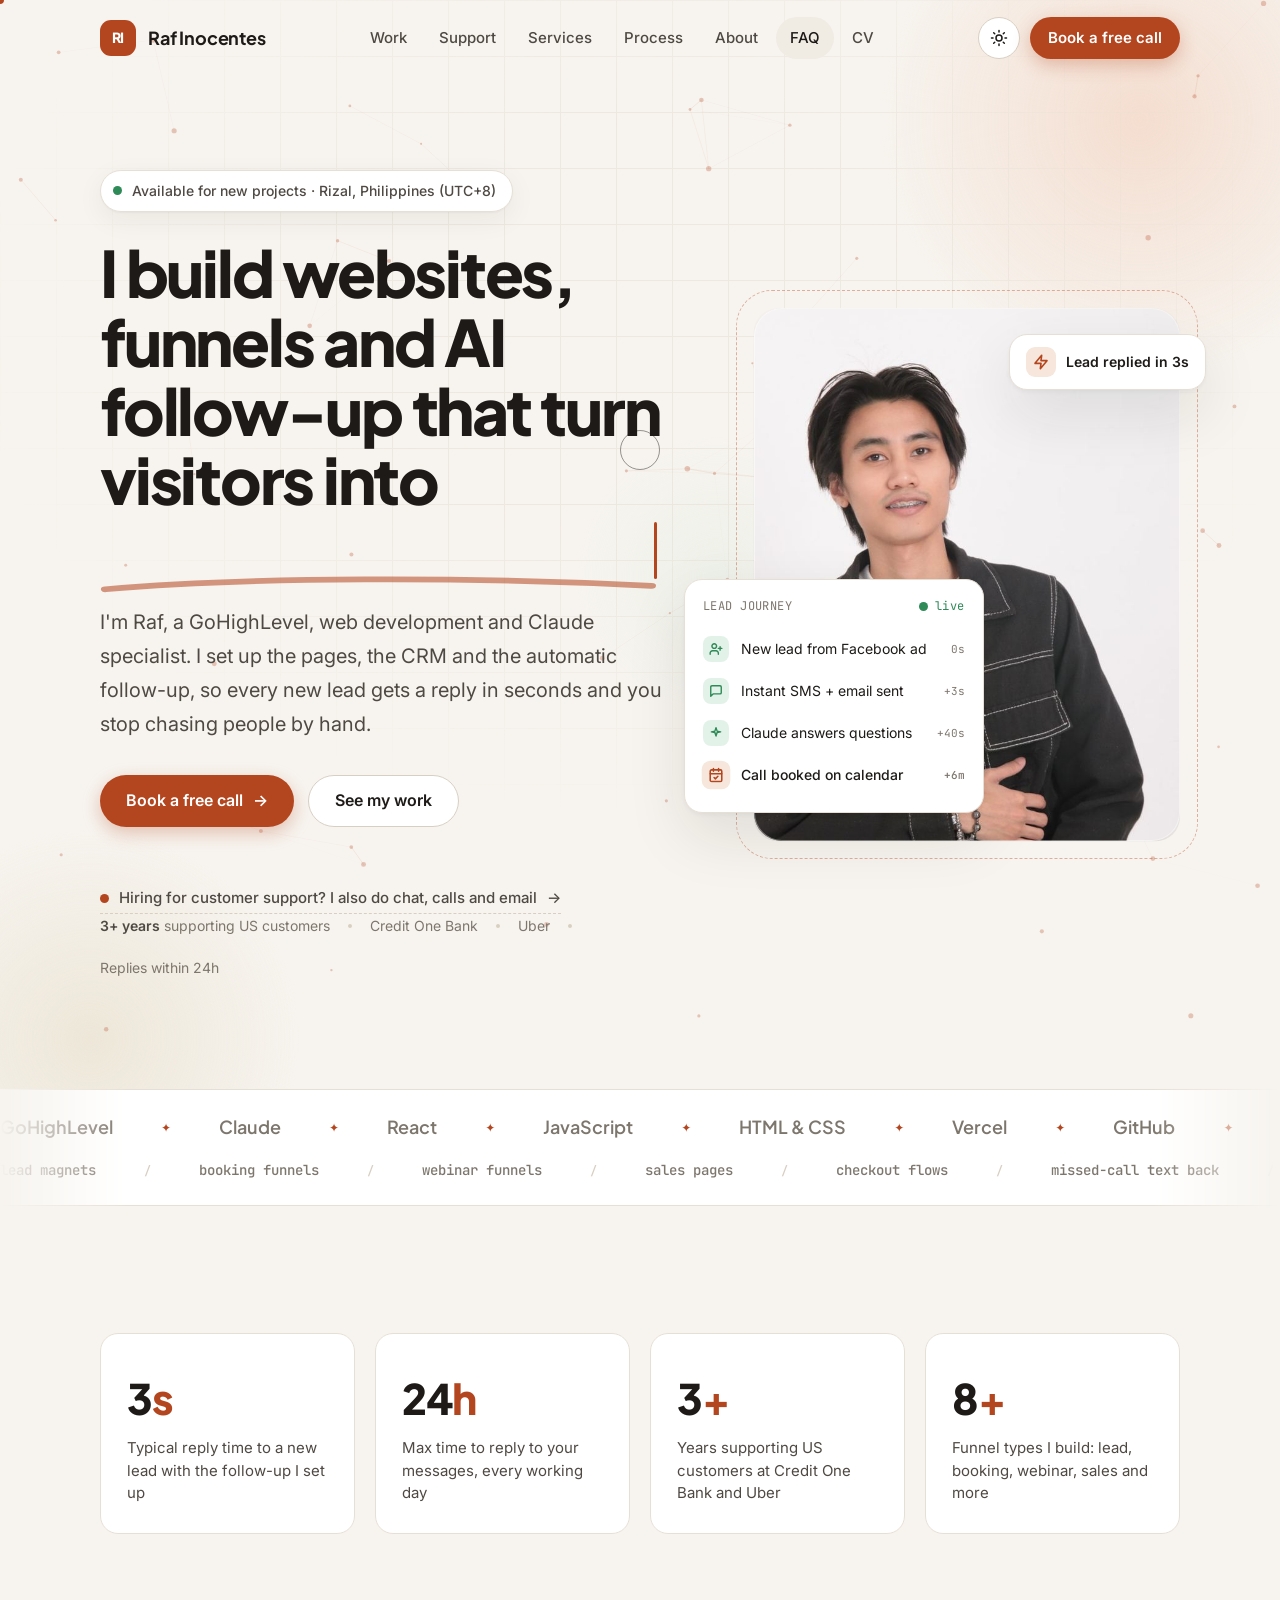
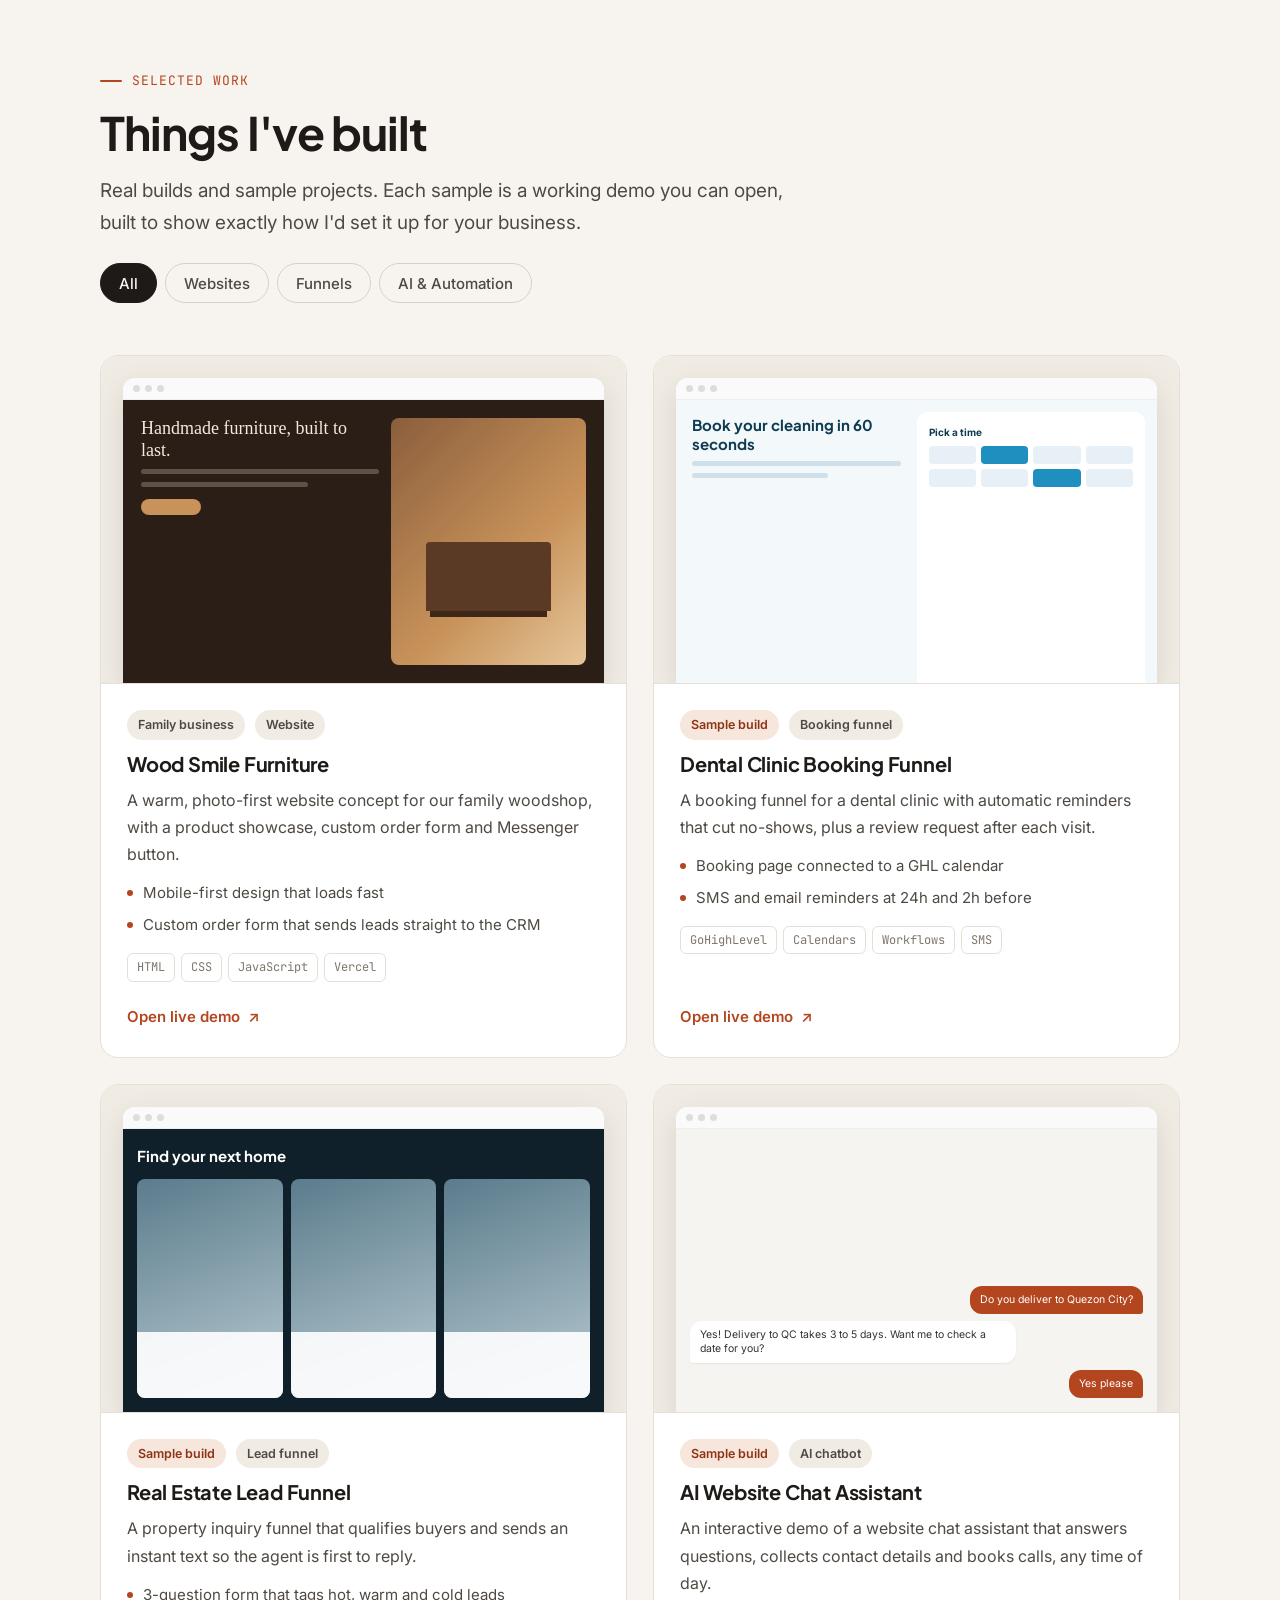
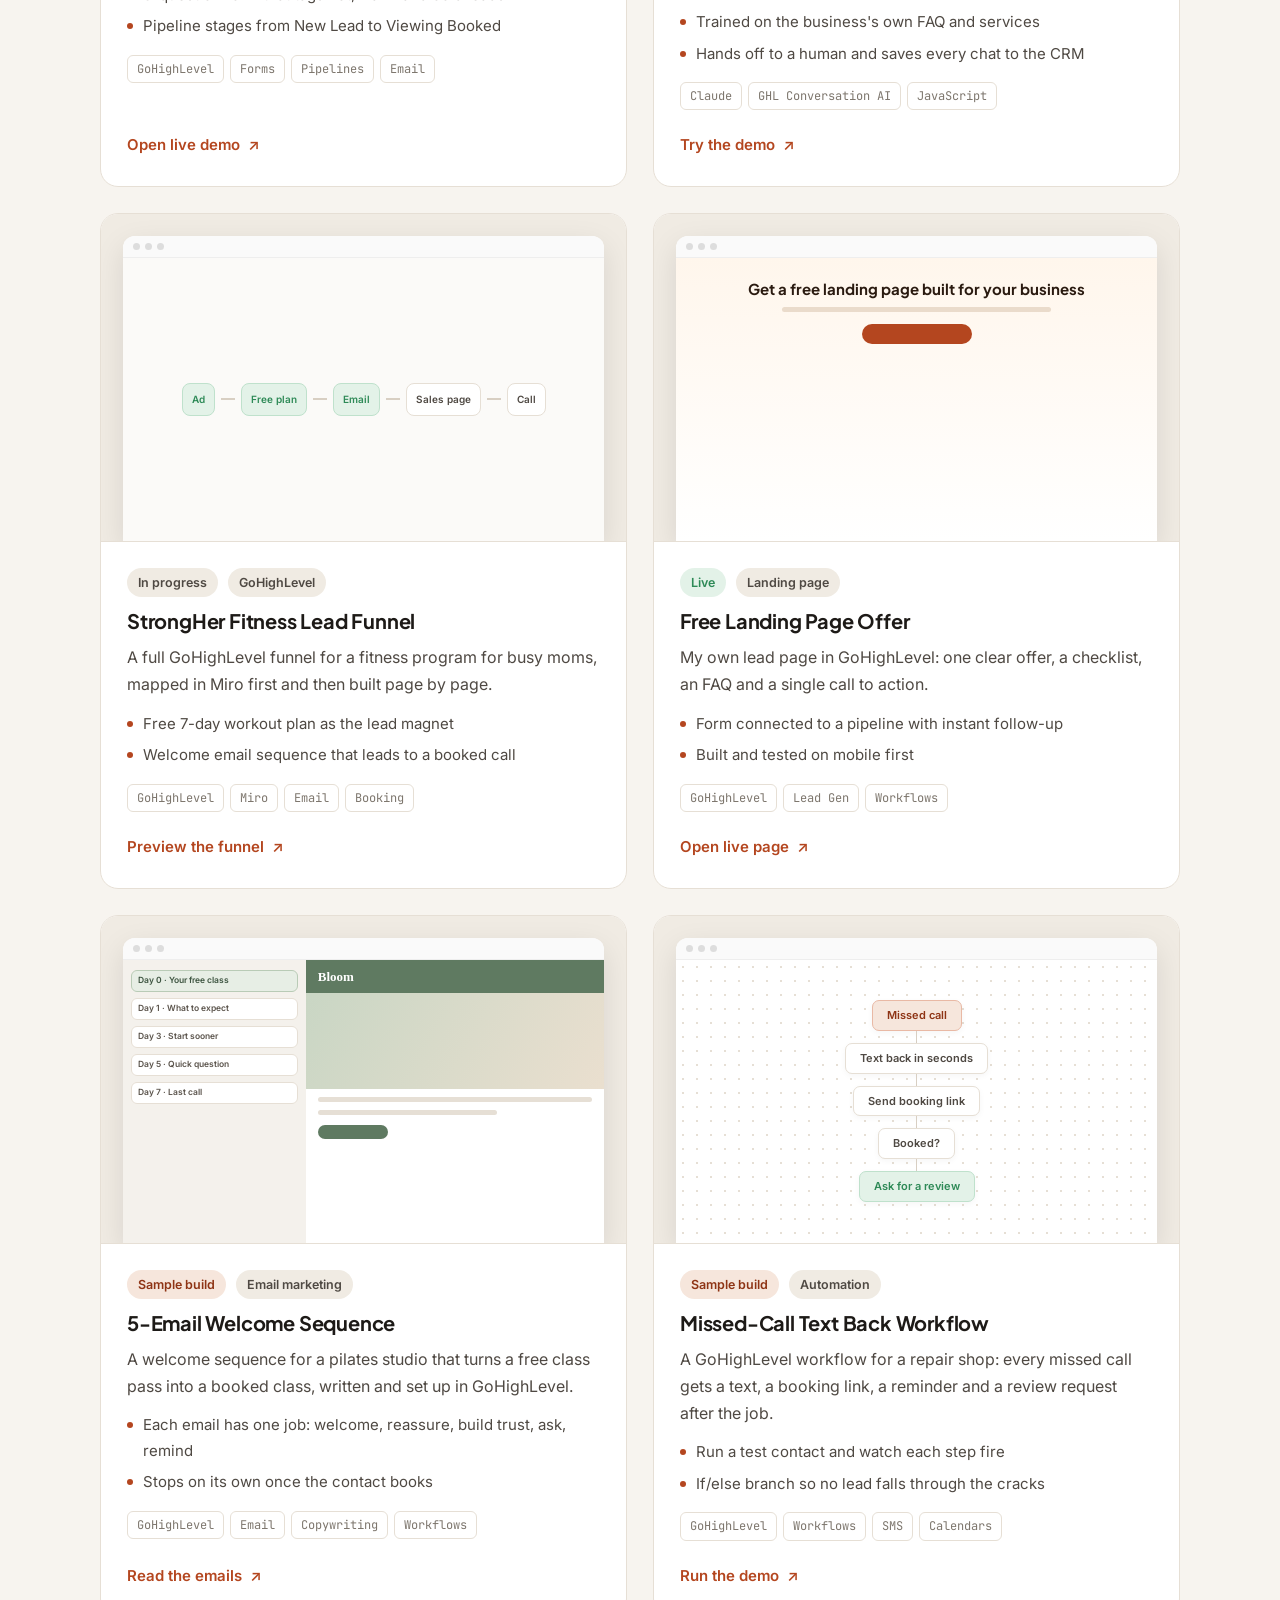
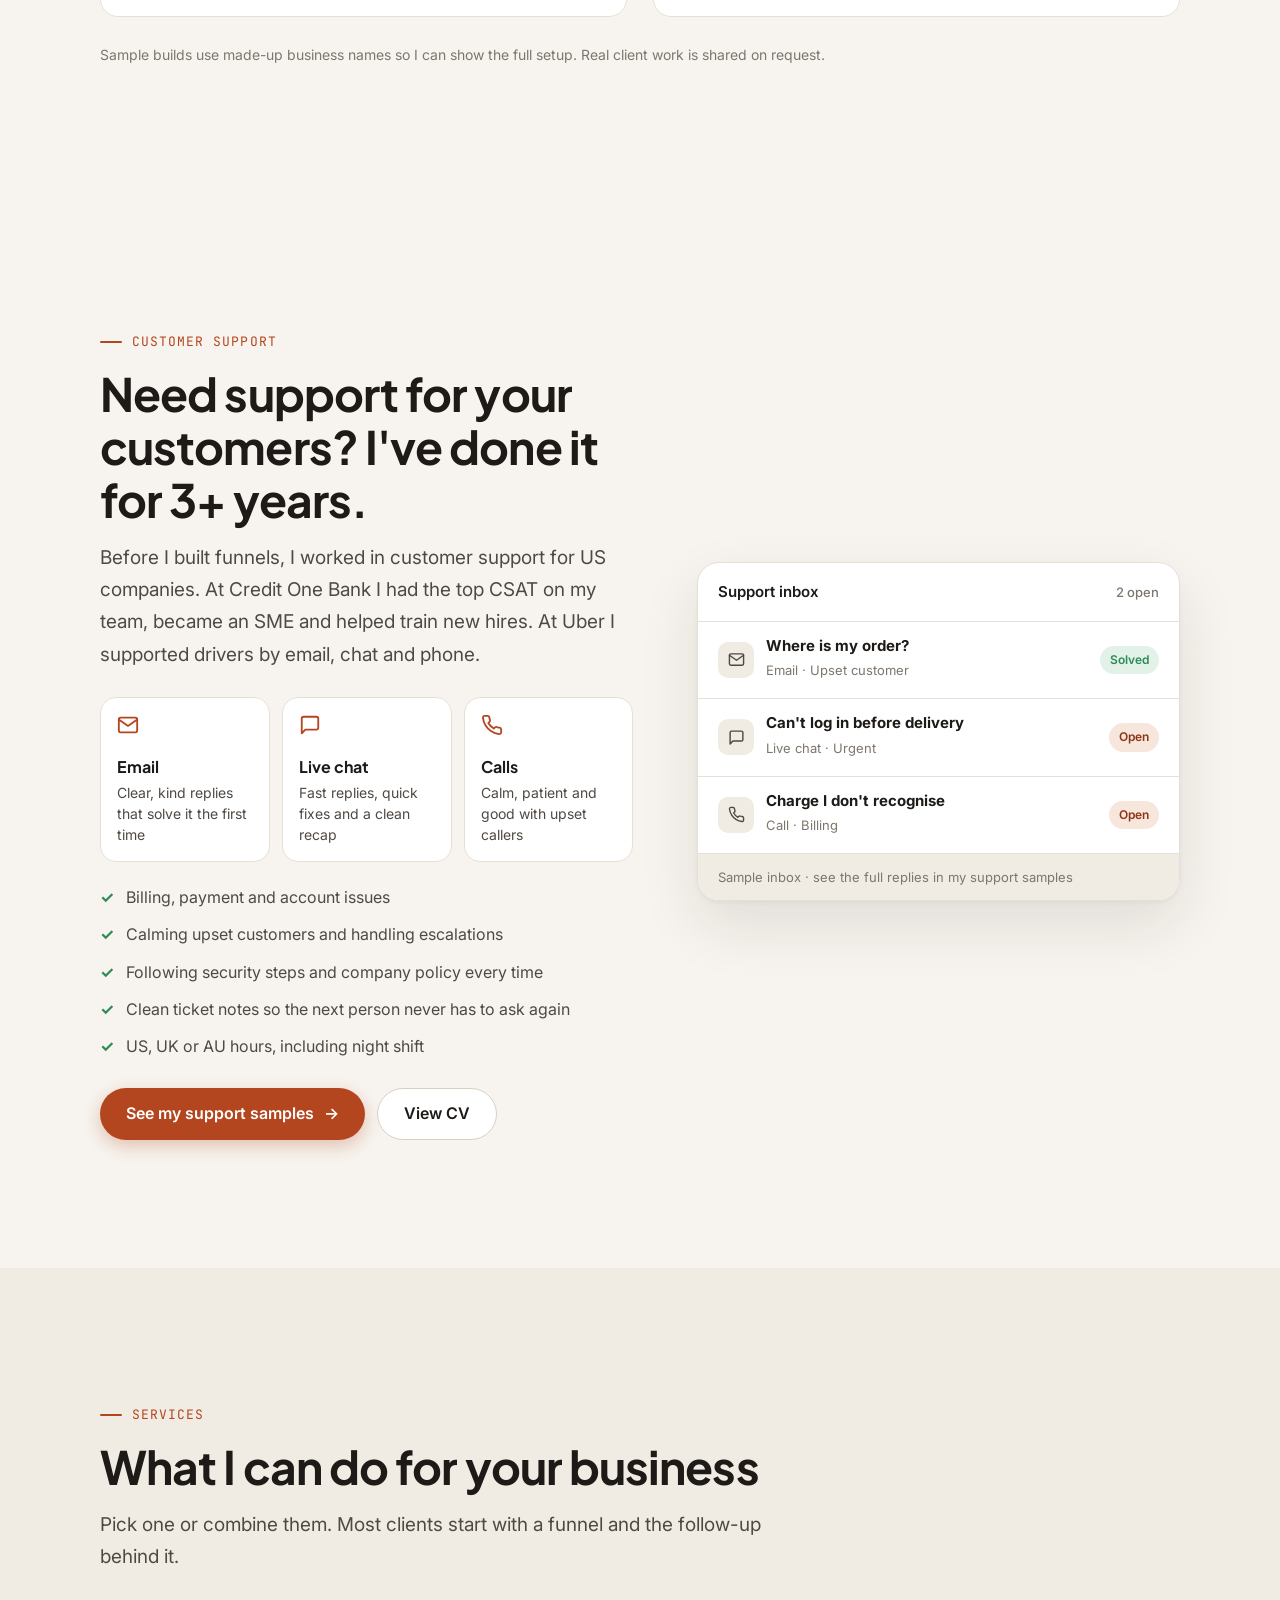
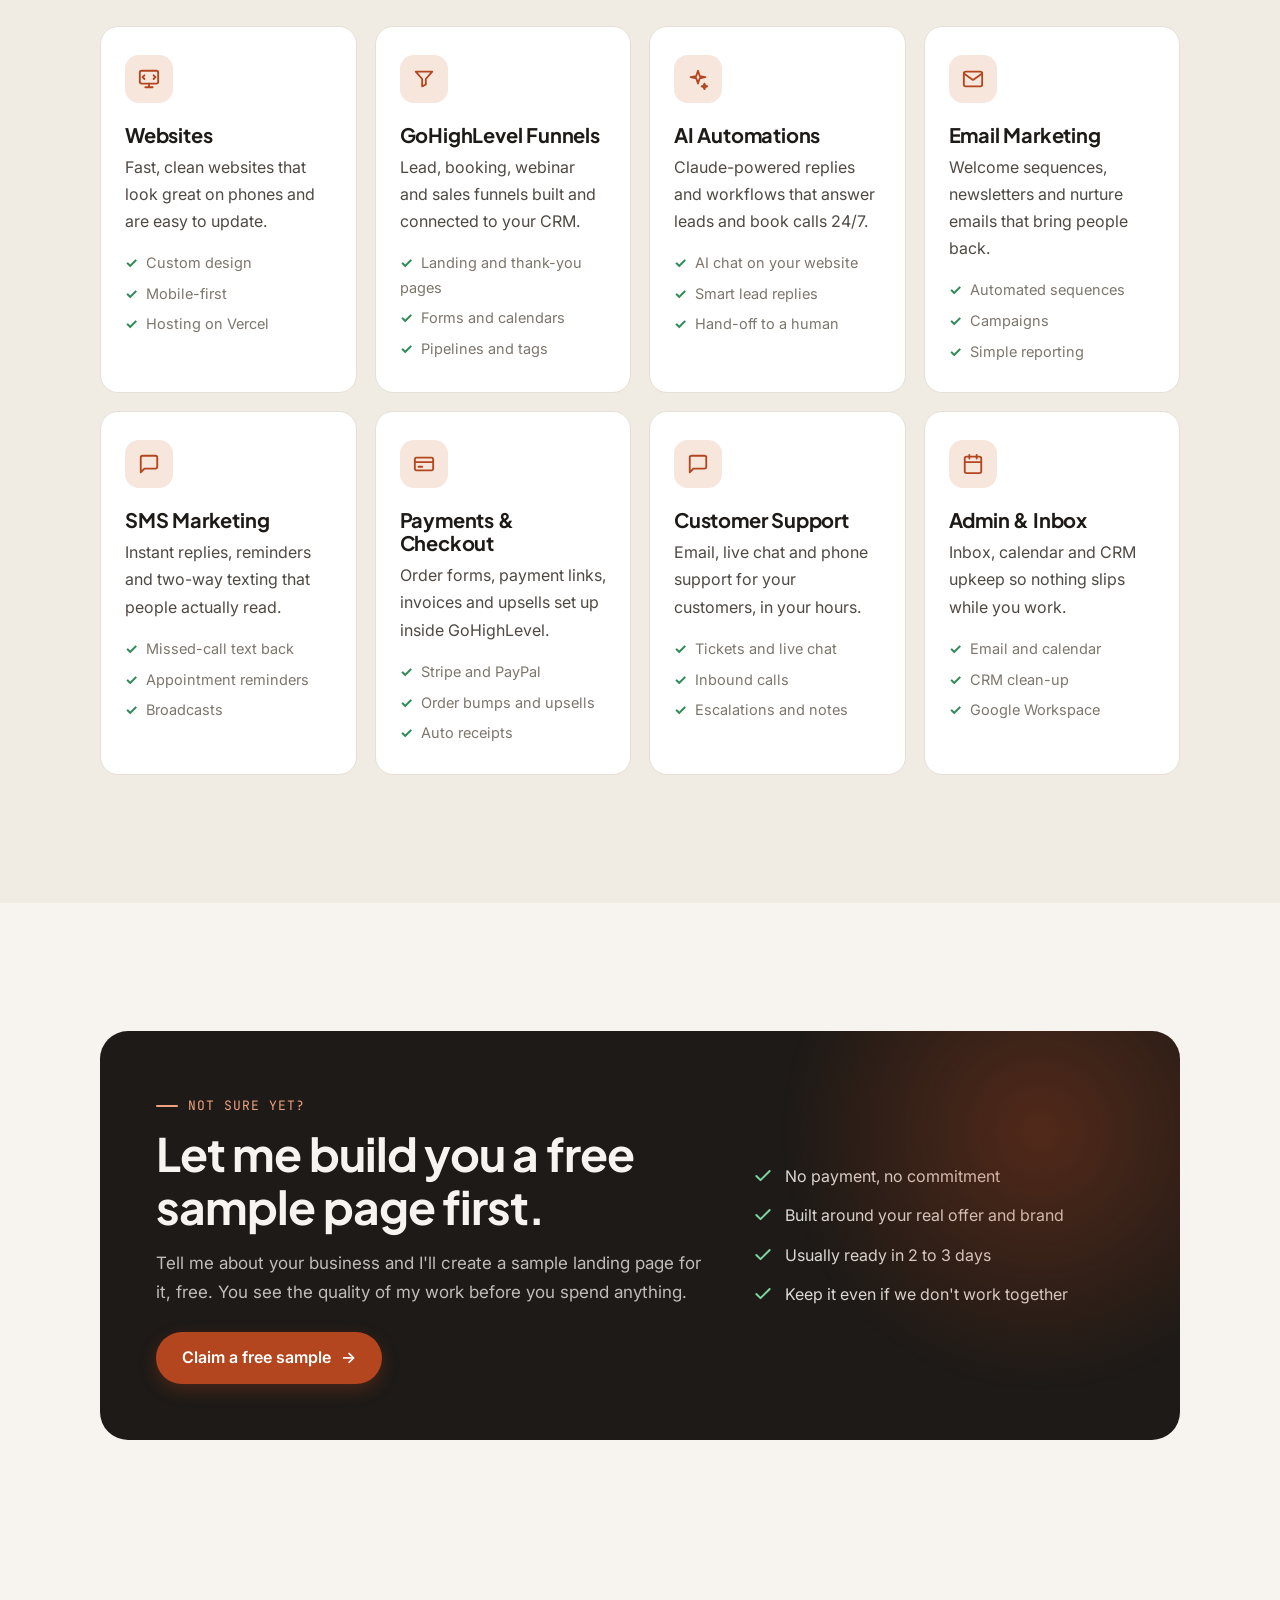
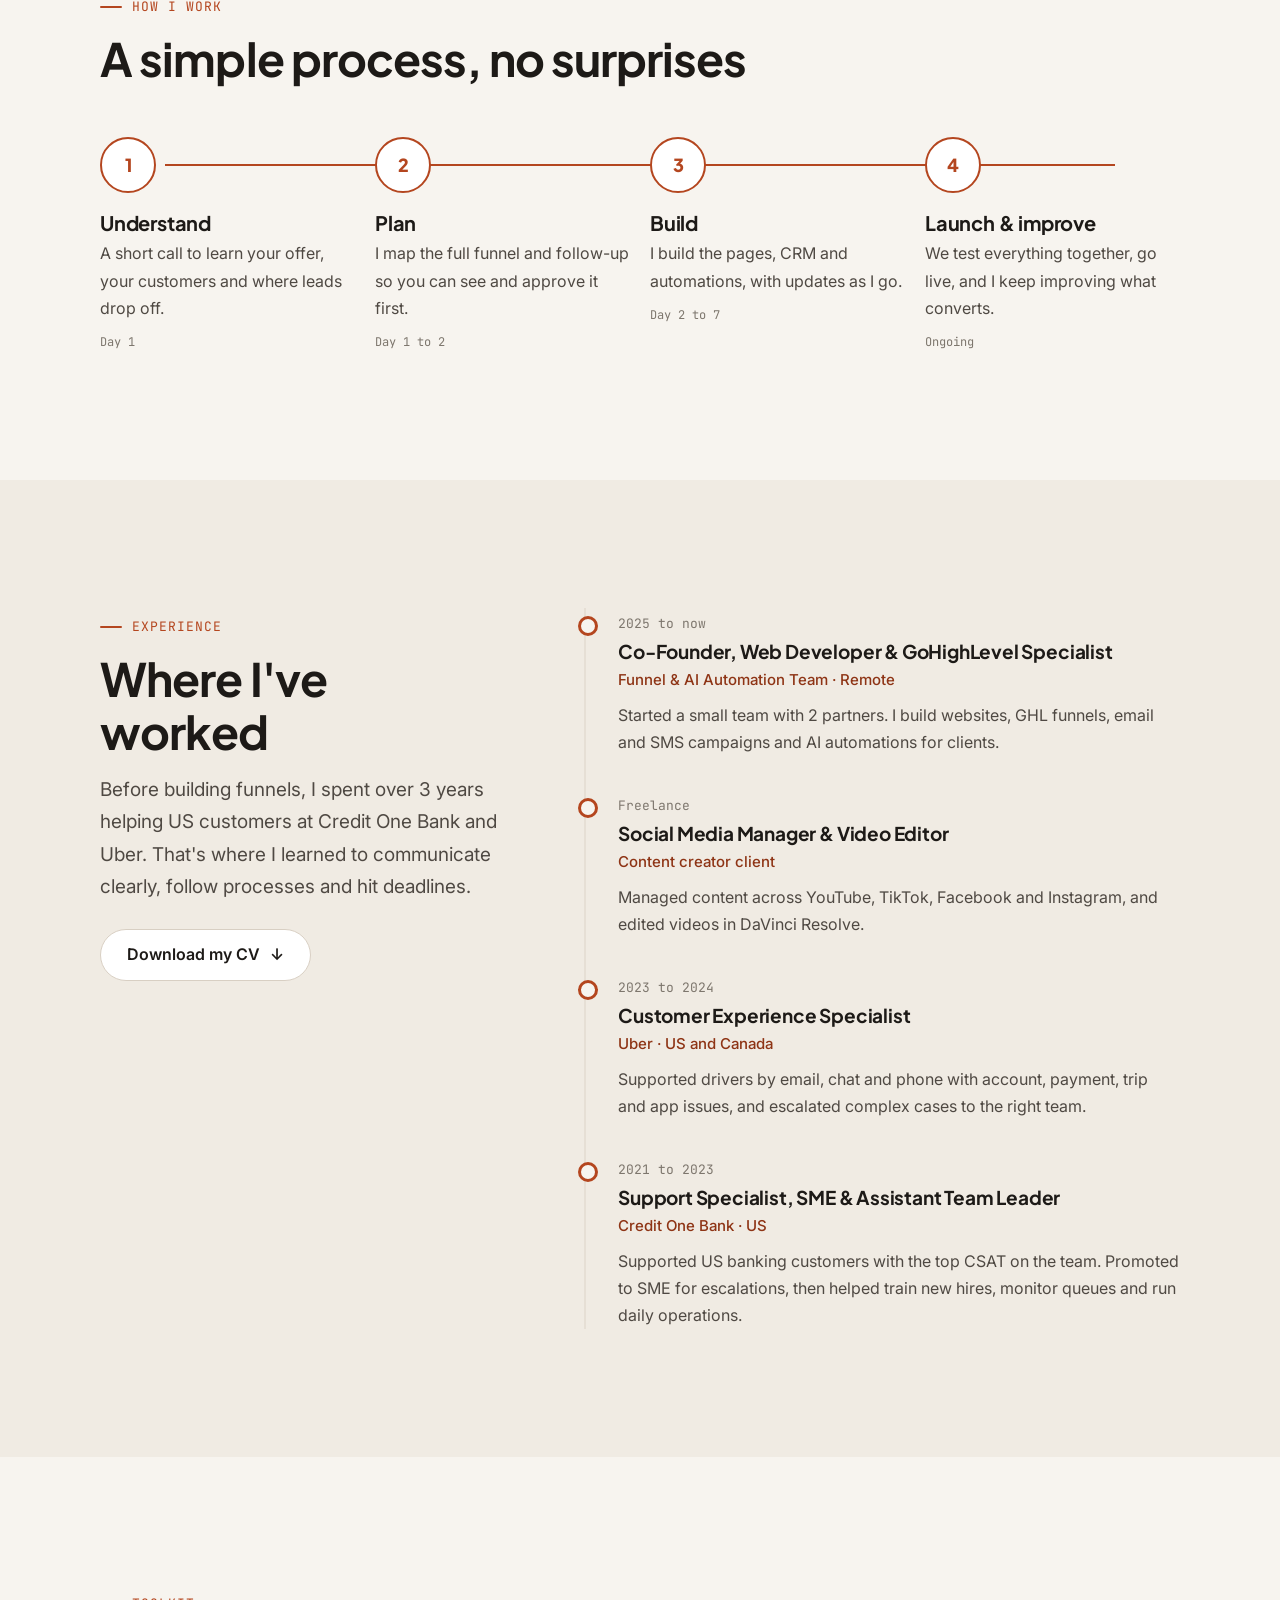
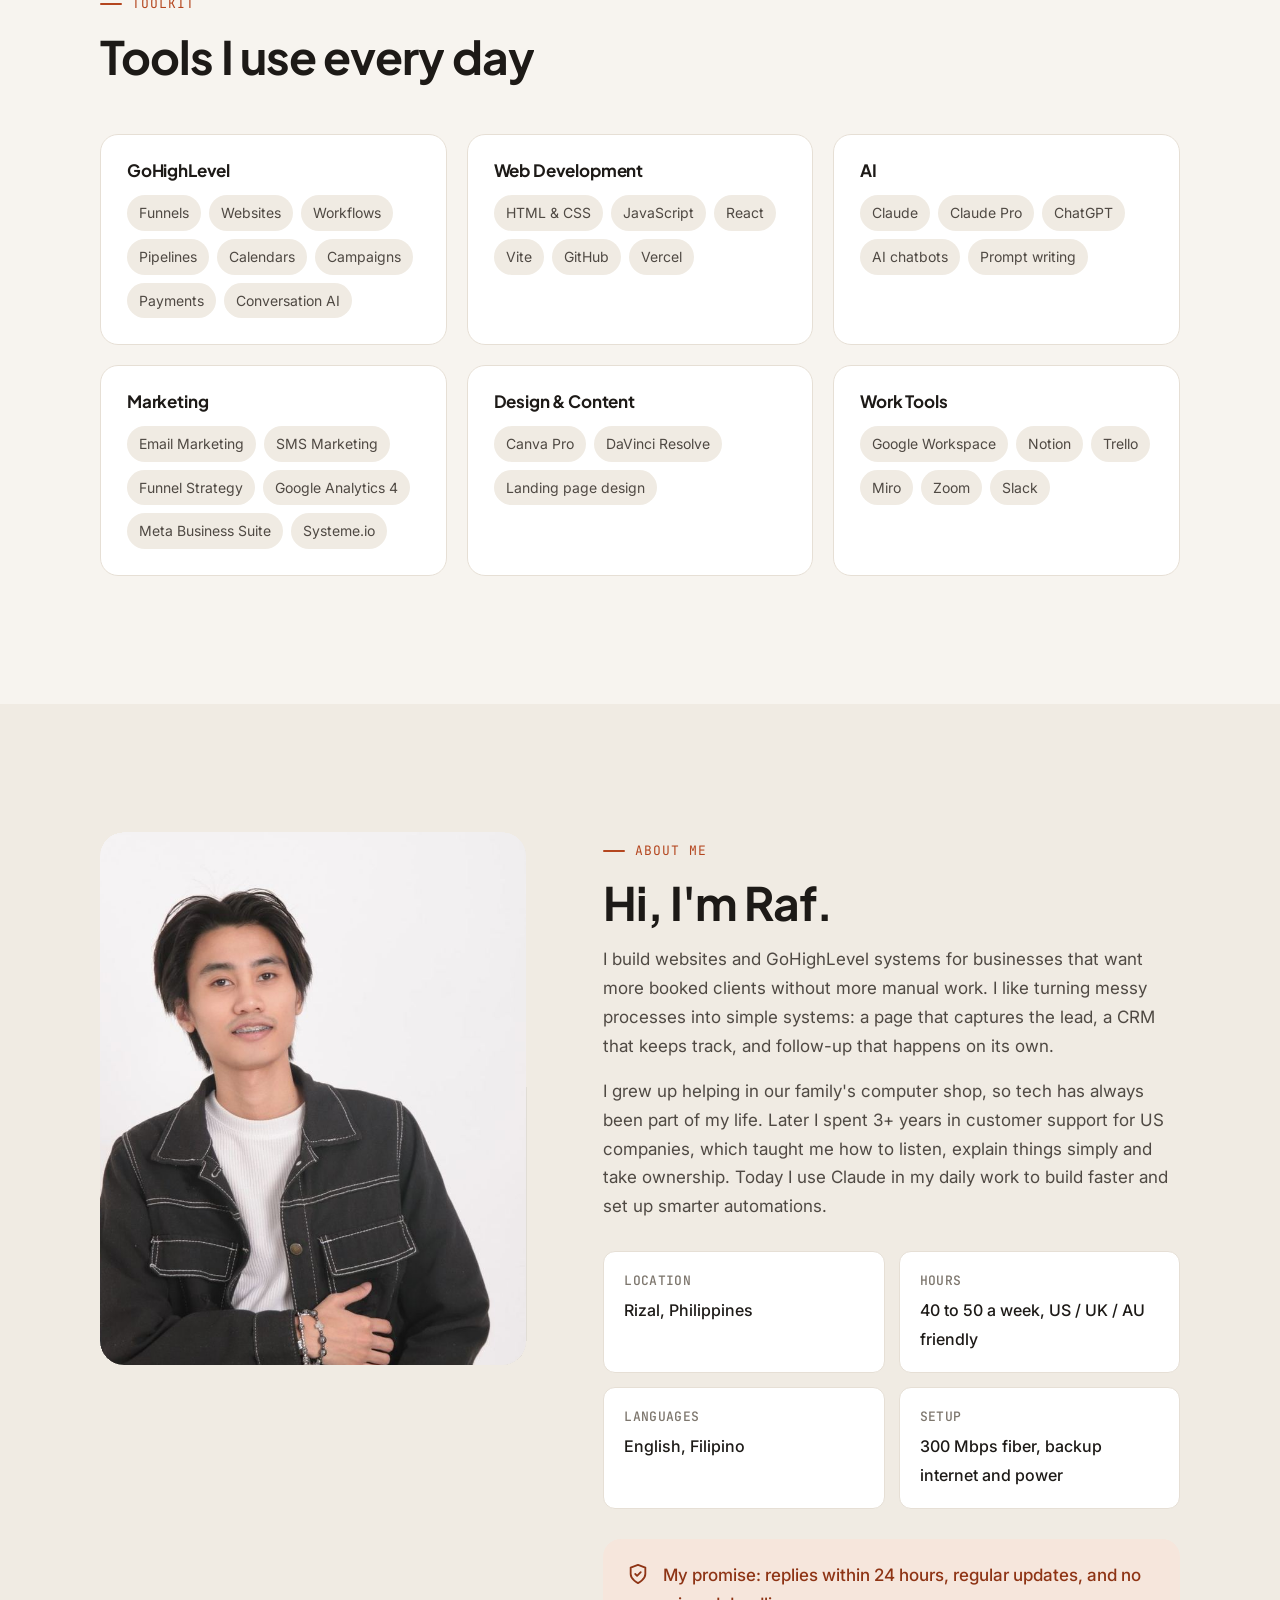
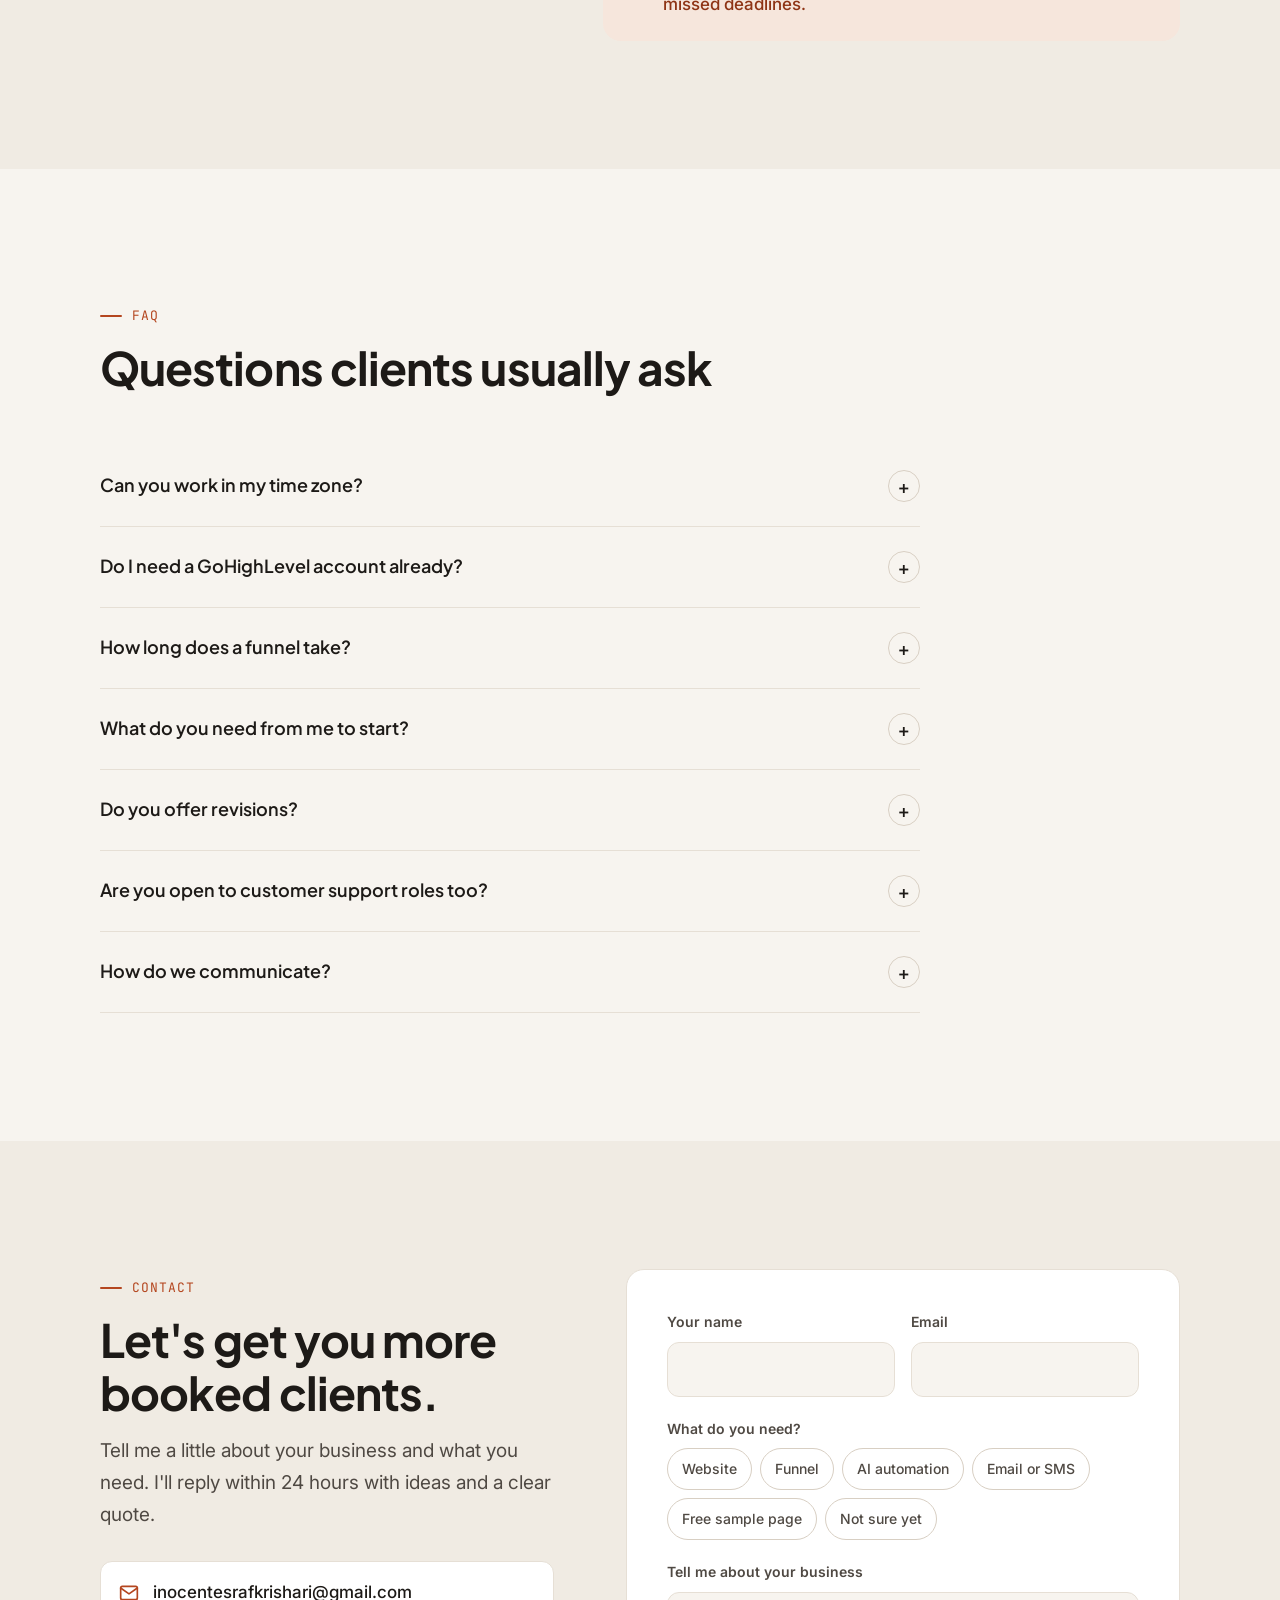
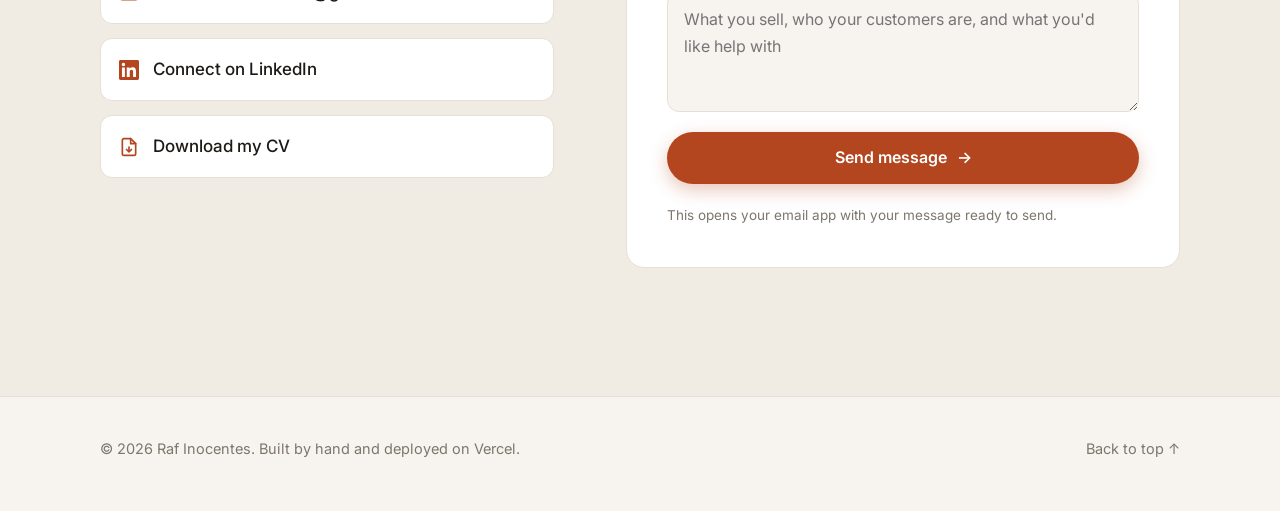
==== commit f62f32a9: "Add customer support section, 3 new sample builds, faster cursor New pages: support-samples.html, em" ====
--- a/index.html
+++ b/index.html
@@ -4,7 +4,7 @@
 <meta charset="utf-8">
 <meta name="viewport" content="width=device-width, initial-scale=1, viewport-fit=cover">
 <title>Raf Inocentes | GoHighLevel, Web Development &amp; Claude Specialist</title>
-<meta name="description" content="Raf Inocentes builds websites, GoHighLevel funnels and Claude-powered AI follow-up that turn visitors into booked clients. Based in the Philippines, working with businesses worldwide.">
+<meta name="description" content="Raf Inocentes builds websites, GoHighLevel funnels and Claude-powered AI follow-up that turn visitors into booked clients, and brings 3+ years of email, chat and phone customer support for US companies. Based in the Philippines.">
 <meta property="og:title" content="Raf Inocentes | GoHighLevel, Web Development & Claude Specialist">
 <meta property="og:description" content="Websites, GoHighLevel funnels and AI follow-up that turn visitors into booked clients.">
 <meta property="og:image" content="raf.jpg">
@@ -79,10 +79,10 @@
 /* Hero */
 .hero{padding:clamp(130px,16vw,170px) 0 clamp(70px,9vw,110px);position:relative;overflow:hidden}
 .blobs{position:absolute;inset:0;z-index:-1;pointer-events:none;overflow:hidden}
-.blob{position:absolute;border-radius:50%;filter:blur(70px);opacity:.55}
-.blob--1{width:520px;height:520px;background:#F3D4C2;top:-140px;right:-120px;animation:float1 18s ease-in-out infinite}
-.blob--2{width:420px;height:420px;background:#E9E1CF;bottom:-160px;left:-120px;animation:float2 22s ease-in-out infinite}
-.blob--3{width:280px;height:280px;background:#DCEBDD;top:40%;left:45%;opacity:.35;animation:float1 26s ease-in-out infinite reverse}
+.blob{position:absolute;border-radius:50%;opacity:.7;will-change:transform}
+.blob--1{width:520px;height:520px;background:radial-gradient(closest-side,#F3D4C2,rgba(243,212,194,0));top:-140px;right:-120px;animation:float1 18s ease-in-out infinite}
+.blob--2{width:420px;height:420px;background:radial-gradient(closest-side,#E9E1CF,rgba(233,225,207,0));bottom:-160px;left:-120px;animation:float2 22s ease-in-out infinite}
+.blob--3{width:280px;height:280px;background:radial-gradient(closest-side,#DCEBDD,rgba(220,235,221,0));top:40%;left:45%;opacity:.35;animation:float1 26s ease-in-out infinite reverse}
 [data-theme="dark"] .blob{opacity:.16}
 @keyframes float1{0%,100%{transform:translate(0,0) scale(1)}50%{transform:translate(-40px,30px) scale(1.06)}}
 @keyframes float2{0%,100%{transform:translate(0,0)}50%{transform:translate(50px,-30px)}}
@@ -157,7 +157,7 @@
 .proj.is-hidden{display:none}
 .proj__view{aspect-ratio:16/10;background:var(--bg-2);border-bottom:1px solid var(--line);position:relative;overflow:hidden}
 .proj__view .mock{position:absolute;inset:22px 22px 0;border-radius:12px 12px 0 0;background:var(--surface);box-shadow:0 10px 30px rgba(0,0,0,.10);overflow:hidden;transition:transform .7s var(--ease)}
-.proj:hover .mock{transform:translateY(-8px) scale(1.015)}
+.proj:hover .mock{transform:translateY(-8px) scale(1.015);transition:transform .25s var(--ease)}
 .proj__body{padding:26px 26px 28px;display:flex;flex-direction:column;gap:12px;flex:1}
 .proj__top{display:flex;align-items:center;gap:10px;flex-wrap:wrap}
 .tag{font-size:12.5px;font-weight:600;padding:4px 11px;border-radius:999px;background:var(--bg-2);color:var(--ink-2)}
@@ -209,8 +209,63 @@
 .m-lp .ln{height:5px;border-radius:3px;background:#EADBCB;margin:8px auto 0;width:60%}
 .m-lp .bt{width:110px;height:20px;border-radius:999px;background:#B4461F;margin:12px auto 0}
 
+
+/* Hero support link */
+.hire-cs{display:inline-flex;align-items:center;gap:10px;margin-top:18px;font-size:15px;font-weight:500;color:var(--ink-2);text-decoration:none;border-bottom:1px dashed var(--line-2);padding-bottom:2px;transition:color .25s,border-color .25s}
+.hire-cs:hover{color:var(--accent);border-color:var(--accent)}
+.hire-cs .arrow{transition:transform .3s var(--ease)}
+.hire-cs:hover .arrow{transform:translateX(4px)}
+.hire-cs .dot{background:var(--accent)}
+.hire-cs .dot::after{border-color:var(--accent)}
+
+/* Mock: email + workflow */
+.m-mail{height:calc(100% - 22px);display:grid;grid-template-columns:38% 1fr;background:#fff}
+.m-mail .l{background:#F4F1EC;padding:10px 8px;display:grid;gap:6px;align-content:start}
+.m-mail .l span{height:22px;border-radius:6px;background:#fff;border:1px solid #E6DFD5;display:flex;align-items:center;padding:0 6px;font-size:8.5px;font-weight:600;color:#5B544C;white-space:nowrap;overflow:hidden}
+.m-mail .l span.on{background:#E7EEE5;border-color:#B9CBB6;color:#3E5541}
+.m-mail .r{padding:0}
+.m-mail .hd{background:#5F7A61;color:#fff;font:600 13px/1 Georgia,serif;padding:10px 12px}
+.m-mail .im{height:34%;background:linear-gradient(120deg,#C9D6C4,#EADFCF)}
+.m-mail .ln{height:5px;border-radius:3px;background:#E6DFD5;margin:8px 12px 0}
+.m-mail .bt{width:70px;height:14px;border-radius:999px;background:#5F7A61;margin:10px 12px 0}
+.m-wf{height:calc(100% - 22px);background:#fff radial-gradient(circle,#E6DFD5 1px,transparent 1.2px) 0 0/14px 14px;display:flex;flex-direction:column;align-items:center;justify-content:center;gap:0;padding:8px}
+.m-wf .n{font-size:11px;font-weight:600;color:#4F4943;background:#fff;border:1px solid #E6DFD5;border-radius:7px;padding:5px 14px;white-space:nowrap;box-shadow:0 2px 6px rgba(0,0,0,.04)}
+.m-wf .n.t{border-color:#E9B9A5;background:#F6E6DC;color:#8E3415}
+.m-wf .n.g{border-color:#BFE1CC;background:#E3F2E8;color:#2E8A57}
+.m-wf i{width:1.5px;height:12px;background:#D8CFC3}
+
+/* Support section */
+.support{display:grid;grid-template-columns:1.05fr .95fr;gap:clamp(32px,5vw,64px);align-items:center}
+.support>*{min-width:0}
+.chan{display:grid;grid-template-columns:repeat(3,1fr);gap:12px;margin:26px 0 22px}
+.chan div{background:var(--surface);border:1px solid var(--line);border-radius:16px;padding:16px;transition:transform .35s var(--ease),border-color .3s}
+.chan div:hover{transform:translateY(-3px);border-color:var(--line-2)}
+.chan svg{width:22px;height:22px;color:var(--accent)}
+.chan b{display:block;font-family:var(--f-display);font-size:16px;margin-top:8px}
+.chan span{font-size:14px;color:var(--ink-2);line-height:1.5;display:block;margin-top:2px}
+.cs-list{list-style:none;display:grid;gap:10px;margin-bottom:28px}
+.cs-list li{display:flex;gap:12px;color:var(--ink-2);font-size:16px}
+.cs-list li::before{content:"✓";color:var(--ok);font-weight:700}
+.cs-ctas{display:flex;gap:12px;flex-wrap:wrap}
+.inbox{background:var(--surface);border:1px solid var(--line);border-radius:22px;box-shadow:var(--shadow-lg);overflow:hidden}
+.inbox__hd{display:flex;justify-content:space-between;align-items:center;padding:16px 20px;border-bottom:1px solid var(--line);font-weight:600;font-size:15px}
+.inbox__hd small{font-weight:500;color:var(--muted);font-size:13px}
+.tk{display:grid;grid-template-columns:36px 1fr auto;gap:12px;align-items:center;padding:14px 20px;border-bottom:1px solid var(--line);transition:background .4s}
+.tk:last-child{border-bottom:0}
+.tk.is-act{background:color-mix(in srgb,var(--accent) 6%,transparent)}
+.tk__ic{width:36px;height:36px;border-radius:10px;display:grid;place-items:center;background:var(--bg-2);color:var(--ink-2)}
+.tk__ic svg{width:17px;height:17px}
+.tk b{display:block;font-size:15px;line-height:1.3}
+.tk small{font-size:13px;color:var(--muted)}
+.st{font-size:12px;font-weight:600;padding:4px 10px;border-radius:999px;background:var(--accent-soft);color:var(--accent-ink);transition:all .35s var(--ease);white-space:nowrap}
+.st.ok{background:var(--ok-soft);color:var(--ok)}
+.inbox__ft{padding:12px 20px;font-size:13px;color:var(--muted);background:var(--bg-2)}
+@media (max-width:1020px){.support{grid-template-columns:1fr}}
+@media (max-width:600px){.chan{grid-template-columns:1fr}}
+
 /* Services */
-.services{display:grid;grid-template-columns:repeat(3,1fr);gap:20px}
+.services{display:grid;grid-template-columns:repeat(4,1fr);gap:18px}
+.svc{padding:28px 24px!important}
 .svc{padding:30px 28px}
 .svc__ic{width:48px;height:48px;border-radius:14px;background:var(--accent-soft);color:var(--accent);display:grid;place-items:center;margin-bottom:20px;transition:transform .5s var(--ease)}
 .svc:hover .svc__ic{transform:rotate(-8deg) scale(1.08)}
@@ -228,7 +283,7 @@
 .offer li{display:flex;gap:12px;align-items:flex-start;font-size:16px;color:color-mix(in srgb,var(--bg) 88%,transparent)}
 .offer li svg{width:20px;height:20px;color:#7FD3A1;flex:none;margin-top:3px}
 .offer .btn--primary{margin-top:26px}
-.offer__glow{position:absolute;width:420px;height:420px;border-radius:50%;background:var(--accent);filter:blur(120px);opacity:.35;right:-120px;top:-160px;pointer-events:none}
+.offer__glow{position:absolute;width:520px;height:520px;border-radius:50%;background:radial-gradient(closest-side,var(--accent),transparent);opacity:.35;right:-120px;top:-160px;pointer-events:none}
 
 /* Process */
 .process{display:grid;grid-template-columns:repeat(4,1fr);gap:20px;position:relative}
@@ -320,18 +375,20 @@
 .rv.is-in{opacity:1;transform:none}
 
 /* Cursor */
-.cur-dot,.cur-ring{position:fixed;top:0;left:0;pointer-events:none;z-index:9999;border-radius:50%;opacity:0;transition:opacity .3s}
-.cur-dot{width:8px;height:8px;background:var(--accent);margin:-4px 0 0 -4px}
-.cur-ring{width:38px;height:38px;margin:-19px 0 0 -19px;border:1.5px solid color-mix(in srgb,var(--ink) 45%,transparent);display:grid;place-items:center;transition:opacity .3s,width .35s var(--ease),height .35s var(--ease),margin .35s var(--ease),background .35s,border-color .35s}
-.cur-ring span{font-size:12px;font-weight:600;color:#fff;opacity:0;transition:opacity .2s;font-family:var(--f-body)}
+.cur-dot,.cur-ring{position:fixed;top:0;left:0;pointer-events:none;z-index:9999;opacity:0;transition:opacity .2s;will-change:transform;contain:layout style}
+.cur-dot{width:8px;height:8px;margin:-4px 0 0 -4px;border-radius:50%;background:var(--accent)}
+.cur-ring{width:40px;height:40px;margin:-20px 0 0 -20px;display:grid;place-items:center}
+.cur-ring b{position:absolute;inset:0;border-radius:50%;border:1.5px solid color-mix(in srgb,var(--ink) 45%,transparent);transition:transform .25s var(--ease),background .25s,border-color .25s}
+.cur-ring span{position:relative;font-size:12px;font-weight:600;color:#fff;opacity:0;transform:scale(.6);transition:opacity .2s,transform .25s var(--ease);font-family:var(--f-body)}
 .has-cursor .cur-dot,.has-cursor .cur-ring{opacity:1}
 .has-cursor,.has-cursor a,.has-cursor button,.has-cursor label{cursor:none}
 .has-cursor input,.has-cursor textarea,.has-cursor select{cursor:text}
-.cur-ring.is-hover{width:58px;height:58px;margin:-29px 0 0 -29px;border-color:var(--accent);background:color-mix(in srgb,var(--accent) 10%,transparent)}
-.cur-ring.is-view{width:84px;height:84px;margin:-42px 0 0 -42px;background:var(--accent);border-color:var(--accent)}
-.cur-ring.is-view span{opacity:1}
-.cur-ring.is-text{width:4px;height:28px;margin:-14px 0 0 -2px;border-radius:2px;border-color:var(--accent);background:var(--accent)}
-.cur-dot.is-hide{opacity:0!important}
+.cur-ring.is-hover b{transform:scale(1.45);border-color:var(--accent);background:color-mix(in srgb,var(--accent) 10%,transparent)}
+.cur-ring.is-view b{transform:scale(2.1);background:var(--accent);border-color:var(--accent)}
+.cur-ring.is-view span{opacity:1;transform:none}
+.cur-ring.is-down b{transform:scale(.8)}
+.cur-ring.is-hover.is-down b{transform:scale(1.25)}
+.has-cursor .cur-ring.is-text,.cur-dot.is-hide{opacity:0!important}
 .cursor-off .cur-dot,.cursor-off .cur-ring{opacity:0!important}
 
 /* Toast */
@@ -427,7 +484,7 @@
 </head>
 <body>
 <div class="progress" aria-hidden="true"></div>
-<div class="cur-ring" aria-hidden="true"><span>View</span></div>
+<div class="cur-ring" aria-hidden="true"><b></b><span>View</span></div>
 <div class="cur-dot" aria-hidden="true"></div>
 
 <header class="nav" id="nav">
@@ -435,6 +492,7 @@
     <a href="#top" class="brand" aria-label="Raf Inocentes, home"><span class="brand__mark">RI</span>Raf Inocentes</a>
     <nav class="nav__links" id="navLinks" aria-label="Main">
       <a class="lnk" href="#work">Work</a>
+      <a class="lnk" href="#support">Support</a>
       <a class="lnk" href="#services">Services</a>
       <a class="lnk" href="#process">Process</a>
       <a class="lnk" href="#about">About</a>
@@ -471,6 +529,7 @@
         <a href="#contact" class="btn btn--primary magnet">Book a free call <span class="arrow">&rarr;</span></a>
         <a href="#work" class="btn btn--ghost magnet">See my work</a>
       </div>
+      <a class="hire-cs rv" style="--d:5" href="#support"><span class="dot"></span>Hiring for customer support? I also do chat, calls and email <span class="arrow">&rarr;</span></a>
       <div class="trust rv" style="--d:5">
         <span><b>3+ years</b> supporting US customers</span><span class="sep"></span>
         <span>Credit One Bank</span><span class="sep"></span><span>Uber</span><span class="sep"></span><span>Replies within 24h</span>
@@ -598,8 +657,65 @@
           <span class="proj__link">Open live page <span class="arrow">&#8599;</span></span>
         </div>
       </a>
+
+      <a class="card proj rv" data-c="funnel" href="email-sequence.html" data-cursor="view">
+        <div class="proj__view"><div class="mock"><div class="m-bar"><i></i><i></i><i></i></div><div class="m-mail"><div class="l"><span class="on">Day 0 · Your free class</span><span>Day 1 · What to expect</span><span>Day 3 · Start sooner</span><span>Day 5 · Quick question</span><span>Day 7 · Last call</span></div><div class="r"><div class="hd">Bloom</div><div class="im"></div><div class="ln"></div><div class="ln" style="width:60%"></div><div class="bt"></div></div></div></div></div>
+        <div class="proj__body">
+          <div class="proj__top"><span class="tag tag--sample">Sample build</span><span class="tag">Email marketing</span></div>
+          <h3>5-Email Welcome Sequence</h3>
+          <p>A welcome sequence for a pilates studio that turns a free class pass into a booked class, written and set up in GoHighLevel.</p>
+          <ul><li>Each email has one job: welcome, reassure, build trust, ask, remind</li><li>Stops on its own once the contact books</li></ul>
+          <div class="tools"><span>GoHighLevel</span><span>Email</span><span>Copywriting</span><span>Workflows</span></div>
+          <span class="proj__link">Read the emails <span class="arrow">&#8599;</span></span>
+        </div>
+      </a>
+
+      <a class="card proj rv" style="--d:1" data-c="ai funnel" href="workflow-map.html" data-cursor="view">
+        <div class="proj__view"><div class="mock"><div class="m-bar"><i></i><i></i><i></i></div><div class="m-wf"><span class="n t">Missed call</span><i></i><span class="n">Text back in seconds</span><i></i><span class="n">Send booking link</span><i></i><span class="n">Booked?</span><i></i><span class="n g">Ask for a review</span></div></div></div>
+        <div class="proj__body">
+          <div class="proj__top"><span class="tag tag--sample">Sample build</span><span class="tag">Automation</span></div>
+          <h3>Missed-Call Text Back Workflow</h3>
+          <p>A GoHighLevel workflow for a repair shop: every missed call gets a text, a booking link, a reminder and a review request after the job.</p>
+          <ul><li>Run a test contact and watch each step fire</li><li>If/else branch so no lead falls through the cracks</li></ul>
+          <div class="tools"><span>GoHighLevel</span><span>Workflows</span><span>SMS</span><span>Calendars</span></div>
+          <span class="proj__link">Run the demo <span class="arrow">&#8599;</span></span>
+        </div>
+      </a>
     </div>
     <p class="note rv">Sample builds use made-up business names so I can show the full setup. Real client work is shared on request.</p>
+  </div>
+</section>
+
+<section class="section" id="support">
+  <div class="container support">
+    <div>
+      <span class="eyebrow rv">Customer support</span>
+      <h2 class="rv" style="--d:1">Need support for your customers? I've done it for 3+ years.</h2>
+      <p class="lead rv" style="--d:2">Before I built funnels, I worked in customer support for US companies. At Credit One Bank I had the top CSAT on my team, became an SME and helped train new hires. At Uber I supported drivers by email, chat and phone.</p>
+      <div class="chan rv" style="--d:2">
+        <div><svg viewBox="0 0 24 24" fill="none" stroke="currentColor" stroke-width="2" stroke-linecap="round" stroke-linejoin="round"><rect x="2" y="4" width="20" height="16" rx="2"/><path d="m22 6-10 7L2 6"/></svg><b>Email</b><span>Clear, kind replies that solve it the first time</span></div>
+        <div><svg viewBox="0 0 24 24" fill="none" stroke="currentColor" stroke-width="2" stroke-linecap="round" stroke-linejoin="round"><path d="M21 15a2 2 0 0 1-2 2H7l-4 4V5a2 2 0 0 1 2-2h14a2 2 0 0 1 2 2z"/></svg><b>Live chat</b><span>Fast replies, quick fixes and a clean recap</span></div>
+        <div><svg viewBox="0 0 24 24" fill="none" stroke="currentColor" stroke-width="2" stroke-linecap="round" stroke-linejoin="round"><path d="M22 16.9v3a2 2 0 0 1-2.2 2 19.8 19.8 0 0 1-8.6-3.1 19.5 19.5 0 0 1-6-6A19.8 19.8 0 0 1 2.1 4.2 2 2 0 0 1 4.1 2h3a2 2 0 0 1 2 1.7c.1 1 .4 1.9.7 2.8a2 2 0 0 1-.5 2.1L8 9.9a16 16 0 0 0 6 6l1.3-1.3a2 2 0 0 1 2.1-.4c.9.3 1.8.6 2.8.7a2 2 0 0 1 1.7 2z"/></svg><b>Calls</b><span>Calm, patient and good with upset callers</span></div>
+      </div>
+      <ul class="cs-list rv" style="--d:3">
+        <li>Billing, payment and account issues</li>
+        <li>Calming upset customers and handling escalations</li>
+        <li>Following security steps and company policy every time</li>
+        <li>Clean ticket notes so the next person never has to ask again</li>
+        <li>US, UK or AU hours, including night shift</li>
+      </ul>
+      <div class="cs-ctas rv" style="--d:4">
+        <a href="support-samples.html" class="btn btn--primary magnet" data-cursor="view">See my support samples <span class="arrow">&rarr;</span></a>
+        <a href="Raf-Inocentes-CV.pdf" class="btn btn--ghost magnet" target="_blank" rel="noopener">View CV</a>
+      </div>
+    </div>
+    <div class="inbox rv" style="--d:2" aria-hidden="true">
+      <div class="inbox__hd">Support inbox <small id="tkCount">3 open</small></div>
+      <div class="tk"><span class="tk__ic"><svg viewBox="0 0 24 24" fill="none" stroke="currentColor" stroke-width="2" stroke-linecap="round" stroke-linejoin="round"><rect x="2" y="4" width="20" height="16" rx="2"/><path d="m22 6-10 7L2 6"/></svg></span><span><b>Where is my order?</b><small>Email · Upset customer</small></span><span class="st">Open</span></div>
+      <div class="tk"><span class="tk__ic"><svg viewBox="0 0 24 24" fill="none" stroke="currentColor" stroke-width="2" stroke-linecap="round" stroke-linejoin="round"><path d="M21 15a2 2 0 0 1-2 2H7l-4 4V5a2 2 0 0 1 2-2h14a2 2 0 0 1 2 2z"/></svg></span><span><b>Can't log in before delivery</b><small>Live chat · Urgent</small></span><span class="st">Open</span></div>
+      <div class="tk"><span class="tk__ic"><svg viewBox="0 0 24 24" fill="none" stroke="currentColor" stroke-width="2" stroke-linecap="round" stroke-linejoin="round"><path d="M22 16.9v3a2 2 0 0 1-2.2 2 19.8 19.8 0 0 1-8.6-3.1 19.5 19.5 0 0 1-6-6A19.8 19.8 0 0 1 2.1 4.2 2 2 0 0 1 4.1 2h3a2 2 0 0 1 2 1.7c.1 1 .4 1.9.7 2.8a2 2 0 0 1-.5 2.1L8 9.9a16 16 0 0 0 6 6l1.3-1.3a2 2 0 0 1 2.1-.4c.9.3 1.8.6 2.8.7a2 2 0 0 1 1.7 2z"/></svg></span><span><b>Charge I don't recognise</b><small>Call · Billing</small></span><span class="st">Open</span></div>
+      <div class="inbox__ft">Sample inbox · see the full replies in my support samples</div>
+    </div>
   </div>
 </section>
 
@@ -617,6 +733,8 @@
       <div class="card svc rv"><div class="svc__ic"><svg viewBox="0 0 24 24" fill="none" stroke="currentColor" stroke-width="2" stroke-linecap="round" stroke-linejoin="round"><rect x="2" y="4" width="20" height="16" rx="2"/><path d="m22 6-10 7L2 6"/></svg></div><h3>Email Marketing</h3><p>Welcome sequences, newsletters and nurture emails that bring people back.</p><ul><li>Automated sequences</li><li>Campaigns</li><li>Simple reporting</li></ul></div>
       <div class="card svc rv" style="--d:1"><div class="svc__ic"><svg viewBox="0 0 24 24" fill="none" stroke="currentColor" stroke-width="2" stroke-linecap="round" stroke-linejoin="round"><path d="M21 15a2 2 0 0 1-2 2H7l-4 4V5a2 2 0 0 1 2-2h14a2 2 0 0 1 2 2z"/></svg></div><h3>SMS Marketing</h3><p>Instant replies, reminders and two-way texting that people actually read.</p><ul><li>Missed-call text back</li><li>Appointment reminders</li><li>Broadcasts</li></ul></div>
       <div class="card svc rv" style="--d:2"><div class="svc__ic"><svg viewBox="0 0 24 24" fill="none" stroke="currentColor" stroke-width="2" stroke-linecap="round" stroke-linejoin="round"><rect x="2" y="5" width="20" height="14" rx="2"/><path d="M2 10h20M6 15h4"/></svg></div><h3>Payments &amp; Checkout</h3><p>Order forms, payment links, invoices and upsells set up inside GoHighLevel.</p><ul><li>Stripe and PayPal</li><li>Order bumps and upsells</li><li>Auto receipts</li></ul></div>
+      <div class="card svc rv"><div class="svc__ic"><svg viewBox="0 0 24 24" fill="none" stroke="currentColor" stroke-width="2" stroke-linecap="round" stroke-linejoin="round"><path d="M21 15a2 2 0 0 1-2 2H7l-4 4V5a2 2 0 0 1 2-2h14a2 2 0 0 1 2 2z"/></svg></div><h3>Customer Support</h3><p>Email, live chat and phone support for your customers, in your hours.</p><ul><li>Tickets and live chat</li><li>Inbound calls</li><li>Escalations and notes</li></ul></div>
+      <div class="card svc rv" style="--d:1"><div class="svc__ic"><svg viewBox="0 0 24 24" fill="none" stroke="currentColor" stroke-width="2" stroke-linecap="round" stroke-linejoin="round"><rect x="3" y="4" width="18" height="18" rx="2"/><path d="M16 2v4M8 2v4M3 10h18"/></svg></div><h3>Admin &amp; Inbox</h3><p>Inbox, calendar and CRM upkeep so nothing slips while you work.</p><ul><li>Email and calendar</li><li>CRM clean-up</li><li>Google Workspace</li></ul></div>
     </div>
   </div>
 </section>
@@ -668,8 +786,8 @@
     <div class="timeline">
       <div class="titem rv"><span class="d">2025 to now</span><h3>Co-Founder, Web Developer &amp; GoHighLevel Specialist</h3><span class="c">Funnel &amp; AI Automation Team &middot; Remote</span><p>Started a small team with 2 partners. I build websites, GHL funnels, email and SMS campaigns and AI automations for clients.</p></div>
       <div class="titem rv" style="--d:1"><span class="d">Freelance</span><h3>Social Media Manager &amp; Video Editor</h3><span class="c">Content creator client</span><p>Managed content across YouTube, TikTok, Facebook and Instagram, and edited videos in DaVinci Resolve.</p></div>
-      <div class="titem rv" style="--d:2"><span class="d">2023 to 2024</span><h3>Customer Experience Specialist</h3><span class="c">Uber &middot; US and Canada</span><p>Supported drivers by email, chat and phone with account, payment and app issues.</p></div>
-      <div class="titem rv" style="--d:3"><span class="d">2021 to 2023</span><h3>Support Specialist, SME &amp; Assistant Team Leader</h3><span class="c">Credit One Bank &middot; US</span><p>Top CSAT on the team, promoted to SME, then helped train new hires and run daily operations.</p></div>
+      <div class="titem rv" style="--d:2"><span class="d">2023 to 2024</span><h3>Customer Experience Specialist</h3><span class="c">Uber &middot; US and Canada</span><p>Supported drivers by email, chat and phone with account, payment, trip and app issues, and escalated complex cases to the right team.</p></div>
+      <div class="titem rv" style="--d:3"><span class="d">2021 to 2023</span><h3>Support Specialist, SME &amp; Assistant Team Leader</h3><span class="c">Credit One Bank &middot; US</span><p>Supported US banking customers with the top CSAT on the team. Promoted to SME for escalations, then helped train new hires, monitor queues and run daily operations.</p></div>
     </div>
   </div>
 </section>
@@ -722,6 +840,7 @@
       <div class="qa rv"><button aria-expanded="false">How long does a funnel take?<span class="pm">+</span></button><div class="ans"><div><p>A simple landing page with follow-up usually takes 2 to 4 days. A full funnel with email, SMS and a calendar usually takes 1 to 2 weeks, depending on how many pages and automations you need.</p></div></div></div>
       <div class="qa rv"><button aria-expanded="false">What do you need from me to start?<span class="pm">+</span></button><div class="ans"><div><p>Your offer, your logo and brand colors if you have them, any photos you want to use, and access to the tools we'll connect. I'll send a short checklist so nothing is missed.</p></div></div></div>
       <div class="qa rv"><button aria-expanded="false">Do you offer revisions?<span class="pm">+</span></button><div class="ans"><div><p>Yes. Revisions are included until the pages and automations work the way you want. I'd rather get it right than rush it.</p></div></div></div>
+      <div class="qa rv"><button aria-expanded="false">Are you open to customer support roles too?<span class="pm">+</span></button><div class="ans"><div><p>Yes. I have 3+ years of email, chat and phone support for US companies, and I'm happy to join a support team full time or part time. You can read how I handle tickets in my <a href="support-samples.html" style="color:var(--accent);font-weight:600">support samples</a>.</p></div></div></div>
       <div class="qa rv"><button aria-expanded="false">How do we communicate?<span class="pm">+</span></button><div class="ans"><div><p>Whatever works best for you: email, Slack, WhatsApp or video calls. I reply within 24 hours and send updates as I build.</p></div></div></div>
     </div>
   </div>
@@ -926,11 +1045,13 @@
     const n = Math.min(70, Math.round(W * H / 22000));
     pts = Array.from({ length: n }, () => ({ x: Math.random() * W, y: Math.random() * H, vx: (Math.random() - .5) * .35, vy: (Math.random() - .5) * .35, r: Math.random() * 1.8 + 1 }));
   };
-  const accent = () => getComputedStyle(root).getPropertyValue('--accent').trim() || '#B4461F';
+  let AC = '#B4461F';
+  const readAccent = () => { AC = getComputedStyle(root).getPropertyValue('--accent').trim() || '#B4461F'; };
+  readAccent(); new MutationObserver(readAccent).observe(root, { attributes: true, attributeFilter: ['data-theme'] });
   const hexA = (hex, a) => { const h = hex.replace('#', ''); const n = parseInt(h.length === 3 ? h.split('').map(c => c + c).join('') : h, 16); return `rgba(${n >> 16 & 255},${n >> 8 & 255},${n & 255},${a})`; };
   const draw = () => {
     if (visible) {
-      const ac = accent(); cx.clearRect(0, 0, W, H);
+      const ac = AC; cx.clearRect(0, 0, W, H);
       for (const p of pts) {
         p.x += p.vx; p.y += p.vy;
         if (p.x < 0 || p.x > W) p.vx *= -1; if (p.y < 0 || p.y > H) p.vy *= -1;
@@ -952,35 +1073,56 @@
 
   if (!FINE) return;
 
-  /* Custom cursor */
+  /* Custom cursor: dot is drawn on every raw pointer event (no lag), ring follows with a short, frame-rate independent ease */
   const dot = $('.cur-dot'), ring = $('.cur-ring');
-  let mx = innerWidth / 2, my = innerHeight / 2, rx = mx, ry = my, shown = false;
+  let mx = innerWidth / 2, my = innerHeight / 2, rx = mx, ry = my, shown = false, last = performance.now();
   root.classList.add('has-cursor');
-  addEventListener('pointermove', e => {
+  const onMove = e => {
     mx = e.clientX; my = e.clientY;
-    dot.style.transform = `translate(${mx}px,${my}px)`;
+    dot.style.transform = `translate3d(${mx}px,${my}px,0)`;
     if (!shown) { shown = true; rx = mx; ry = my; root.classList.remove('cursor-off'); }
-  }, { passive: true });
+  };
+  addEventListener('onpointerrawupdate' in window ? 'pointerrawupdate' : 'pointermove', onMove, { passive: true });
   document.addEventListener('pointerleave', () => { root.classList.add('cursor-off'); shown = false; });
-  const loop = () => {
-    rx += (mx - rx) * (RM ? 1 : .18); ry += (my - ry) * (RM ? 1 : .18);
-    ring.style.transform = `translate(${rx}px,${ry}px)`;
+  const loop = now => {
+    const dt = Math.min(64, now - last); last = now;
+    const k = 1 - Math.pow(1 - .38, dt / 16.7);
+    rx += (mx - rx) * k; ry += (my - ry) * k;
+    if (Math.abs(mx - rx) < .1) rx = mx; if (Math.abs(my - ry) < .1) ry = my;
+    ring.style.transform = `translate3d(${rx}px,${ry}px,0)`;
     requestAnimationFrame(loop);
   };
-  loop();
+  requestAnimationFrame(loop);
   document.addEventListener('pointerover', e => {
     const t = e.target;
     const view = t.closest('[data-cursor=view]');
     const txt = t.closest('input,textarea,select');
-    const hov = t.closest('a,button,label,.filter');
+    const hov = t.closest('a,button,label,.filter,.tab,[role=tab]');
     ring.classList.toggle('is-view', !!view);
     ring.classList.toggle('is-text', !!txt && !view);
     ring.classList.toggle('is-hover', !!hov && !view && !txt);
     dot.classList.toggle('is-hide', !!view || !!txt);
   });
-  addEventListener('pointerdown', () => ring.style.scale = '.85');
-  addEventListener('pointerup', () => ring.style.scale = '1');
-
+  addEventListener('pointerdown', () => ring.classList.add('is-down'));
+  addEventListener('pointerup', () => ring.classList.remove('is-down'));
+
+
+  /* Support inbox: tickets get solved one by one, then reset */
+  (() => {
+    const tks = $$('.tk'), cnt = $('#tkCount'); if (!tks.length) return;
+    let i = 0, timer;
+    const step = () => {
+      if (i < tks.length) {
+        tks.forEach(t => t.classList.remove('is-act')); tks[i].classList.add('is-act');
+        const st = $('.st', tks[i]);
+        setTimeout(() => { st.textContent = 'Solved'; st.classList.add('ok'); tks[i - 1] && tks[i - 1].classList.remove('is-act'); cnt.textContent = (tks.length - i) + ' open'; }, 900);
+        i++; timer = setTimeout(step, 1900);
+      } else {
+        setTimeout(() => { tks.forEach(t => { t.classList.remove('is-act'); const st = $('.st', t); st.textContent = 'Open'; st.classList.remove('ok'); }); cnt.textContent = tks.length + ' open'; i = 0; timer = setTimeout(step, 1200); }, 2600);
+      }
+    };
+    new IntersectionObserver(([e], o) => { if (e.isIntersecting) { o.disconnect(); setTimeout(step, 700); } }, { threshold: .4 }).observe($('.inbox'));
+  })();
 
   /* Magnetic buttons */
   $$('.magnet').forEach(b => {
